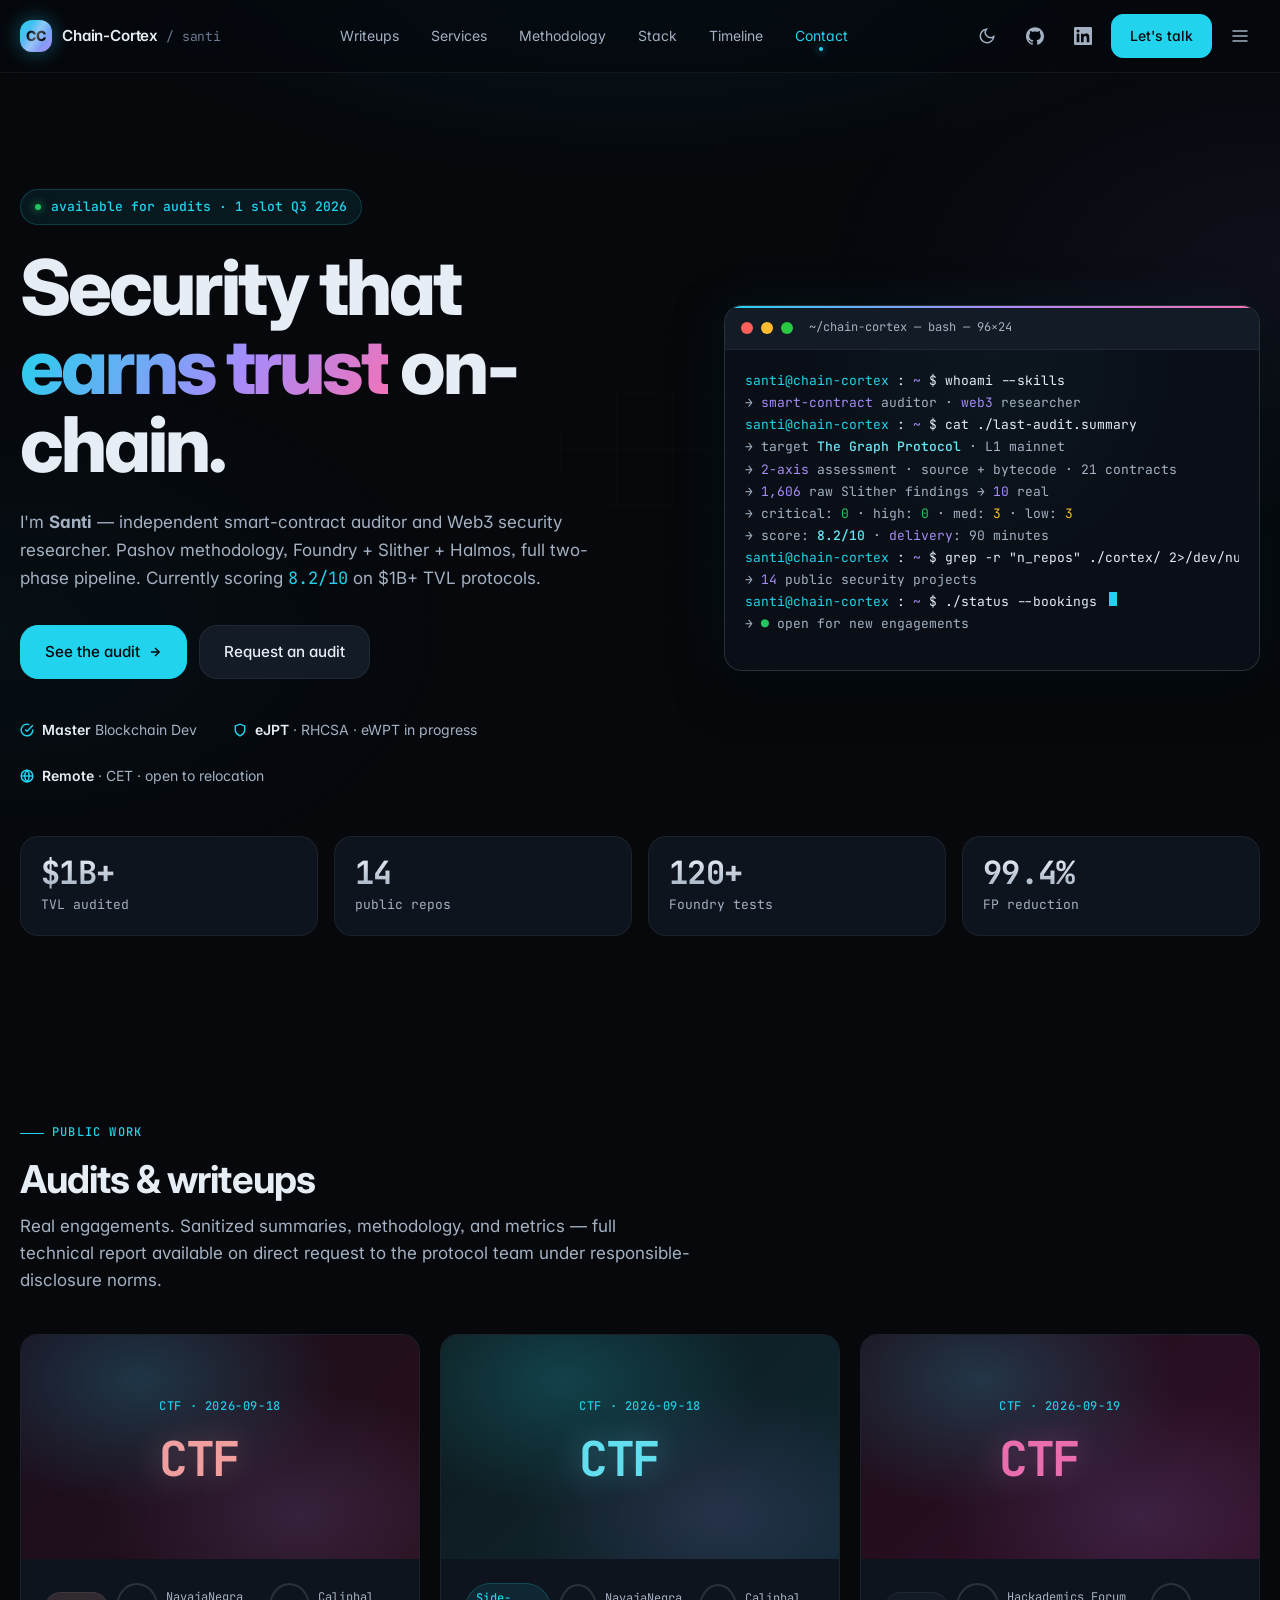
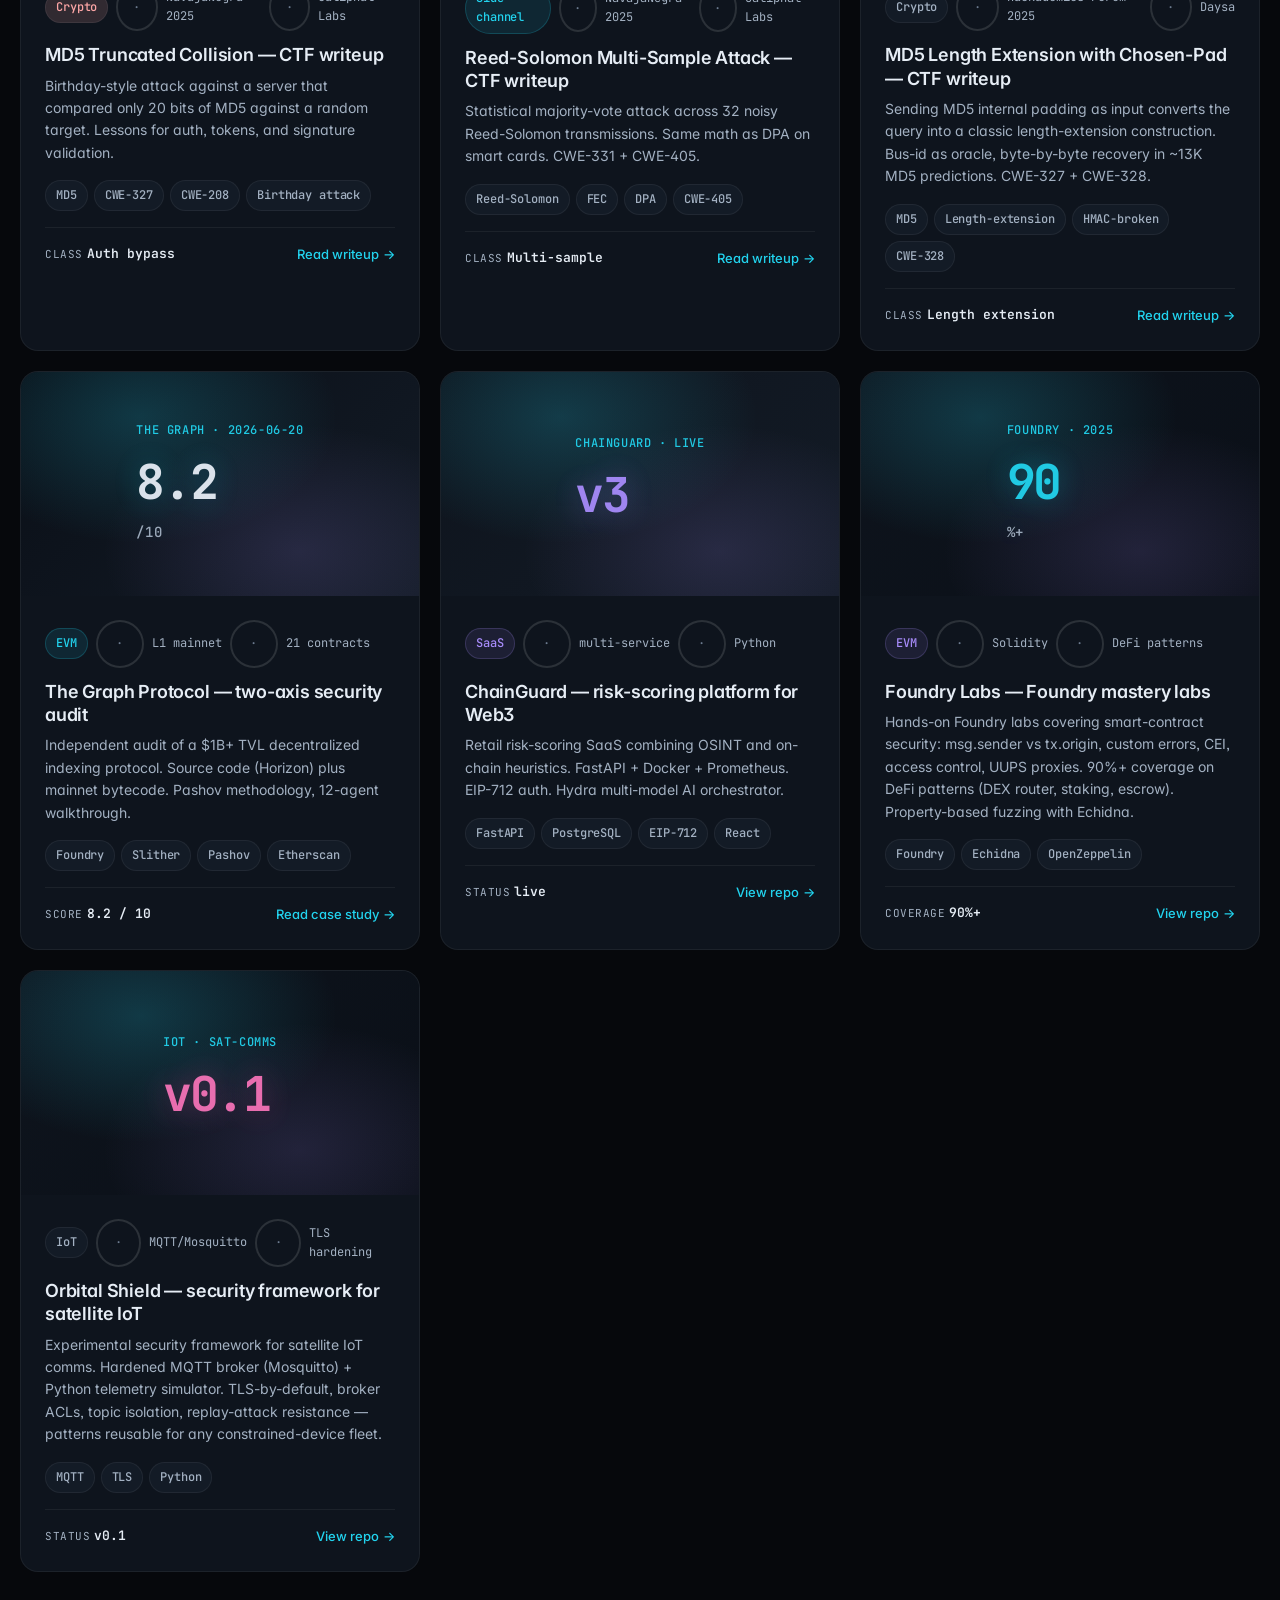
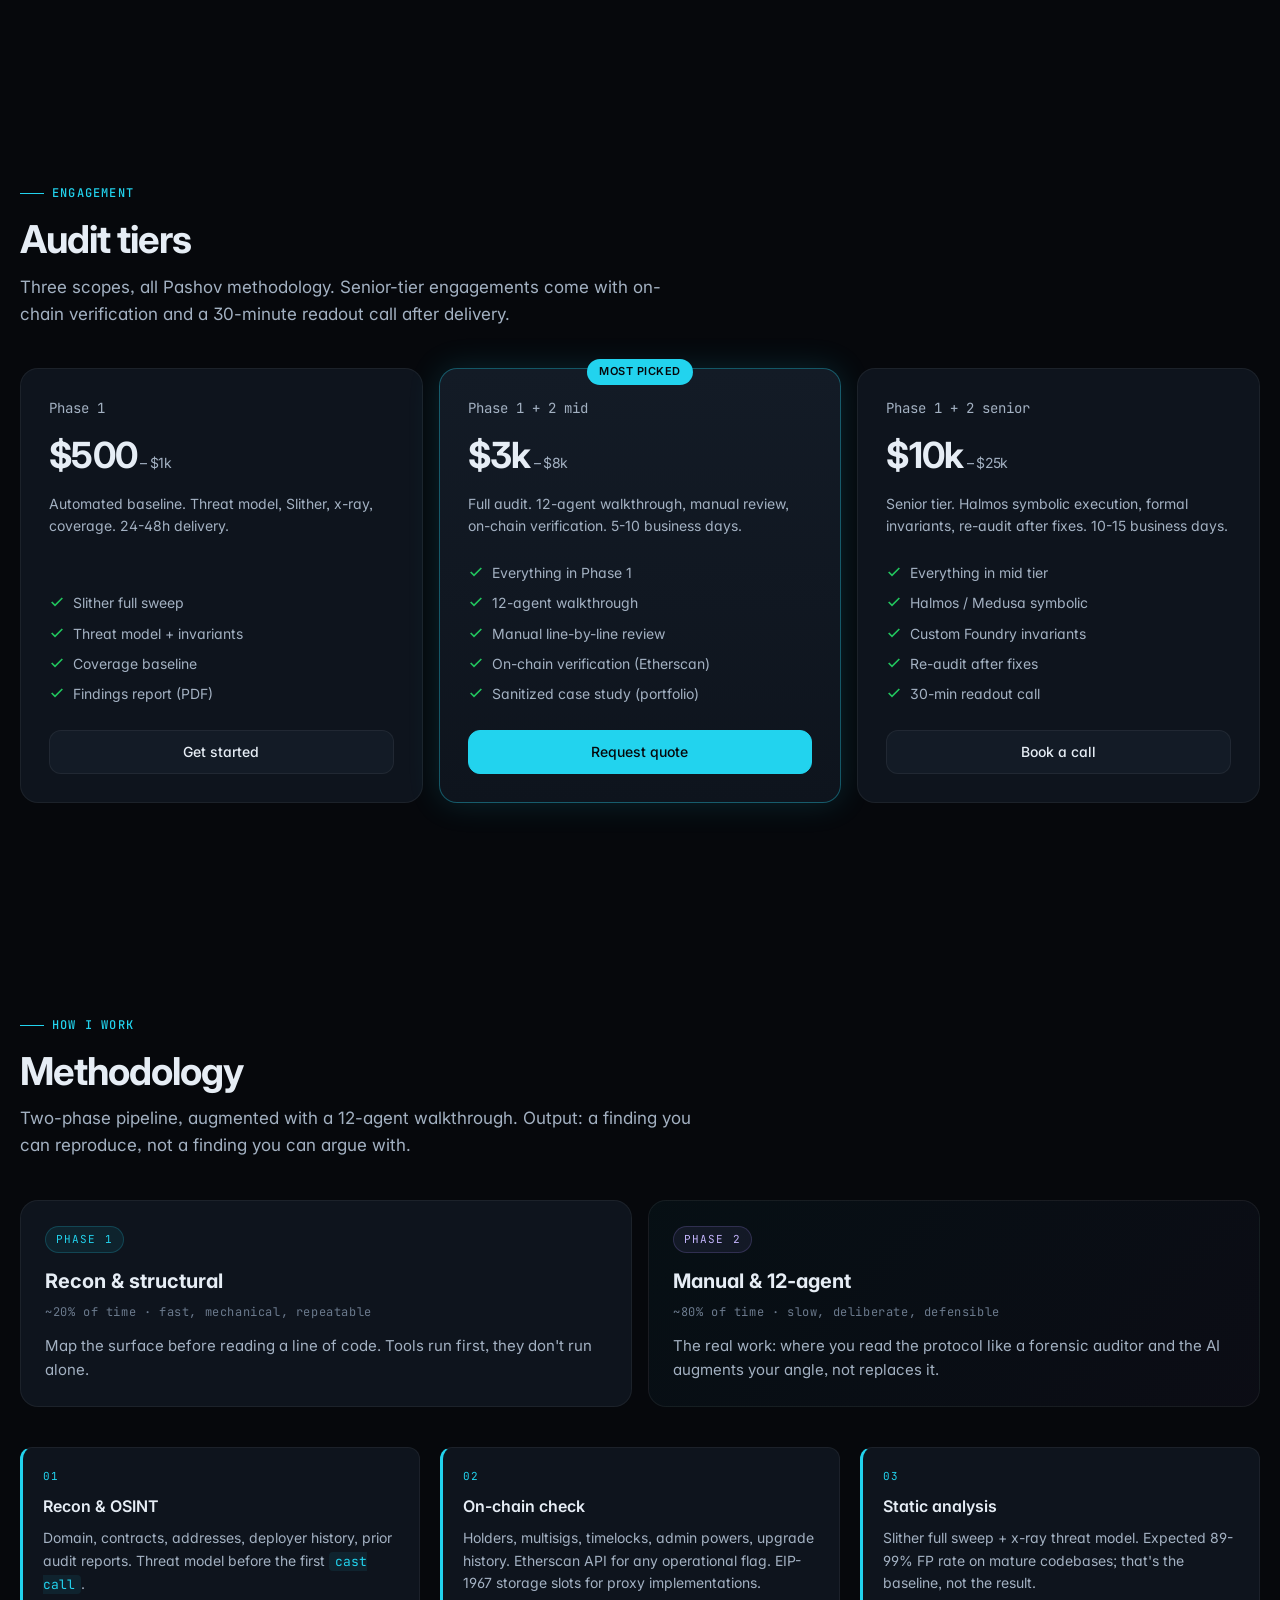
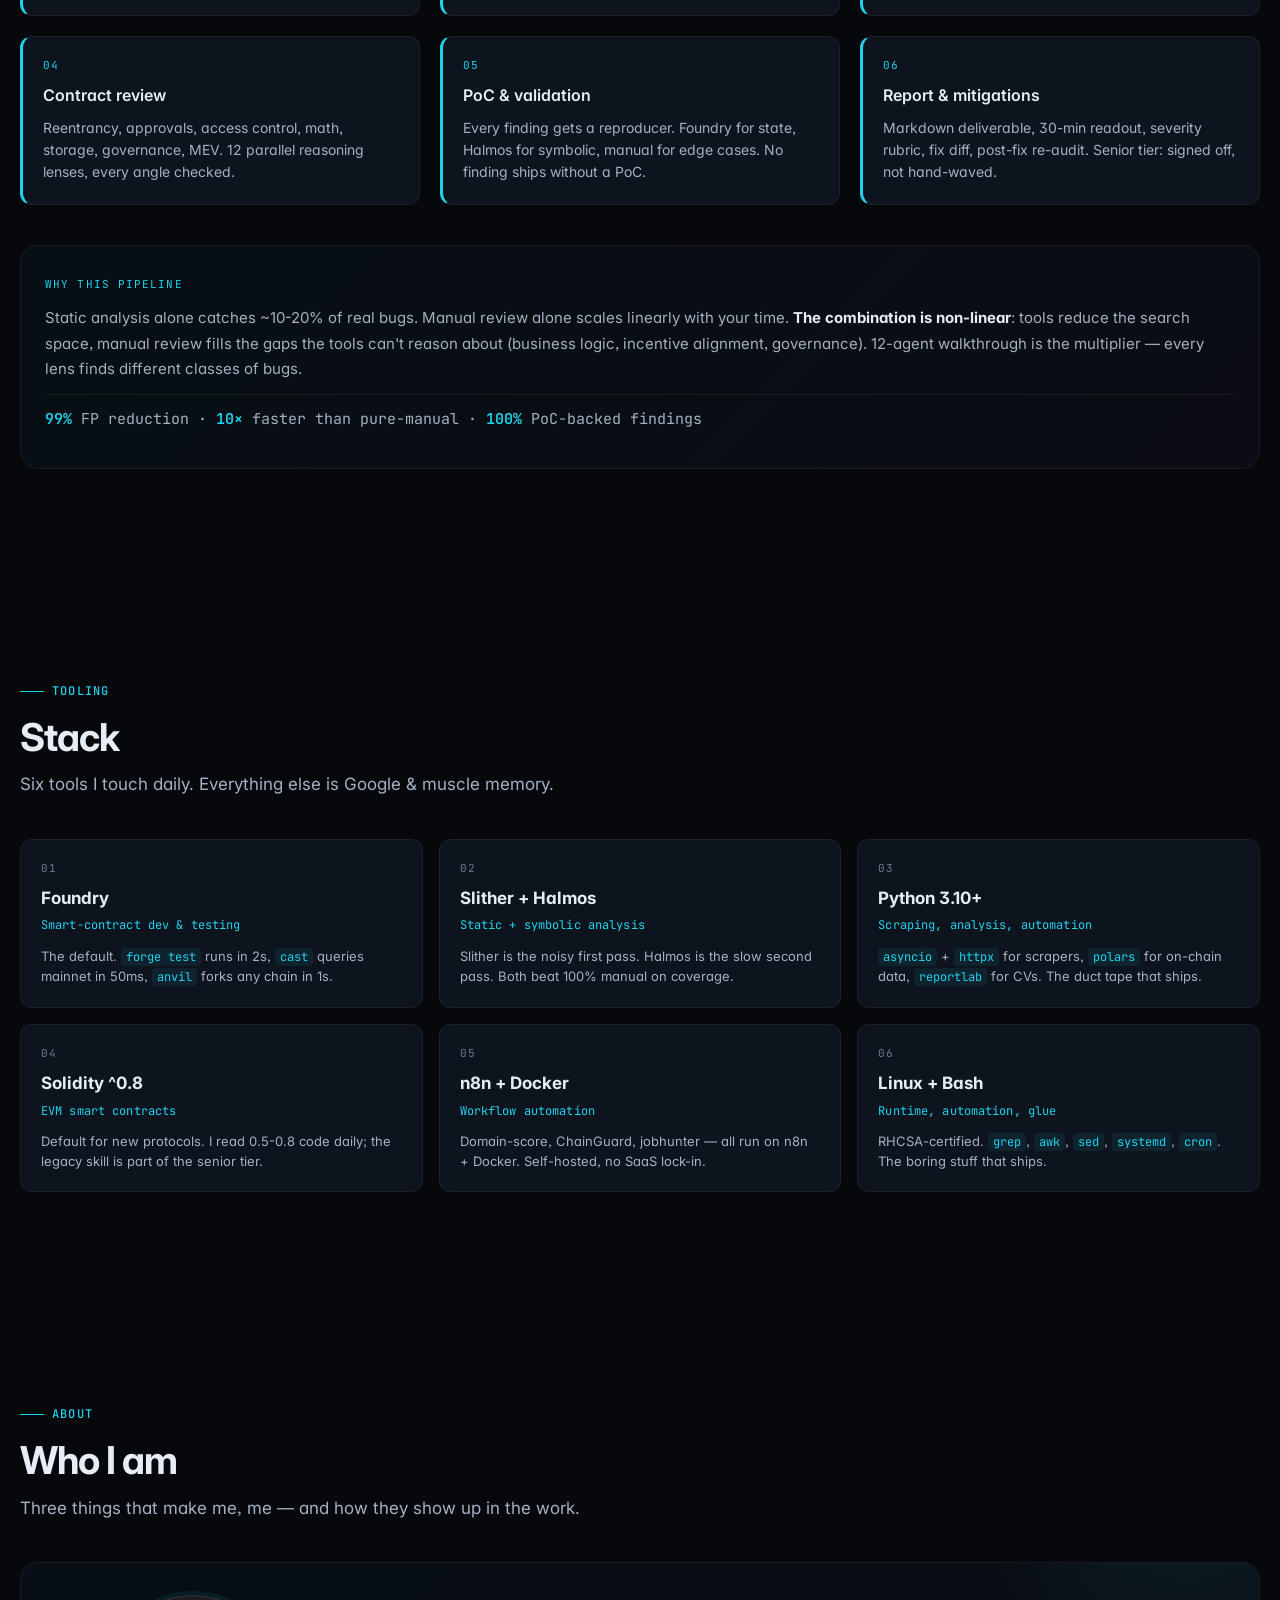
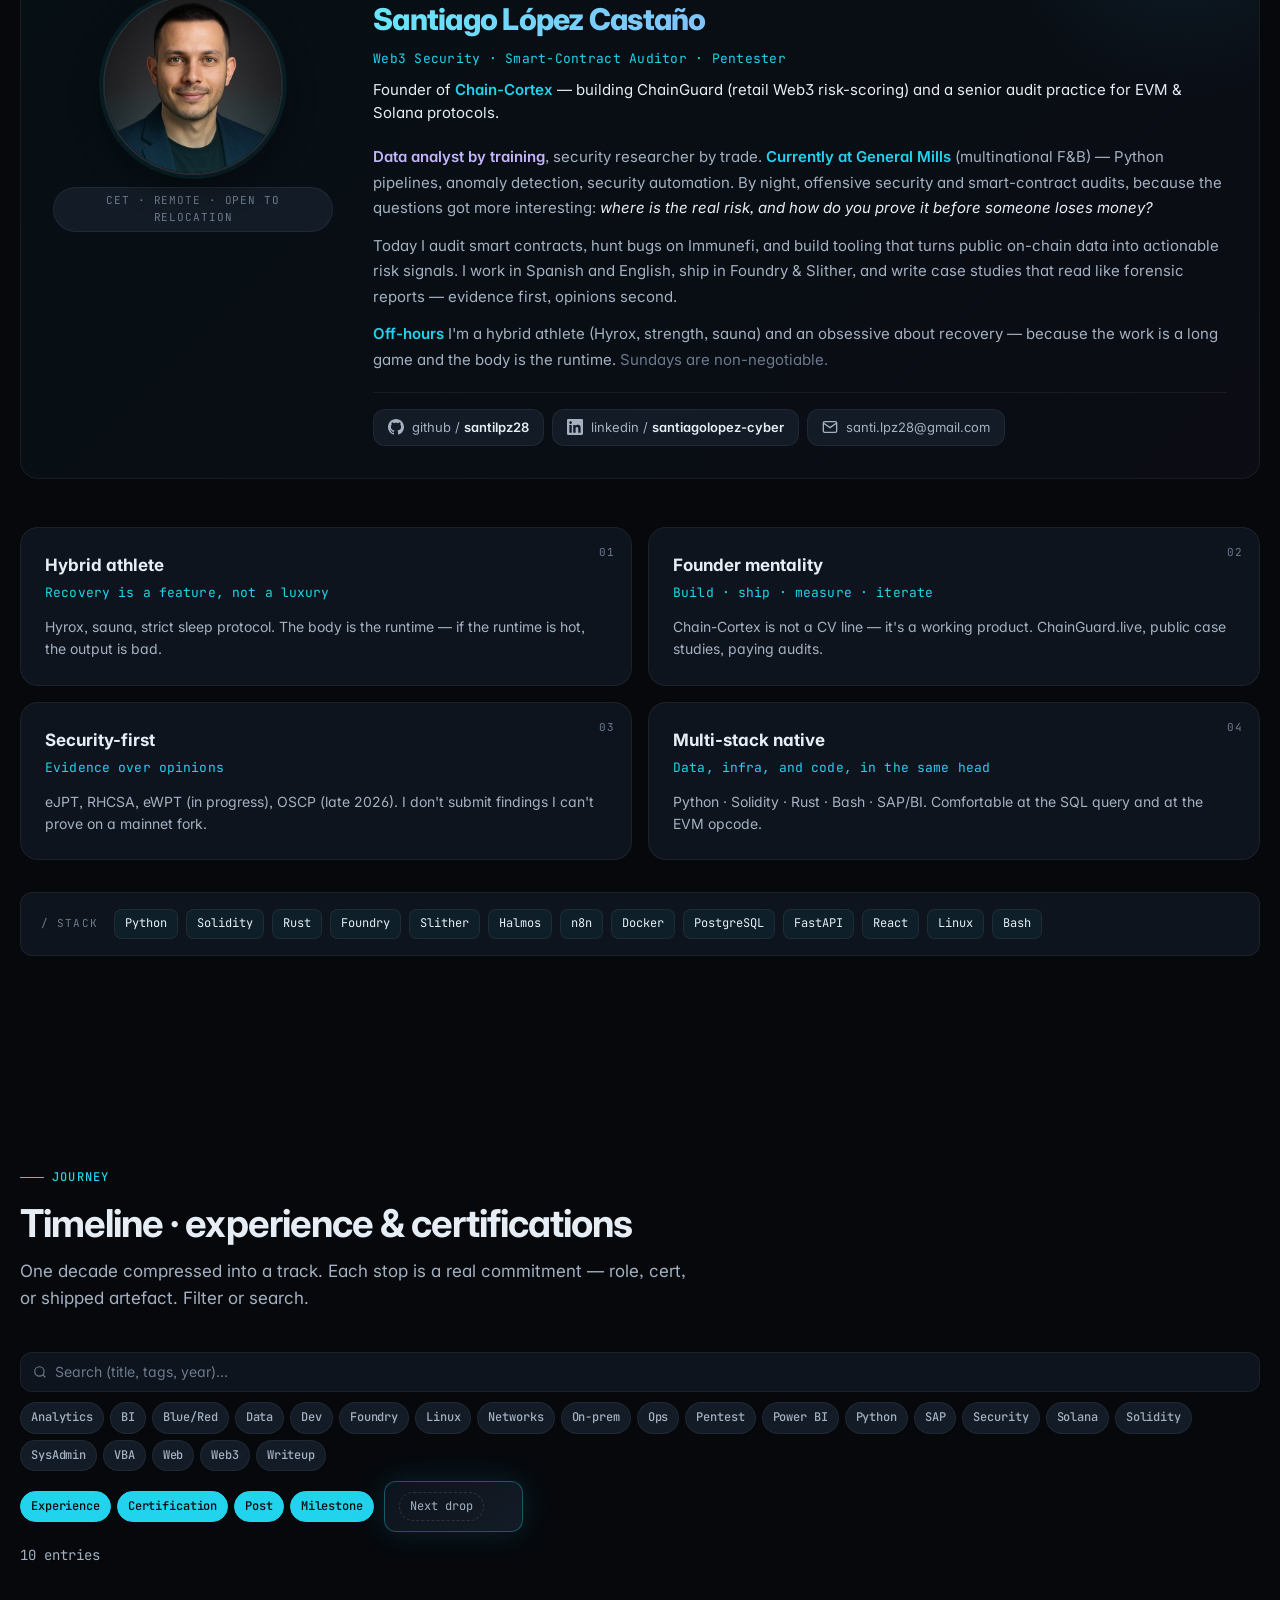
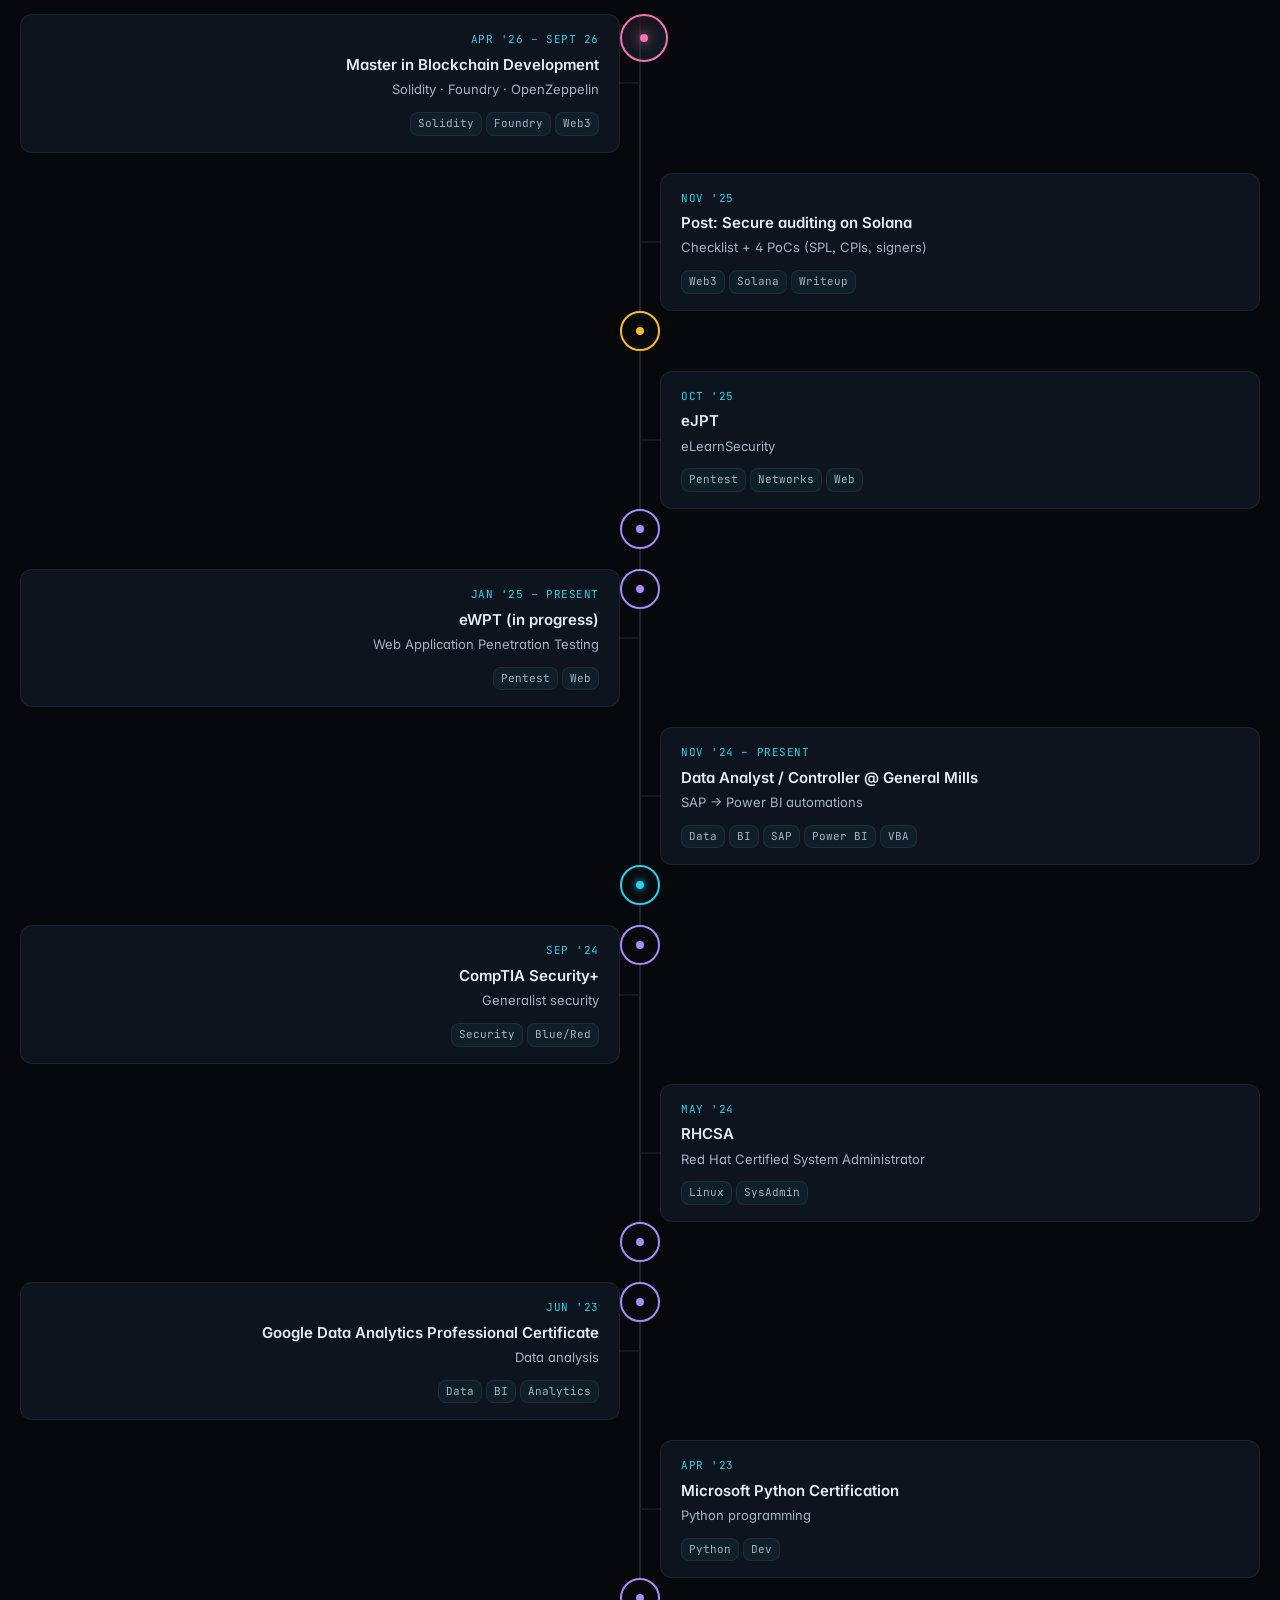
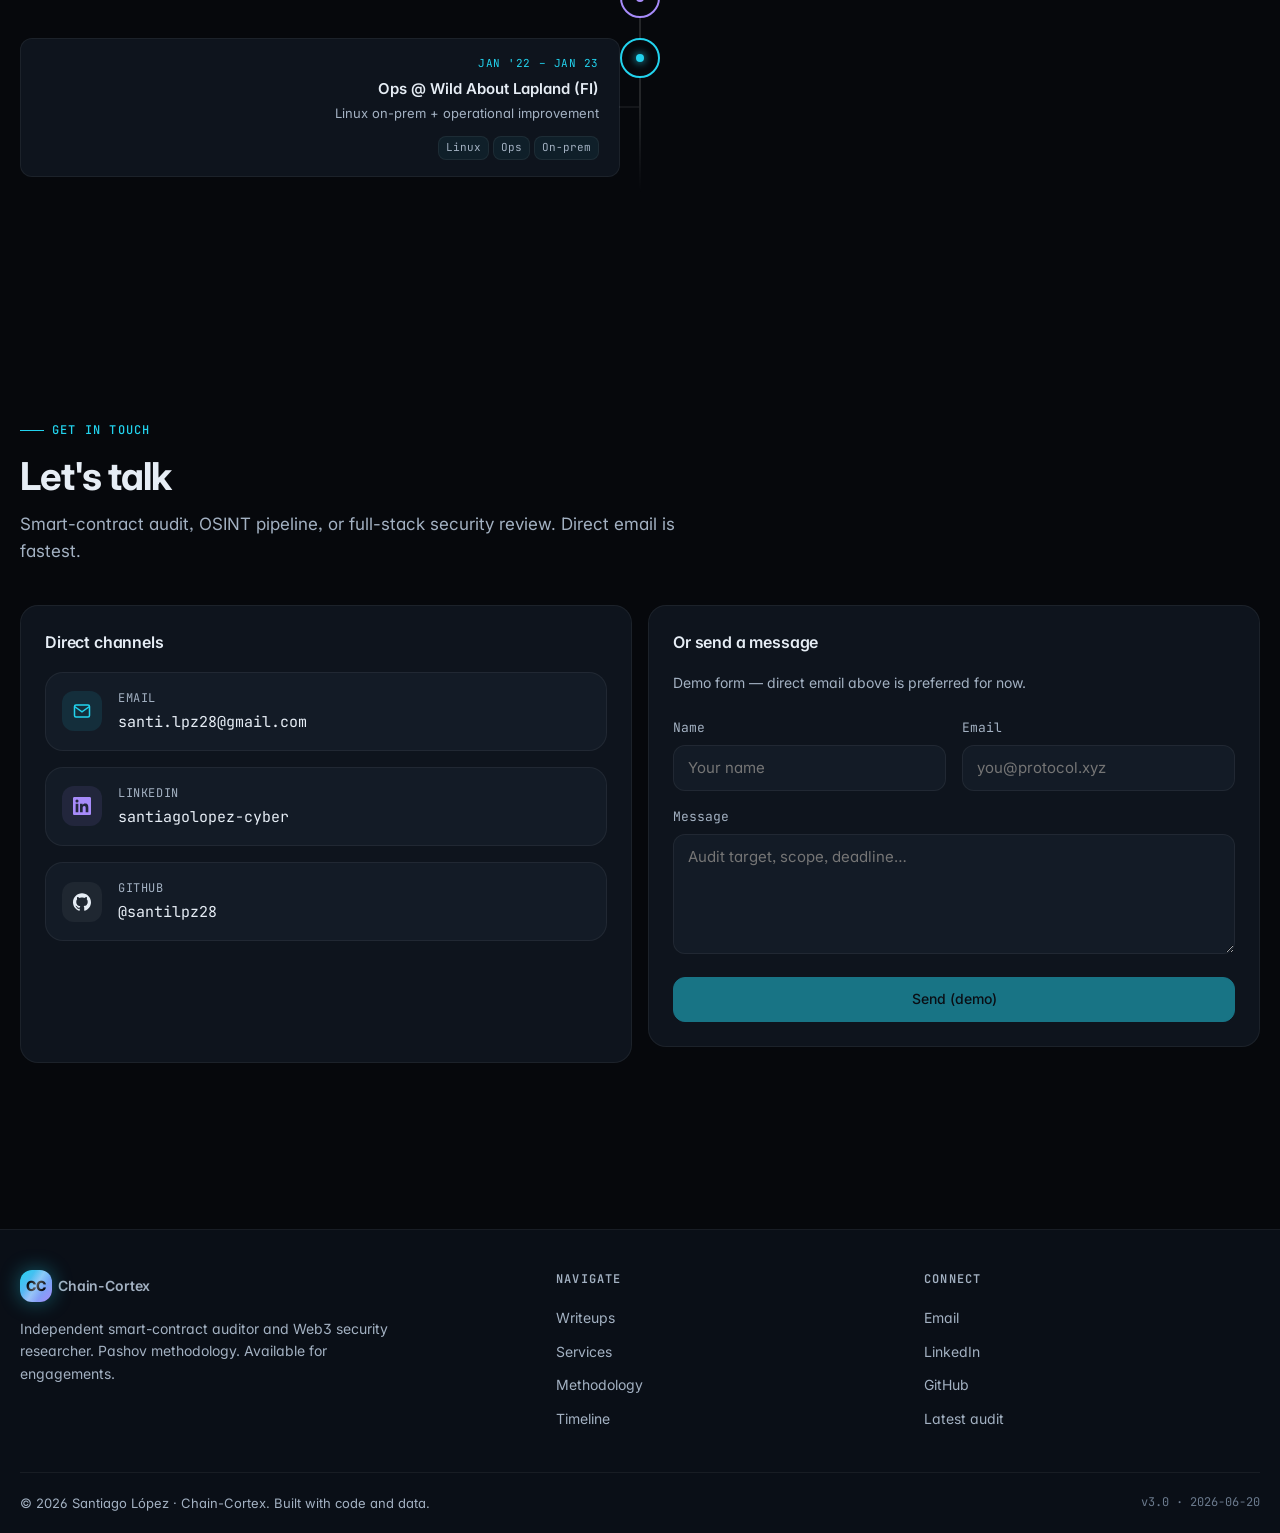
==== index.html @ 0bedad1a "feat: new writeup — MD5 Length Extension with Chosen-Pad Obstacle Third CTF writeup in the portfolio" ====
<!doctype html>
<html lang="en" class="scroll-smooth">
<head>
  <meta charset="utf-8" />
  <meta name="viewport" content="width=device-width, initial-scale=1, viewport-fit=cover" />
  <meta name="theme-color" content="#06080c" />
  <title>Santi · Chain-Cortex — Web3 Security & Smart Contract Auditing</title>
  <meta name="description" content="Independent smart-contract auditor and Web3 security researcher. Pashov methodology, Foundry + Slither + Halmos. The Graph Protocol, Solana, EVM." />
  <meta name="author" content="Santiago López Castaño" />
  <meta name="keywords" content="Web3 security, smart contract audit, Solidity, Foundry, Slither, Halmos, Pashov, The Graph, Solana, pentesting, OSINT" />

  <!-- Open Graph -->
  <meta property="og:title" content="Santi · Chain-Cortex — Web3 Security & Smart Contract Auditing">
  <meta property="og:description" content="Independent smart-contract auditor. 8.2/10 on The Graph Protocol (2-axis). Available for hire.">
  <meta property="og:type" content="website">
  <meta property="og:url" content="https://santilpz28.github.io/chainguard-pages/">
  <meta property="og:image" content="https://santilpz28.github.io/chainguard-pages/og.jpg">

  <!-- Favicon (inline SVG) -->
  <link rel="icon" type="image/svg+xml" href="data:image/svg+xml,%3Csvg xmlns='http://www.w3.org/2000/svg' viewBox='0 0 64 64'%3E%3Cdefs%3E%3ClinearGradient id='g' x1='0%25' y1='0%25' x2='100%25' y2='100%25'%3E%3Cstop offset='0%25' stop-color='%2322d3ee'/%3E%3Cstop offset='100%25' stop-color='%23a78bfa'/%3E%3C/linearGradient%3E%3C/defs%3E%3Crect width='64' height='64' rx='14' fill='%230a0f17'/%3E%3Cpath d='M16 18 L48 18 L48 26 L26 26 L26 32 L42 32 L42 40 L26 40 L26 46 L48 46 L48 54 L16 54 Z' fill='url(%23g)'/%3E%3C/svg%3E" />

  <!-- Fonts -->
  <link rel="preconnect" href="https://fonts.googleapis.com">
  <link rel="preconnect" href="https://fonts.gstatic.com" crossorigin>
  <link href="https://fonts.googleapis.com/css2?family=Inter:wght@300;400;500;600;700;800;900&family=JetBrains+Mono:wght@400;500;600&display=swap" rel="stylesheet">

  <link rel="stylesheet" href="style.css?v=2026-06-20b">
</head>
<body>
  <a class="skip-link" href="#main" style="position:absolute;left:-9999px;top:0;background:#22d3ee;color:#06080c;padding:.5rem 1rem;z-index:1000;border-radius:.25rem;font-size:.875rem;font-weight:600;">Skip to content</a>

  <!-- ═══════ HEADER ═══════ -->
  <header class="site-header" id="siteHeader">
    <div class="container header-inner">
      <a href="#top" class="brand">
        <span class="brand-mark">CC</span>
        <span>Chain-Cortex <span class="text-muted mono" style="font-weight:400;font-size:.8125rem;margin-left:.25rem;">/ santi</span></span>
      </a>

      <nav class="site-nav" id="siteNav" aria-label="Main">
        <a href="#writeups" data-nav>Writeups</a>
        <a href="#services" data-nav>Services</a>
        <a href="#methodology" data-nav>Methodology</a>
        <a href="#stack" data-nav>Stack</a>
        <a href="#timeline" data-nav>Timeline</a>
        <a href="#contact" data-nav>Contact</a>
      </nav>

      <div class="header-actions">
        <button class="btn btn-ghost btn-icon" id="themeBtn" aria-label="Toggle theme">
          <svg width="18" height="18" viewBox="0 0 24 24" fill="none" stroke="currentColor" stroke-width="2"><path d="M21 12.79A9 9 0 1 1 11.21 3 7 7 0 0 0 21 12.79z"/></svg>
        </button>
        <a href="https://github.com/santilpz28" target="_blank" rel="noreferrer" class="btn btn-ghost btn-icon" aria-label="GitHub">
          <svg width="18" height="18" viewBox="0 0 24 24" fill="currentColor"><path d="M12 .297c-6.63 0-12 5.373-12 12 0 5.303 3.438 9.8 8.205 11.385.6.113.82-.258.82-.577 0-.285-.01-1.04-.015-2.04-3.338.724-4.042-1.61-4.042-1.61C4.422 18.07 3.633 17.7 3.633 17.7c-1.087-.744.084-.729.084-.729 1.205.084 1.838 1.236 1.838 1.236 1.07 1.835 2.809 1.305 3.495.998.108-.776.417-1.305.76-1.605-2.665-.3-5.466-1.332-5.466-5.93 0-1.31.465-2.38 1.235-3.22-.135-.303-.54-1.523.105-3.176 0 0 1.005-.322 3.3 1.23.96-.267 1.98-.4 3-.405 1.02.005 2.04.138 3 .405 2.28-1.552 3.285-1.23 3.285-1.23.645 1.653.24 2.873.12 3.176.765.84 1.23 1.91 1.23 3.22 0 4.61-2.805 5.625-5.475 5.92.42.36.81 1.096.81 2.22 0 1.606-.015 2.896-.015 3.286 0 .315.21.69.825.57C20.565 22.092 24 17.592 24 12.297c0-6.627-5.373-12-12-12"/></svg>
        </a>
        <a href="https://www.linkedin.com/in/santiagolopez-cyber/" target="_blank" rel="noreferrer" class="btn btn-ghost btn-icon" aria-label="LinkedIn">
          <svg width="18" height="18" viewBox="0 0 24 24" fill="currentColor"><path d="M20.447 20.452h-3.554v-5.569c0-1.328-.027-3.037-1.852-3.037-1.853 0-2.136 1.445-2.136 2.939v5.667H9.351V9h3.414v1.561h.046c.477-.9 1.637-1.85 3.37-1.85 3.601 0 4.267 2.37 4.267 5.455v6.286zM5.337 7.433a2.062 2.062 0 01-2.063-2.065 2.063 2.063 0 112.063 2.065zm1.782 13.019H3.555V9h3.564v11.452zM22.225 0H1.771C.792 0 0 .774 0 1.729v20.542C0 23.227.792 24 1.771 24h20.451C23.2 24 24 23.227 24 22.271V1.729C24 .774 23.2 0 22.222 0h.003z"/></svg>
        </a>
        <a href="#contact" class="btn btn-primary">Let's talk</a>
        <button class="btn btn-ghost btn-icon mobile-toggle" id="mobileToggle" aria-label="Menu">
          <svg viewBox="0 0 24 24" fill="none" stroke="currentColor" stroke-width="2"><line x1="3" y1="6" x2="21" y2="6"/><line x1="3" y1="12" x2="21" y2="12"/><line x1="3" y1="18" x2="21" y2="18"/></svg>
        </button>
      </div>
    </div>
  </header>

  <main id="main">

    <!-- ═══════ HERO ═══════ -->
    <section id="top" class="hero container">
      <div class="hero-grid">
        <div>
          <div class="hero-eyebrow">
            <span class="status-dot"></span>
            <span>available for audits · 1 slot Q3 2026</span>
          </div>

          <h1 class="h-display hero-title">
            Security that <span class="gradient-text">earns trust</span> on-chain.
          </h1>

          <p class="hero-sub">
            I'm <strong>Santi</strong> — independent smart-contract auditor and Web3 security researcher. Pashov methodology, Foundry + Slither + Halmos, full two-phase pipeline. Currently scoring <span class="accent mono">8.2/10</span> on $1B+ TVL protocols.
          </p>

          <div class="hero-cta">
            <a href="#writeups" class="btn btn-primary btn-lg">
              See the audit
              <svg width="14" height="14" viewBox="0 0 24 24" fill="none" stroke="currentColor" stroke-width="2.5"><line x1="5" y1="12" x2="19" y2="12"/><polyline points="12 5 19 12 12 19"/></svg>
            </a>
            <a href="#contact" class="btn btn-lg">Request an audit</a>
          </div>

          <div class="hero-meta">
            <div class="hero-meta-item">
              <svg viewBox="0 0 24 24" fill="none" stroke="currentColor" stroke-width="2.5"><path d="M22 11.08V12a10 10 0 1 1-5.93-9.14"/><polyline points="22 4 12 14.01 9 11.01"/></svg>
              <span><strong>Master</strong> Blockchain Dev</span>
            </div>
            <div class="hero-meta-item">
              <svg viewBox="0 0 24 24" fill="none" stroke="currentColor" stroke-width="2.5"><path d="M12 22s8-4 8-10V5l-8-3-8 3v7c0 6 8 10 8 10z"/></svg>
              <span><strong>eJPT</strong> · RHCSA · eWPT in progress</span>
            </div>
            <div class="hero-meta-item">
              <svg viewBox="0 0 24 24" fill="none" stroke="currentColor" stroke-width="2.5"><circle cx="12" cy="12" r="10"/><line x1="2" y1="12" x2="22" y2="12"/><path d="M12 2a15.3 15.3 0 0 1 4 10 15.3 15.3 0 0 1-4 10 15.3 15.3 0 0 1-4-10 15.3 15.3 0 0 1 4-10z"/></svg>
              <span><strong>Remote</strong> · CET · open to relocation</span>
            </div>
          </div>
        </div>

        <!-- Terminal / live status card -->
        <div class="terminal">
          <div class="terminal-header">
            <span class="terminal-dot red"></span>
            <span class="terminal-dot amber"></span>
            <span class="terminal-dot green"></span>
            <span class="terminal-title">~/chain-cortex — bash — 96×24</span>
          </div>
          <div class="terminal-body mono">
            <div class="terminal-line">
              <span class="terminal-prompt">santi@chain-cortex</span>:<span class="violet">~</span>$
              <span class="terminal-cmd">whoami --skills</span>
            </div>
            <div class="terminal-line">
              <span class="terminal-out">→ <em>smart-contract</em> auditor · <em>web3</em> researcher</span>
            </div>
            <div class="terminal-line">
              <span class="terminal-prompt">santi@chain-cortex</span>:<span class="violet">~</span>$
              <span class="terminal-cmd">cat ./last-audit.summary</span>
            </div>
            <div class="terminal-line">
              <span class="terminal-out">→ target <strong>The Graph Protocol</strong> · L1 mainnet</span>
            </div>
            <div class="terminal-line">
              <span class="terminal-out">→ <em>2-axis</em> assessment · source + bytecode · 21 contracts</span>
            </div>
            <div class="terminal-line">
              <span class="terminal-out">→ <em>1,606</em> raw Slither findings → <em>10</em> real</span>
            </div>
            <div class="terminal-line">
              <span class="terminal-out">→ critical: <span class="ok">0</span> · high: <span class="ok">0</span> · med: <span class="warn">3</span> · low: <span class="warn">3</span></span>
            </div>
            <div class="terminal-line">
              <span class="terminal-out">→ score: <span class="ok"><strong>8.2/10</strong></span> · <em>delivery</em>: 90 minutes</span>
            </div>
            <div class="terminal-line">
              <span class="terminal-prompt">santi@chain-cortex</span>:<span class="violet">~</span>$
              <span class="terminal-cmd">grep -r "n_repos" ./cortex/ 2>/dev/null | wc -l</span>
            </div>
            <div class="terminal-line">
              <span class="terminal-out">→ <em>14</em> public security projects</span>
            </div>
            <div class="terminal-line">
              <span class="terminal-prompt">santi@chain-cortex</span>:<span class="violet">~</span>$
              <span class="terminal-cmd">./status --bookings</span><span class="terminal-cursor"></span>
            </div>
            <div class="terminal-line">
              <span class="terminal-out">→ <span class="ok">●</span> open for new engagements</span>
            </div>
          </div>
        </div>
      </div>

      <!-- Stats bento -->
      <div class="stats-bento">
        <div class="stat-card">
          <div class="stat-value">$1B+</div>
          <div class="stat-label">TVL audited</div>
        </div>
        <div class="stat-card">
          <div class="stat-value">14</div>
          <div class="stat-label">public repos</div>
        </div>
        <div class="stat-card">
          <div class="stat-value">120+</div>
          <div class="stat-label">Foundry tests</div>
        </div>
        <div class="stat-card">
          <div class="stat-value">99.4%</div>
          <div class="stat-label">FP reduction</div>
        </div>
      </div>
    </section>

    <!-- ═══════ WRITEUPS ═══════ -->
    <section id="writeups" class="section-pad container">
      <div class="section-header">
        <div class="eyebrow">Public work</div>
        <h2>Audits & writeups</h2>
        <p>Real engagements. Sanitized summaries, methodology, and metrics — full technical report available on direct request to the protocol team under responsible-disclosure norms.</p>
      </div>

      <div class="writeup-grid">
        <a href="writeups/ctf-md5-truncated-collision.html" class="writeup-card">
          <div class="writeup-cover" style="background:linear-gradient(135deg,#1a0e1d,#260f1a)">
            <div class="writeup-cover-icon" style="color:#fca5a5;text-shadow:0 0 30px rgba(252,165,165,0.35);">
              <small>CTF · 2026-09-18</small>
              CTF
            </div>
          </div>
          <div class="writeup-body">
            <div class="writeup-meta">
              <span class="chip" style="background:rgba(252,165,165,0.15);color:#fca5a5;">Crypto</span>
              <span class="dot">·</span>
              <span>NavajaNegra 2025</span>
              <span class="dot">·</span>
              <span>Caliphal Labs</span>
            </div>
            <h3 class="writeup-title">MD5 Truncated Collision — CTF writeup</h3>
            <p class="writeup-desc">Birthday-style attack against a server that compared only 20 bits of MD5 against a random target. Lessons for auth, tokens, and signature validation.</p>
            <div class="writeup-tags">
              <span class="chip">MD5</span>
              <span class="chip">CWE-327</span>
              <span class="chip">CWE-208</span>
              <span class="chip">Birthday attack</span>
            </div>
            <div class="writeup-footer">
              <div class="writeup-score">
                <span class="label">Class</span>
                <span>Auth bypass</span>
              </div>
              <div class="writeup-cta">Read writeup <span>→</span></div>
            </div>
          </div>
        </a>

        <a href="writeups/ctf-reed-solomon-multisample.html" class="writeup-card">
          <div class="writeup-cover" style="background:linear-gradient(135deg,#0e1a1d,#0f2630)">
            <div class="writeup-cover-icon" style="color:#67e8f9;text-shadow:0 0 30px rgba(103,232,249,0.4);">
              <small>CTF · 2026-09-18</small>
              CTF
            </div>
          </div>
          <div class="writeup-body">
            <div class="writeup-meta">
              <span class="chip chip-cyan">Side-channel</span>
              <span class="dot">·</span>
              <span>NavajaNegra 2025</span>
              <span class="dot">·</span>
              <span>Caliphal Labs</span>
            </div>
            <h3 class="writeup-title">Reed-Solomon Multi-Sample Attack — CTF writeup</h3>
            <p class="writeup-desc">Statistical majority-vote attack across 32 noisy Reed-Solomon transmissions. Same math as DPA on smart cards. CWE-331 + CWE-405.</p>
            <div class="writeup-tags">
              <span class="chip">Reed-Solomon</span>
              <span class="chip">FEC</span>
              <span class="chip">DPA</span>
              <span class="chip">CWE-405</span>
            </div>
            <div class="writeup-footer">
              <div class="writeup-score">
                <span class="label">Class</span>
                <span>Multi-sample</span>
              </div>
              <div class="writeup-cta">Read writeup <span>→</span></div>
            </div>
          </div>
        </a>

        <a href="writeups/ctf-md5-length-extension-revenge.html" class="writeup-card">
          <div class="writeup-cover" style="background:linear-gradient(135deg,#1d0e1a,#300f26)">
            <div class="writeup-cover-icon" style="color:#f472b6;text-shadow:0 0 30px rgba(244,114,182,0.4);">
              <small>CTF · 2026-09-19</small>
              CTF
            </div>
          </div>
          <div class="writeup-body">
            <div class="writeup-meta">
              <span class="chip chip-pink">Crypto</span>
              <span class="dot">·</span>
              <span>Hackademics Forum 2025</span>
              <span class="dot">·</span>
              <span>Daysa</span>
            </div>
            <h3 class="writeup-title">MD5 Length Extension with Chosen-Pad — CTF writeup</h3>
            <p class="writeup-desc">Sending MD5 internal padding as input converts the query into a classic length-extension construction. Bus-id as oracle, byte-by-byte recovery in ~13K MD5 predictions. CWE-327 + CWE-328.</p>
            <div class="writeup-tags">
              <span class="chip">MD5</span>
              <span class="chip">Length-extension</span>
              <span class="chip">HMAC-broken</span>
              <span class="chip">CWE-328</span>
            </div>
            <div class="writeup-footer">
              <div class="writeup-score">
                <span class="label">Class</span>
                <span>Length extension</span>
              </div>
              <div class="writeup-cta">Read writeup <span>→</span></div>
            </div>
          </div>
        </a>

        <a href="writeups/graph-protocol-audit.html" class="writeup-card">
          <div class="writeup-cover">
            <div class="writeup-cover-icon">
              <small>The Graph · 2026-06-20</small>
              8.2<small style="color:var(--text-dim);font-size:.875rem;font-weight:500;">/10</small>
            </div>
          </div>
          <div class="writeup-body">
            <div class="writeup-meta">
              <span class="chip chip-cyan">EVM</span>
              <span class="dot">·</span>
              <span>L1 mainnet</span>
              <span class="dot">·</span>
              <span>21 contracts</span>
            </div>
            <h3 class="writeup-title">The Graph Protocol — two-axis security audit</h3>
            <p class="writeup-desc">Independent audit of a $1B+ TVL decentralized indexing protocol. Source code (Horizon) plus mainnet bytecode. Pashov methodology, 12-agent walkthrough.</p>
            <div class="writeup-tags">
              <span class="chip">Foundry</span>
              <span class="chip">Slither</span>
              <span class="chip">Pashov</span>
              <span class="chip">Etherscan</span>
            </div>
            <div class="writeup-footer">
              <div class="writeup-score">
                <span class="label">Score</span>
                <span>8.2 / 10</span>
              </div>
              <div class="writeup-cta">Read case study <span>→</span></div>
            </div>
          </div>
        </a>

        <a href="writeups/graph-protocol-audit.html" class="writeup-card">
          <div class="writeup-cover" style="background:linear-gradient(135deg,#0e141d,#131b26)">
            <div class="writeup-cover-icon" style="color:var(--violet);text-shadow:0 0 30px rgba(167,139,250,0.4);">
              <small>ChainGuard · live</small>
              v3
            </div>
          </div>
          <div class="writeup-body">
            <div class="writeup-meta">
              <span class="chip chip-violet">SaaS</span>
              <span class="dot">·</span>
              <span>multi-service</span>
              <span class="dot">·</span>
              <span>Python</span>
            </div>
            <h3 class="writeup-title">ChainGuard — risk-scoring platform for Web3</h3>
            <p class="writeup-desc">Retail risk-scoring SaaS combining OSINT and on-chain heuristics. FastAPI + Docker + Prometheus. EIP-712 auth. Hydra multi-model AI orchestrator.</p>
            <div class="writeup-tags">
              <span class="chip">FastAPI</span>
              <span class="chip">PostgreSQL</span>
              <span class="chip">EIP-712</span>
              <span class="chip">React</span>
            </div>
            <div class="writeup-footer">
              <div class="writeup-score">
                <span class="label">Status</span>
                <span>live</span>
              </div>
              <div class="writeup-cta">View repo <span>→</span></div>
            </div>
          </div>
        </a>

        <a href="https://github.com/santilpz28/foundry-fundme-f25" class="writeup-card">
          <div class="writeup-cover" style="background:linear-gradient(135deg,#0e141d,#0a0f17)">
            <div class="writeup-cover-icon" style="color:var(--accent);text-shadow:0 0 30px rgba(34,211,238,0.4);">
              <small>Foundry · 2025</small>
              90<small style="color:var(--text-dim);font-size:.875rem;font-weight:500;">%+</small>
            </div>
          </div>
          <div class="writeup-body">
            <div class="writeup-meta">
              <span class="chip chip-violet">EVM</span>
              <span class="dot">·</span>
              <span>Solidity</span>
              <span class="dot">·</span>
              <span>DeFi patterns</span>
            </div>
            <h3 class="writeup-title">Foundry Labs — Foundry mastery labs</h3>
            <p class="writeup-desc">Hands-on Foundry labs covering smart-contract security: msg.sender vs tx.origin, custom errors, CEI, access control, UUPS proxies. 90%+ coverage on DeFi patterns (DEX router, staking, escrow). Property-based fuzzing with Echidna.</p>
            <div class="writeup-tags">
              <span class="chip">Foundry</span>
              <span class="chip">Echidna</span>
              <span class="chip">OpenZeppelin</span>
            </div>
            <div class="writeup-footer">
              <div class="writeup-score">
                <span class="label">Coverage</span>
                <span>90%+</span>
              </div>
              <div class="writeup-cta">View repo <span>→</span></div>
            </div>
          </div>
        </a>
        <a href="https://github.com/santilpz28/orbital-shield" class="writeup-card">
          <div class="writeup-cover" style="background:linear-gradient(135deg,#0e141d,#0a0f17)">
            <div class="writeup-cover-icon" style="color:var(--pink);text-shadow:0 0 30px rgba(236,72,153,0.4);">
              <small>IoT · Sat-Comms</small>
              v0.1
            </div>
          </div>
          <div class="writeup-body">
            <div class="writeup-meta">
              <span class="chip chip-pink">IoT</span>
              <span class="dot">·</span>
              <span>MQTT/Mosquitto</span>
              <span class="dot">·</span>
              <span>TLS hardening</span>
            </div>
            <h3 class="writeup-title">Orbital Shield — security framework for satellite IoT</h3>
            <p class="writeup-desc">Experimental security framework for satellite IoT comms. Hardened MQTT broker (Mosquitto) + Python telemetry simulator. TLS-by-default, broker ACLs, topic isolation, replay-attack resistance — patterns reusable for any constrained-device fleet.</p>
            <div class="writeup-tags">
              <span class="chip">MQTT</span>
              <span class="chip">TLS</span>
              <span class="chip">Python</span>
            </div>
            <div class="writeup-footer">
              <div class="writeup-score">
                <span class="label">Status</span>
                <span>v0.1</span>
              </div>
              <div class="writeup-cta">View repo <span>→</span></div>
            </div>
          </div>
        </a>
        
      </div>
    </section>

    <!-- ═══════ SERVICES / PRICING ═══════ -->
    <section id="services" class="section-pad container">
      <div class="section-header">
        <div class="eyebrow">Engagement</div>
        <h2>Audit tiers</h2>
        <p>Three scopes, all Pashov methodology. Senior-tier engagements come with on-chain verification and a 30-minute readout call after delivery.</p>
      </div>

      <div class="tiers">
        <article class="tier">
          <div class="tier-name">Phase 1</div>
          <div class="tier-price">$500<small> – $1k</small></div>
          <p class="tier-desc">Automated baseline. Threat model, Slither, x-ray, coverage. 24-48h delivery.</p>
          <ul class="tier-features">
            <li><svg viewBox="0 0 24 24" fill="none" stroke="currentColor" stroke-width="2.5"><polyline points="20 6 9 17 4 12"/></svg>Slither full sweep</li>
            <li><svg viewBox="0 0 24 24" fill="none" stroke="currentColor" stroke-width="2.5"><polyline points="20 6 9 17 4 12"/></svg>Threat model + invariants</li>
            <li><svg viewBox="0 0 24 24" fill="none" stroke="currentColor" stroke-width="2.5"><polyline points="20 6 9 17 4 12"/></svg>Coverage baseline</li>
            <li><svg viewBox="0 0 24 24" fill="none" stroke="currentColor" stroke-width="2.5"><polyline points="20 6 9 17 4 12"/></svg>Findings report (PDF)</li>
          </ul>
          <a href="#contact" class="btn">Get started</a>
        </article>

        <article class="tier featured">
          <div class="tier-name">Phase 1 + 2 mid</div>
          <div class="tier-price">$3k<small> – $8k</small></div>
          <p class="tier-desc">Full audit. 12-agent walkthrough, manual review, on-chain verification. 5-10 business days.</p>
          <ul class="tier-features">
            <li><svg viewBox="0 0 24 24" fill="none" stroke="currentColor" stroke-width="2.5"><polyline points="20 6 9 17 4 12"/></svg>Everything in Phase 1</li>
            <li><svg viewBox="0 0 24 24" fill="none" stroke="currentColor" stroke-width="2.5"><polyline points="20 6 9 17 4 12"/></svg>12-agent walkthrough</li>
            <li><svg viewBox="0 0 24 24" fill="none" stroke="currentColor" stroke-width="2.5"><polyline points="20 6 9 17 4 12"/></svg>Manual line-by-line review</li>
            <li><svg viewBox="0 0 24 24" fill="none" stroke="currentColor" stroke-width="2.5"><polyline points="20 6 9 17 4 12"/></svg>On-chain verification (Etherscan)</li>
            <li><svg viewBox="0 0 24 24" fill="none" stroke="currentColor" stroke-width="2.5"><polyline points="20 6 9 17 4 12"/></svg>Sanitized case study (portfolio)</li>
          </ul>
          <a href="#contact" class="btn btn-primary">Request quote</a>
        </article>

        <article class="tier">
          <div class="tier-name">Phase 1 + 2 senior</div>
          <div class="tier-price">$10k<small> – $25k</small></div>
          <p class="tier-desc">Senior tier. Halmos symbolic execution, formal invariants, re-audit after fixes. 10-15 business days.</p>
          <ul class="tier-features">
            <li><svg viewBox="0 0 24 24" fill="none" stroke="currentColor" stroke-width="2.5"><polyline points="20 6 9 17 4 12"/></svg>Everything in mid tier</li>
            <li><svg viewBox="0 0 24 24" fill="none" stroke="currentColor" stroke-width="2.5"><polyline points="20 6 9 17 4 12"/></svg>Halmos / Medusa symbolic</li>
            <li><svg viewBox="0 0 24 24" fill="none" stroke="currentColor" stroke-width="2.5"><polyline points="20 6 9 17 4 12"/></svg>Custom Foundry invariants</li>
            <li><svg viewBox="0 0 24 24" fill="none" stroke="currentColor" stroke-width="2.5"><polyline points="20 6 9 17 4 12"/></svg>Re-audit after fixes</li>
            <li><svg viewBox="0 0 24 24" fill="none" stroke="currentColor" stroke-width="2.5"><polyline points="20 6 9 17 4 12"/></svg>30-min readout call</li>
          </ul>
          <a href="#contact" class="btn">Book a call</a>
        </article>
      </div>
    </section>

    <!-- ═══════ METHODOLOGY ═══════ -->
    <section id="methodology" class="section-pad container">
      <div class="section-header">
        <div class="eyebrow">How I work</div>
        <h2>Methodology</h2>
        <p>Two-phase pipeline, augmented with a 12-agent walkthrough. Output: a finding you can reproduce, not a finding you can argue with.</p>
      </div>

      <!-- Phase 1: structural / on-chain (left) vs Phase 2: manual / 12-agent (right) -->
      <div class="method-phases">
        <div class="method-phase phase-1">
          <div class="method-phase-tag">Phase 1</div>
          <div class="method-phase-title">Recon &amp; structural</div>
          <div class="method-phase-sub">~20% of time · fast, mechanical, repeatable</div>
          <p>Map the surface before reading a line of code. Tools run first, they don't run alone.</p>
        </div>
        <div class="method-phase phase-2">
          <div class="method-phase-tag phase-2">Phase 2</div>
          <div class="method-phase-title">Manual &amp; 12-agent</div>
          <div class="method-phase-sub">~80% of time · slow, deliberate, defensible</div>
          <p>The real work: where you read the protocol like a forensic auditor and the AI augments your angle, not replaces it.</p>
        </div>
      </div>

      <!-- Linear pipeline: 6 stops, each one a phase -->
      <div class="method-pipeline">
        <div class="method-step">
          <div class="method-step-num">01</div>
          <div class="method-step-title">Recon &amp; OSINT</div>
          <div class="method-step-line">Domain, contracts, addresses, deployer history, prior audit reports. Threat model before the first <code>cast call</code>.</div>
        </div>
        <div class="method-step">
          <div class="method-step-num">02</div>
          <div class="method-step-title">On-chain check</div>
          <div class="method-step-line">Holders, multisigs, timelocks, admin powers, upgrade history. Etherscan API for any operational flag. EIP-1967 storage slots for proxy implementations.</div>
        </div>
        <div class="method-step">
          <div class="method-step-num">03</div>
          <div class="method-step-title">Static analysis</div>
          <div class="method-step-line">Slither full sweep + x-ray threat model. Expected 89-99% FP rate on mature codebases; that's the baseline, not the result.</div>
        </div>
        <div class="method-step">
          <div class="method-step-num">04</div>
          <div class="method-step-title">Contract review</div>
          <div class="method-step-line">Reentrancy, approvals, access control, math, storage, governance, MEV. 12 parallel reasoning lenses, every angle checked.</div>
        </div>
        <div class="method-step">
          <div class="method-step-num">05</div>
          <div class="method-step-title">PoC &amp; validation</div>
          <div class="method-step-line">Every finding gets a reproducer. Foundry for state, Halmos for symbolic, manual for edge cases. No finding ships without a PoC.</div>
        </div>
        <div class="method-step">
          <div class="method-step-num">06</div>
          <div class="method-step-title">Report &amp; mitigations</div>
          <div class="method-step-line">Markdown deliverable, 30-min readout, severity rubric, fix diff, post-fix re-audit. Senior tier: signed off, not hand-waved.</div>
        </div>
      </div>

      <!-- Bottom: why this works -->
      <div class="method-why">
        <div class="method-why-tag">Why this pipeline</div>
        <p>
          Static analysis alone catches ~10-20% of real bugs. Manual review alone scales linearly with your time. <strong>The combination is non-linear</strong>: tools reduce the search space, manual review fills the gaps the tools can't reason about (business logic, incentive alignment, governance). 12-agent walkthrough is the multiplier — every lens finds different classes of bugs.
        </p>
        <p class="method-why-stat">
          <span class="hl-cyan">99%</span> FP reduction · <span class="hl-cyan">10×</span> faster than pure-manual · <span class="hl-cyan">100%</span> PoC-backed findings
        </p>
      </div>
    </section>

    <!-- ═══════ STACK / TOOLING ═══════ -->
    <section id="stack" class="section-pad container">
      <div class="section-header">
        <div class="eyebrow">Tooling</div>
        <h2>Stack</h2>
        <p>Six tools I touch daily. Everything else is Google &amp; muscle memory.</p>
      </div>

      <div class="stack-grid">
        <div class="stack-cell">
          <div class="stack-cell-num">01</div>
          <div class="stack-cell-name">Foundry</div>
          <div class="stack-cell-role">Smart-contract dev &amp; testing</div>
          <p>The default. <code>forge test</code> runs in 2s, <code>cast</code> queries mainnet in 50ms, <code>anvil</code> forks any chain in 1s.</p>
        </div>
        <div class="stack-cell">
          <div class="stack-cell-num">02</div>
          <div class="stack-cell-name">Slither + Halmos</div>
          <div class="stack-cell-role">Static + symbolic analysis</div>
          <p>Slither is the noisy first pass. Halmos is the slow second pass. Both beat 100% manual on coverage.</p>
        </div>
        <div class="stack-cell">
          <div class="stack-cell-num">03</div>
          <div class="stack-cell-name">Python 3.10+</div>
          <div class="stack-cell-role">Scraping, analysis, automation</div>
          <p><code>asyncio</code> + <code>httpx</code> for scrapers, <code>polars</code> for on-chain data, <code>reportlab</code> for CVs. The duct tape that ships.</p>
        </div>
        <div class="stack-cell">
          <div class="stack-cell-num">04</div>
          <div class="stack-cell-name">Solidity ^0.8</div>
          <div class="stack-cell-role">EVM smart contracts</div>
          <p>Default for new protocols. I read 0.5-0.8 code daily; the legacy skill is part of the senior tier.</p>
        </div>
        <div class="stack-cell">
          <div class="stack-cell-num">05</div>
          <div class="stack-cell-name">n8n + Docker</div>
          <div class="stack-cell-role">Workflow automation</div>
          <p>Domain-score, ChainGuard, jobhunter — all run on n8n + Docker. Self-hosted, no SaaS lock-in.</p>
        </div>
        <div class="stack-cell">
          <div class="stack-cell-num">06</div>
          <div class="stack-cell-name">Linux + Bash</div>
          <div class="stack-cell-role">Runtime, automation, glue</div>
          <p>RHCSA-certified. <code>grep</code>, <code>awk</code>, <code>sed</code>, <code>systemd</code>, <code>cron</code>. The boring stuff that ships.</p>
        </div>
      </div>
    </section>

    <!-- ═══════ PROFILE / WHO I AM ═══════ -->
    <section id="profile" class="section-pad container">
      <div class="section-header">
        <div class="eyebrow">About</div>
        <h2>Who I am</h2>
        <p>Three things that make me, me — and how they show up in the work.</p>
      </div>

      <!-- Hero narrative: name, role, mission -->
      <div class="who-hero">
        <div class="who-portrait">
          <div class="who-portrait-frame">
            <img src="./cv_photo.png" alt="Santiago López Castaño" loading="lazy">
          </div>
          <div class="who-portrait-tag mono">CET · REMOTE · OPEN TO RELOCATION</div>
        </div>

        <div class="who-narrative">
          <div class="who-name-block">
            <h3 class="who-name">Santiago López Castaño</h3>
            <div class="who-role">Web3 Security · Smart-Contract Auditor · Pentester</div>
            <div class="who-tagline">Founder of <span class="hl-cyan">Chain-Cortex</span> — building ChainGuard (retail Web3 risk-scoring) and a senior audit practice for EVM &amp; Solana protocols.</div>
          </div>

          <div class="who-paragraphs">
            <p>
              <span class="hl-violet">Data analyst by training</span>, security researcher by trade. <span class="hl-cyan">Currently at General Mills</span> (multinational F&B) — Python pipelines, anomaly detection, security automation. By night, offensive security and smart-contract audits, because the questions got more interesting: <em>where is the real risk, and how do you prove it before someone loses money?</em>
            </p>
            <p>
              Today I audit smart contracts, hunt bugs on Immunefi, and build tooling that turns public on-chain data into actionable risk signals. I work in Spanish and English, ship in Foundry &amp; Slither, and write case studies that read like forensic reports — evidence first, opinions second.
            </p>
            <p>
              <span class="hl-cyan">Off-hours</span> I'm a hybrid athlete (Hyrox, strength, sauna) and an obsessive about recovery — because the work is a long game and the body is the runtime. <span class="dim">Sundays are non-negotiable.</span>
            </p>
          </div>

          <div class="who-links">
            <a href="https://github.com/santilpz28" target="_blank" rel="noreferrer" class="who-link">
              <svg width="16" height="16" viewBox="0 0 24 24" fill="currentColor"><path d="M12 0c-6.626 0-12 5.373-12 12 0 5.302 3.438 9.8 8.207 11.387.599.111.793-.261.793-.577v-2.234c-3.338.726-4.033-1.416-4.033-1.416-.546-1.387-1.333-1.756-1.333-1.756-1.089-.745.083-.729.083-.729 1.205.084 1.839 1.237 1.839 1.237 1.07 1.834 2.807 1.304 3.492.997.107-.775.418-1.305.762-1.604-2.665-.305-5.467-1.334-5.467-5.931 0-1.311.469-2.381 1.236-3.221-.124-.303-.535-1.524.117-3.176 0 0 1.008-.322 3.301 1.23.957-.266 1.983-.399 3.003-.404 1.02.005 2.047.138 3.006.404 2.291-1.552 3.297-1.23 3.297-1.23.653 1.653.242 2.874.118 3.176.77.84 1.235 1.911 1.235 3.221 0 4.609-2.807 5.624-5.479 5.921.43.372.823 1.102.823 2.222v3.293c0 .319.192.694.801.576 4.765-1.589 8.199-6.086 8.199-11.386 0-6.627-5.373-12-12-12z"/></svg>
              <span>github / <strong>santilpz28</strong></span>
            </a>
            <a href="https://www.linkedin.com/in/santiagolopez-cyber/" target="_blank" rel="noreferrer" class="who-link">
              <svg width="16" height="16" viewBox="0 0 24 24" fill="currentColor"><path d="M20.447 20.452h-3.554v-5.569c0-1.328-.027-3.037-1.852-3.037-1.853 0-2.136 1.445-2.136 2.939v5.667h-3.554v-11.452h3.414v1.561h.046c.477-.9 1.637-1.85 3.37-1.85 3.601 0 4.267 2.37 4.267 5.455v6.286zm-15.11-13.019c-1.144 0-2.063-.926-2.063-2.065 0-1.138.92-2.063 2.063-2.063 1.14 0 2.064.925 2.064 2.063 0 1.139-.925 2.065-2.064 2.065zm1.782 13.019h-3.564v-11.452h3.564v11.452zm15.106-20.452h-20.454c-.979 0-1.771.774-1.771 1.729v20.542c0 .956.792 1.729 1.771 1.729h20.451c.978 0 1.778-.773 1.778-1.729v-20.542c0-.955-.8-1.729-1.778-1.729z"/></svg>
              <span>linkedin / <strong>santiagolopez-cyber</strong></span>
            </a>
            <a href="mailto:santi.lpz28@gmail.com" class="who-link">
              <svg width="16" height="16" viewBox="0 0 24 24" fill="none" stroke="currentColor" stroke-width="2"><path d="M4 4h16c1.1 0 2 .9 2 2v12c0 1.1-.9 2-2 2H4c-1.1 0-2-.9-2-2V6c0-1.1.9-2 2-2z"/><polyline points="22,6 12,13 2,6"/></svg>
              <span>santi.lpz28@gmail.com</span>
            </a>
          </div>
        </div>
      </div>

      <!-- Identity facets: 2x2 grid of who-you-are cards -->
      <div class="who-facets">
        <div class="facet">
          <div class="facet-num">01</div>
          <div class="facet-title">Hybrid athlete</div>
          <div class="facet-sub">Recovery is a feature, not a luxury</div>
          <p>Hyrox, sauna, strict sleep protocol. The body is the runtime — if the runtime is hot, the output is bad.</p>
        </div>
        <div class="facet">
          <div class="facet-num">02</div>
          <div class="facet-title">Founder mentality</div>
          <div class="facet-sub">Build · ship · measure · iterate</div>
          <p>Chain-Cortex is not a CV line — it's a working product. ChainGuard.live, public case studies, paying audits.</p>
        </div>
        <div class="facet">
          <div class="facet-num">03</div>
          <div class="facet-title">Security-first</div>
          <div class="facet-sub">Evidence over opinions</div>
          <p>eJPT, RHCSA, eWPT (in progress), OSCP (late 2026). I don't submit findings I can't prove on a mainnet fork.</p>
        </div>
        <div class="facet">
          <div class="facet-num">04</div>
          <div class="facet-title">Multi-stack native</div>
          <div class="facet-sub">Data, infra, and code, in the same head</div>
          <p>Python · Solidity · Rust · Bash · SAP/BI. Comfortable at the SQL query and at the EVM opcode.</p>
        </div>
      </div>

      <!-- Stack strip: one line of what I work in -->
      <div class="who-stack">
        <span class="who-stack-label mono">/ stack</span>
        <span class="who-stack-pill">Python</span>
        <span class="who-stack-pill">Solidity</span>
        <span class="who-stack-pill">Rust</span>
        <span class="who-stack-pill">Foundry</span>
        <span class="who-stack-pill">Slither</span>
        <span class="who-stack-pill">Halmos</span>
        <span class="who-stack-pill">n8n</span>
        <span class="who-stack-pill">Docker</span>
        <span class="who-stack-pill">PostgreSQL</span>
        <span class="who-stack-pill">FastAPI</span>
        <span class="who-stack-pill">React</span>
        <span class="who-stack-pill">Linux</span>
        <span class="who-stack-pill">Bash</span>
      </div>
    </section>

    <!-- ═══════ TIMELINE / JOURNEY ═══════ -->
    <section id="timeline" class="section-pad container">
      <div class="section-header">
        <div class="eyebrow">Journey</div>
        <h2>Timeline · experience &amp; certifications</h2>
        <p>One decade compressed into a track. Each stop is a real commitment — role, cert, or shipped artefact. Filter or search.</p>
      </div>

      <div class="tl-controls">
        <div class="search" role="search">
          <svg width="14" height="14" viewBox="0 0 24 24" fill="none" stroke="currentColor" stroke-width="2" style="color:var(--muted);margin-right:.5rem;"><circle cx="11" cy="11" r="8"/><line x1="21" y1="21" x2="16.65" y2="16.65"/></svg>
          <input id="q" type="search" placeholder="Search (title, tags, year)…" aria-label="Search timeline">
        </div>
        <div id="chipbar" class="chipbar" aria-label="Filter by tags"></div>
        <div id="typebar" class="typebar" role="toolbar" aria-label="Filter by type"></div>
        <div id="nextdrop" class="nextdrop" hidden aria-live="polite">
          <span class="pill">Next drop</span>
          <span id="count" class="count"></span>
          <span id="dropTitle" class="blink"></span>
        </div>
      </div>

      <div id="resultInfo" class="result-info" aria-live="polite"></div>

      <!-- Vertical subway-style timeline with alternating sides -->
      <div class="tl-rail">
        <div class="tl-track" aria-hidden="true"></div>
        <div id="tl-grid" class="tl-stops" aria-label="Timeline"></div>
      </div>

      <script type="application/json" id="timeline-data">[{"id":"wal-ops","type":"exp","title":"Ops @ Wild About Lapland (FI)","subtitle":"Linux on-prem + operational improvement","date":"2022-01-10","end":"2023-01-10","dateLabel":"Jan '22","tags":["Linux","Ops","On-prem"],"side":"left","body":"<ul style='list-style:disc;padding-left:1.25rem'><li>Lightweight Linux administration and operations support</li><li>Process optimization using data</li></ul>"},{"id":"microsoft-python-2023","type":"cert","title":"Microsoft Python Certification","subtitle":"Python programming","date":"2023-04-01","dateLabel":"Apr '23","tags":["Python","Dev"],"side":"right","body":"<p>Foundations + scripting for automation and analysis. First cert that opened the door to data work.</p>"},{"id":"google-da-2023","type":"cert","title":"Google Data Analytics Professional Certificate","subtitle":"Data analysis","date":"2023-06-01","dateLabel":"Jun '23","tags":["Data","BI","Analytics"],"side":"left","body":"<p>Data pipeline, basic SQL, visualization and metrics.</p>"},{"id":"rhcsa-2024","type":"cert","title":"RHCSA","subtitle":"Red Hat Certified System Administrator","date":"2024-05-01","dateLabel":"May '24","tags":["Linux","SysAdmin"],"side":"right","body":"<p>User, service, network and security management on RHEL.</p>"},{"id":"securityplus-2024","type":"cert","title":"CompTIA Security+","subtitle":"Generalist security","date":"2024-09-01","dateLabel":"Sep '24","tags":["Security","Blue/Red"],"side":"left","body":"<p>Foundations of security, networks, risk management and compliance.</p>"},{"id":"gm-data-analyst","type":"exp","title":"Data Analyst / Controller @ General Mills","subtitle":"SAP \u2192 Power BI automations","date":"2024-11-01","end":"present","dateLabel":"Nov '24","tags":["Data","BI","SAP","Power BI","VBA"],"side":"right","body":"<ul style='list-style:disc;padding-left:1.25rem'><li>FS10N + PowerQuery + VBA \u2192 ~6h/month saved</li><li>Cost control and periodic reporting</li></ul>"},{"id":"ewpt-ongoing","type":"cert","title":"eWPT (in progress)","subtitle":"Web Application Penetration Testing","date":"2025-01-15","end":"present","dateLabel":"Jan '25","tags":["Pentest","Web"],"side":"left","body":"<p>SQLi/XSS, auth, logic and app hardening labs. 80+ PortSwigger labs done; targeting voucher 30 Jul 2026.</p>"},{"id":"ejpt-2025","type":"cert","title":"eJPT","subtitle":"eLearnSecurity","date":"2025-10-01","dateLabel":"Oct '25","tags":["Pentest","Networks","Web"],"side":"right","body":"<p>Enumeration/networks, web basics, initial exploitation and reporting. 100-question practical exam passed in 6h.</p>"},{"id":"post-solana-audit-1","type":"post","title":"Post: Secure auditing on Solana","subtitle":"Checklist + 4 PoCs (SPL, CPIs, signers)","date":"2025-11-20","dateLabel":"Nov '25","tags":["Web3","Solana","Writeup"],"side":"right","body":"<p>How to audit Solana programs in 2026: SPL token pitfalls, CPI reentrancy, signer authorization, account ownership. 4 reproducible PoCs and a 30-step pre-deploy checklist.</p>","publishAt":"2025-12-20T09:00:00Z","dropTitle":"Secure auditing on Solana"},{"id":"master-blockchain-2026","type":"milestone","title":"Master in Blockchain Development","subtitle":"Solidity \u00b7 Foundry \u00b7 OpenZeppelin","date":"2026-04-01","end":"2026-09-01","dateLabel":"Apr '26","tags":["Solidity","Foundry","Web3"],"side":"left","body":"<p>Full-stack smart-contract dev: Solidity advanced patterns, Foundry tooling, OpenZeppelin, security audits, DeFi architecture. Final capstone under review.</p>"}]</script>
    </section>

    <!-- ═══════ CONTACT ═══════ -->
    <section id="contact" class="section-pad container">
      <div class="section-header">
        <div class="eyebrow">Get in touch</div>
        <h2>Let's talk</h2>
        <p>Smart-contract audit, OSINT pipeline, or full-stack security review. Direct email is fastest.</p>
      </div>

      <div class="bento">
        <div class="bento-item tall" style="grid-column:span 3;">
          <h3 class="bento-title" style="margin-bottom:1rem;">Direct channels</h3>

          <div style="display:flex;flex-direction:column;gap:1rem;">
            <a href="mailto:santi.lpz28@gmail.com" class="card" style="display:flex;align-items:center;gap:1rem;padding:1rem;text-decoration:none;background:var(--surface-2);">
              <div style="width:40px;height:40px;border-radius:var(--r-md);background:rgba(34,211,238,0.1);display:grid;place-items:center;color:var(--accent);flex-shrink:0;">
                <svg width="18" height="18" viewBox="0 0 24 24" fill="none" stroke="currentColor" stroke-width="2"><path d="M4 4h16c1.1 0 2 .9 2 2v12c0 1.1-.9 2-2 2H4c-1.1 0-2-.9-2-2V6c0-1.1.9-2 2-2z"/><polyline points="22,6 12,13 2,6"/></svg>
              </div>
              <div style="min-width:0;flex:1;">
                <div class="text-dim" style="font-size:.75rem;font-family:var(--font-mono);text-transform:uppercase;letter-spacing:.05em;">Email</div>
                <div class="mono" style="font-size:.9375rem;color:var(--text);margin-top:.125rem;word-break:break-all;">santi.lpz28@gmail.com</div>
              </div>
            </a>

            <a href="https://www.linkedin.com/in/santiagolopez-cyber/" target="_blank" rel="noreferrer" class="card" style="display:flex;align-items:center;gap:1rem;padding:1rem;text-decoration:none;background:var(--surface-2);">
              <div style="width:40px;height:40px;border-radius:var(--r-md);background:rgba(167,139,250,0.1);display:grid;place-items:center;color:var(--violet);flex-shrink:0;">
                <svg width="18" height="18" viewBox="0 0 24 24" fill="currentColor"><path d="M20.447 20.452h-3.554v-5.569c0-1.328-.027-3.037-1.852-3.037-1.853 0-2.136 1.445-2.136 2.939v5.667H9.351V9h3.414v1.561h.046c.477-.9 1.637-1.85 3.37-1.85 3.601 0 4.267 2.37 4.267 5.455v6.286zM5.337 7.433a2.062 2.062 0 01-2.063-2.065 2.063 2.063 0 112.063 2.065zm1.782 13.019H3.555V9h3.564v11.452zM22.225 0H1.771C.792 0 0 .774 0 1.729v20.542C0 23.227.792 24 1.771 24h20.451C23.2 24 24 23.227 24 22.271V1.729C24 .774 23.2 0 22.222 0h.003z"/></svg>
              </div>
              <div style="min-width:0;flex:1;">
                <div class="text-dim" style="font-size:.75rem;font-family:var(--font-mono);text-transform:uppercase;letter-spacing:.05em;">LinkedIn</div>
                <div class="mono" style="font-size:.9375rem;color:var(--text);margin-top:.125rem;">santiagolopez-cyber</div>
              </div>
            </a>

            <a href="https://github.com/santilpz28" target="_blank" rel="noreferrer" class="card" style="display:flex;align-items:center;gap:1rem;padding:1rem;text-decoration:none;background:var(--surface-2);">
              <div style="width:40px;height:40px;border-radius:var(--r-md);background:rgba(255,255,255,0.05);display:grid;place-items:center;color:var(--text);flex-shrink:0;">
                <svg width="18" height="18" viewBox="0 0 24 24" fill="currentColor"><path d="M12 .297c-6.63 0-12 5.373-12 12 0 5.303 3.438 9.8 8.205 11.385.6.113.82-.258.82-.577 0-.285-.01-1.04-.015-2.04-3.338.724-4.042-1.61-4.042-1.61C4.422 18.07 3.633 17.7 3.633 17.7c-1.087-.744.084-.729.084-.729 1.205.084 1.838 1.236 1.838 1.236 1.07 1.835 2.809 1.305 3.495.998.108-.776.417-1.305.76-1.605-2.665-.3-5.466-1.332-5.466-5.93 0-1.31.465-2.38 1.235-3.22-.135-.303-.54-1.523.105-3.176 0 0 1.005-.322 3.3 1.23.96-.267 1.98-.4 3-.405 1.02.005 2.04.138 3 .405 2.28-1.552 3.285-1.23 3.285-1.23.645 1.653.24 2.873.12 3.176.765.84 1.23 1.91 1.23 3.22 0 4.61-2.805 5.625-5.475 5.92.42.36.81 1.096.81 2.22 0 1.606-.015 2.896-.015 3.286 0 .315.21.69.825.57C20.565 22.092 24 17.592 24 12.297c0-6.627-5.373-12-12-12"/></svg>
              </div>
              <div style="min-width:0;flex:1;">
                <div class="text-dim" style="font-size:.75rem;font-family:var(--font-mono);text-transform:uppercase;letter-spacing:.05em;">GitHub</div>
                <div class="mono" style="font-size:.9375rem;color:var(--text);margin-top:.125rem;">@santilpz28</div>
              </div>
            </a>
          </div>
        </div>

        <div class="bento-item" style="grid-column:span 3;">
          <h3 class="bento-title" style="margin-bottom:1rem;">Or send a message</h3>
          <p class="text-dim" style="font-size:.875rem;margin-bottom:1rem;">Demo form — direct email above is preferred for now.</p>
          <form class="form" novalidate>
            <div class="form-row">
              <div class="form-field">
                <label class="form-label" for="name">Name</label>
                <input class="input" id="name" name="name" type="text" placeholder="Your name">
              </div>
              <div class="form-field">
                <label class="form-label" for="email">Email</label>
                <input class="input" id="email" name="email" type="email" placeholder="you@protocol.xyz">
              </div>
            </div>
            <div class="form-field">
              <label class="form-label" for="msg">Message</label>
              <textarea class="textarea" id="msg" name="msg" rows="4" placeholder="Audit target, scope, deadline…"></textarea>
            </div>
            <button class="btn btn-primary" type="submit" disabled>Send (demo)</button>
          </form>
        </div>
      </div>
    </section>

  </main>

  <!-- ═══════ FOOTER ═══════ -->
  <footer class="site-footer">
    <div class="container">
      <div class="footer-grid">
        <div class="footer-col">
          <a href="#top" class="brand" style="margin-bottom:1rem;">
            <span class="brand-mark">CC</span>
            <span>Chain-Cortex</span>
          </a>
          <p class="text-dim" style="font-size:.875rem;line-height:1.6;max-width:24rem;">
            Independent smart-contract auditor and Web3 security researcher. Pashov methodology. Available for engagements.
          </p>
        </div>

        <div class="footer-col">
          <h4>Navigate</h4>
          <ul>
            <li><a href="#writeups">Writeups</a></li>
            <li><a href="#services">Services</a></li>
            <li><a href="#methodology">Methodology</a></li>
            <li><a href="#timeline">Timeline</a></li>
          </ul>
        </div>

        <div class="footer-col">
          <h4>Connect</h4>
          <ul>
            <li><a href="mailto:santi.lpz28@gmail.com">Email</a></li>
            <li><a href="https://www.linkedin.com/in/santiagolopez-cyber/" target="_blank" rel="noreferrer">LinkedIn</a></li>
            <li><a href="https://github.com/santilpz28" target="_blank" rel="noreferrer">GitHub</a></li>
            <li><a href="writeups/graph-protocol-audit.html">Latest audit</a></li>
          </ul>
        </div>
      </div>

      <div class="footer-bottom">
        <span>© 2026 Santiago López · Chain-Cortex. Built with code and data.</span>
        <span class="mono" style="font-size:.75rem;color:var(--muted);">v3.0 · 2026-06-20</span>
      </div>
    </div>
  </footer>

  <script src="app.js?v=2026-06-20b"></script>
</body>
</html>
---- style.css ----
/* =====================================================================
   CHAIN-CORTEX DESIGN SYSTEM · v3 (2026-06-20)
   JARVIS × Santi — Modern Web3 Security Portfolio
   ===================================================================== */

/* ─── RESET ─────────────────────────────────────────────────────── */
*, *::before, *::after { box-sizing: border-box; }
* { margin: 0; padding: 0; }
html, body { height: 100%; }
img, video, canvas, svg { display: block; max-width: 100%; }
input, button, textarea, select { font: inherit; color: inherit; }
a { color: inherit; text-decoration: none; }
button { background: none; border: none; cursor: pointer; }
ul, ol { list-style: none; }

/* ─── TOKENS ────────────────────────────────────────────────────── */
:root {
  /* Surface */
  --bg: #06080c;
  --bg-2: #0a0f17;
  --surface: #0e141d;
  --surface-2: #131b26;
  --elevated: #18212e;
  --border: rgba(255, 255, 255, 0.06);
  --border-strong: rgba(255, 255, 255, 0.12);
  --border-accent: rgba(34, 211, 238, 0.35);

  /* Text */
  --text: #e6edf5;
  --text-dim: #a3b1c2;
  --muted: #6b7a8d;

  /* Brand */
  --accent: #22d3ee;
  --accent-2: #67e8f9;
  --violet: #a78bfa;
  --green: #22c55e;
  --amber: #fbbf24;
  --red: #ef4444;
  --pink: #f472b6;

  /* Effects */
  --glow: 0 0 32px rgba(34, 211, 238, 0.15);
  --glow-violet: 0 0 32px rgba(167, 139, 250, 0.15);
  --shadow-sm: 0 1px 2px rgba(0, 0, 0, 0.3);
  --shadow: 0 8px 24px rgba(0, 0, 0, 0.4);
  --shadow-lg: 0 16px 48px rgba(0, 0, 0, 0.5);

  /* Radii */
  --r-sm: 8px;
  --r-md: 12px;
  --r-lg: 18px;
  --r-xl: 24px;
  --r-2xl: 32px;
  --r-full: 9999px;

  /* Typography */
  --font-sans: 'Inter', system-ui, -apple-system, 'Segoe UI', Roboto, sans-serif;
  --font-mono: 'JetBrains Mono', 'SF Mono', Menlo, Consolas, monospace;
  --font-display: 'Inter', system-ui, sans-serif;

  /* Motion */
  --ease: cubic-bezier(0.16, 1, 0.3, 1);
  --ease-in-out: cubic-bezier(0.65, 0, 0.35, 1);
  --t-fast: 150ms;
  --t-base: 250ms;
  --t-slow: 400ms;
}

html.theme-light {
  --bg: #fafaf9;
  --bg-2: #f4f4f0;
  --surface: #ffffff;
  --surface-2: #f5f5f0;
  --elevated: #ffffff;
  --border: rgba(0, 0, 0, 0.08);
  --border-strong: rgba(0, 0, 0, 0.15);
  --text: #0f172a;
  --text-dim: #475569;
  --muted: #94a3b8;
  --shadow: 0 8px 24px rgba(0, 0, 0, 0.08);
  --shadow-lg: 0 16px 48px rgba(0, 0, 0, 0.12);
}

/* ─── BASE ──────────────────────────────────────────────────────── */
html {
  background: var(--bg);
  color-scheme: dark;
  scroll-behavior: smooth;
}
body {
  background: var(--bg);
  color: var(--text);
  font-family: var(--font-sans);
  font-size: 16px;
  line-height: 1.6;
  -webkit-font-smoothing: antialiased;
  -moz-osx-font-smoothing: grayscale;
  font-feature-settings: 'cv11', 'ss01', 'ss03';
  overflow-x: hidden;
  position: relative;
}

/* Background grid + noise */
body::before {
  content: '';
  position: fixed;
  inset: 0;
  background:
    radial-gradient(ellipse 80% 50% at 50% -10%, rgba(34, 211, 238, 0.10), transparent 60%),
    radial-gradient(ellipse 60% 50% at 100% 30%, rgba(167, 139, 250, 0.06), transparent 60%),
    radial-gradient(ellipse 60% 50% at 0% 70%, rgba(34, 211, 238, 0.04), transparent 60%);
  pointer-events: none;
  z-index: 0;
}
body::after {
  content: '';
  position: fixed;
  inset: 0;
  background-image:
    linear-gradient(rgba(255, 255, 255, 0.015) 1px, transparent 1px),
    linear-gradient(90deg, rgba(255, 255, 255, 0.015) 1px, transparent 1px);
  background-size: 56px 56px;
  mask-image: radial-gradient(ellipse at center, black 0%, transparent 75%);
  pointer-events: none;
  z-index: 0;
}

/* Focus */
*:focus-visible {
  outline: 2px solid var(--accent);
  outline-offset: 3px;
  border-radius: 4px;
}

/* Selection */
::selection {
  background: var(--accent);
  color: var(--bg);
}

/* ─── TYPOGRAPHY ────────────────────────────────────────────────── */
.h-display {
  font-family: var(--font-display);
  font-weight: 800;
  font-size: clamp(2.5rem, 6vw, 5rem);
  line-height: 1.02;
  letter-spacing: -0.04em;
  color: var(--text);
}
.h-1 {
  font-size: clamp(2rem, 4vw, 3rem);
  font-weight: 700;
  line-height: 1.1;
  letter-spacing: -0.025em;
}
.h-2 {
  font-size: clamp(1.5rem, 2.5vw, 2rem);
  font-weight: 600;
  line-height: 1.2;
  letter-spacing: -0.02em;
}
.h-3 {
  font-size: 1.125rem;
  font-weight: 600;
  line-height: 1.3;
  letter-spacing: -0.01em;
}
.text-dim { color: var(--text-dim); }
.text-muted { color: var(--muted); }
.mono { font-family: var(--font-mono); }
.accent { color: var(--accent); }
.violet { color: var(--violet); }
.green { color: var(--green); }
.gradient-text {
  background: linear-gradient(120deg, var(--accent) 0%, var(--violet) 60%, var(--pink) 100%);
  -webkit-background-clip: text;
  background-clip: text;
  -webkit-text-fill-color: transparent;
  color: transparent;
}
.gradient-text-cool {
  background: linear-gradient(120deg, var(--accent) 0%, var(--accent-2) 100%);
  -webkit-background-clip: text;
  background-clip: text;
  -webkit-text-fill-color: transparent;
  color: transparent;
}

/* ─── LAYOUT ────────────────────────────────────────────────────── */
.container {
  max-width: 80rem;
  margin-inline: auto;
  padding-inline: 1.25rem;
  position: relative;
  z-index: 1;
}
.section-pad { padding-block: clamp(4rem, 8vw, 7rem); }
.section-pad-sm { padding-block: 2.5rem; }
main { position: relative; z-index: 1; }

/* ─── HEADER / NAV ──────────────────────────────────────────────── */
.site-header {
  position: sticky;
  top: 0;
  z-index: 50;
  backdrop-filter: blur(16px) saturate(180%);
  -webkit-backdrop-filter: blur(16px) saturate(180%);
  background: rgba(6, 8, 12, 0.7);
  border-bottom: 1px solid var(--border);
}
.site-header.scrolled {
  background: rgba(6, 8, 12, 0.9);
  border-bottom-color: var(--border-strong);
}
.header-inner {
  display: flex;
  align-items: center;
  justify-content: space-between;
  padding-block: 0.875rem;
  gap: 1rem;
}
.brand {
  display: flex;
  align-items: center;
  gap: 0.625rem;
  font-weight: 600;
  letter-spacing: -0.01em;
  font-size: 0.95rem;
  color: var(--text);
  transition: opacity var(--t-fast) var(--ease);
}
.brand:hover { opacity: 0.85; }
.brand-mark {
  width: 32px;
  height: 32px;
  border-radius: var(--r-md);
  background: linear-gradient(135deg, var(--accent), var(--violet));
  display: grid;
  place-items: center;
  color: var(--bg);
  font-weight: 800;
  font-size: 0.875rem;
  letter-spacing: -0.02em;
  box-shadow: 0 0 20px rgba(34, 211, 238, 0.4);
  position: relative;
  overflow: hidden;
}
.brand-mark::after {
  content: '';
  position: absolute;
  inset: 0;
  background: linear-gradient(120deg, transparent 30%, rgba(255, 255, 255, 0.3) 50%, transparent 70%);
  animation: shine 3s var(--ease) infinite;
}
@keyframes shine {
  0%, 100% { transform: translateX(-100%); }
  50% { transform: translateX(100%); }
}
.site-nav {
  display: flex;
  align-items: center;
  gap: 0.25rem;
}
.site-nav a {
  padding: 0.5rem 0.875rem;
  font-size: 0.875rem;
  color: var(--text-dim);
  border-radius: var(--r-sm);
  transition: color var(--t-fast) var(--ease), background var(--t-fast) var(--ease);
  position: relative;
}
.site-nav a:hover {
  color: var(--text);
  background: var(--surface-2);
}
.site-nav a.active {
  color: var(--accent);
}
.site-nav a.active::after {
  content: '';
  position: absolute;
  left: 50%;
  bottom: 0.25rem;
  transform: translateX(-50%);
  width: 4px;
  height: 4px;
  border-radius: 50%;
  background: var(--accent);
  box-shadow: 0 0 8px var(--accent);
}
.header-actions {
  display: flex;
  align-items: center;
  gap: 0.5rem;
}
.mobile-toggle {
  display: none;
  width: 40px;
  height: 40px;
  align-items: center;
  justify-content: center;
  border-radius: var(--r-sm);
  background: var(--surface-2);
  color: var(--text);
  border: 1px solid var(--border);
}
.mobile-toggle svg { width: 20px; height: 20px; }
@media (max-width: 900px) {
  .site-nav { display: none; }
  .site-nav.open {
    display: flex;
    position: fixed;
    top: 64px;
    left: 0;
    right: 0;
    background: var(--bg-2);
    flex-direction: column;
    align-items: stretch;
    padding: 1rem;
    border-bottom: 1px solid var(--border);
    box-shadow: var(--shadow-lg);
  }
  .site-nav.open a { padding: 0.875rem 1rem; font-size: 1rem; }
  .mobile-toggle { display: grid; }
}

/* ─── BUTTONS ───────────────────────────────────────────────────── */
.btn {
  display: inline-flex;
  align-items: center;
  justify-content: center;
  gap: 0.5rem;
  padding: 0.625rem 1.125rem;
  border-radius: var(--r-md);
  font-size: 0.875rem;
  font-weight: 500;
  border: 1px solid var(--border);
  background: var(--surface-2);
  color: var(--text);
  transition: all var(--t-fast) var(--ease);
  white-space: nowrap;
  position: relative;
  overflow: hidden;
}
.btn:hover {
  background: var(--elevated);
  border-color: var(--border-strong);
  transform: translateY(-1px);
}
.btn:active { transform: translateY(0); }
.btn-primary {
  background: var(--accent);
  color: var(--bg);
  border-color: var(--accent);
  box-shadow: 0 0 0 0 rgba(34, 211, 238, 0);
}
.btn-primary:hover {
  background: var(--accent-2);
  border-color: var(--accent-2);
  box-shadow: 0 0 24px rgba(34, 211, 238, 0.4);
}
.btn-ghost {
  background: transparent;
  border-color: transparent;
  color: var(--text-dim);
}
.btn-ghost:hover {
  background: var(--surface-2);
  color: var(--text);
}
.btn-lg {
  padding: 0.875rem 1.5rem;
  font-size: 0.95rem;
  border-radius: var(--r-lg);
}
.btn-icon {
  width: 40px;
  height: 40px;
  padding: 0;
  border-radius: var(--r-md);
}
.btn[disabled] { opacity: 0.5; cursor: not-allowed; }
.btn[disabled]:hover { transform: none; }

/* ─── GLASS / CARD ──────────────────────────────────────────────── */
.glass {
  background: linear-gradient(180deg, rgba(255, 255, 255, 0.04), rgba(255, 255, 255, 0.01));
  border: 1px solid var(--border);
  border-radius: var(--r-xl);
  backdrop-filter: blur(12px);
  -webkit-backdrop-filter: blur(12px);
  box-shadow: var(--shadow);
  position: relative;
  overflow: hidden;
}
.glass::before {
  content: '';
  position: absolute;
  inset: 0;
  background: linear-gradient(180deg, rgba(255, 255, 255, 0.04), transparent 40%);
  pointer-events: none;
}
.card {
  background: var(--surface);
  border: 1px solid var(--border);
  border-radius: var(--r-lg);
  padding: 1.5rem;
  transition: all var(--t-base) var(--ease);
  position: relative;
}
.card:hover {
  border-color: var(--border-strong);
  transform: translateY(-2px);
}
.card-link {
  display: block;
  color: inherit;
}
.card-link:hover { border-color: var(--border-accent); }

/* ─── CHIPS / BADGES ────────────────────────────────────────────── */
.chip {
  display: inline-flex;
  align-items: center;
  gap: 0.375rem;
  padding: 0.3125rem 0.625rem;
  border-radius: var(--r-full);
  font-size: 0.75rem;
  font-weight: 500;
  background: var(--surface-2);
  color: var(--text-dim);
  border: 1px solid var(--border);
  font-family: var(--font-mono);
  letter-spacing: -0.01em;
}
.chip-cyan { background: rgba(34, 211, 238, 0.1); color: var(--accent); border-color: rgba(34, 211, 238, 0.2); }
.chip-violet { background: rgba(167, 139, 250, 0.1); color: var(--violet); border-color: rgba(167, 139, 250, 0.2); }
.chip-green { background: rgba(34, 197, 94, 0.1); color: var(--green); border-color: rgba(34, 197, 94, 0.2); }
.chip-amber { background: rgba(251, 191, 36, 0.1); color: var(--amber); border-color: rgba(251, 191, 36, 0.2); }
.chip-red { background: rgba(239, 68, 68, 0.1); color: var(--red); border-color: rgba(239, 68, 68, 0.2); }

.status-dot {
  display: inline-block;
  width: 6px;
  height: 6px;
  border-radius: 50%;
  background: var(--green);
  box-shadow: 0 0 8px var(--green);
  animation: pulse-dot 2s var(--ease-in-out) infinite;
}
@keyframes pulse-dot {
  0%, 100% { opacity: 1; }
  50% { opacity: 0.4; }
}

/* ─── HERO ──────────────────────────────────────────────────────── */
.hero {
  position: relative;
  padding-block: clamp(4rem, 9vw, 8rem) clamp(3rem, 6vw, 5rem);
  overflow: hidden;
}
.hero-grid {
  display: grid;
  grid-template-columns: 1.1fr 0.9fr;
  gap: 3rem;
  align-items: center;
}
@media (max-width: 900px) {
  .hero-grid { grid-template-columns: 1fr; gap: 2rem; }
}
.hero-eyebrow {
  display: inline-flex;
  align-items: center;
  gap: 0.625rem;
  padding: 0.4375rem 0.875rem;
  border-radius: var(--r-full);
  background: rgba(34, 211, 238, 0.08);
  border: 1px solid rgba(34, 211, 238, 0.2);
  color: var(--accent);
  font-size: 0.8125rem;
  font-weight: 500;
  font-family: var(--font-mono);
  margin-bottom: 1.5rem;
  width: fit-content;
}
.hero-eyebrow .status-dot { background: var(--green); }
.hero-title {
  margin-bottom: 1.5rem;
}
.hero-title .gradient-text {
  display: inline-block;
}
.hero-sub {
  font-size: 1.0625rem;
  color: var(--text-dim);
  line-height: 1.65;
  max-width: 38rem;
  margin-bottom: 2rem;
}
.hero-cta {
  display: flex;
  flex-wrap: wrap;
  gap: 0.75rem;
  margin-bottom: 2.5rem;
}
.hero-meta {
  display: flex;
  flex-wrap: wrap;
  gap: 1.5rem 2.25rem;
  font-size: 0.875rem;
  color: var(--text-dim);
}
.hero-meta-item {
  display: flex;
  align-items: center;
  gap: 0.5rem;
}
.hero-meta-item strong {
  color: var(--text);
  font-weight: 600;
}
.hero-meta-item svg { width: 14px; height: 14px; color: var(--accent); }

/* Terminal card */
.terminal {
  background: var(--surface);
  border: 1px solid var(--border-strong);
  border-radius: var(--r-lg);
  box-shadow: var(--shadow-lg), 0 0 60px rgba(34, 211, 238, 0.08);
  overflow: hidden;
  font-family: var(--font-mono);
  font-size: 0.8125rem;
  position: relative;
}
.terminal::before {
  content: '';
  position: absolute;
  top: 0;
  left: 0;
  right: 0;
  height: 2px;
  background: linear-gradient(90deg, var(--accent), var(--violet), var(--pink));
}
.terminal-header {
  display: flex;
  align-items: center;
  gap: 0.5rem;
  padding: 0.75rem 1rem;
  background: var(--surface-2);
  border-bottom: 1px solid var(--border);
}
.terminal-dot {
  width: 12px;
  height: 12px;
  border-radius: 50%;
}
.terminal-dot.red { background: #ff5f57; }
.terminal-dot.amber { background: #febc2e; }
.terminal-dot.green { background: #28c840; }
.terminal-title {
  margin-left: 0.5rem;
  font-size: 0.75rem;
  color: var(--text-dim);
}
.terminal-body {
  padding: 1.25rem;
  line-height: 1.7;
  min-height: 320px;
  background:
    radial-gradient(ellipse at top, rgba(34, 211, 238, 0.04), transparent 50%),
    var(--bg-2);
}
.terminal-line {
  display: flex;
  align-items: baseline;
  gap: 0.5rem;
  white-space: nowrap;
  overflow: hidden;
  text-overflow: ellipsis;
}
.terminal-prompt { color: var(--accent); }
.terminal-cmd { color: var(--text); }
.terminal-out { color: var(--text-dim); }
.terminal-out strong { color: var(--accent-2); font-weight: 500; }
.terminal-out em { color: var(--violet); font-style: normal; }
.terminal-out .ok { color: var(--green); }
.terminal-out .warn { color: var(--amber); }
.terminal-out .bad { color: var(--red); }
.terminal-cursor {
  display: inline-block;
  width: 8px;
  height: 14px;
  background: var(--accent);
  animation: blink-cursor 1s steps(2) infinite;
  vertical-align: middle;
  margin-left: 0.25rem;
}
@keyframes blink-cursor {
  0%, 50% { opacity: 1; }
  51%, 100% { opacity: 0; }
}
.terminal-line.typing .terminal-cmd { animation: typewriter 0.05s steps(1) forwards; }

/* ─── STATS BENTO ───────────────────────────────────────────────── */
.stats-bento {
  display: grid;
  grid-template-columns: repeat(4, 1fr);
  gap: 1rem;
  margin-top: 3rem;
}
@media (max-width: 768px) { .stats-bento { grid-template-columns: repeat(2, 1fr); } }
.stat-card {
  background: var(--surface);
  border: 1px solid var(--border);
  border-radius: var(--r-lg);
  padding: 1.25rem;
  position: relative;
  overflow: hidden;
  transition: all var(--t-base) var(--ease);
}
.stat-card::before {
  content: '';
  position: absolute;
  top: 0;
  left: 0;
  right: 0;
  height: 1px;
  background: linear-gradient(90deg, transparent, var(--accent), transparent);
  opacity: 0;
  transition: opacity var(--t-base) var(--ease);
}
.stat-card:hover { border-color: var(--border-strong); }
.stat-card:hover::before { opacity: 1; }
.stat-value {
  font-family: var(--font-mono);
  font-size: 2rem;
  font-weight: 700;
  color: var(--text);
  line-height: 1;
  letter-spacing: -0.02em;
  margin-bottom: 0.375rem;
  background: linear-gradient(180deg, var(--text), var(--text-dim));
  -webkit-background-clip: text;
  background-clip: text;
  -webkit-text-fill-color: transparent;
}
.stat-label {
  font-size: 0.8125rem;
  color: var(--text-dim);
  font-family: var(--font-mono);
}

/* ─── BENTO GRID (sections) ─────────────────────────────────────── */
.bento {
  display: grid;
  grid-template-columns: repeat(6, 1fr);
  gap: 1rem;
  margin-top: 2.5rem;
}
@media (max-width: 1024px) { .bento { grid-template-columns: repeat(2, 1fr); } }
@media (max-width: 600px) { .bento { grid-template-columns: 1fr; } }
.bento-item {
  background: var(--surface);
  border: 1px solid var(--border);
  border-radius: var(--r-lg);
  padding: 1.5rem;
  grid-column: span 2;
  position: relative;
  overflow: hidden;
  transition: all var(--t-base) var(--ease);
}
.bento-item:hover { border-color: var(--border-strong); transform: translateY(-2px); }
.bento-item.wide { grid-column: span 3; }
.bento-item.tall { grid-column: span 2; grid-row: span 2; }
.bento-item.full { grid-column: span 6; }
@media (max-width: 1024px) {
  .bento-item, .bento-item.wide, .bento-item.tall, .bento-item.full {
    grid-column: span 2;
    grid-row: auto;
  }
}
@media (max-width: 600px) {
  .bento-item, .bento-item.wide, .bento-item.tall, .bento-item.full {
    grid-column: span 1;
  }
}
.bento-icon {
  width: 40px;
  height: 40px;
  border-radius: var(--r-md);
  background: linear-gradient(135deg, rgba(34, 211, 238, 0.15), rgba(34, 211, 238, 0.05));
  border: 1px solid rgba(34, 211, 238, 0.2);
  display: grid;
  place-items: center;
  color: var(--accent);
  margin-bottom: 1rem;
}
.bento-icon.violet {
  background: linear-gradient(135deg, rgba(167, 139, 250, 0.15), rgba(167, 139, 250, 0.05));
  border-color: rgba(167, 139, 250, 0.2);
  color: var(--violet);
}
.bento-icon svg { width: 20px; height: 20px; }
.bento-title {
  font-size: 1rem;
  font-weight: 600;
  color: var(--text);
  margin-bottom: 0.5rem;
  letter-spacing: -0.01em;
}
.bento-desc {
  font-size: 0.875rem;
  color: var(--text-dim);
  line-height: 1.6;
}

/* ─── SERVICE TIER CARDS ────────────────────────────────────────── */
.tiers {
  display: grid;
  grid-template-columns: repeat(3, 1fr);
  gap: 1rem;
  margin-top: 2.5rem;
}
@media (max-width: 900px) { .tiers { grid-template-columns: 1fr; } }
.tier {
  background: var(--surface);
  border: 1px solid var(--border);
  border-radius: var(--r-lg);
  padding: 1.75rem;
  position: relative;
  transition: all var(--t-base) var(--ease);
  display: flex;
  flex-direction: column;
}
.tier:hover {
  border-color: var(--border-strong);
  transform: translateY(-3px);
}
.tier.featured {
  background: linear-gradient(180deg, var(--surface-2), var(--surface));
  border-color: var(--border-accent);
  box-shadow: var(--glow);
}
.tier.featured::before {
  content: 'Most picked';
  position: absolute;
  top: -10px;
  left: 50%;
  transform: translateX(-50%);
  background: var(--accent);
  color: var(--bg);
  font-size: 0.6875rem;
  font-weight: 600;
  letter-spacing: 0.05em;
  text-transform: uppercase;
  padding: 0.25rem 0.75rem;
  border-radius: var(--r-full);
}
.tier-name {
  font-size: 0.875rem;
  color: var(--text-dim);
  font-family: var(--font-mono);
  margin-bottom: 0.5rem;
}
.tier-price {
  font-size: 2.25rem;
  font-weight: 700;
  color: var(--text);
  letter-spacing: -0.02em;
  margin-bottom: 0.5rem;
}
.tier-price small {
  font-size: 0.875rem;
  color: var(--text-dim);
  font-weight: 400;
}
.tier-desc {
  font-size: 0.875rem;
  color: var(--text-dim);
  margin-bottom: 1.5rem;
  flex-grow: 1;
}
.tier-features {
  display: flex;
  flex-direction: column;
  gap: 0.5rem;
  margin-bottom: 1.5rem;
}
.tier-features li {
  display: flex;
  align-items: flex-start;
  gap: 0.5rem;
  font-size: 0.875rem;
  color: var(--text-dim);
}
.tier-features li svg {
  width: 16px;
  height: 16px;
  color: var(--green);
  flex-shrink: 0;
  margin-top: 2px;
}

/* ─── WRITEUP CARDS ─────────────────────────────────────────────── */
.writeup-grid {
  display: grid;
  grid-template-columns: repeat(auto-fit, minmax(320px, 1fr));
  gap: 1.25rem;
  margin-top: 2.5rem;
}
.writeup-card {
  background: var(--surface);
  border: 1px solid var(--border);
  border-radius: var(--r-lg);
  overflow: hidden;
  display: block;
  color: inherit;
  transition: all var(--t-base) var(--ease);
  position: relative;
}
.writeup-card:hover {
  border-color: var(--border-accent);
  transform: translateY(-3px);
  box-shadow: var(--glow);
}
.writeup-cover {
  aspect-ratio: 16 / 9;
  background: linear-gradient(135deg, var(--bg-2) 0%, var(--surface-2) 100%);
  position: relative;
  overflow: hidden;
  display: grid;
  place-items: center;
}
.writeup-cover::before {
  content: '';
  position: absolute;
  inset: 0;
  background:
    radial-gradient(ellipse at 30% 20%, rgba(34, 211, 238, 0.2), transparent 50%),
    radial-gradient(ellipse at 70% 80%, rgba(167, 139, 250, 0.15), transparent 50%);
}
.writeup-cover-icon {
  position: relative;
  z-index: 1;
  font-family: var(--font-mono);
  font-size: 3rem;
  font-weight: 700;
  color: var(--text);
  letter-spacing: -0.05em;
  opacity: 0.95;
  text-shadow: 0 0 30px rgba(34, 211, 238, 0.3);
}
.writeup-cover-icon small {
  display: block;
  font-size: 0.75rem;
  font-weight: 500;
  letter-spacing: 0.05em;
  color: var(--accent);
  text-transform: uppercase;
  margin-bottom: 0.25rem;
}
.writeup-body {
  padding: 1.5rem;
}
.writeup-meta {
  display: flex;
  align-items: center;
  gap: 0.5rem;
  font-size: 0.75rem;
  color: var(--text-dim);
  font-family: var(--font-mono);
  margin-bottom: 0.75rem;
}
.writeup-meta .dot { color: var(--muted); }
.writeup-title {
  font-size: 1.125rem;
  font-weight: 600;
  color: var(--text);
  letter-spacing: -0.01em;
  margin-bottom: 0.5rem;
  line-height: 1.3;
}
.writeup-desc {
  font-size: 0.875rem;
  color: var(--text-dim);
  line-height: 1.6;
  margin-bottom: 1rem;
}
.writeup-tags {
  display: flex;
  flex-wrap: wrap;
  gap: 0.375rem;
  margin-bottom: 1rem;
}
.writeup-footer {
  display: flex;
  align-items: center;
  justify-content: space-between;
  padding-top: 1rem;
  border-top: 1px solid var(--border);
  font-size: 0.8125rem;
}
.writeup-score {
  display: flex;
  align-items: baseline;
  gap: 0.25rem;
  font-family: var(--font-mono);
  font-weight: 600;
  color: var(--text);
}
.writeup-score .label {
  font-size: 0.6875rem;
  color: var(--text-dim);
  font-weight: 400;
  text-transform: uppercase;
  letter-spacing: 0.05em;
}
.writeup-cta {
  color: var(--accent);
  font-weight: 500;
  display: inline-flex;
  align-items: center;
  gap: 0.25rem;
  transition: gap var(--t-fast) var(--ease);
}
.writeup-card:hover .writeup-cta { gap: 0.5rem; }

/* ─── TIMELINE ──────────────────────────────────────────────────── */
.tl-controls {
  display: flex;
  flex-wrap: wrap;
  align-items: center;
  gap: 0.625rem;
  margin-top: 1.25rem;
}
.search {
  flex: 1 1 280px;
  display: flex;
  align-items: center;
  background: var(--surface);
  border: 1px solid var(--border);
  border-radius: var(--r-md);
  padding: 0.5rem 0.75rem;
  transition: border-color var(--t-fast) var(--ease);
}
.search:focus-within { border-color: var(--border-accent); box-shadow: 0 0 0 3px rgba(34, 211, 238, 0.1); }
.search input {
  flex: 1;
  background: transparent;
  border: none;
  outline: none;
  color: var(--text);
  font-family: var(--font-sans);
  font-size: 0.875rem;
}
.search input::placeholder { color: var(--muted); }
.chipbar, .typebar {
  display: flex;
  gap: 0.375rem;
  flex-wrap: wrap;
}
.chipbar .chip[data-active="true"],
.typebar .chip[data-active="true"] {
  background: var(--accent);
  color: var(--bg);
  border-color: var(--accent);
}
.toggle {
  border: 1px solid var(--border-strong);
  border-radius: var(--r-full);
  padding: 0.375rem 0.75rem;
  font-size: 0.8125rem;
  cursor: pointer;
  background: transparent;
  color: var(--text-dim);
  font-family: var(--font-mono);
}
.toggle[data-on="true"] {
  background: var(--accent);
  color: var(--bg);
  border-color: var(--accent);
}
.nextdrop {
  display: flex;
  align-items: center;
  gap: 0.75rem;
  background: linear-gradient(145deg, var(--surface), var(--surface-2));
  border: 1px solid var(--border-accent);
  border-radius: var(--r-md);
  padding: 0.625rem 0.875rem;
  box-shadow: var(--glow);
  font-size: 0.8125rem;
}
.pill {
  border: 1px dashed var(--border-strong);
  border-radius: var(--r-full);
  padding: 0.25rem 0.625rem;
  color: var(--text-dim);
  font-size: 0.75rem;
  font-family: var(--font-mono);
}
.count {
  font-weight: 700;
  letter-spacing: 0.05em;
  color: var(--accent);
  font-family: var(--font-mono);
}
.blink { animation: pulse 1.5s var(--ease-in-out) infinite; }
@keyframes pulse { 0%, 100% { opacity: 1; } 50% { opacity: 0.5; } }

.timeline {
  display: grid;
  gap: 1.25rem;
  position: relative;
  margin-top: 1.5rem;
}
.item {
  position: relative;
  display: grid;
  align-items: center;
  gap: 0.625rem;
  opacity: 0;
  transform: translateY(6px);
  transition: opacity var(--t-slow) var(--ease), transform var(--t-slow) var(--ease);
}
.item.in { opacity: 1; transform: none; }
.item.left { grid-template-columns: auto 220px 1fr; }
.item.right { grid-template-columns: 1fr 220px auto; }
@media (max-width: 700px) {
  .item.left, .item.right { grid-template-columns: auto 1fr; }
  :root { --tl-bar: 120px; }
}
.bar {
  height: 2px;
  background: var(--border);
  position: relative;
  overflow: visible;
}
.bar::after {
  content: '';
  position: absolute;
  inset: 0;
  transform: scaleX(0);
  transform-origin: left;
  background: linear-gradient(90deg, transparent, var(--accent), transparent);
  animation: tl-sweep 1.2s var(--ease) forwards;
}
@keyframes tl-sweep { to { transform: scaleX(1); } }

.title {
  position: absolute;
  top: -1.5rem;
  white-space: nowrap;
  color: var(--text);
  font-weight: 600;
  font-size: 0.95rem;
  letter-spacing: -0.01em;
  max-width: 42vw;
  overflow: hidden;
  text-overflow: ellipsis;
}
.item.left .title { left: 0; }
.item.right .title { right: 0; text-align: right; }

.dot {
  width: 48px;
  height: 48px;
  border-radius: 50%;
  border: 2px solid var(--border-strong);
  background: var(--surface);
  cursor: pointer;
  display: grid;
  place-items: center;
  position: relative;
  outline: none;
  transition: transform var(--t-fast) var(--ease), border-color var(--t-base) var(--ease);
}
.dot:hover { transform: translateY(-1px); border-color: var(--accent); }
.dot[data-active="true"] { border-color: var(--accent); box-shadow: var(--glow); }
.dot::after {
  content: attr(data-date);
  font-size: 0.6875rem;
  color: var(--text-dim);
  font-family: var(--font-mono);
  opacity: 0;
  transform: translateY(2px);
  transition: opacity var(--t-fast) var(--ease), transform var(--t-fast) var(--ease);
  position: absolute;
  top: calc(100% + 4px);
  white-space: nowrap;
}
.dot:hover::after,
.dot:focus-visible::after { opacity: 1; transform: translateY(0); }
.dot--exp { border-color: var(--accent); }
.dot--post { border-color: var(--violet); }
.dot--cert { border-color: var(--green); }
.dot--milestone { border-color: var(--amber); }

.popover {
  position: fixed;
  min-width: min(420px, 88vw);
  max-width: 92vw;
  background: var(--surface);
  border: 1px solid var(--border-strong);
  border-radius: var(--r-md);
  box-shadow: var(--shadow-lg);
  padding: 1rem 1.25rem 0.875rem;
  z-index: 100;
  display: none;
}
.popover[data-open="true"] { display: block; }
.popover h3 {
  margin: 0.1rem 0 0.25rem;
  font-size: 1rem;
  word-break: break-word;
}
.popover time { color: var(--text-dim); font-size: 0.8125rem; font-family: var(--font-mono); }
.popover p {
  margin: 0.5rem 0 0.25rem;
  color: var(--text-dim);
  word-break: break-word;
  font-size: 0.875rem;
}
.meta { display: flex; flex-wrap: wrap; gap: 0.375rem; margin-top: 0.5rem; }
.tag {
  background: var(--bg-2);
  border: 1px solid var(--border);
  padding: 0.125rem 0.5rem;
  border-radius: var(--r-full);
  font-size: 0.75rem;
  color: var(--text-dim);
  font-family: var(--font-mono);
}
.close {
  position: absolute;
  top: 6px;
  right: 8px;
  background: transparent;
  color: var(--text-dim);
  font-size: 20px;
  line-height: 1;
  cursor: pointer;
}
.close:hover { color: var(--text); }
.result-info {
  color: var(--text-dim);
  font-size: 0.875rem;
  margin: 0.75rem 0 0;
  font-family: var(--font-mono);
}

.scrim {
  position: fixed;
  inset: 0;
  background: rgba(0, 0, 0, 0.5);
  backdrop-filter: blur(2px);
  opacity: 0;
  pointer-events: none;
  transition: opacity var(--t-base) var(--ease);
  z-index: 90;
}
.scrim[data-show="true"] { opacity: 1; pointer-events: auto; }
.toast {
  position: fixed;
  bottom: 18px;
  left: 50%;
  transform: translateX(-50%);
  background: var(--surface);
  border: 1px solid var(--border-strong);
  border-radius: var(--r-md);
  padding: 0.625rem 0.875rem;
  color: var(--text);
  box-shadow: var(--shadow-lg);
  z-index: 9999;
  display: none;
}

/* ─── SKILLS / STACK ────────────────────────────────────────────── */
.skill-row {
  display: flex;
  align-items: center;
  gap: 0.75rem;
  padding: 0.625rem 0;
  border-bottom: 1px solid var(--border);
}
.skill-row:last-child { border-bottom: none; }
.skill-label {
  flex: 0 0 auto;
  width: 7rem;
  font-size: 0.8125rem;
  color: var(--text-dim);
  font-family: var(--font-mono);
}
.skill-items {
  flex: 1;
  display: flex;
  flex-wrap: wrap;
  gap: 0.375rem;
}
.skill-items .chip { font-size: 0.75rem; }

/* ─── PROFILE CARD ──────────────────────────────────────────────── */
.profile-card {
  display: grid;
  grid-template-columns: auto 1fr;
  gap: 1.5rem;
  align-items: center;
}
@media (max-width: 600px) {
  .profile-card { grid-template-columns: 1fr; text-align: center; }
  .profile-card .profile-photo { margin: 0 auto; }
}
.profile-photo {
  width: 140px;
  height: 140px;
  border-radius: var(--r-lg);
  overflow: hidden;
  border: 1px solid var(--border-strong);
  box-shadow: var(--shadow);
  position: relative;
}
.profile-photo img {
  width: 100%;
  height: 100%;
  object-fit: cover;
  display: block;
}
.profile-photo::after {
  content: '';
  position: absolute;
  inset: 0;
  background: linear-gradient(180deg, transparent 60%, rgba(34, 211, 238, 0.08));
  pointer-events: none;
}
.profile-name {
  font-size: 1.5rem;
  font-weight: 700;
  letter-spacing: -0.02em;
  margin-bottom: 0.25rem;
}
.profile-role {
  font-size: 0.875rem;
  color: var(--text-dim);
  margin-bottom: 0.75rem;
  font-family: var(--font-mono);
}
.profile-links {
  display: flex;
  flex-wrap: wrap;
  gap: 0.5rem;
}

/* ─── CONTACT FORM ──────────────────────────────────────────────── */
.form {
  display: flex;
  flex-direction: column;
  gap: 1rem;
  margin-top: 1.5rem;
}
.form-row {
  display: grid;
  grid-template-columns: 1fr 1fr;
  gap: 1rem;
}
@media (max-width: 600px) { .form-row { grid-template-columns: 1fr; } }
.form-label {
  display: block;
  font-size: 0.8125rem;
  color: var(--text-dim);
  margin-bottom: 0.375rem;
  font-family: var(--font-mono);
}
.input, .textarea {
  width: 100%;
  background: var(--surface-2);
  border: 1px solid var(--border);
  border-radius: var(--r-md);
  padding: 0.625rem 0.875rem;
  color: var(--text);
  font-size: 0.9375rem;
  transition: all var(--t-fast) var(--ease);
  font-family: var(--font-sans);
}
.input:focus, .textarea:focus {
  outline: none;
  border-color: var(--border-accent);
  box-shadow: 0 0 0 3px rgba(34, 211, 238, 0.1);
  background: var(--surface);
}
.textarea { resize: vertical; min-height: 120px; }

/* ─── FOOTER ────────────────────────────────────────────────────── */
.site-footer {
  border-top: 1px solid var(--border);
  margin-top: 4rem;
  background: var(--bg-2);
}
.footer-grid {
  display: grid;
  grid-template-columns: 1.5fr 1fr 1fr;
  gap: 2rem;
  padding-block: 2.5rem;
}
@media (max-width: 768px) { .footer-grid { grid-template-columns: 1fr; gap: 1.5rem; } }
.footer-col h4 {
  font-size: 0.75rem;
  font-weight: 600;
  text-transform: uppercase;
  letter-spacing: 0.1em;
  color: var(--text-dim);
  margin-bottom: 1rem;
  font-family: var(--font-mono);
}
.footer-col ul { display: flex; flex-direction: column; gap: 0.5rem; }
.footer-col a {
  color: var(--text-dim);
  font-size: 0.875rem;
  transition: color var(--t-fast) var(--ease);
  display: inline-flex;
  align-items: center;
  gap: 0.375rem;
}
.footer-col a:hover { color: var(--accent); }
.footer-bottom {
  display: flex;
  align-items: center;
  justify-content: space-between;
  padding-block: 1.25rem;
  border-top: 1px solid var(--border);
  font-size: 0.8125rem;
  color: var(--text-dim);
  flex-wrap: wrap;
  gap: 0.75rem;
}

/* ─── ANIMATIONS ON SCROLL ──────────────────────────────────────── */
.reveal {
  opacity: 0;
  transform: translateY(20px);
  transition: opacity 0.6s var(--ease), transform 0.6s var(--ease);
}
.reveal.in {
  opacity: 1;
  transform: none;
}

/* ─── SECTION HEADERS ───────────────────────────────────────────── */
.section-header {
  margin-bottom: 2.5rem;
}
.section-header .eyebrow {
  display: inline-flex;
  align-items: center;
  gap: 0.5rem;
  font-size: 0.75rem;
  font-weight: 500;
  color: var(--accent);
  text-transform: uppercase;
  letter-spacing: 0.1em;
  font-family: var(--font-mono);
  margin-bottom: 0.875rem;
}
.section-header .eyebrow::before {
  content: '';
  width: 24px;
  height: 1px;
  background: var(--accent);
}
.section-header h2 {
  font-size: clamp(1.75rem, 3vw, 2.5rem);
  font-weight: 700;
  letter-spacing: -0.025em;
  line-height: 1.15;
  margin-bottom: 0.75rem;
}
.section-header p {
  font-size: 1.0625rem;
  color: var(--text-dim);
  max-width: 42rem;
  line-height: 1.6;
}

/* ─── REDUCED MOTION ────────────────────────────────────────────── */
@media (prefers-reduced-motion: reduce) {
  *, *::before, *::after {
    animation-duration: 0.01ms !important;
    animation-iteration-count: 1 !important;
    transition-duration: 0.01ms !important;
    scroll-behavior: auto !important;
  }
  .reveal { opacity: 1; transform: none; }
}

/* ─── PRINT ─────────────────────────────────────────────────────── */
@media print {
  .site-header, .site-footer, .tl-controls, .nextdrop, .scrim, .terminal,
  .btn, .header-actions, .mobile-toggle { display: none !important; }
  .card, .glass, .writeup-card, .tier { box-shadow: none !important; border: 1px solid #ddd !important; }
  body { background: #fff; color: #111; }
  .gradient-text, .gradient-text-cool { -webkit-text-fill-color: #111; color: #111; }
}

/* ─── SCROLLBAR ─────────────────────────────────────────────────── */
::-webkit-scrollbar { width: 10px; height: 10px; }
::-webkit-scrollbar-track { background: var(--bg); }
::-webkit-scrollbar-thumb {
  background: var(--surface-2);
  border-radius: var(--r-full);
  border: 2px solid var(--bg);
}
::-webkit-scrollbar-thumb:hover { background: var(--elevated); }

/* ─── WHO I AM (redesign v3.1) ────────────────────────────────────── */

/* Hero: portrait + narrative side-by-side */
.who-hero {
  display: grid;
  grid-template-columns: minmax(220px, 280px) 1fr;
  gap: 2.5rem;
  align-items: start;
  margin-bottom: 3rem;
  padding: 2rem;
  background: linear-gradient(135deg, rgba(34,211,238,0.04), rgba(167,139,250,0.04));
  border: 1px solid var(--border);
  border-radius: var(--r-lg);
  position: relative;
  overflow: hidden;
}
.who-hero::before {
  content: '';
  position: absolute;
  top: -50%;
  right: -10%;
  width: 400px;
  height: 400px;
  background: radial-gradient(circle, rgba(34,211,238,0.08) 0%, transparent 70%);
  pointer-events: none;
}
@media (max-width: 768px) {
  .who-hero {
    grid-template-columns: 1fr;
    gap: 1.5rem;
    padding: 1.5rem;
    text-align: center;
  }
}

.who-portrait {
  display: flex;
  flex-direction: column;
  align-items: center;
  gap: 0.75rem;
  position: relative;
  z-index: 1;
}
.who-portrait-frame {
  width: 180px;
  height: 180px;
  border-radius: 50%;
  overflow: hidden;
  border: 2px solid var(--border-strong);
  box-shadow: 0 0 0 4px rgba(34,211,238,0.08), 0 12px 32px rgba(0,0,0,0.4);
  position: relative;
}
.who-portrait-frame img {
  width: 100%;
  height: 100%;
  object-fit: cover;
  display: block;
}
.who-portrait-frame::after {
  content: '';
  position: absolute;
  inset: 0;
  border-radius: 50%;
  background: linear-gradient(180deg, transparent 50%, rgba(34,211,238,0.15));
  pointer-events: none;
}
.who-portrait-tag {
  font-size: 0.6875rem;
  letter-spacing: 0.08em;
  color: var(--muted);
  text-align: center;
  padding: 0.25rem 0.75rem;
  border: 1px solid var(--border);
  border-radius: 999px;
  background: var(--surface-2);
}

.who-narrative {
  position: relative;
  z-index: 1;
}
.who-name-block {
  margin-bottom: 1.25rem;
}
.who-name {
  font-size: 1.875rem;
  font-weight: 800;
  letter-spacing: -0.025em;
  margin: 0 0 0.375rem;
  background: linear-gradient(135deg, #67e8f9 0%, #a78bfa 100%);
  -webkit-background-clip: text;
  background-clip: text;
  color: transparent;
}
.who-role {
  font-family: var(--font-mono);
  font-size: 0.8125rem;
  color: var(--accent);
  letter-spacing: 0.02em;
  margin-bottom: 0.5rem;
}
.who-tagline {
  font-size: 0.9375rem;
  color: var(--text);
  line-height: 1.55;
}
.hl-cyan { color: var(--accent); font-weight: 600; }
.hl-violet { color: #c4b5fd; font-weight: 600; }
.dim { color: var(--muted); }

.who-paragraphs {
  display: flex;
  flex-direction: column;
  gap: 0.75rem;
  margin-bottom: 1.25rem;
}
.who-paragraphs p {
  color: var(--text-dim);
  line-height: 1.7;
  font-size: 0.9375rem;
  margin: 0;
}
.who-paragraphs em {
  color: var(--text);
  font-style: italic;
}

.who-links {
  display: flex;
  flex-wrap: wrap;
  gap: 0.5rem;
  padding-top: 1rem;
  border-top: 1px solid var(--border);
}
@media (max-width: 768px) {
  .who-links { justify-content: center; }
}
.who-link {
  display: inline-flex;
  align-items: center;
  gap: 0.5rem;
  padding: 0.4375rem 0.875rem;
  background: var(--surface-2);
  border: 1px solid var(--border);
  border-radius: var(--r-md);
  color: var(--text-dim);
  text-decoration: none;
  font-size: 0.8125rem;
  transition: all 0.2s ease;
}
.who-link:hover {
  border-color: var(--accent);
  color: var(--accent);
  transform: translateY(-1px);
}
.who-link strong { color: var(--text); font-weight: 600; }
.who-link:hover strong { color: var(--accent); }
.who-link svg { flex-shrink: 0; }

/* Identity facets: 2x2 grid */
.who-facets {
  display: grid;
  grid-template-columns: repeat(2, 1fr);
  gap: 1rem;
  margin-bottom: 2rem;
}
@media (max-width: 768px) {
  .who-facets { grid-template-columns: 1fr; }
}
.facet {
  padding: 1.5rem;
  background: var(--surface);
  border: 1px solid var(--border);
  border-radius: var(--r-lg);
  position: relative;
  transition: all 0.25s ease;
}
.facet:hover {
  border-color: var(--border-strong);
  transform: translateY(-2px);
  background: linear-gradient(135deg, var(--surface) 0%, rgba(34,211,238,0.03) 100%);
}
.facet-num {
  position: absolute;
  top: 1rem;
  right: 1rem;
  font-family: var(--font-mono);
  font-size: 0.6875rem;
  color: var(--muted);
  letter-spacing: 0.1em;
}
.facet-title {
  font-size: 1.0625rem;
  font-weight: 700;
  margin-bottom: 0.25rem;
  color: var(--text);
}
.facet-sub {
  font-size: 0.8125rem;
  color: var(--accent);
  font-family: var(--font-mono);
  margin-bottom: 0.75rem;
  letter-spacing: 0.01em;
}
.facet p {
  color: var(--text-dim);
  font-size: 0.875rem;
  line-height: 1.6;
  margin: 0;
}

/* Stack strip: one-line horizontal scroll of pills */
.who-stack {
  display: flex;
  align-items: center;
  flex-wrap: wrap;
  gap: 0.5rem;
  padding: 1rem 1.25rem;
  background: var(--surface);
  border: 1px solid var(--border);
  border-radius: var(--r-md);
}
.who-stack-label {
  font-size: 0.6875rem;
  color: var(--muted);
  letter-spacing: 0.1em;
  text-transform: uppercase;
  margin-right: 0.5rem;
}
.who-stack-pill {
  font-family: var(--font-mono);
  font-size: 0.75rem;
  padding: 0.25rem 0.625rem;
  background: rgba(34,211,238,0.06);
  color: var(--text);
  border: 1px solid var(--border);
  border-radius: var(--r-sm);
  transition: all 0.15s ease;
}
.who-stack-pill:hover {
  border-color: var(--accent);
  background: rgba(34,211,238,0.12);
}

/* ─── TIMELINE (vertical subway-rail) ─────────────────────────────── */
.tl-rail {
  position: relative;
  margin: 2rem 0 1rem;
  padding: 1rem 0;
}
.tl-track {
  position: absolute;
  left: 50%;
  top: 0;
  bottom: 0;
  width: 2px;
  background: linear-gradient(180deg, transparent 0%, var(--border-strong) 5%, var(--border-strong) 95%, transparent 100%);
  transform: translateX(-50%);
}
@media (max-width: 768px) {
  .tl-track { left: 1rem; transform: none; }
}
.tl-stops {
  display: flex;
  flex-direction: column;
  gap: 1.25rem;
  position: relative;
}
.tl-stop {
  align-items: stretch !important; /* equalize card heights */
}
.tl-card {
  min-height: 110px;
}
.tl-stop {
  display: grid;
  grid-template-columns: 1fr 2.5rem 1fr;
  gap: 0;
  align-items: center;
  position: relative;
}
@media (max-width: 768px) {
  .tl-stop { grid-template-columns: 2.5rem 1fr; gap: 0.5rem; }
  .tl-stop .tl-card.left,
  .tl-stop .tl-card.right { grid-column: 2; padding-left: 1rem; text-align: left; }
  .tl-stop .tl-card.left::before,
  .tl-stop .tl-card.right::before { display: none; }
}
.tl-dot {
  grid-column: 2;
  width: 2.5rem;
  height: 2.5rem;
  border-radius: 50%;
  background: var(--bg);
  border: 2px solid var(--border-strong);
  display: grid;
  place-items: center;
  position: relative;
  z-index: 2;
  transition: all 0.2s ease;
}
.tl-dot-inner {
  width: 0.5rem;
  height: 0.5rem;
  border-radius: 50%;
  background: var(--muted);
  transition: all 0.2s ease;
}
.tl-stop.exp .tl-dot { border-color: var(--accent); }
.tl-stop.exp .tl-dot-inner { background: var(--accent); box-shadow: 0 0 8px var(--accent); }
.tl-stop.cert .tl-dot { border-color: #a78bfa; }
.tl-stop.cert .tl-dot-inner { background: #a78bfa; }
.tl-stop.milestone .tl-dot {
  border-color: #f472b6;
  width: 3rem;
  height: 3rem;
  background: linear-gradient(135deg, rgba(244,114,182,0.1), rgba(34,211,238,0.1));
}
.tl-stop.milestone .tl-dot-inner { background: #f472b6; box-shadow: 0 0 12px #f472b6; }
.tl-stop.post .tl-dot { border-color: #fbbf24; }
.tl-stop.post .tl-dot-inner { background: #fbbf24; }
.tl-stop:hover .tl-dot { transform: scale(1.1); }

.tl-card {
  padding: 1rem 1.25rem;
  background: var(--surface);
  border: 1px solid var(--border);
  border-radius: var(--r-md);
  position: relative;
  transition: all 0.2s ease;
  cursor: pointer;
}
.tl-card:hover {
  border-color: var(--border-strong);
  background: linear-gradient(135deg, var(--surface) 0%, rgba(34,211,238,0.04) 100%);
  transform: translateY(-2px);
}
.tl-card.left { grid-column: 1; text-align: right; }
.tl-card.right { grid-column: 3; }
.tl-card.left::before,
.tl-card.right::before {
  content: '';
  position: absolute;
  top: 50%;
  width: 1.25rem;
  height: 1px;
  background: var(--border-strong);
  transform: translateY(-50%);
}
.tl-card.left::before { right: -1.25rem; }
.tl-card.right::before { left: -1.25rem; }

.tl-date {
  font-family: var(--font-mono);
  font-size: 0.6875rem;
  color: var(--accent);
  letter-spacing: 0.05em;
  text-transform: uppercase;
  margin-bottom: 0.375rem;
}
.tl-card-title {
  font-size: 0.9375rem;
  font-weight: 600;
  color: var(--text);
  margin-bottom: 0.25rem;
  line-height: 1.35;
}
.tl-card-sub {
  font-size: 0.8125rem;
  color: var(--text-dim);
  margin-bottom: 0.5rem;
}
.tl-card-tags {
  display: inline-flex;
  flex-wrap: wrap;
  gap: 0.25rem;
  margin-top: 0.25rem;
}
.tl-card.left .tl-card-tags { justify-content: flex-end; }
.tl-card-tag {
  font-family: var(--font-mono);
  font-size: 0.6875rem;
  padding: 0.125rem 0.4375rem;
  background: rgba(34,211,238,0.06);
  color: var(--text-dim);
  border: 1px solid var(--border);
  border-radius: var(--r-sm);
}
.tl-card-body {
  display: none;
  margin-top: 0.75rem;
  padding-top: 0.75rem;
  border-top: 1px solid var(--border);
  color: var(--text-dim);
  font-size: 0.8125rem;
  line-height: 1.6;
  text-align: left;
}
.tl-card.open .tl-card-body { display: block; }
.tl-card.open { background: var(--surface-2); }

.tl-empty {
  text-align: center;
  padding: 3rem 1rem;
  color: var(--muted);
  font-style: italic;
}

/* ─── METHODOLOGY (v3.1 redesign) ───────────────────────────────── */

.method-phases {
  display: grid;
  grid-template-columns: 1fr 1fr;
  gap: 1rem;
  margin-bottom: 2.5rem;
}
@media (max-width: 768px) {
  .method-phases { grid-template-columns: 1fr; }
}
.method-phase {
  padding: 1.5rem;
  background: var(--surface);
  border: 1px solid var(--border);
  border-radius: var(--r-lg);
  position: relative;
  transition: all 0.2s ease;
}
.method-phase:hover { border-color: var(--border-strong); transform: translateY(-2px); }
.method-phase.phase-2 {
  background: linear-gradient(135deg, rgba(34,211,238,0.04), rgba(167,139,250,0.04));
}
.method-phase-tag {
  display: inline-block;
  font-family: var(--font-mono);
  font-size: 0.6875rem;
  letter-spacing: 0.1em;
  color: var(--accent);
  text-transform: uppercase;
  padding: 0.25rem 0.625rem;
  background: rgba(34,211,238,0.08);
  border: 1px solid rgba(34,211,238,0.2);
  border-radius: 999px;
  margin-bottom: 0.75rem;
}
.method-phase-tag.phase-2 {
  color: #c4b5fd;
  background: rgba(167,139,250,0.08);
  border-color: rgba(167,139,250,0.2);
}
.method-phase-title {
  font-size: 1.25rem;
  font-weight: 700;
  margin-bottom: 0.375rem;
  color: var(--text);
}
.method-phase-sub {
  font-family: var(--font-mono);
  font-size: 0.75rem;
  color: var(--muted);
  letter-spacing: 0.05em;
  margin-bottom: 0.75rem;
}
.method-phase p {
  color: var(--text-dim);
  font-size: 0.9375rem;
  line-height: 1.6;
  margin: 0;
}

/* Pipeline: 6-step vertical numbered list */
.method-pipeline {
  display: grid;
  grid-template-columns: repeat(3, 1fr);
  gap: 1.25rem;
  margin-bottom: 2.5rem;
  counter-reset: method;
}
@media (max-width: 900px) {
  .method-pipeline { grid-template-columns: repeat(2, 1fr); }
}
@media (max-width: 600px) {
  .method-pipeline { grid-template-columns: 1fr; }
}
.method-step {
  padding: 1.25rem;
  background: var(--surface);
  border: 1px solid var(--border);
  border-left: 3px solid var(--accent);
  border-radius: var(--r-md);
  transition: all 0.2s ease;
}
.method-step:hover {
  border-left-color: #a78bfa;
  background: linear-gradient(90deg, rgba(34,211,238,0.03) 0%, var(--surface) 30%);
  transform: translateX(2px);
}
.method-step-num {
  font-family: var(--font-mono);
  font-size: 0.6875rem;
  color: var(--accent);
  letter-spacing: 0.1em;
  margin-bottom: 0.5rem;
}
.method-step-title {
  font-size: 1rem;
  font-weight: 600;
  color: var(--text);
  margin-bottom: 0.5rem;
}
.method-step-line {
  color: var(--text-dim);
  font-size: 0.875rem;
  line-height: 1.6;
}
.method-step-line code {
  font-family: var(--font-mono);
  font-size: 0.8125rem;
  background: rgba(34,211,238,0.08);
  color: var(--accent);
  padding: 0.0625rem 0.375rem;
  border-radius: 0.25rem;
}

/* Why this works footer */
.method-why {
  padding: 1.5rem;
  background: linear-gradient(135deg, rgba(34,211,238,0.04), rgba(167,139,250,0.04));
  border: 1px solid var(--border);
  border-radius: var(--r-lg);
}
.method-why-tag {
  display: inline-block;
  font-family: var(--font-mono);
  font-size: 0.6875rem;
  color: var(--accent);
  letter-spacing: 0.1em;
  text-transform: uppercase;
  margin-bottom: 0.75rem;
}
.method-why p {
  color: var(--text-dim);
  font-size: 0.9375rem;
  line-height: 1.7;
  margin: 0 0 0.75rem;
}
.method-why p strong { color: var(--text); }
.method-why-stat {
  font-family: var(--font-mono);
  font-size: 0.875rem;
  color: var(--text);
  padding-top: 0.75rem;
  border-top: 1px solid var(--border);
}

/* ─── STACK (v3.1 reduced) ───────────────────────────────────────── */

.stack-grid {
  display: grid;
  grid-template-columns: repeat(3, 1fr);
  gap: 1rem;
}
@media (max-width: 900px) {
  .stack-grid { grid-template-columns: repeat(2, 1fr); }
}
@media (max-width: 600px) {
  .stack-grid { grid-template-columns: 1fr; }
}
.stack-cell {
  padding: 1.25rem;
  background: var(--surface);
  border: 1px solid var(--border);
  border-radius: var(--r-md);
  position: relative;
  transition: all 0.2s ease;
}
.stack-cell:hover {
  border-color: var(--accent);
  background: linear-gradient(135deg, var(--surface) 0%, rgba(34,211,238,0.04) 100%);
  transform: translateY(-2px);
}
.stack-cell-num {
  font-family: var(--font-mono);
  font-size: 0.6875rem;
  color: var(--muted);
  letter-spacing: 0.1em;
  margin-bottom: 0.5rem;
}
.stack-cell-name {
  font-size: 1.0625rem;
  font-weight: 700;
  color: var(--text);
  margin-bottom: 0.25rem;
}
.stack-cell-role {
  font-family: var(--font-mono);
  font-size: 0.75rem;
  color: var(--accent);
  margin-bottom: 0.625rem;
  letter-spacing: 0.01em;
}
.stack-cell p {
  color: var(--text-dim);
  font-size: 0.8125rem;
  line-height: 1.55;
  margin: 0;
}
.stack-cell code {
  font-family: var(--font-mono);
  font-size: 0.75rem;
  background: rgba(34,211,238,0.08);
  color: var(--accent);
  padding: 0.0625rem 0.3125rem;
  border-radius: 0.25rem;
}
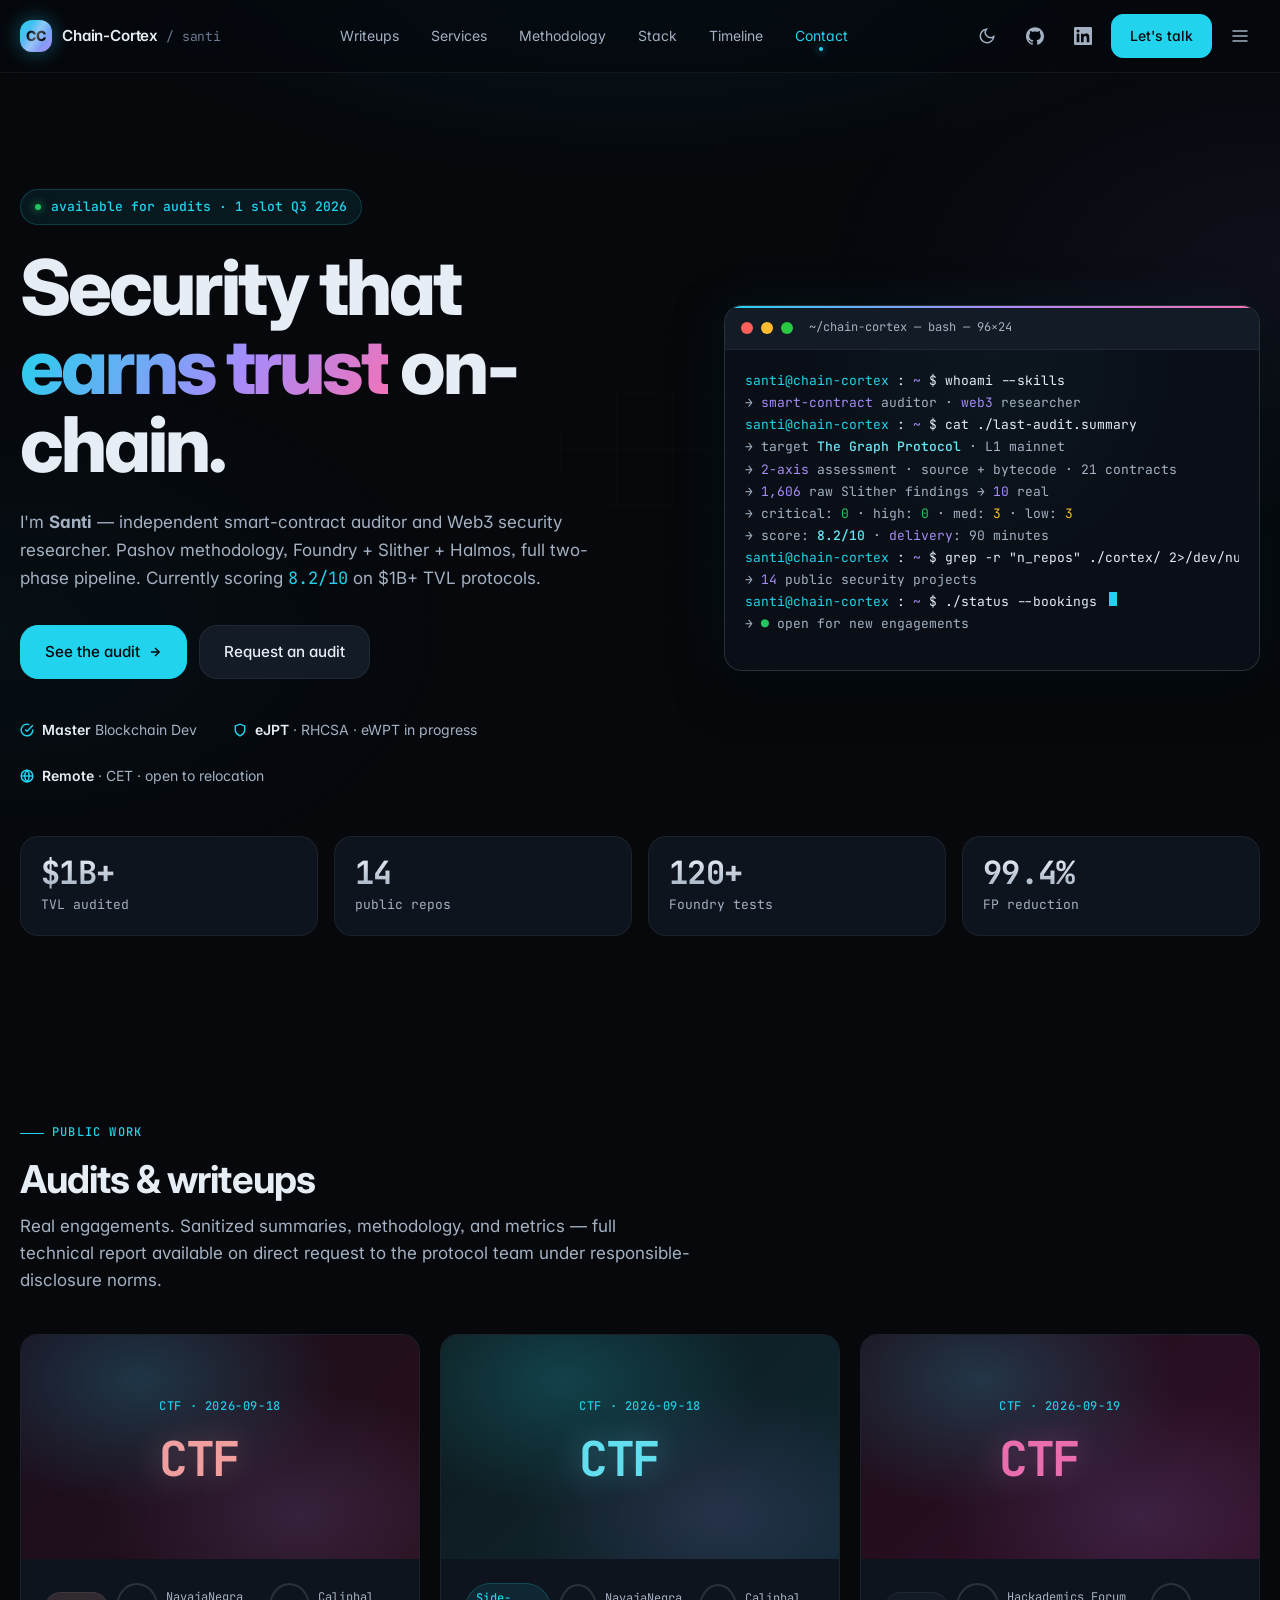
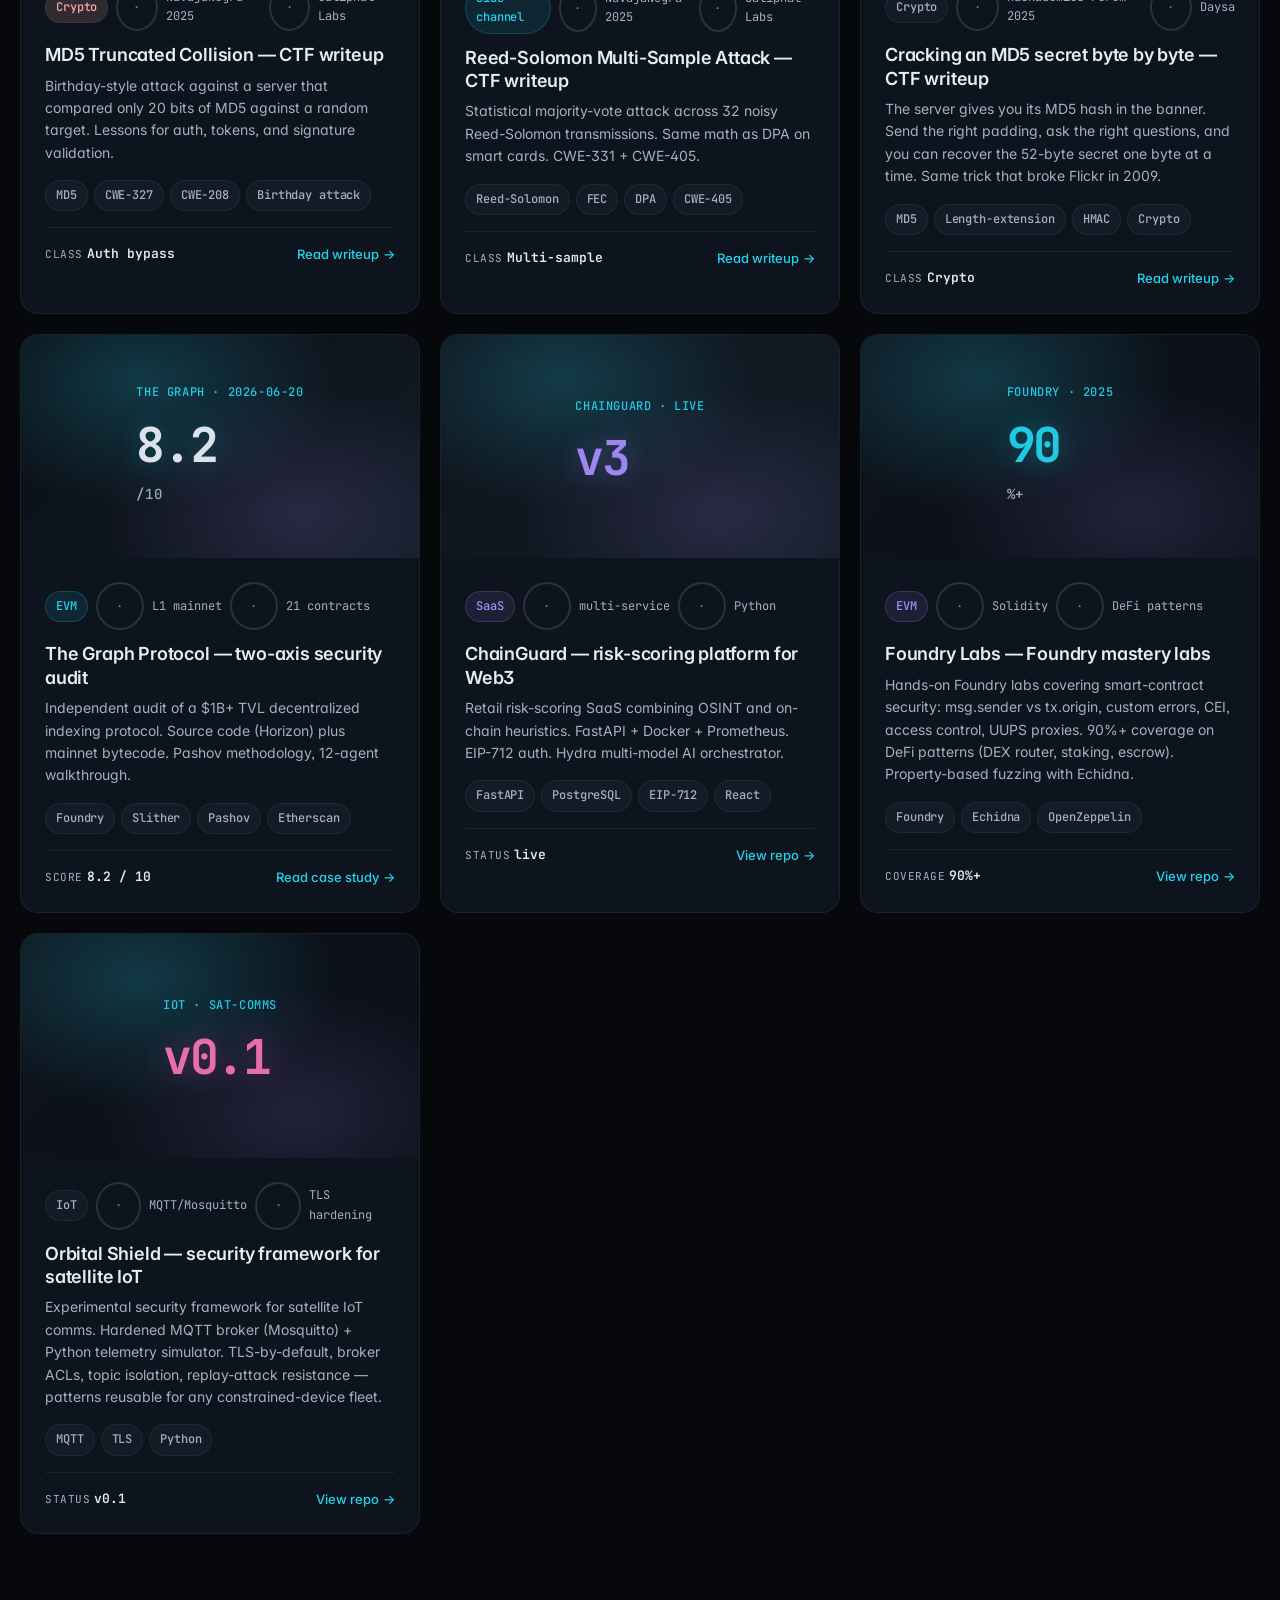
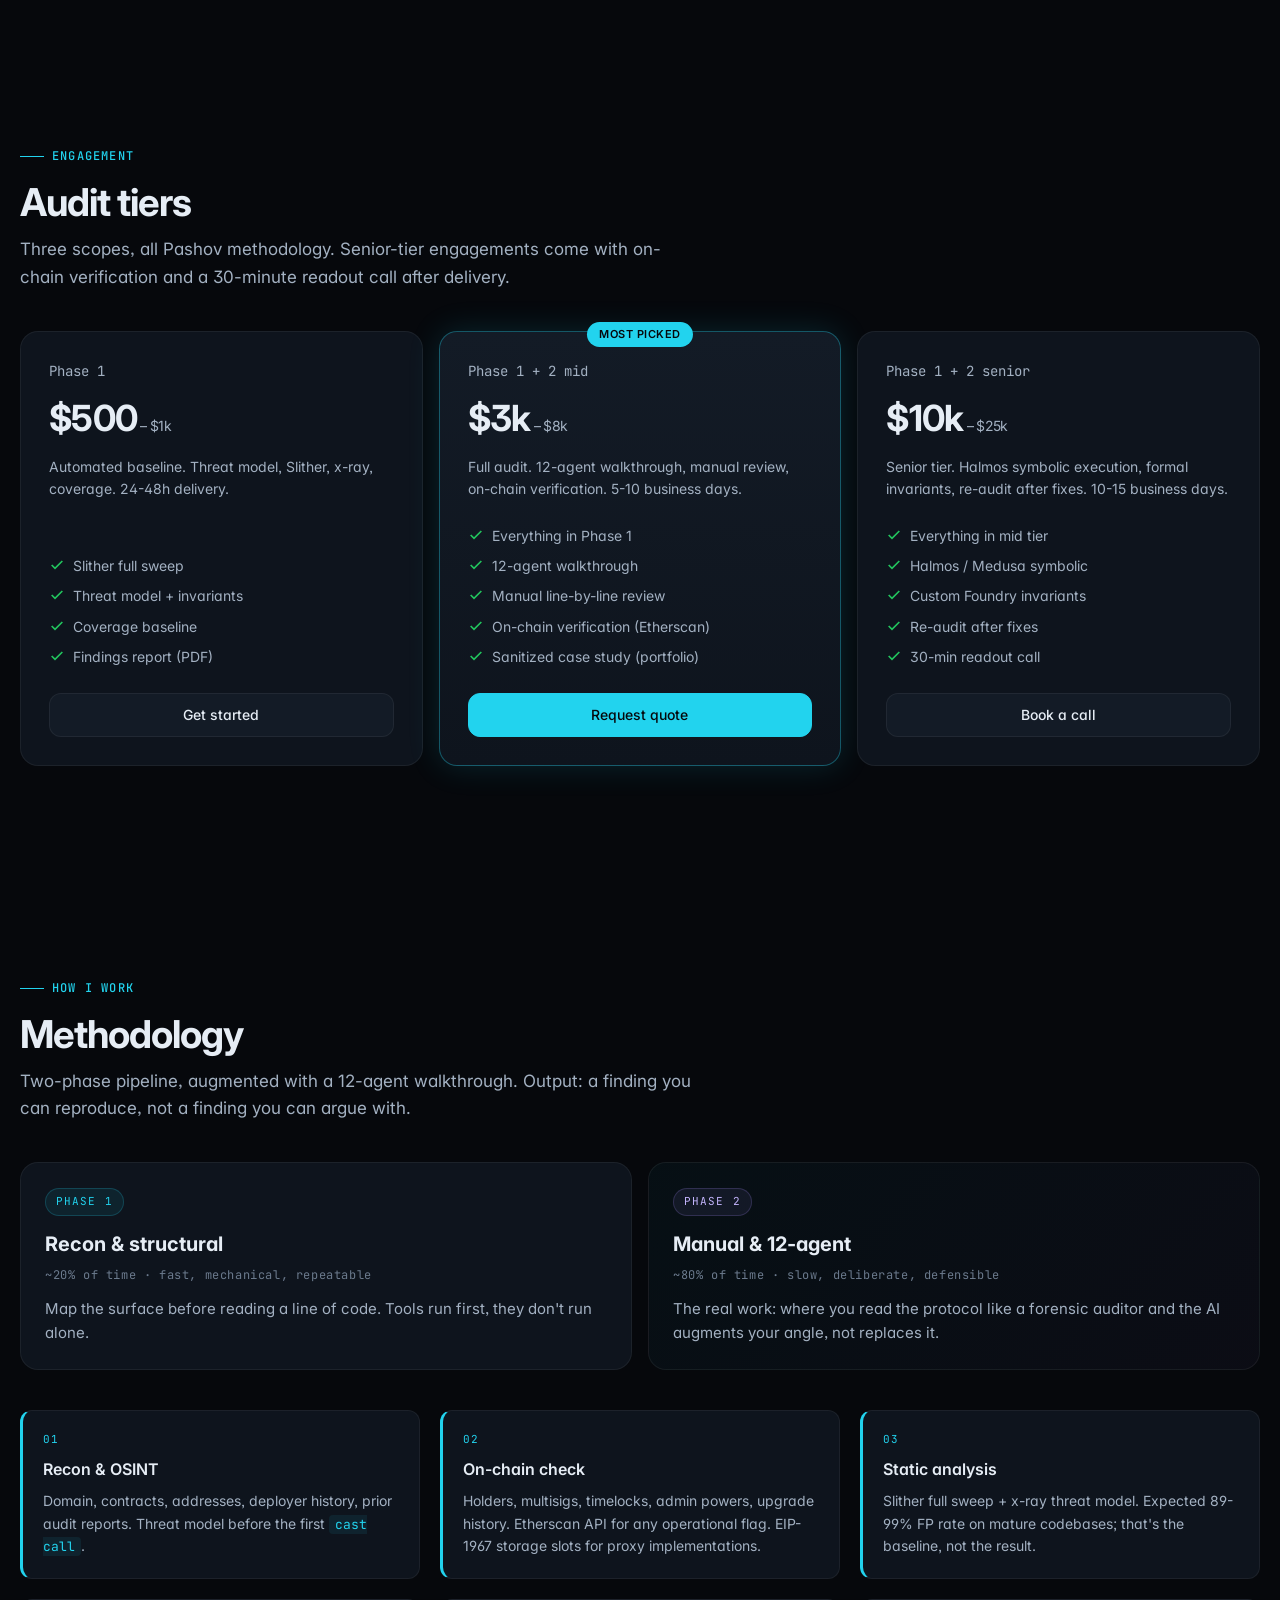
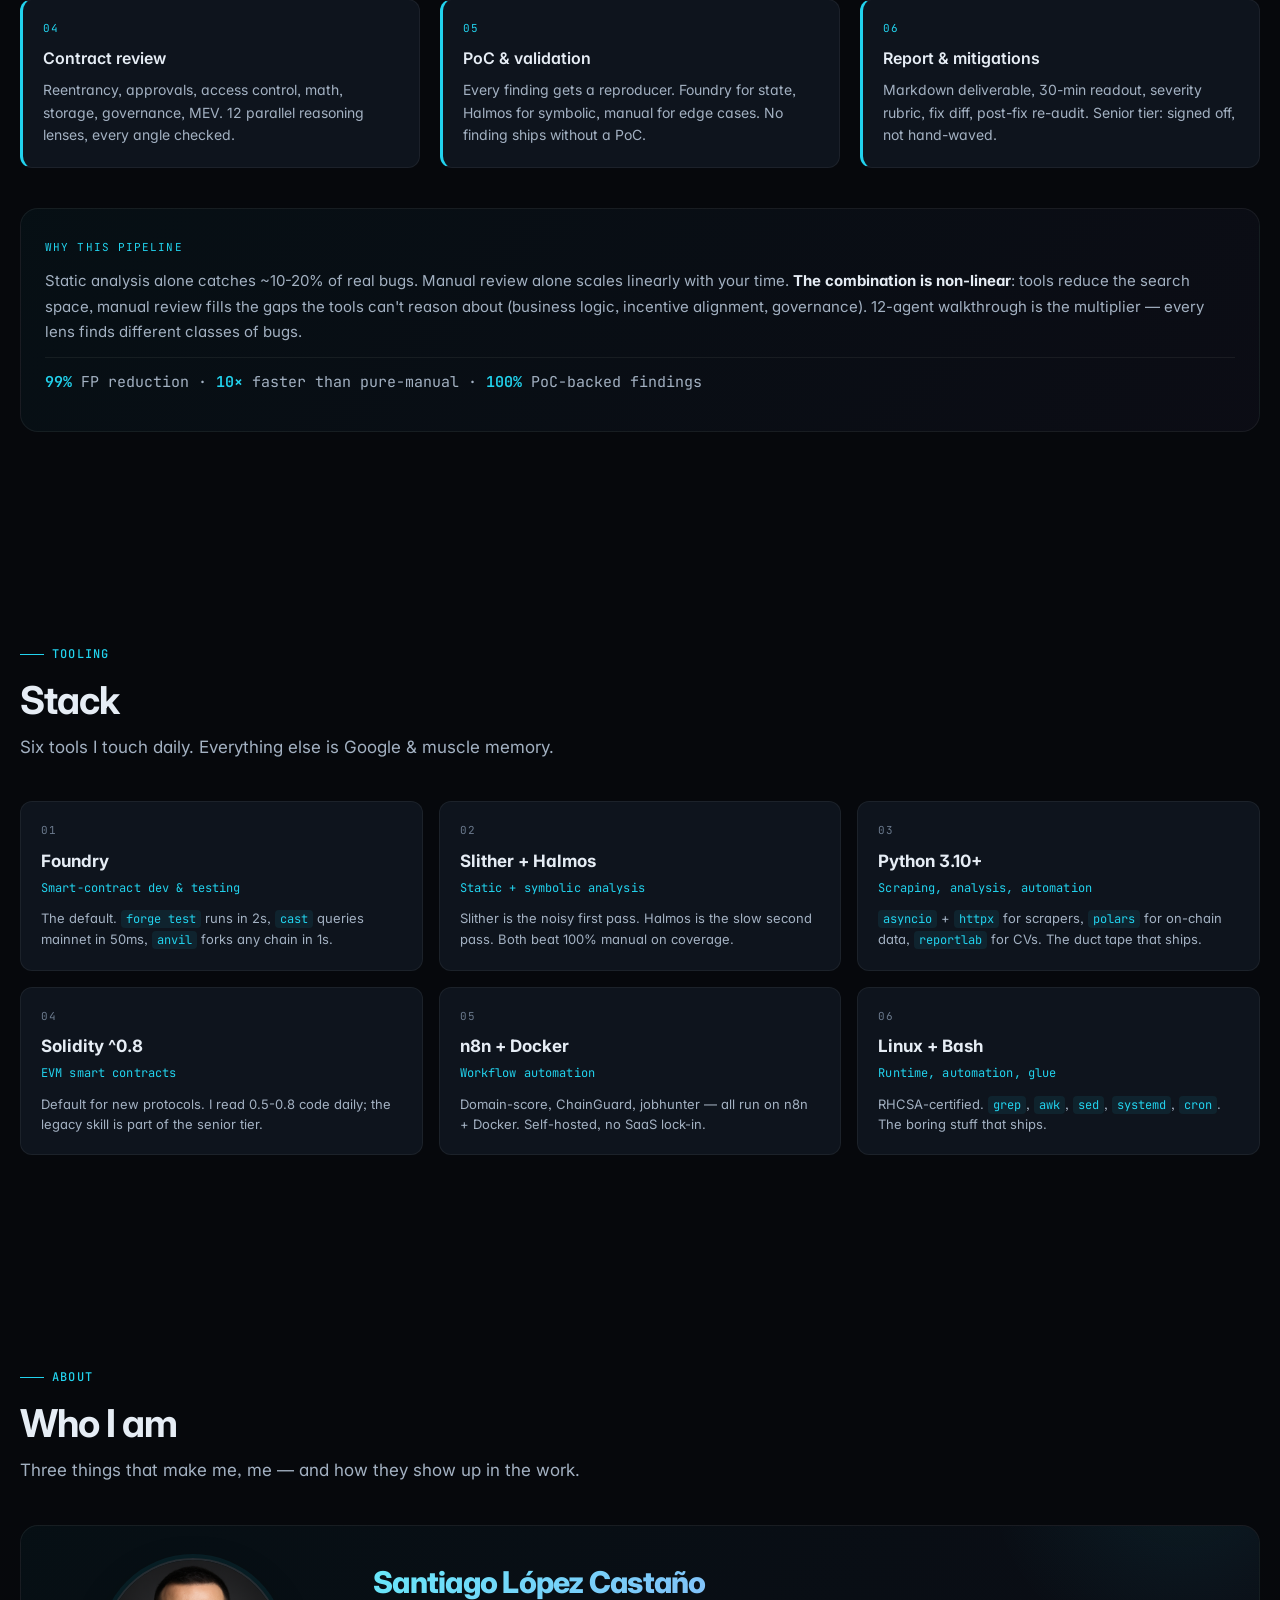
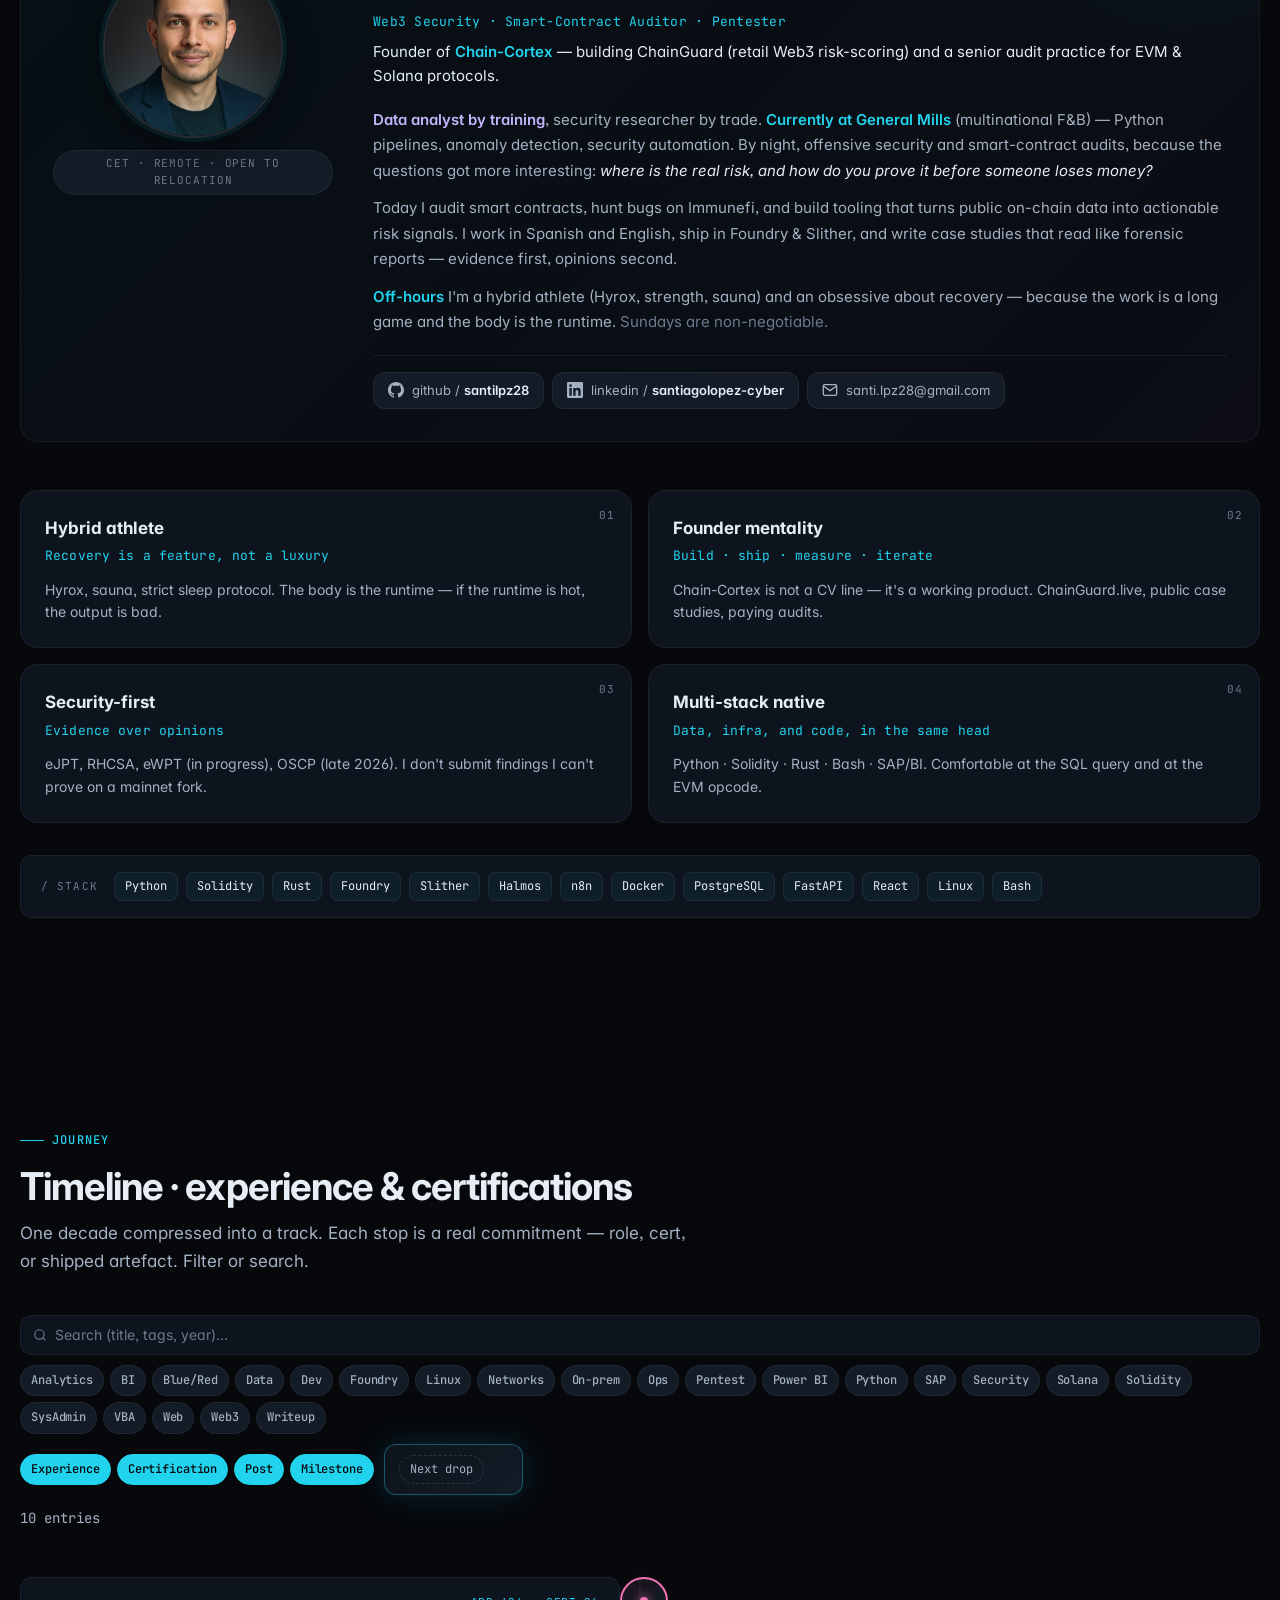
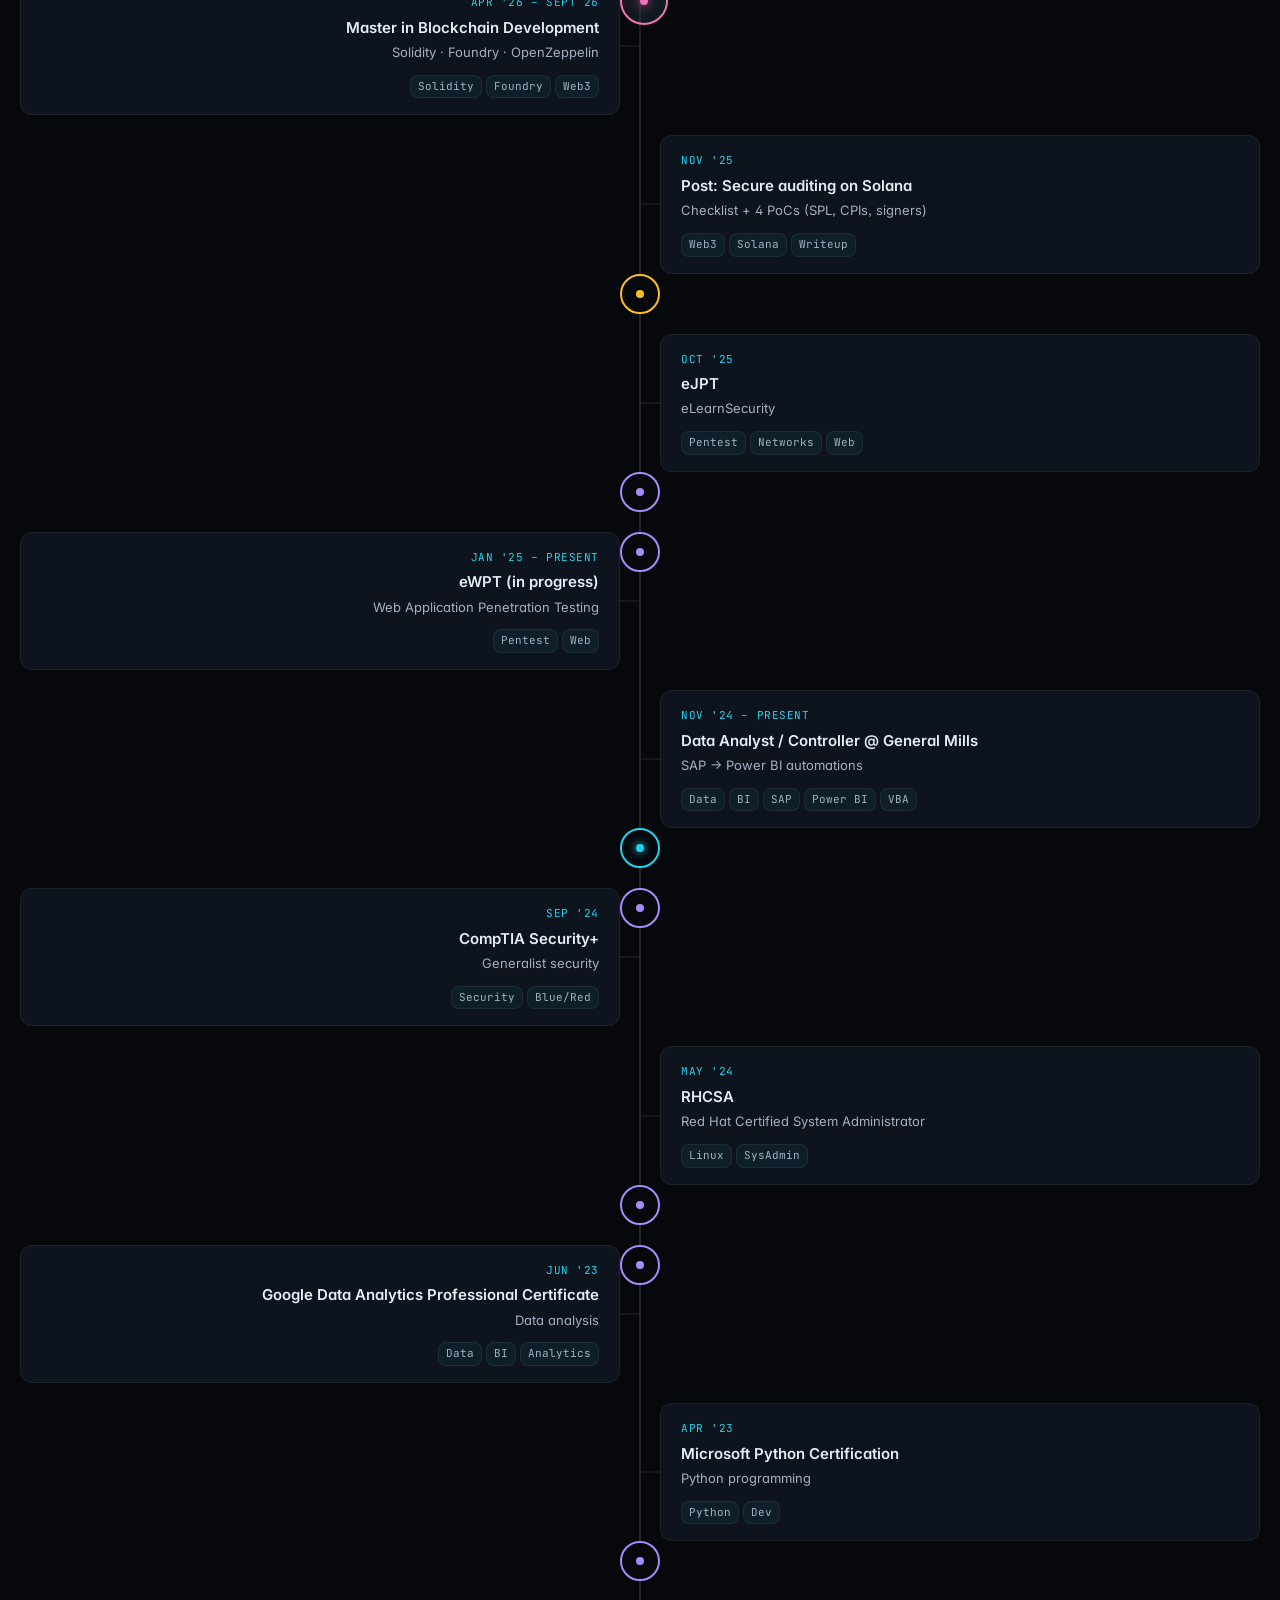
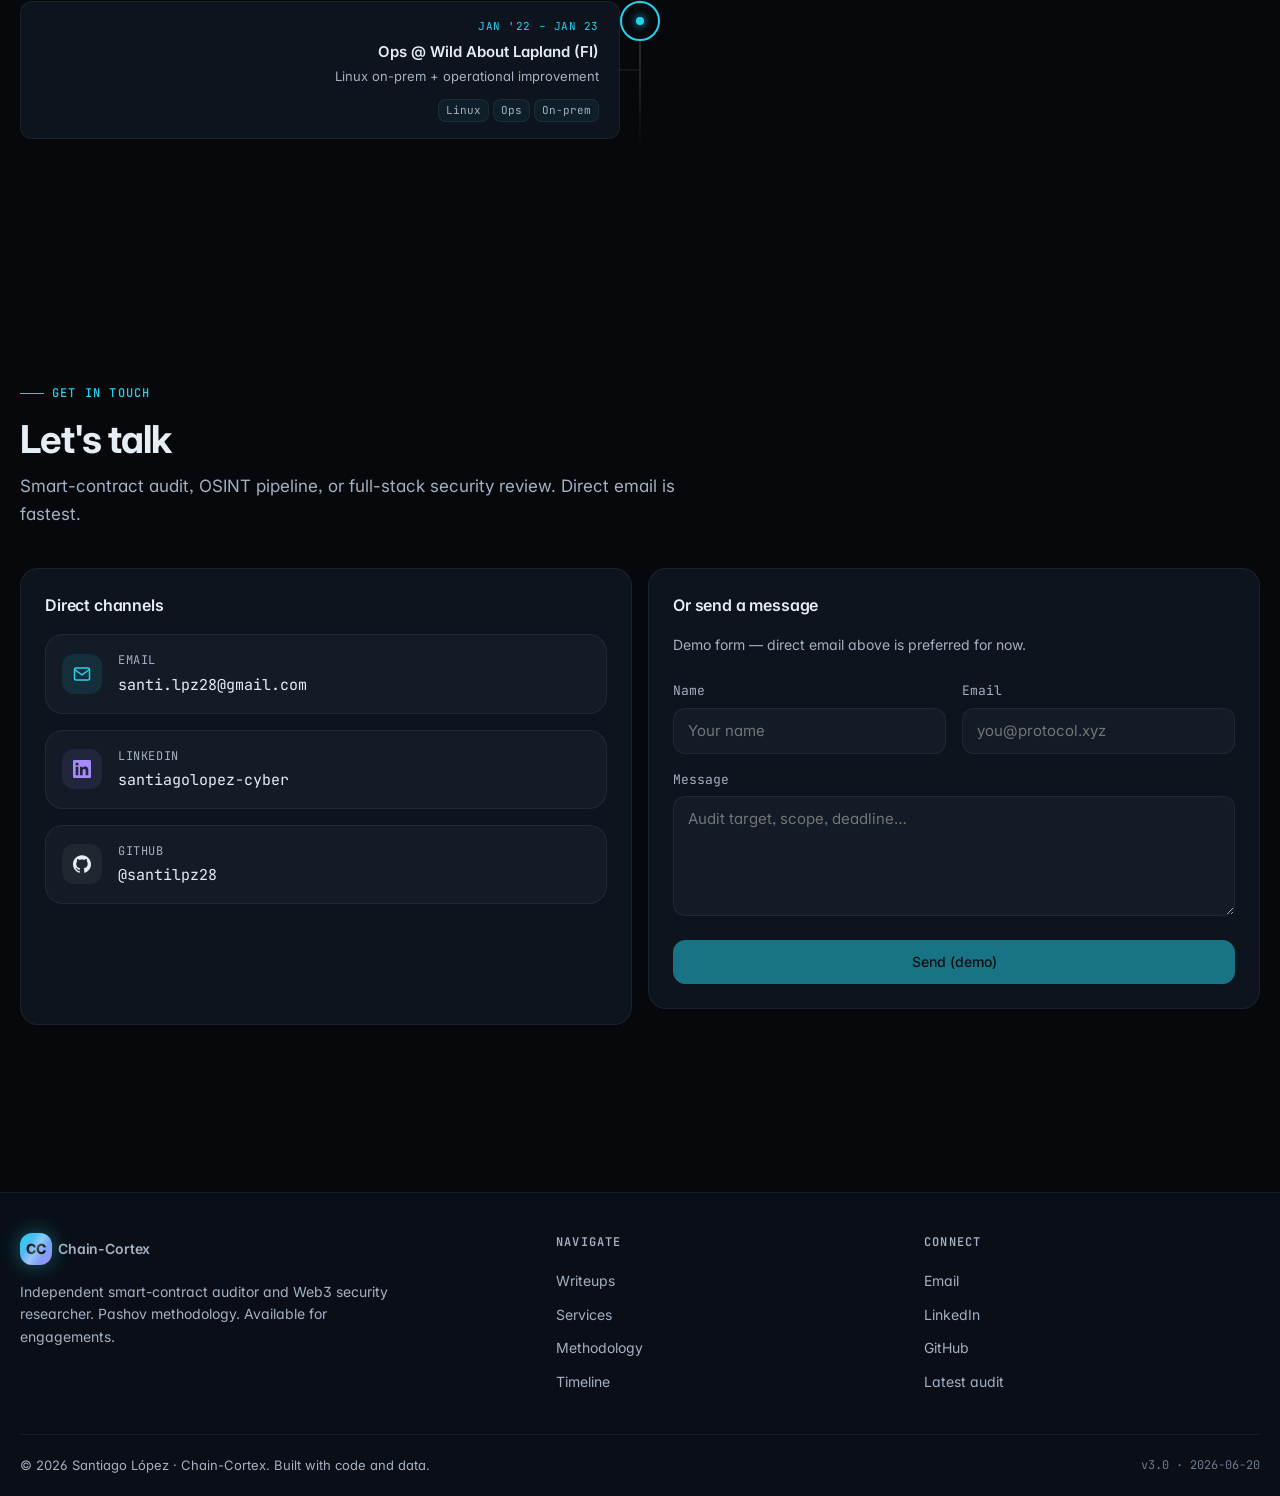
==== commit 3cb86d01: "style: rewrite MD5 writeup in plain English, drop crypto jargon User feedback: writeup was too dense" ====
--- a/index.html
+++ b/index.html
@@ -271,18 +271,18 @@
               <span class="dot">·</span>
               <span>Daysa</span>
             </div>
-            <h3 class="writeup-title">MD5 Length Extension with Chosen-Pad — CTF writeup</h3>
-            <p class="writeup-desc">Sending MD5 internal padding as input converts the query into a classic length-extension construction. Bus-id as oracle, byte-by-byte recovery in ~13K MD5 predictions. CWE-327 + CWE-328.</p>
+            <h3 class="writeup-title">Cracking an MD5 secret byte by byte — CTF writeup</h3>
+            <p class="writeup-desc">The server gives you its MD5 hash in the banner. Send the right padding, ask the right questions, and you can recover the 52-byte secret one byte at a time. Same trick that broke Flickr in 2009.</p>
             <div class="writeup-tags">
               <span class="chip">MD5</span>
               <span class="chip">Length-extension</span>
-              <span class="chip">HMAC-broken</span>
-              <span class="chip">CWE-328</span>
+              <span class="chip">HMAC</span>
+              <span class="chip">Crypto</span>
             </div>
             <div class="writeup-footer">
               <div class="writeup-score">
                 <span class="label">Class</span>
-                <span>Length extension</span>
+                <span>Crypto</span>
               </div>
               <div class="writeup-cta">Read writeup <span>→</span></div>
             </div>
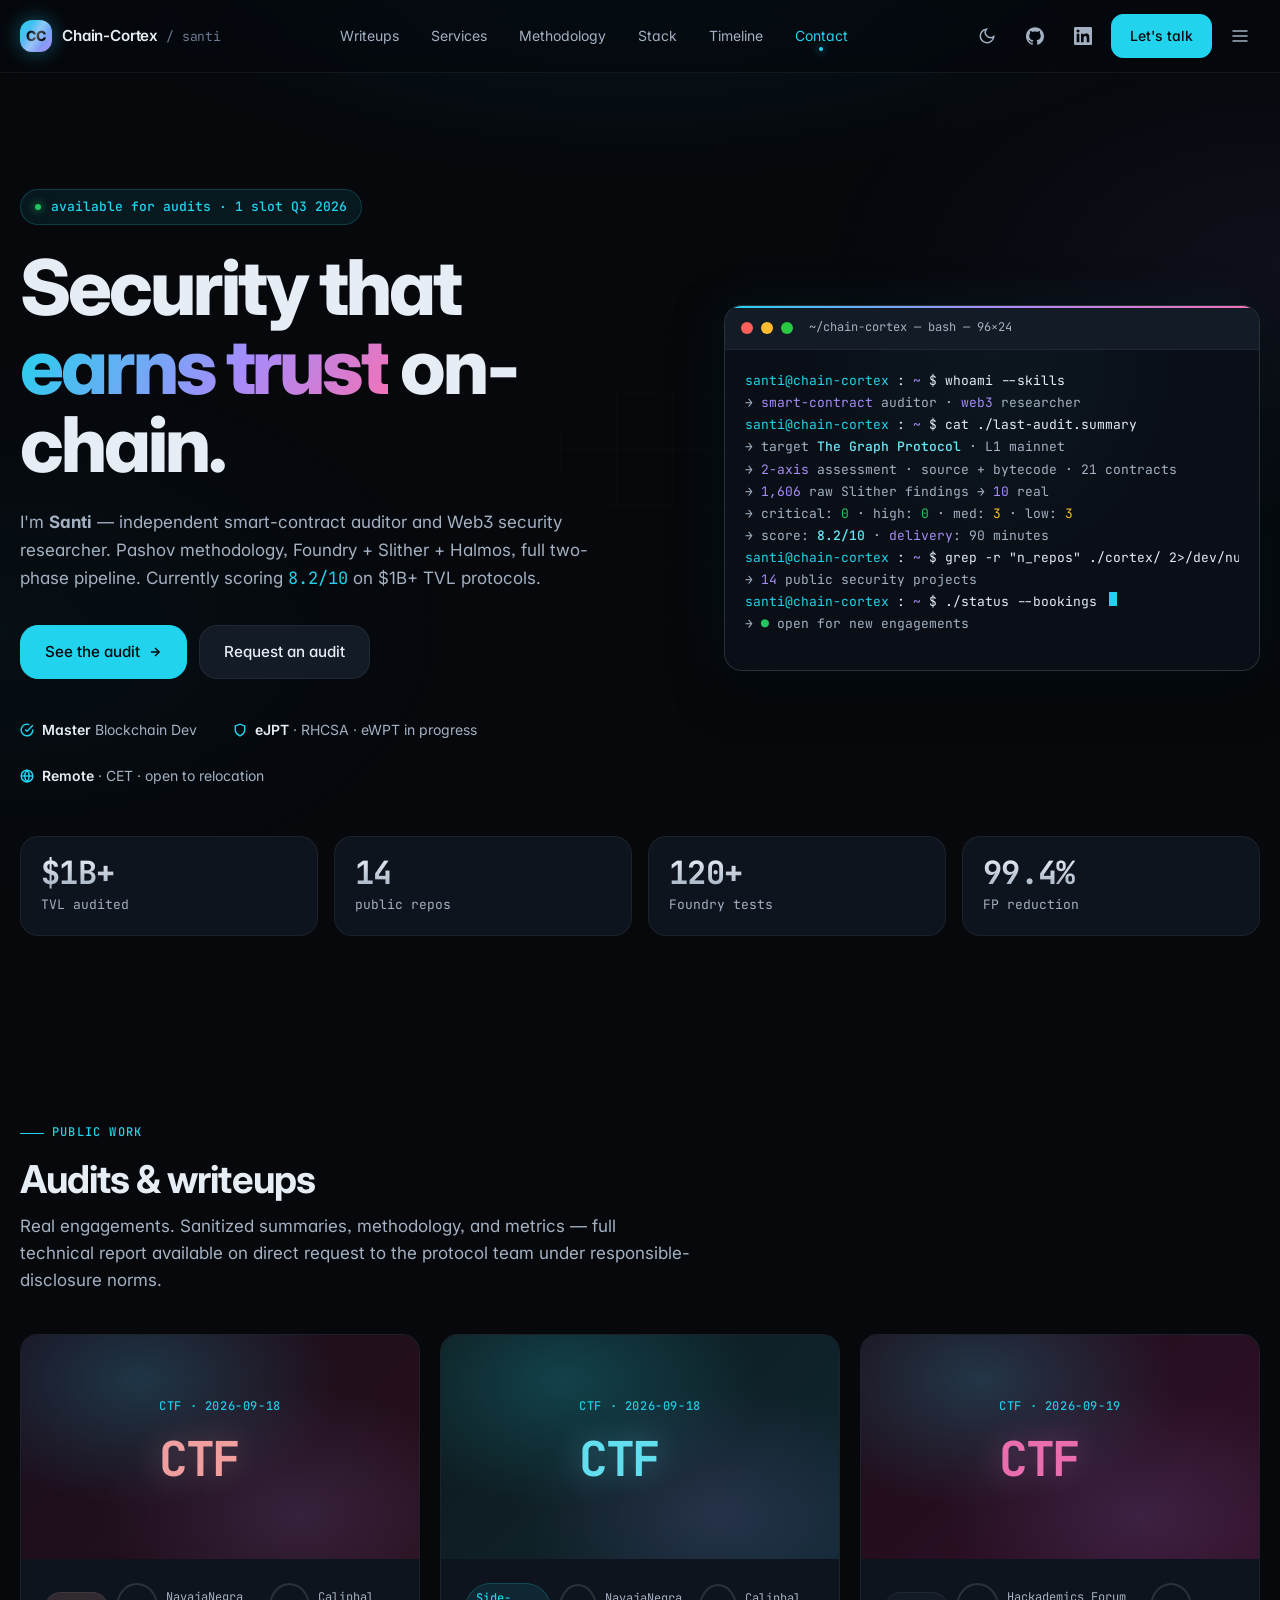
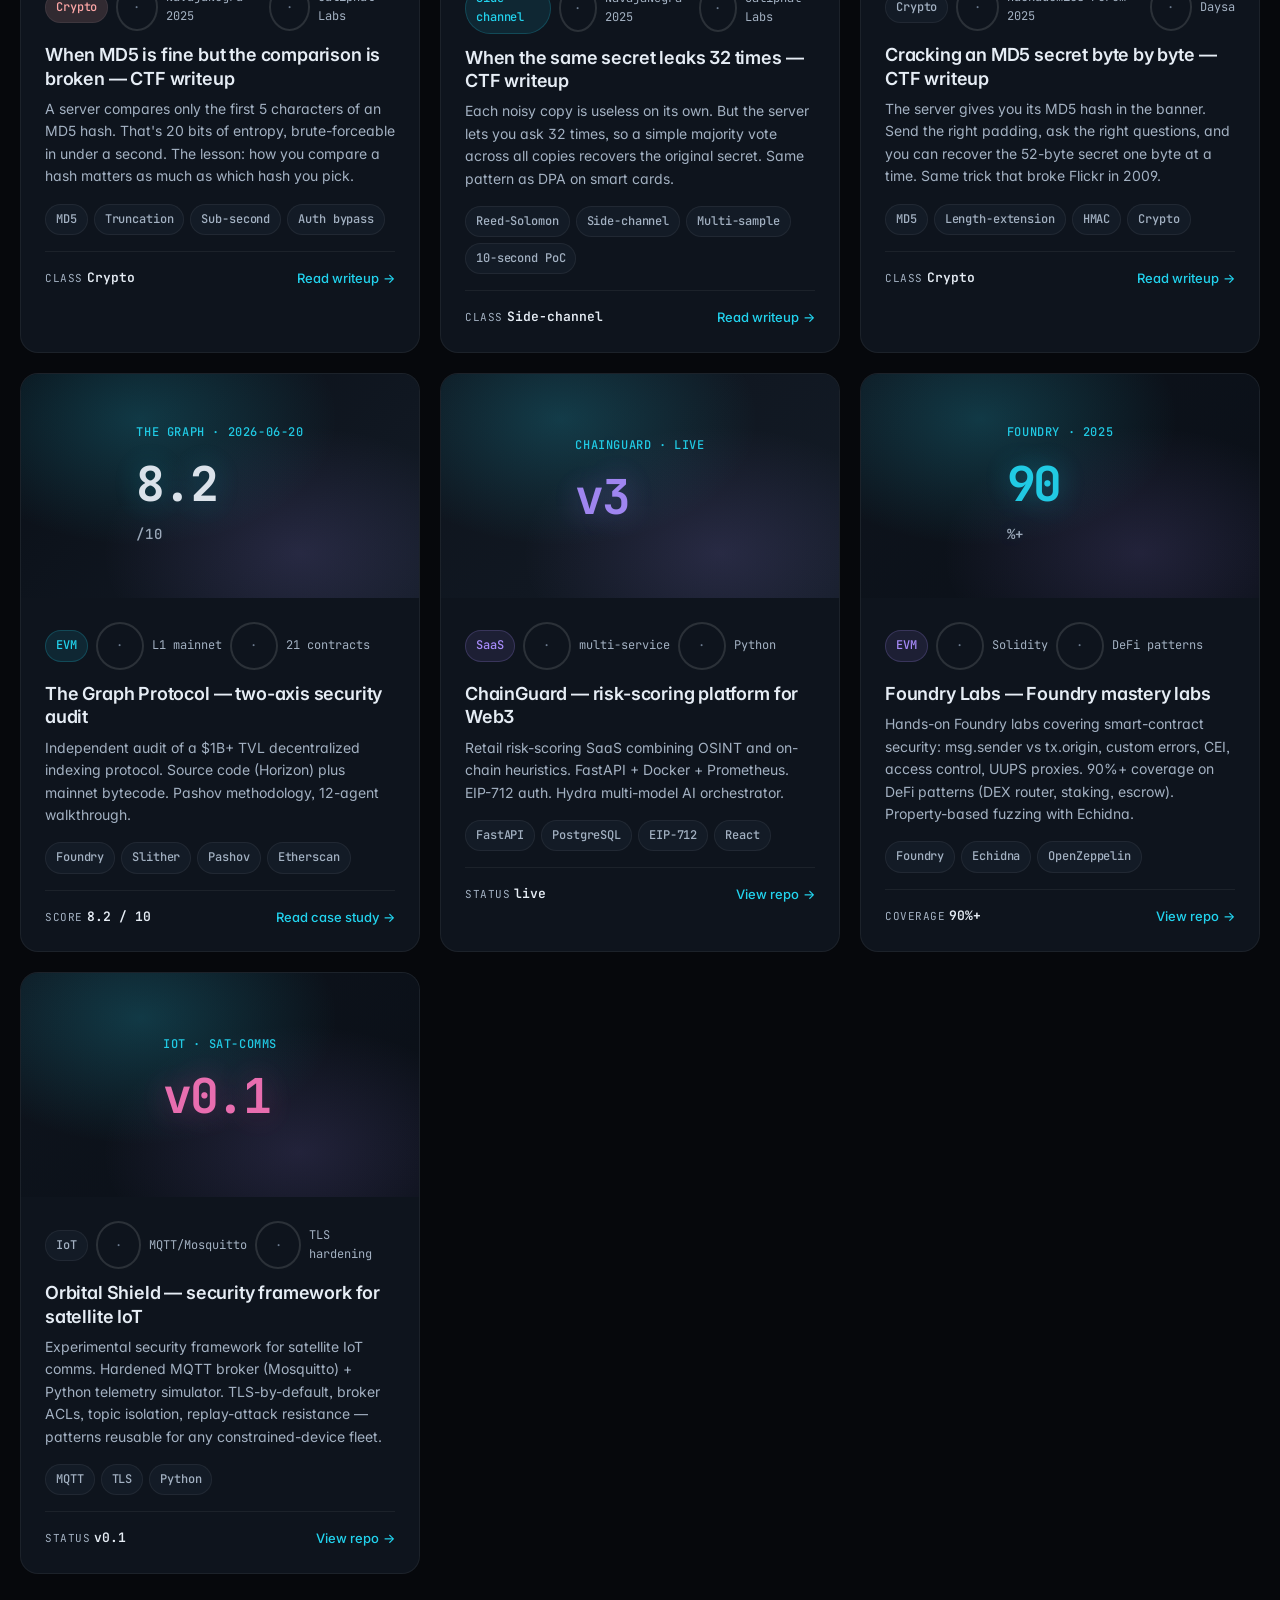
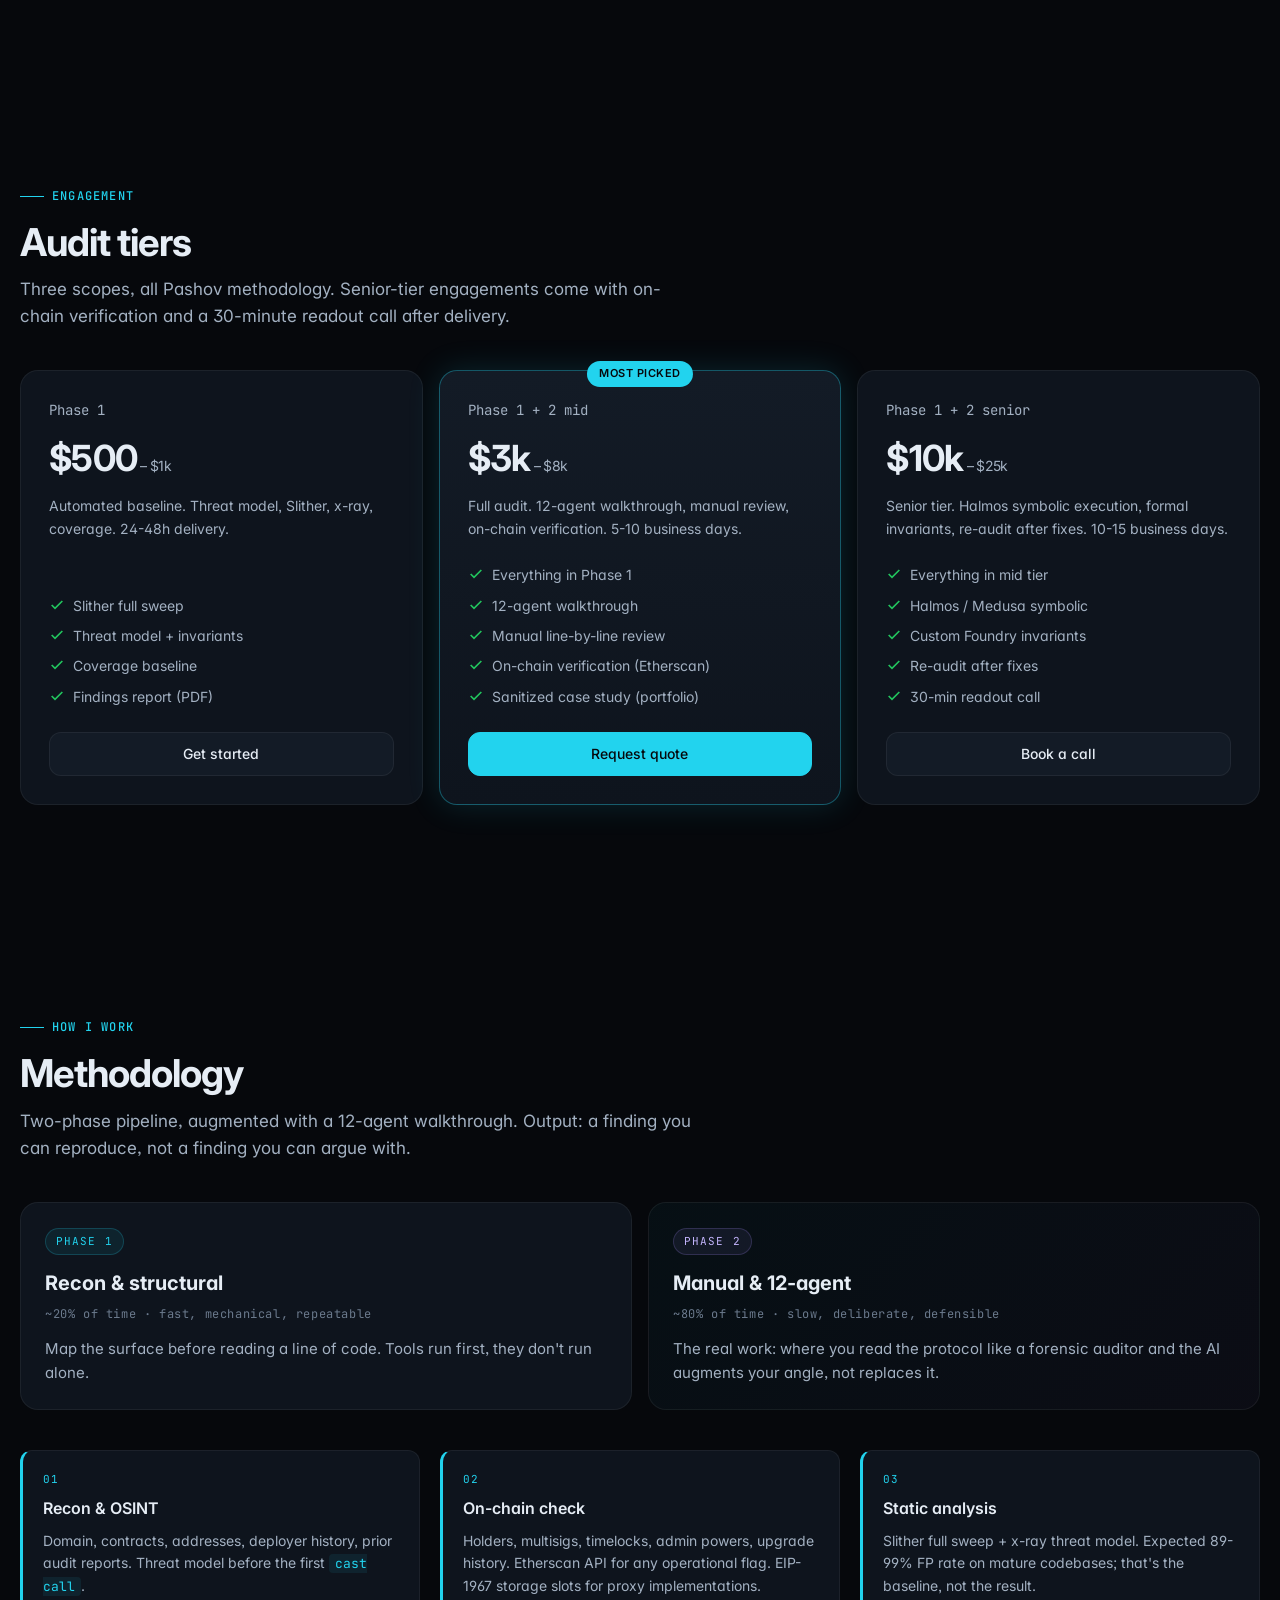
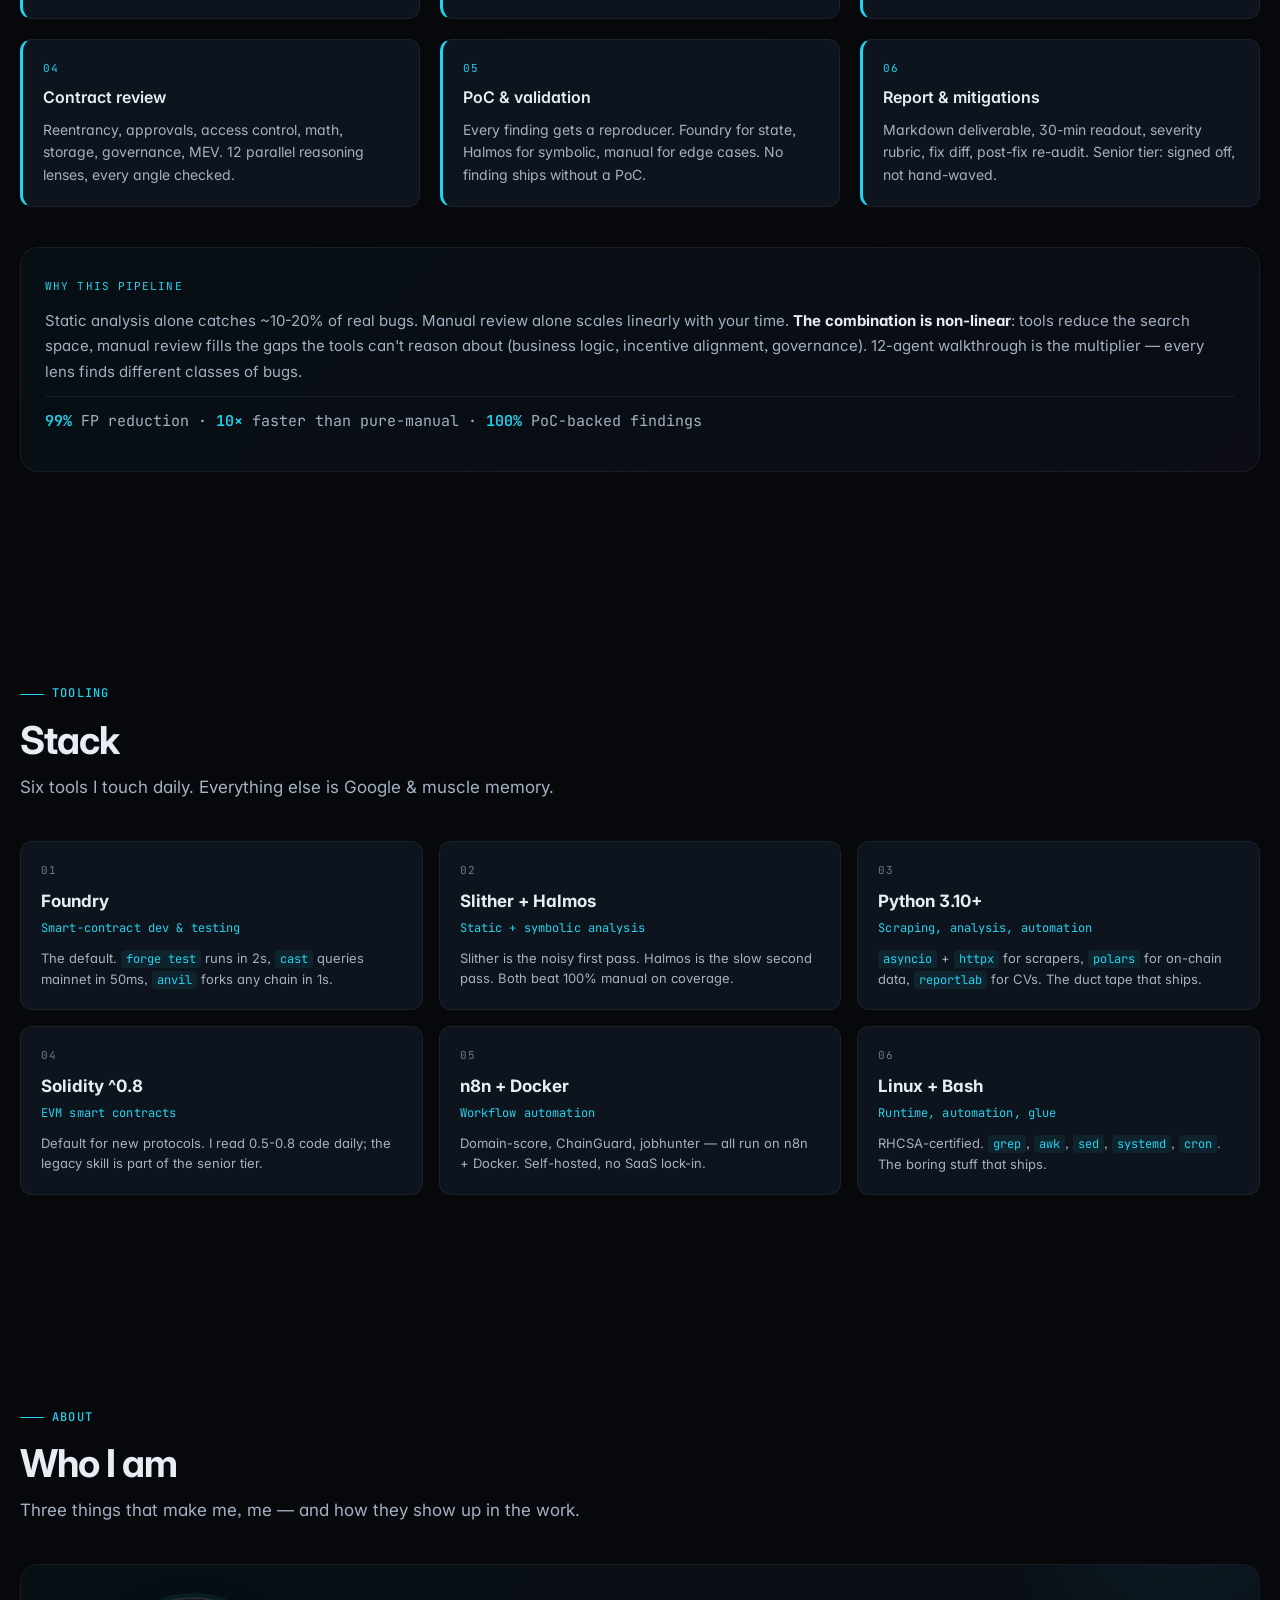
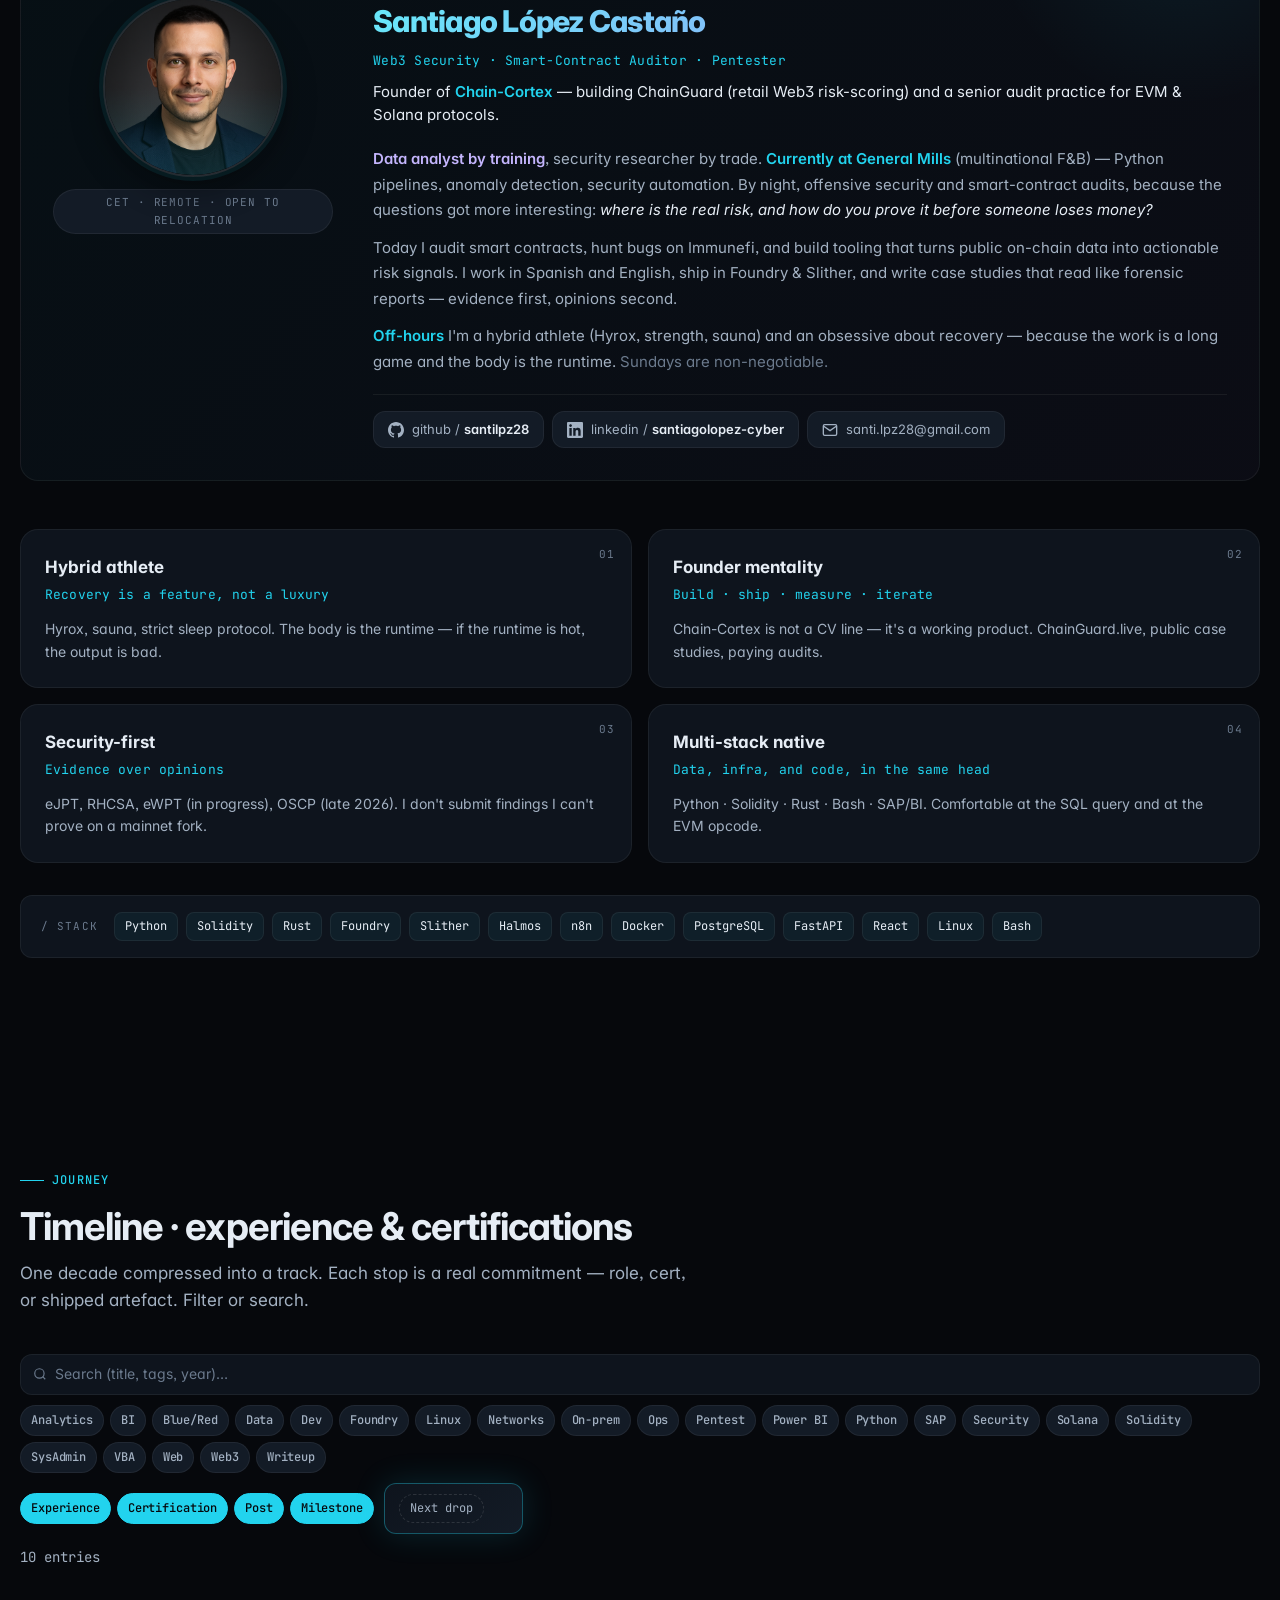
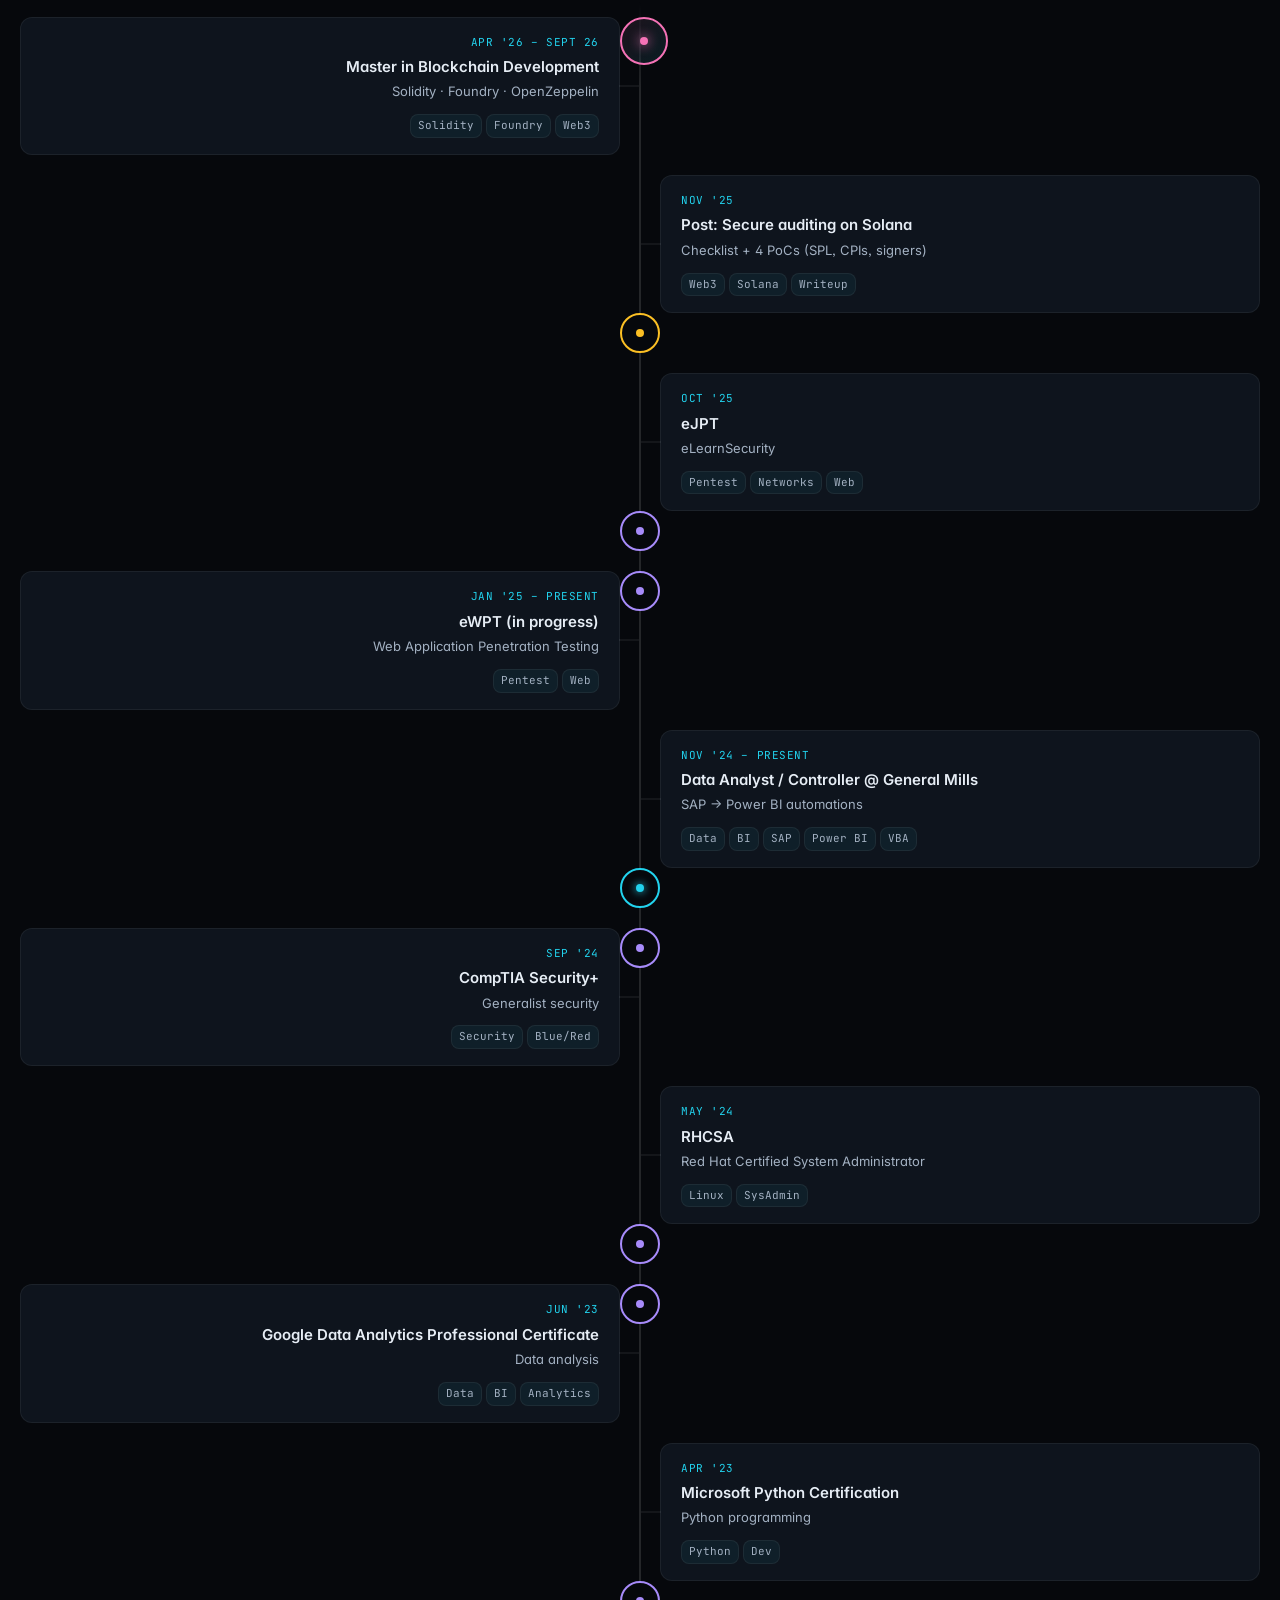
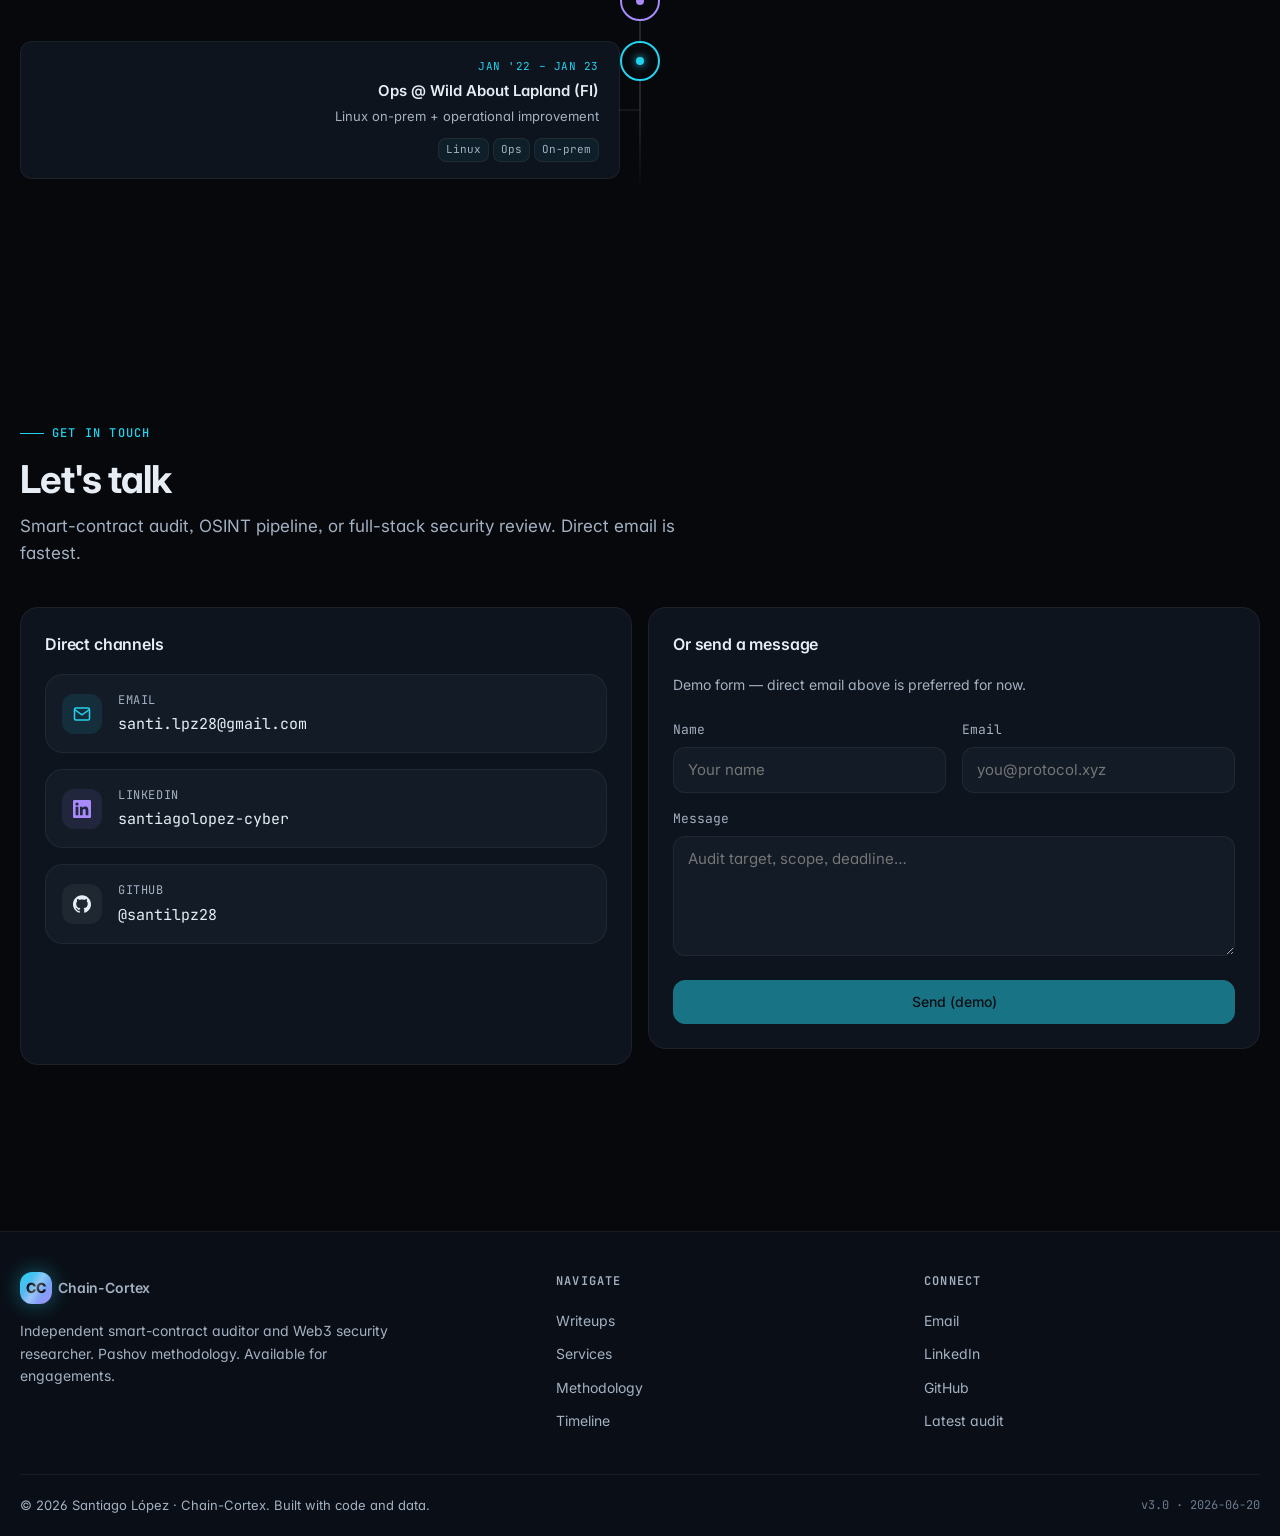
==== commit 2a67f0ce: "style: simplify titles and language across all 3 CTF writeups User feedback round 2: drop the 'acade" ====
--- a/index.html
+++ b/index.html
@@ -205,18 +205,18 @@
               <span class="dot">·</span>
               <span>Caliphal Labs</span>
             </div>
-            <h3 class="writeup-title">MD5 Truncated Collision — CTF writeup</h3>
-            <p class="writeup-desc">Birthday-style attack against a server that compared only 20 bits of MD5 against a random target. Lessons for auth, tokens, and signature validation.</p>
+            <h3 class="writeup-title">When MD5 is fine but the comparison is broken — CTF writeup</h3>
+            <p class="writeup-desc">A server compares only the first 5 characters of an MD5 hash. That's 20 bits of entropy, brute-forceable in under a second. The lesson: how you compare a hash matters as much as which hash you pick.</p>
             <div class="writeup-tags">
               <span class="chip">MD5</span>
-              <span class="chip">CWE-327</span>
-              <span class="chip">CWE-208</span>
-              <span class="chip">Birthday attack</span>
+              <span class="chip">Truncation</span>
+              <span class="chip">Sub-second</span>
+              <span class="chip">Auth bypass</span>
             </div>
             <div class="writeup-footer">
               <div class="writeup-score">
                 <span class="label">Class</span>
-                <span>Auth bypass</span>
+                <span>Crypto</span>
               </div>
               <div class="writeup-cta">Read writeup <span>→</span></div>
             </div>
@@ -238,18 +238,18 @@
               <span class="dot">·</span>
               <span>Caliphal Labs</span>
             </div>
-            <h3 class="writeup-title">Reed-Solomon Multi-Sample Attack — CTF writeup</h3>
-            <p class="writeup-desc">Statistical majority-vote attack across 32 noisy Reed-Solomon transmissions. Same math as DPA on smart cards. CWE-331 + CWE-405.</p>
+            <h3 class="writeup-title">When the same secret leaks 32 times — CTF writeup</h3>
+            <p class="writeup-desc">Each noisy copy is useless on its own. But the server lets you ask 32 times, so a simple majority vote across all copies recovers the original secret. Same pattern as DPA on smart cards.</p>
             <div class="writeup-tags">
               <span class="chip">Reed-Solomon</span>
-              <span class="chip">FEC</span>
-              <span class="chip">DPA</span>
-              <span class="chip">CWE-405</span>
+              <span class="chip">Side-channel</span>
+              <span class="chip">Multi-sample</span>
+              <span class="chip">10-second PoC</span>
             </div>
             <div class="writeup-footer">
               <div class="writeup-score">
                 <span class="label">Class</span>
-                <span>Multi-sample</span>
+                <span>Side-channel</span>
               </div>
               <div class="writeup-cta">Read writeup <span>→</span></div>
             </div>
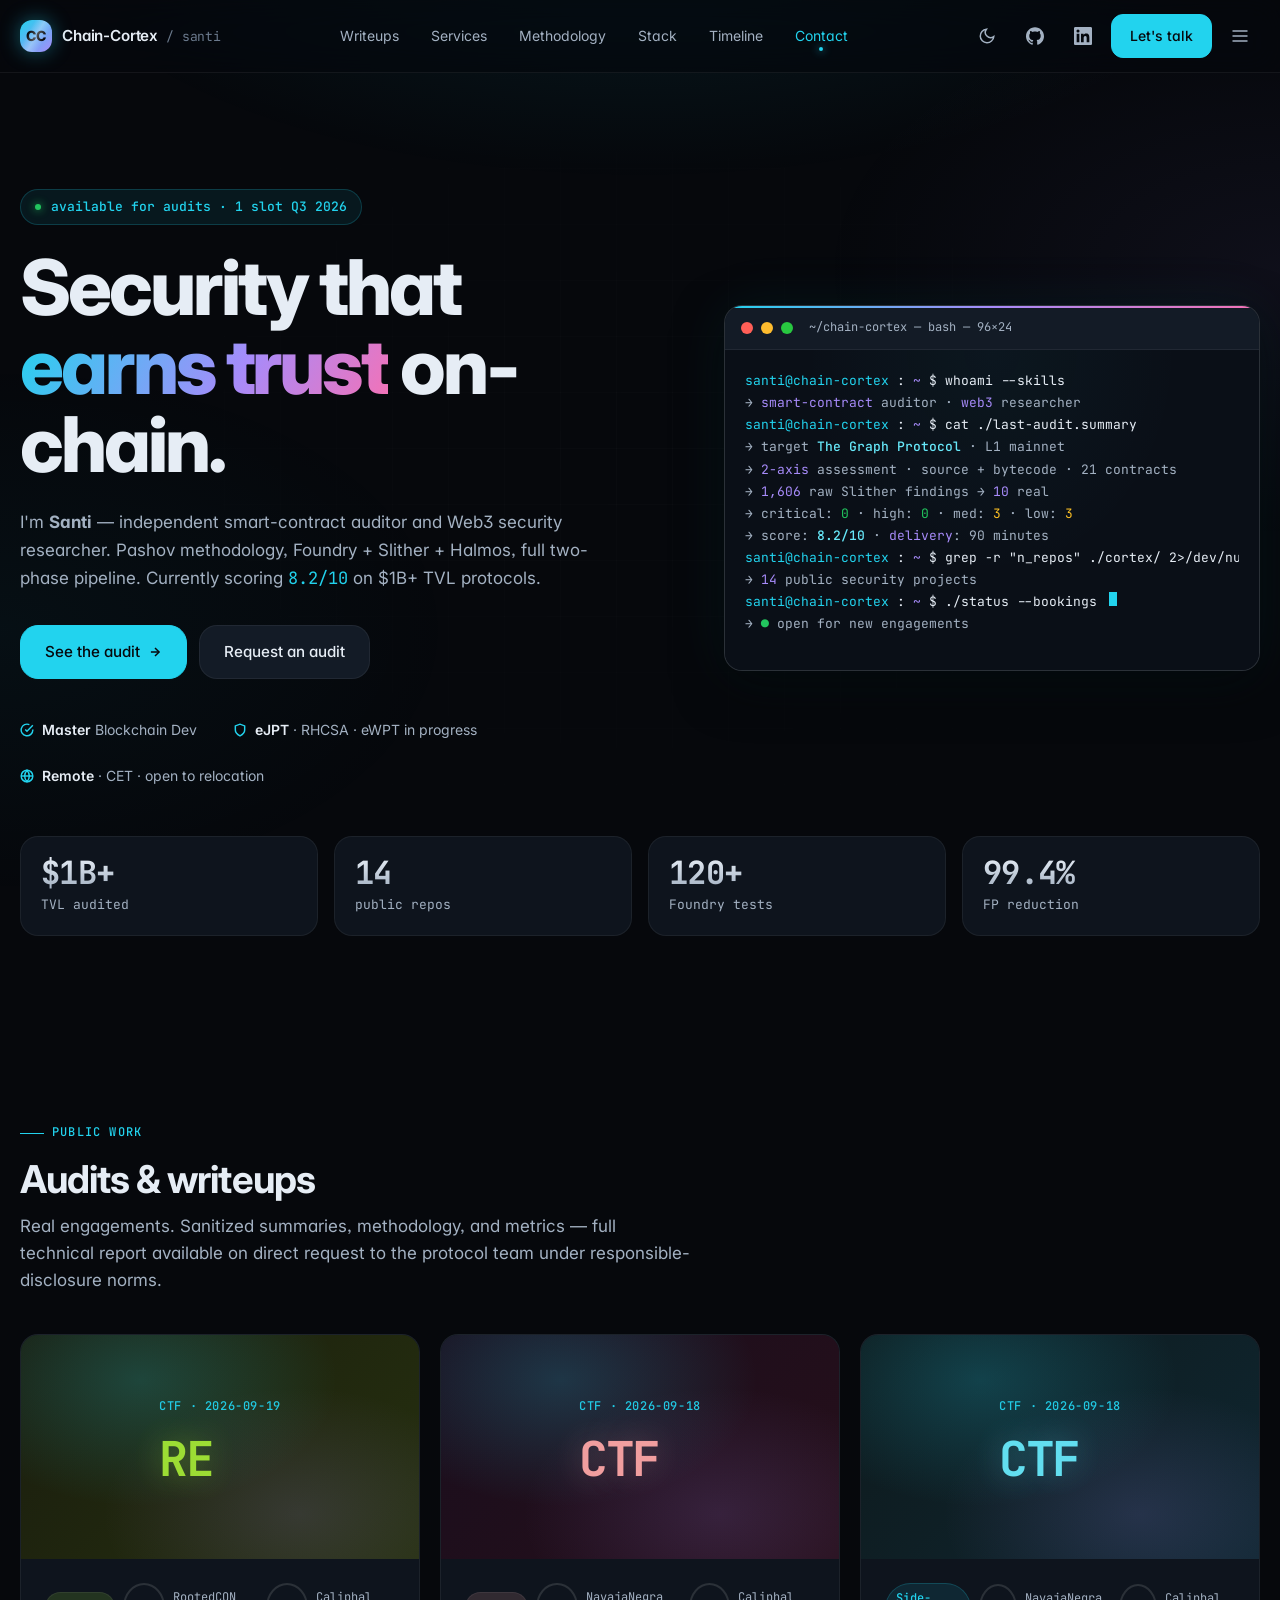
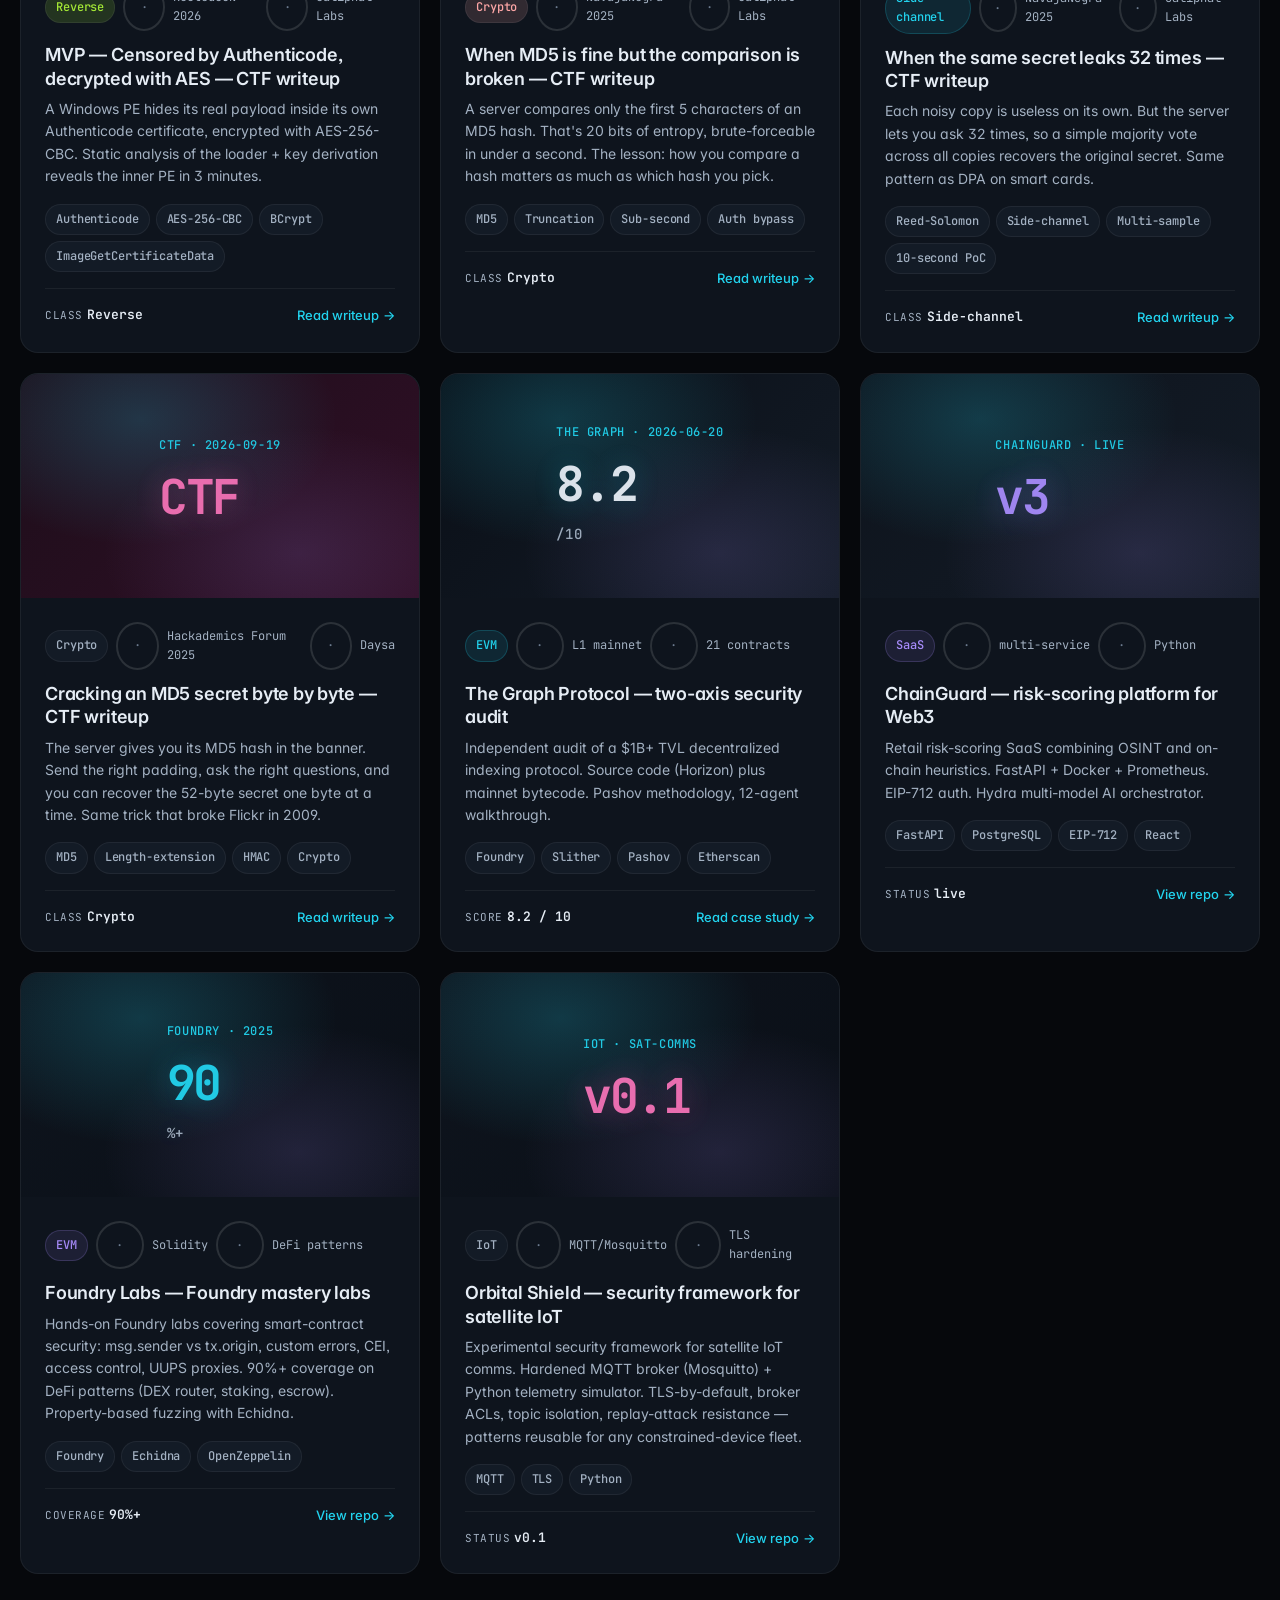
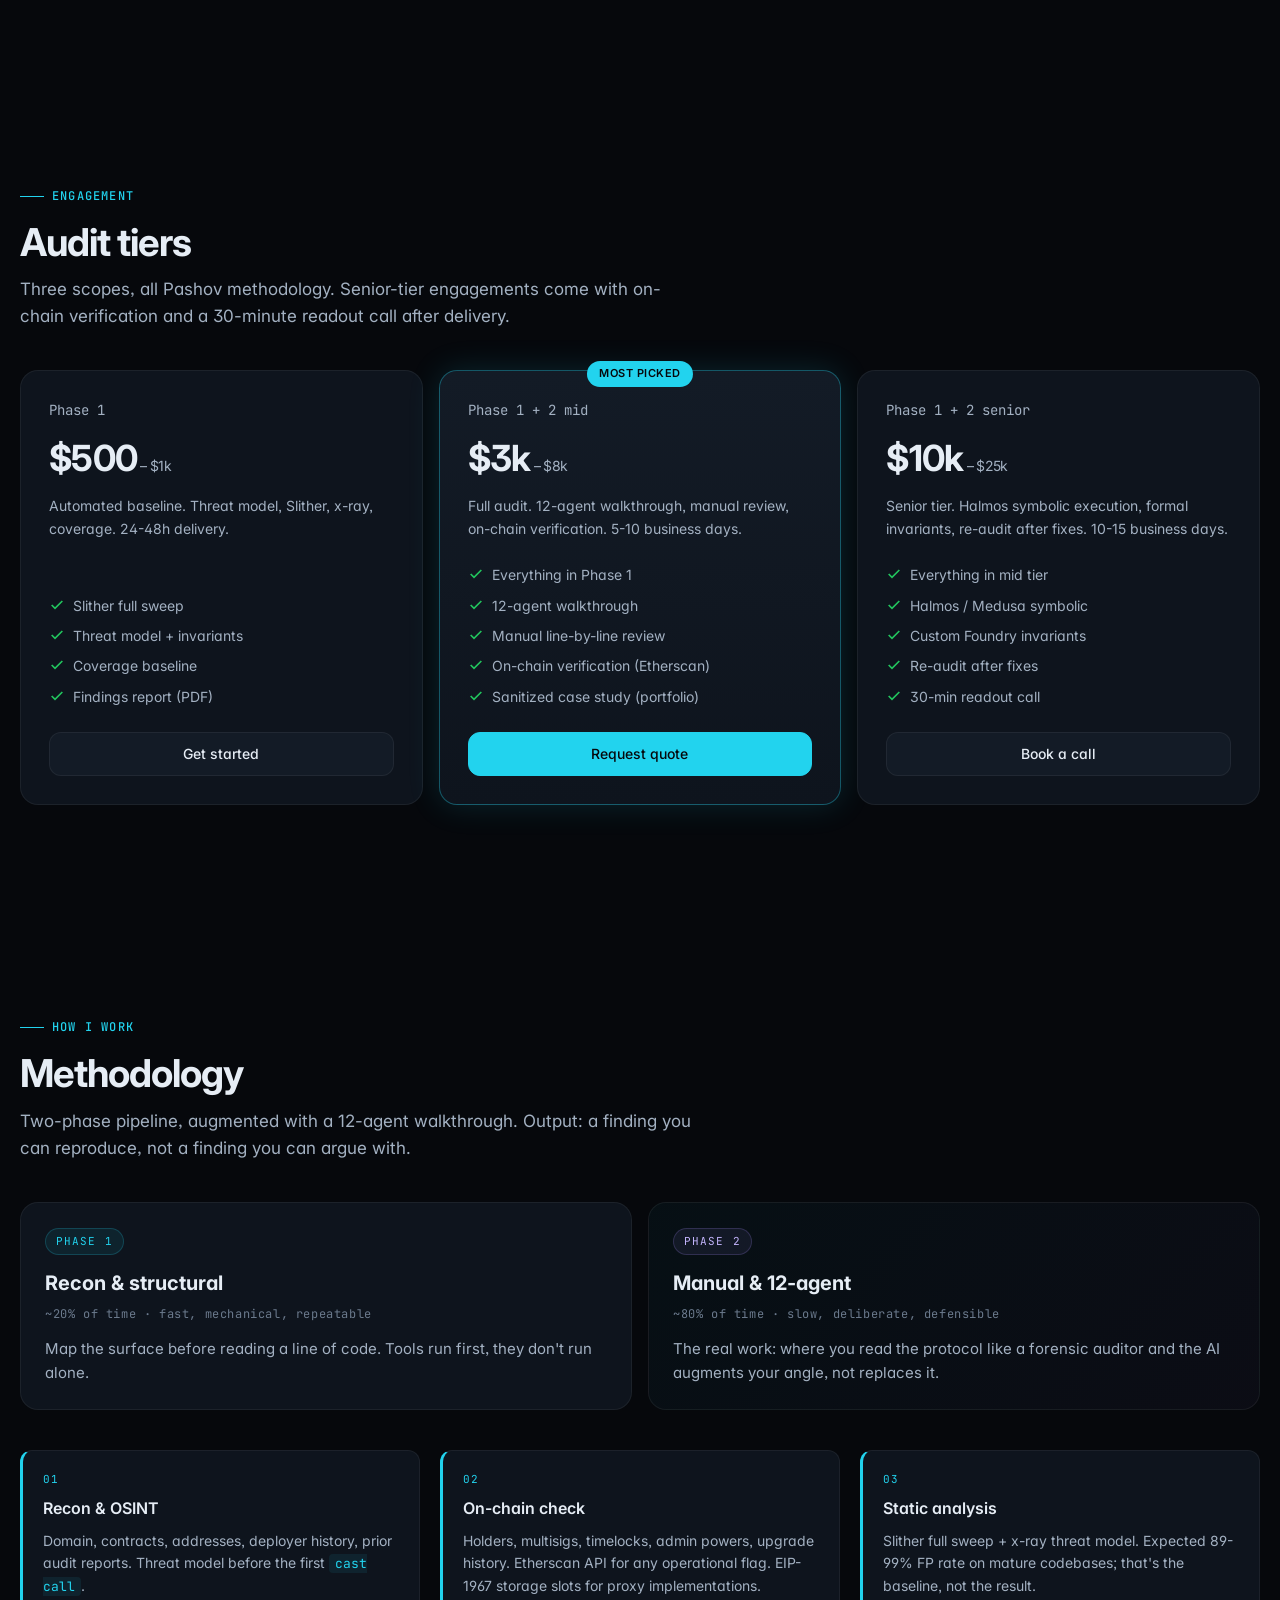
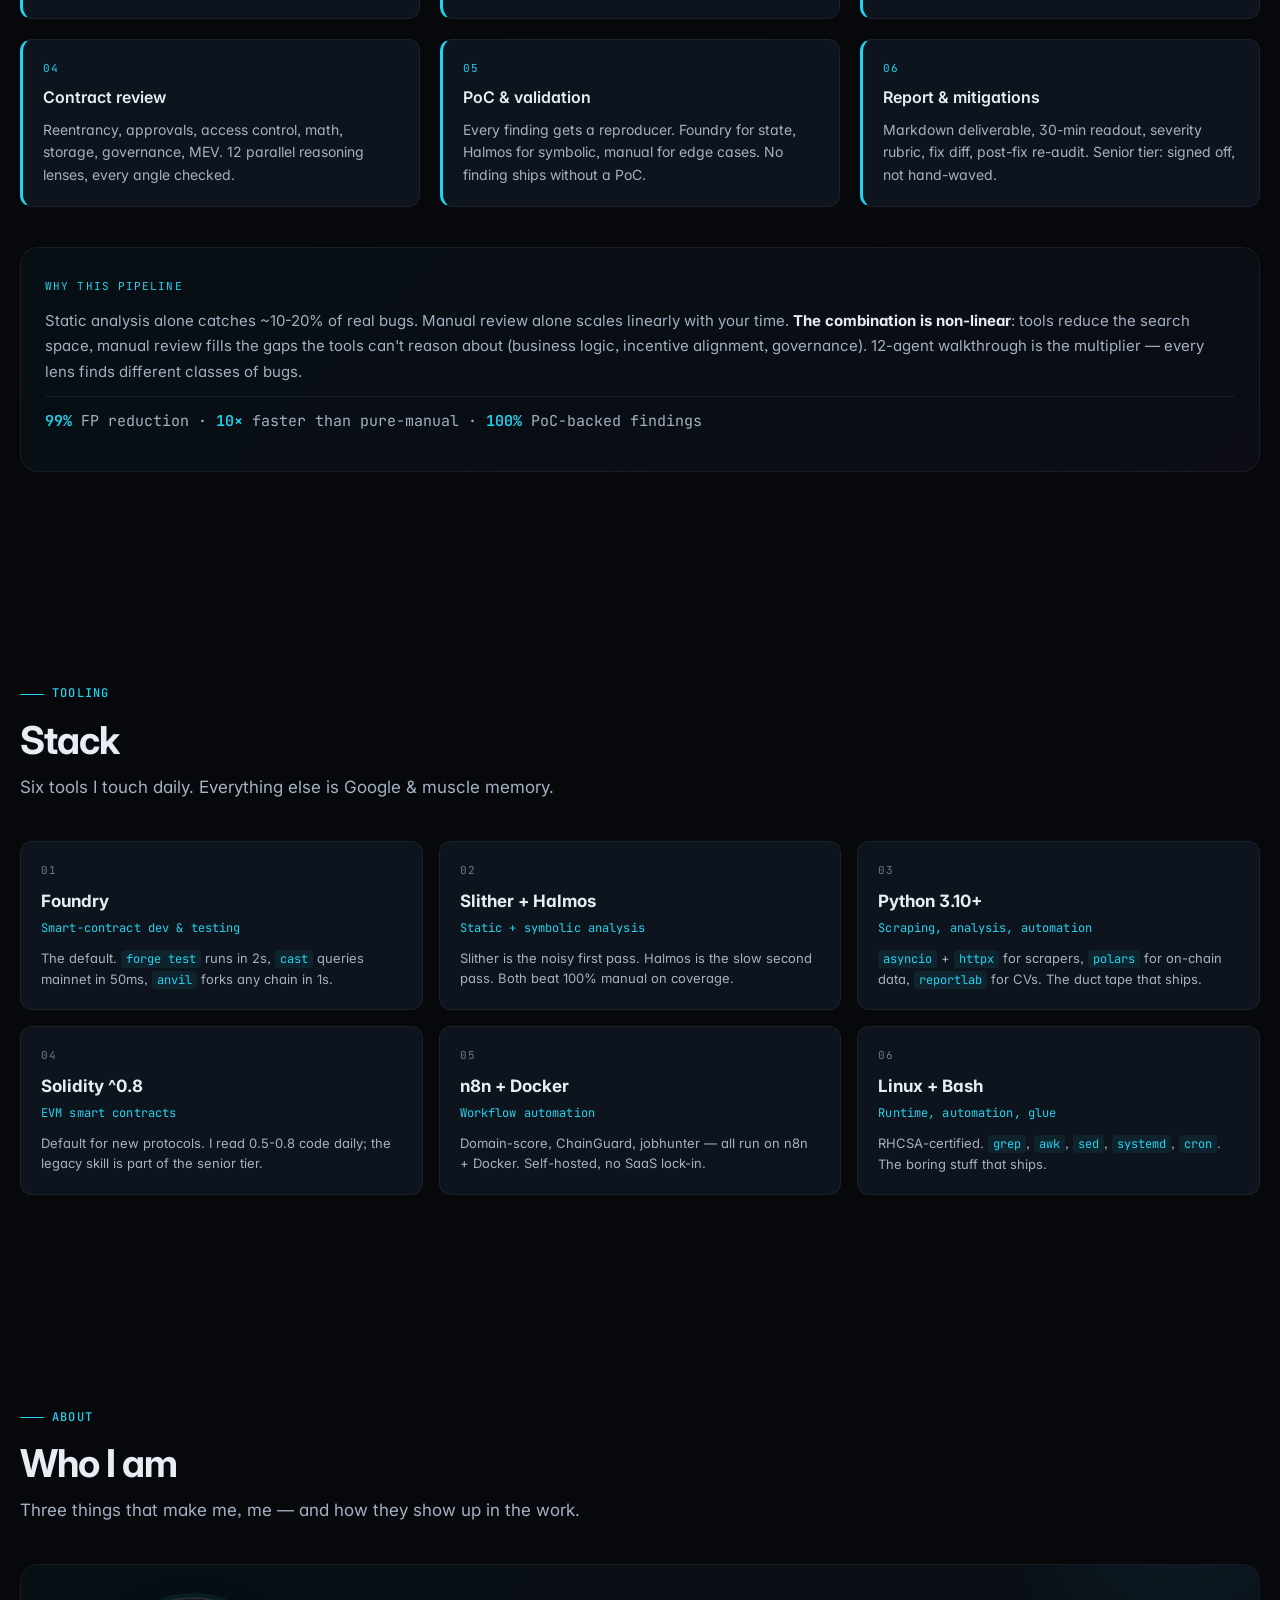
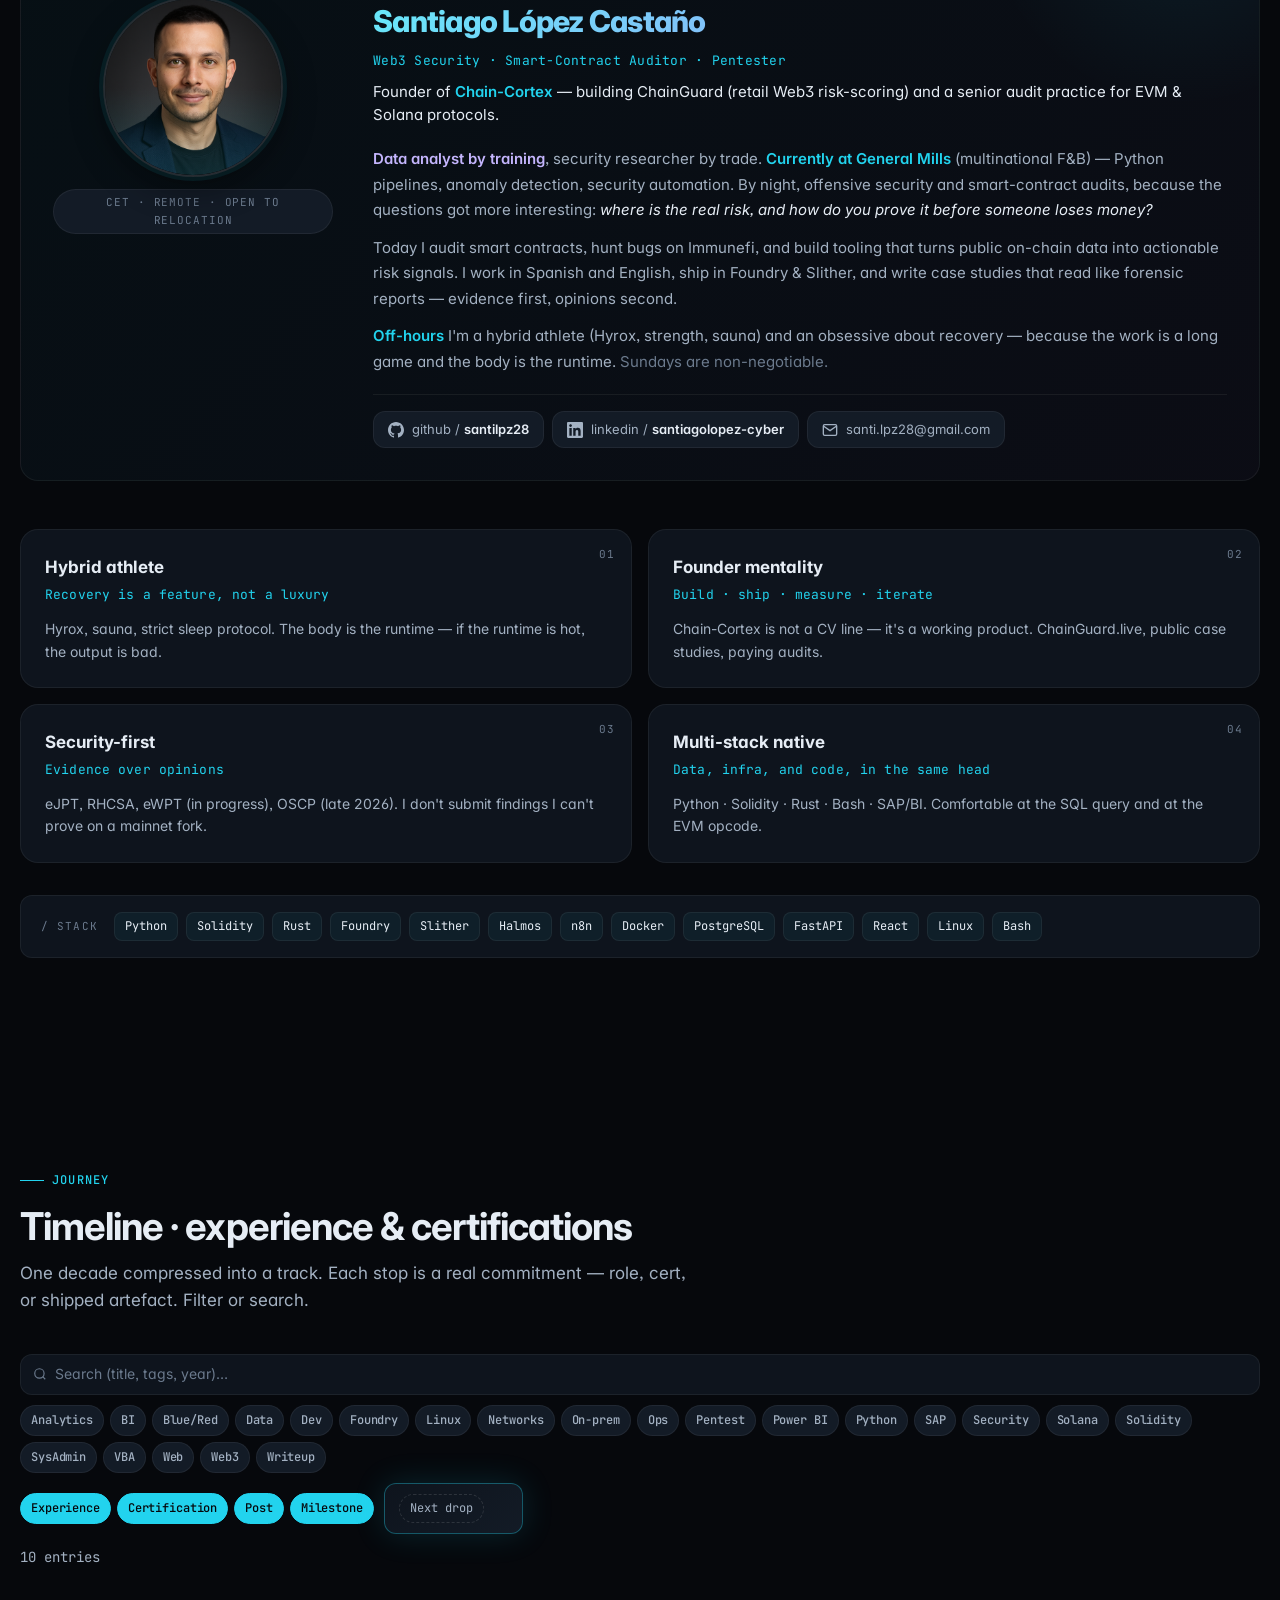
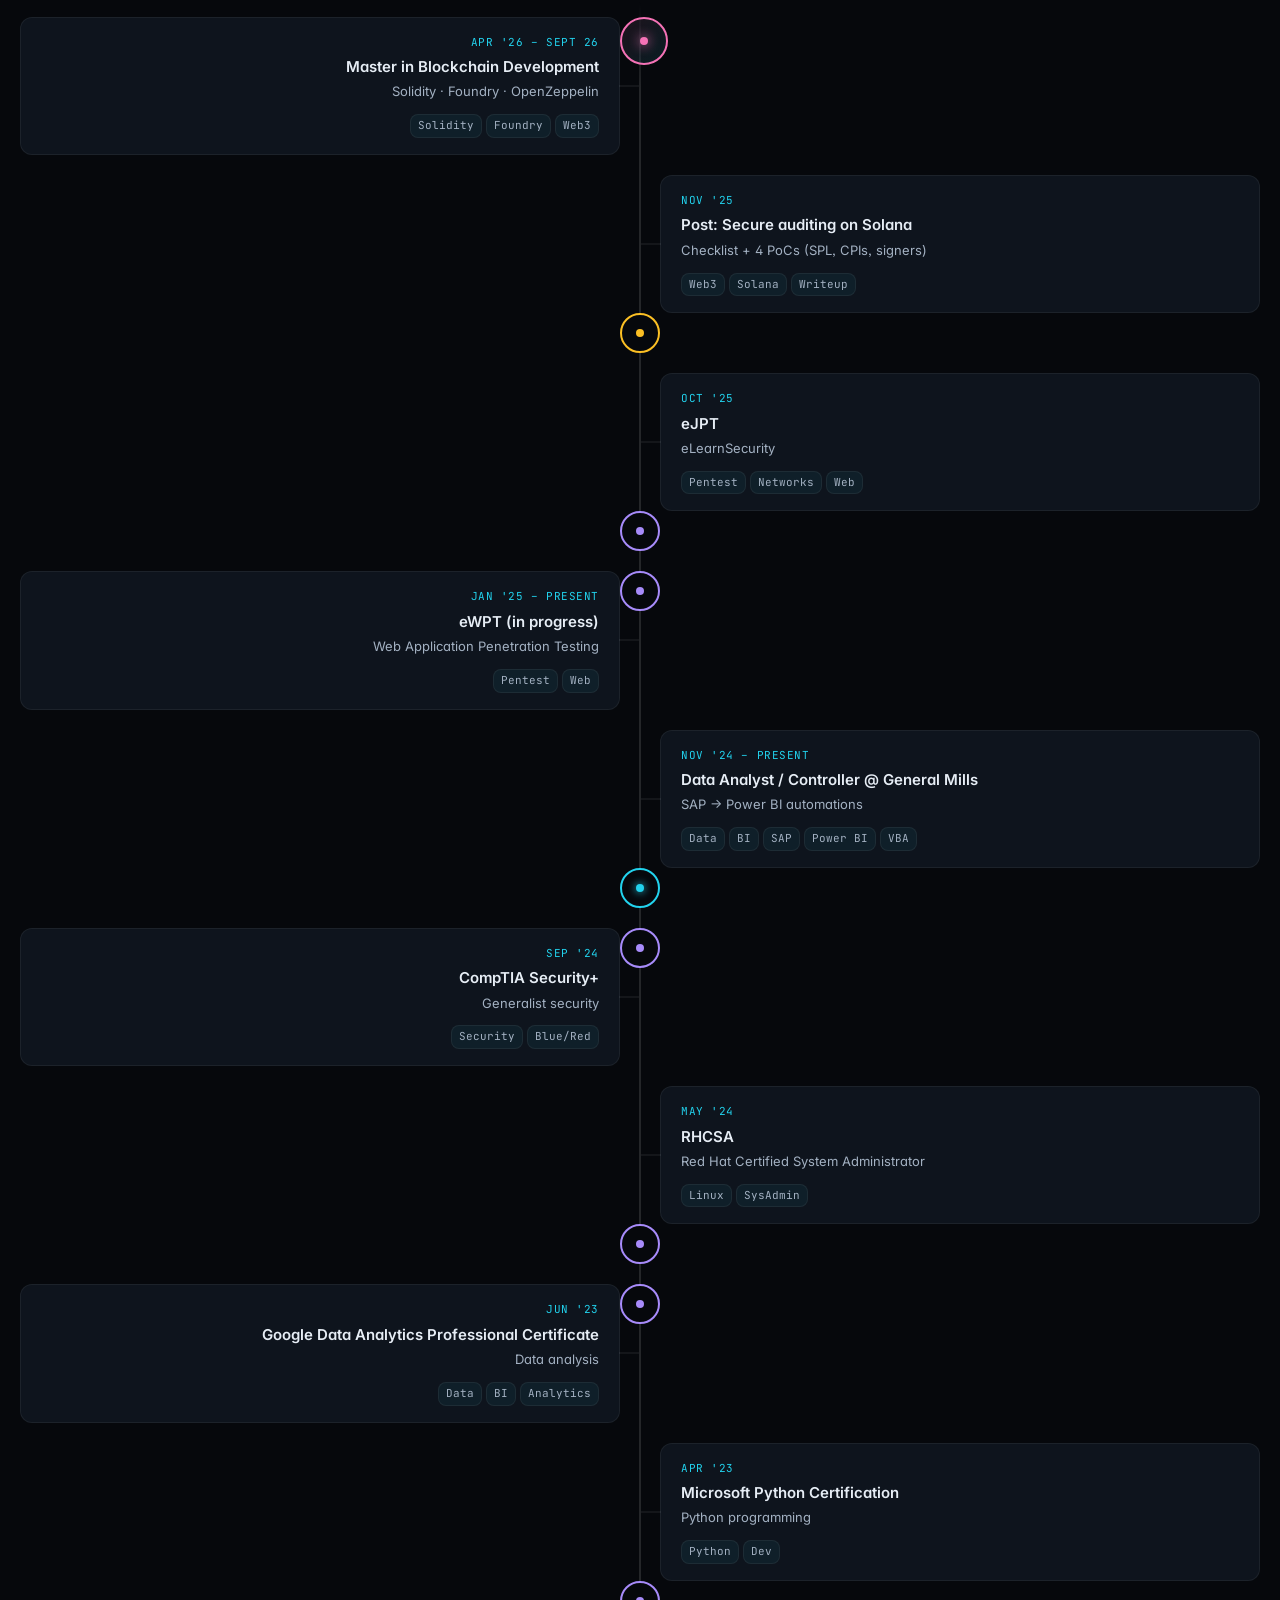
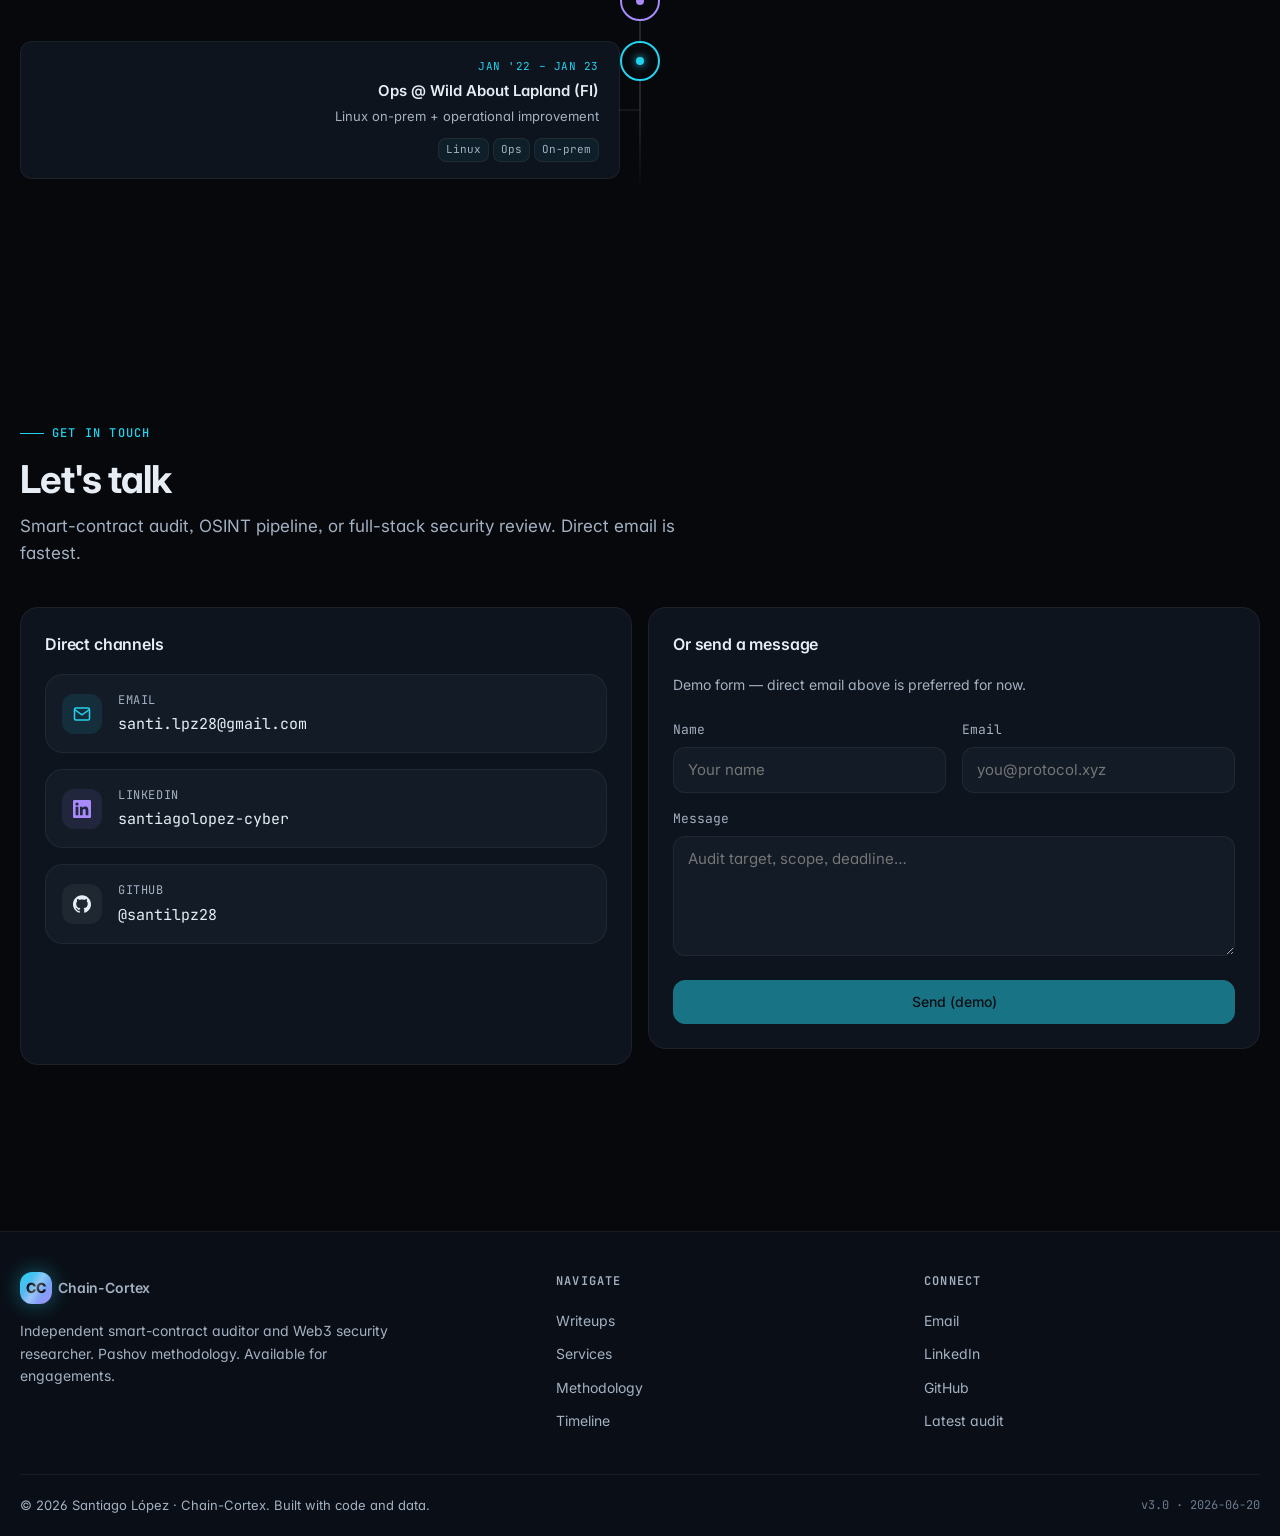
==== commit 0b1745e2: "feat(writeups): MVP — Censored by Authenticode, decrypted with AES (RootedCON 2026 / Securiters / 10" ====
--- a/index.html
+++ b/index.html
@@ -190,6 +190,39 @@
       </div>
 
       <div class="writeup-grid">
+        <a href="writeups/ctf-mvp-cert-aes.html" class="writeup-card">
+          <div class="writeup-cover" style="background:linear-gradient(135deg,#1a1d0e,#26300f)">
+            <div class="writeup-cover-icon" style="color:#a3e635;text-shadow:0 0 30px rgba(163,230,53,0.4);">
+              <small>CTF · 2026-09-19</small>
+              RE
+            </div>
+          </div>
+          <div class="writeup-body">
+            <div class="writeup-meta">
+              <span class="chip" style="background:rgba(163,230,53,0.15);color:#a3e635;">Reverse</span>
+              <span class="dot">·</span>
+              <span>RootedCON 2026</span>
+              <span class="dot">·</span>
+              <span>Caliphal Labs</span>
+            </div>
+            <h3 class="writeup-title">MVP — Censored by Authenticode, decrypted with AES — CTF writeup</h3>
+            <p class="writeup-desc">A Windows PE hides its real payload inside its own Authenticode certificate, encrypted with AES-256-CBC. Static analysis of the loader + key derivation reveals the inner PE in 3 minutes.</p>
+            <div class="writeup-tags">
+              <span class="chip">Authenticode</span>
+              <span class="chip">AES-256-CBC</span>
+              <span class="chip">BCrypt</span>
+              <span class="chip">ImageGetCertificateData</span>
+            </div>
+            <div class="writeup-footer">
+              <div class="writeup-score">
+                <span class="label">Class</span>
+                <span>Reverse</span>
+              </div>
+              <div class="writeup-cta">Read writeup <span>→</span></div>
+            </div>
+          </div>
+        </a>
+
         <a href="writeups/ctf-md5-truncated-collision.html" class="writeup-card">
           <div class="writeup-cover" style="background:linear-gradient(135deg,#1a0e1d,#260f1a)">
             <div class="writeup-cover-icon" style="color:#fca5a5;text-shadow:0 0 30px rgba(252,165,165,0.35);">
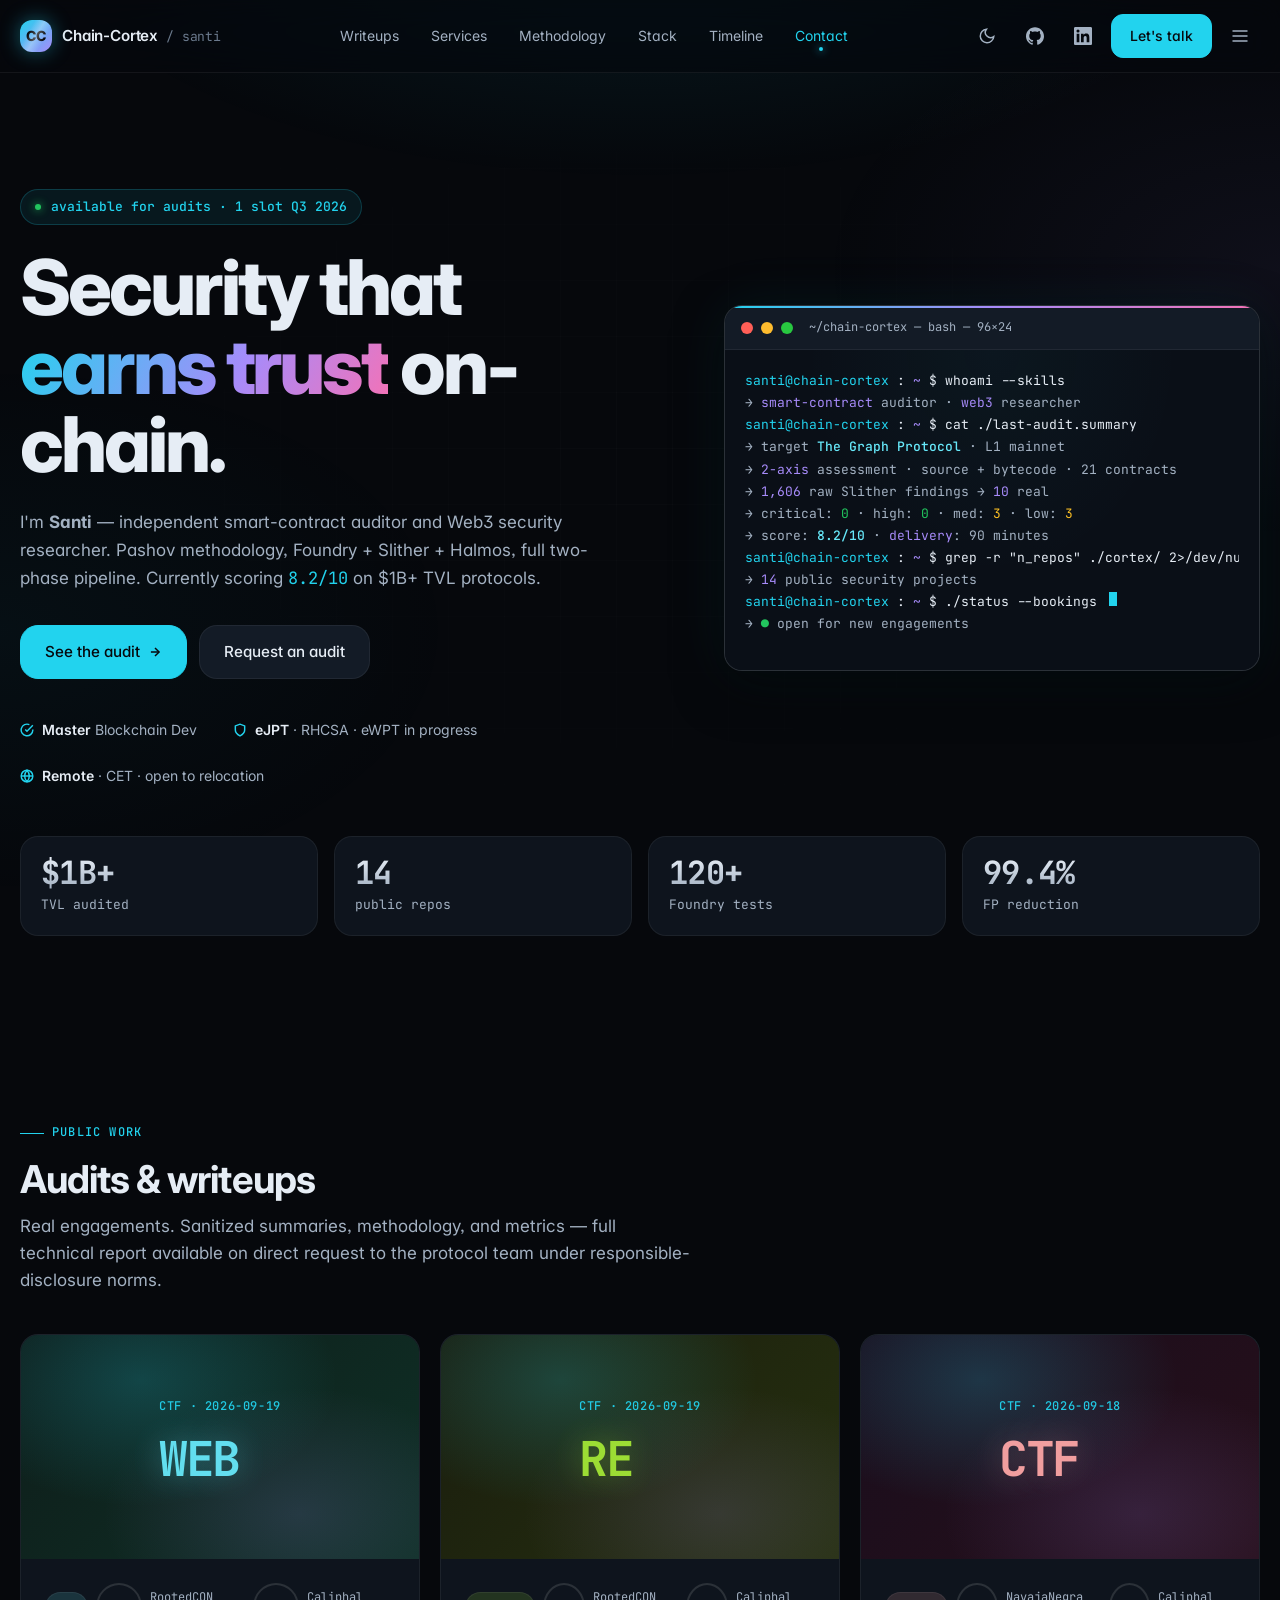
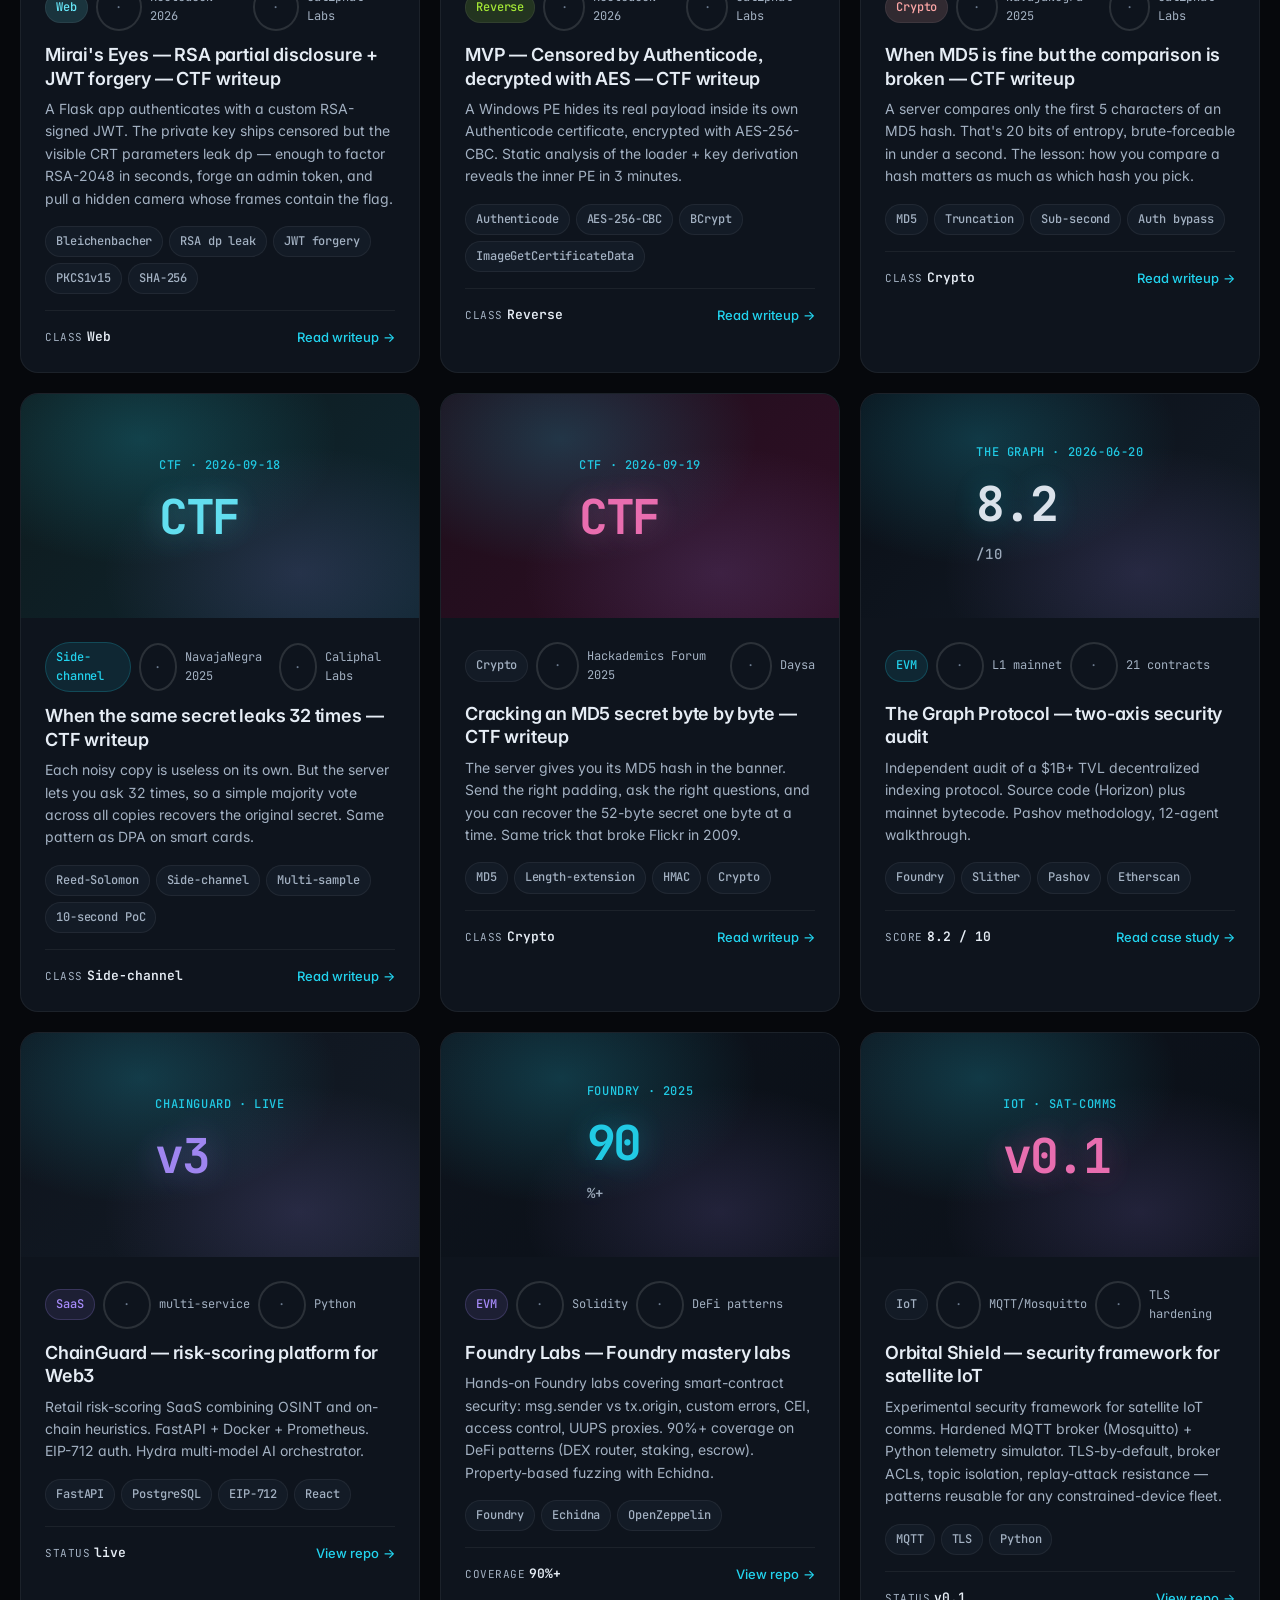
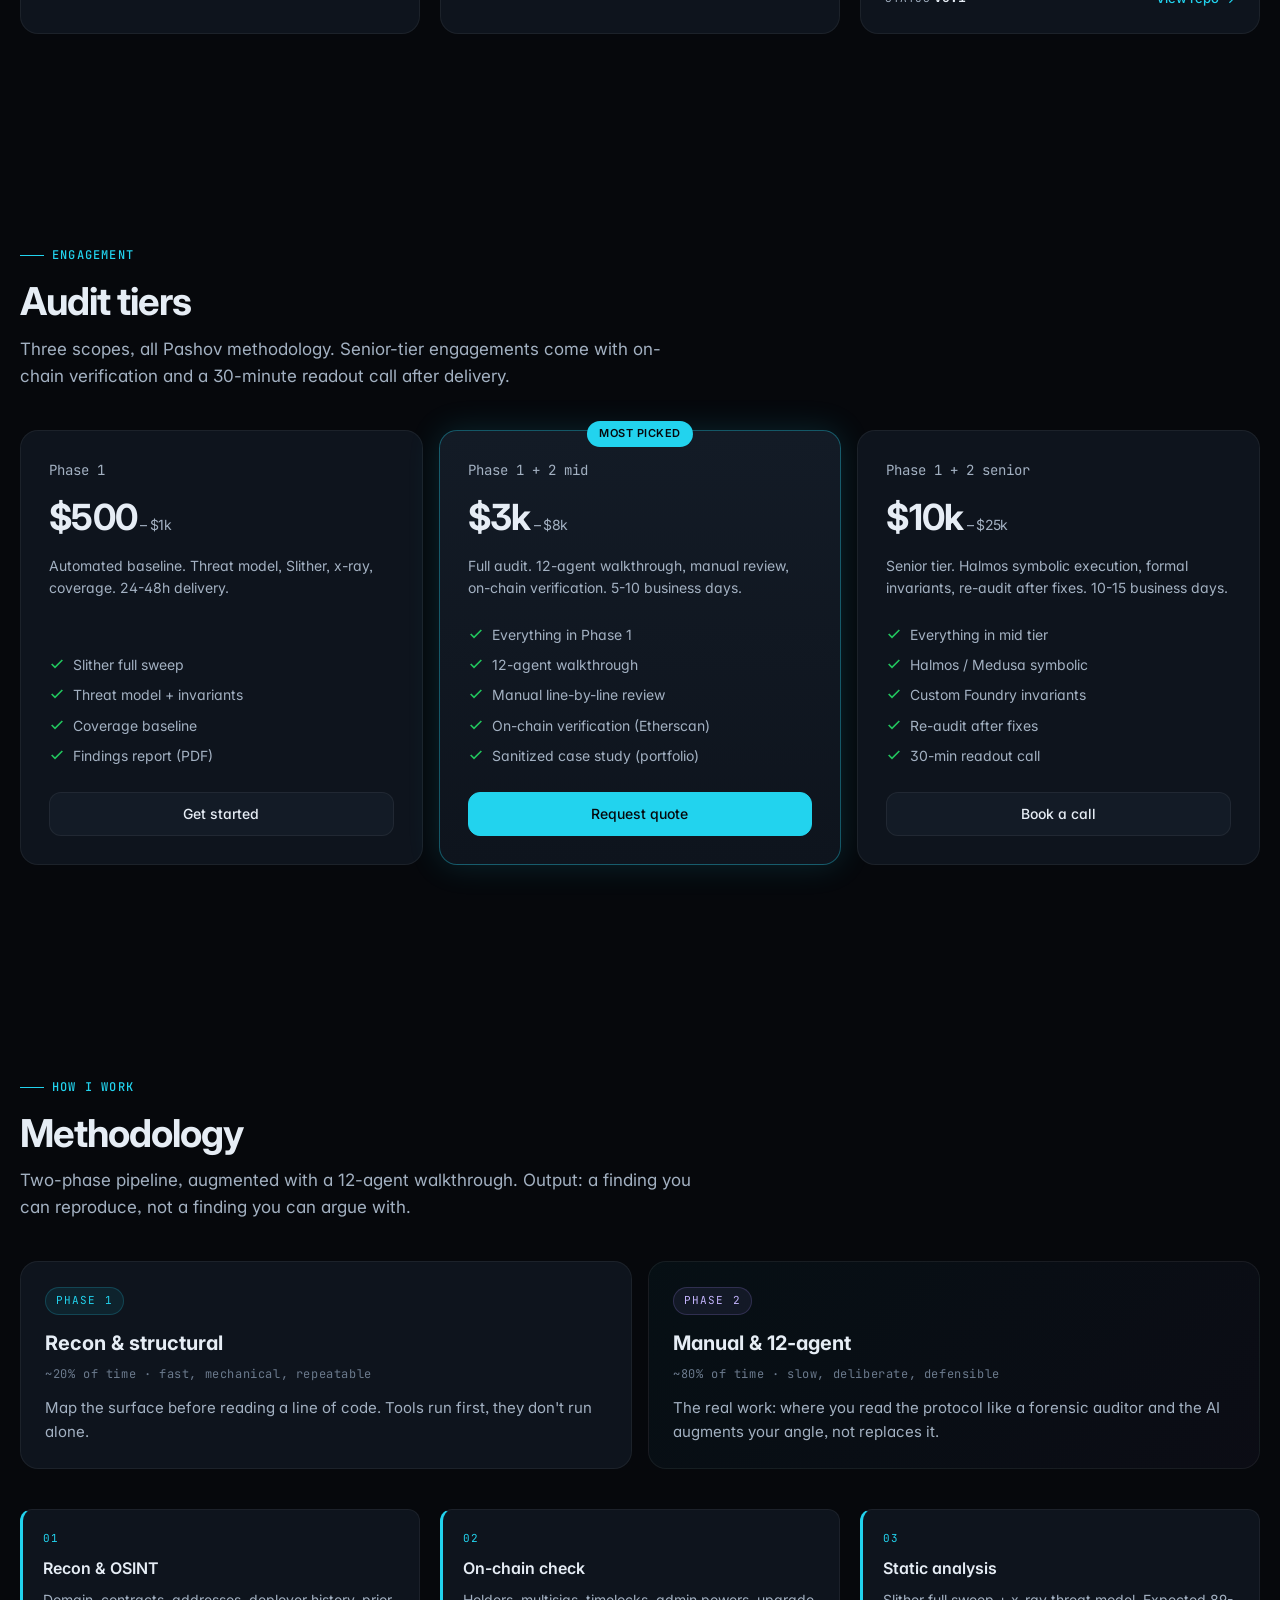
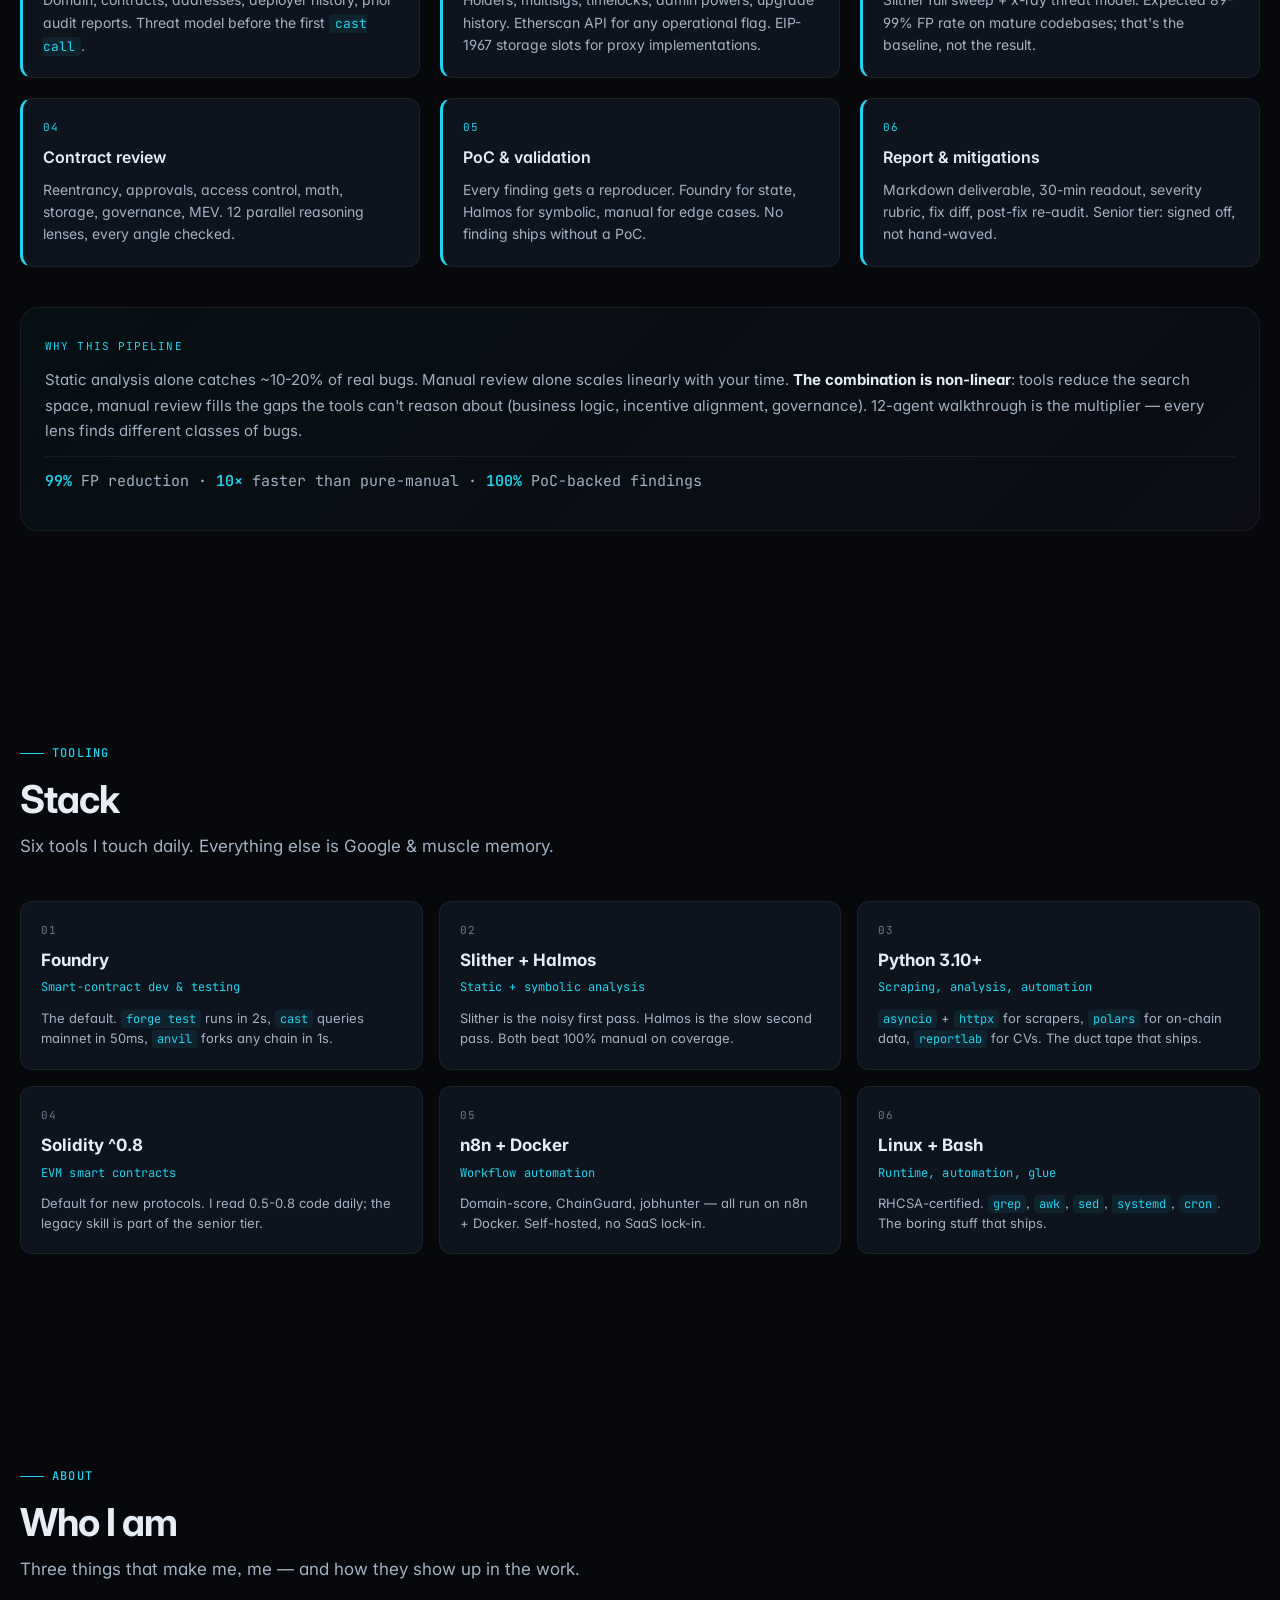
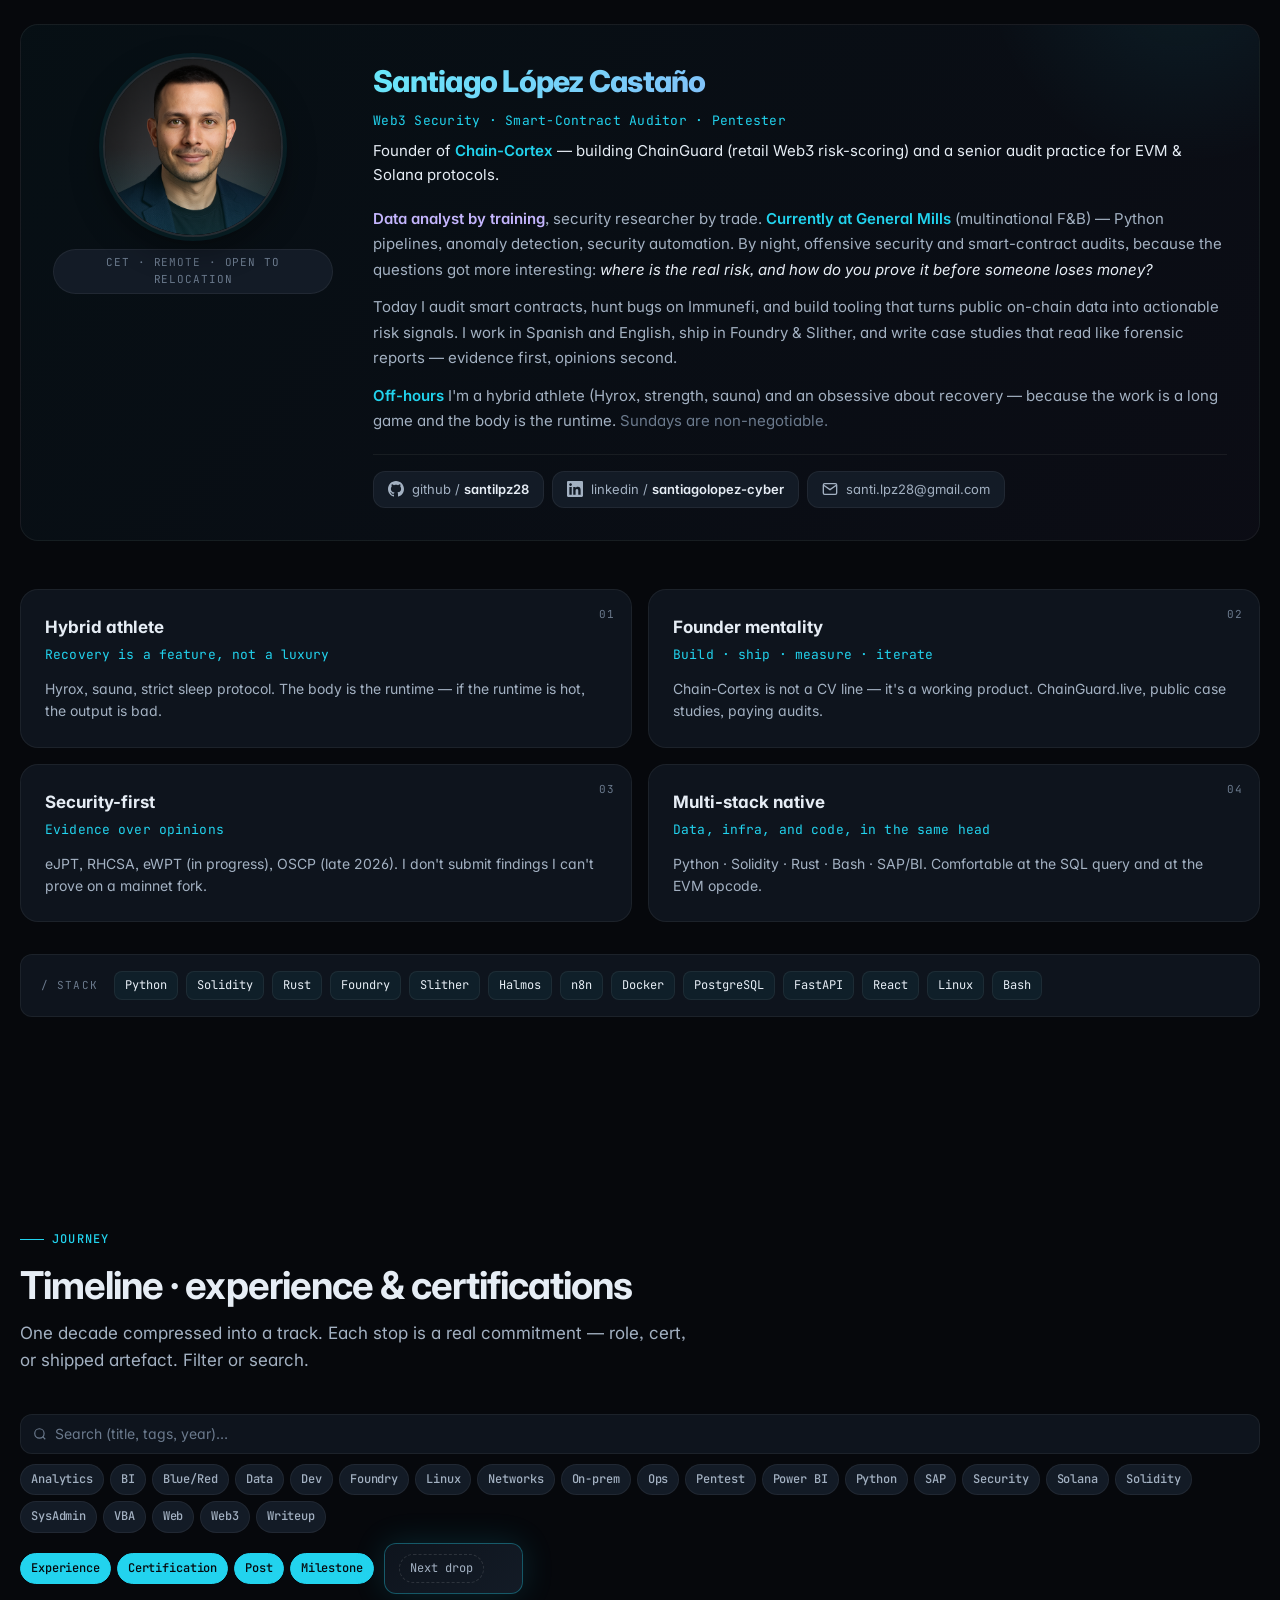
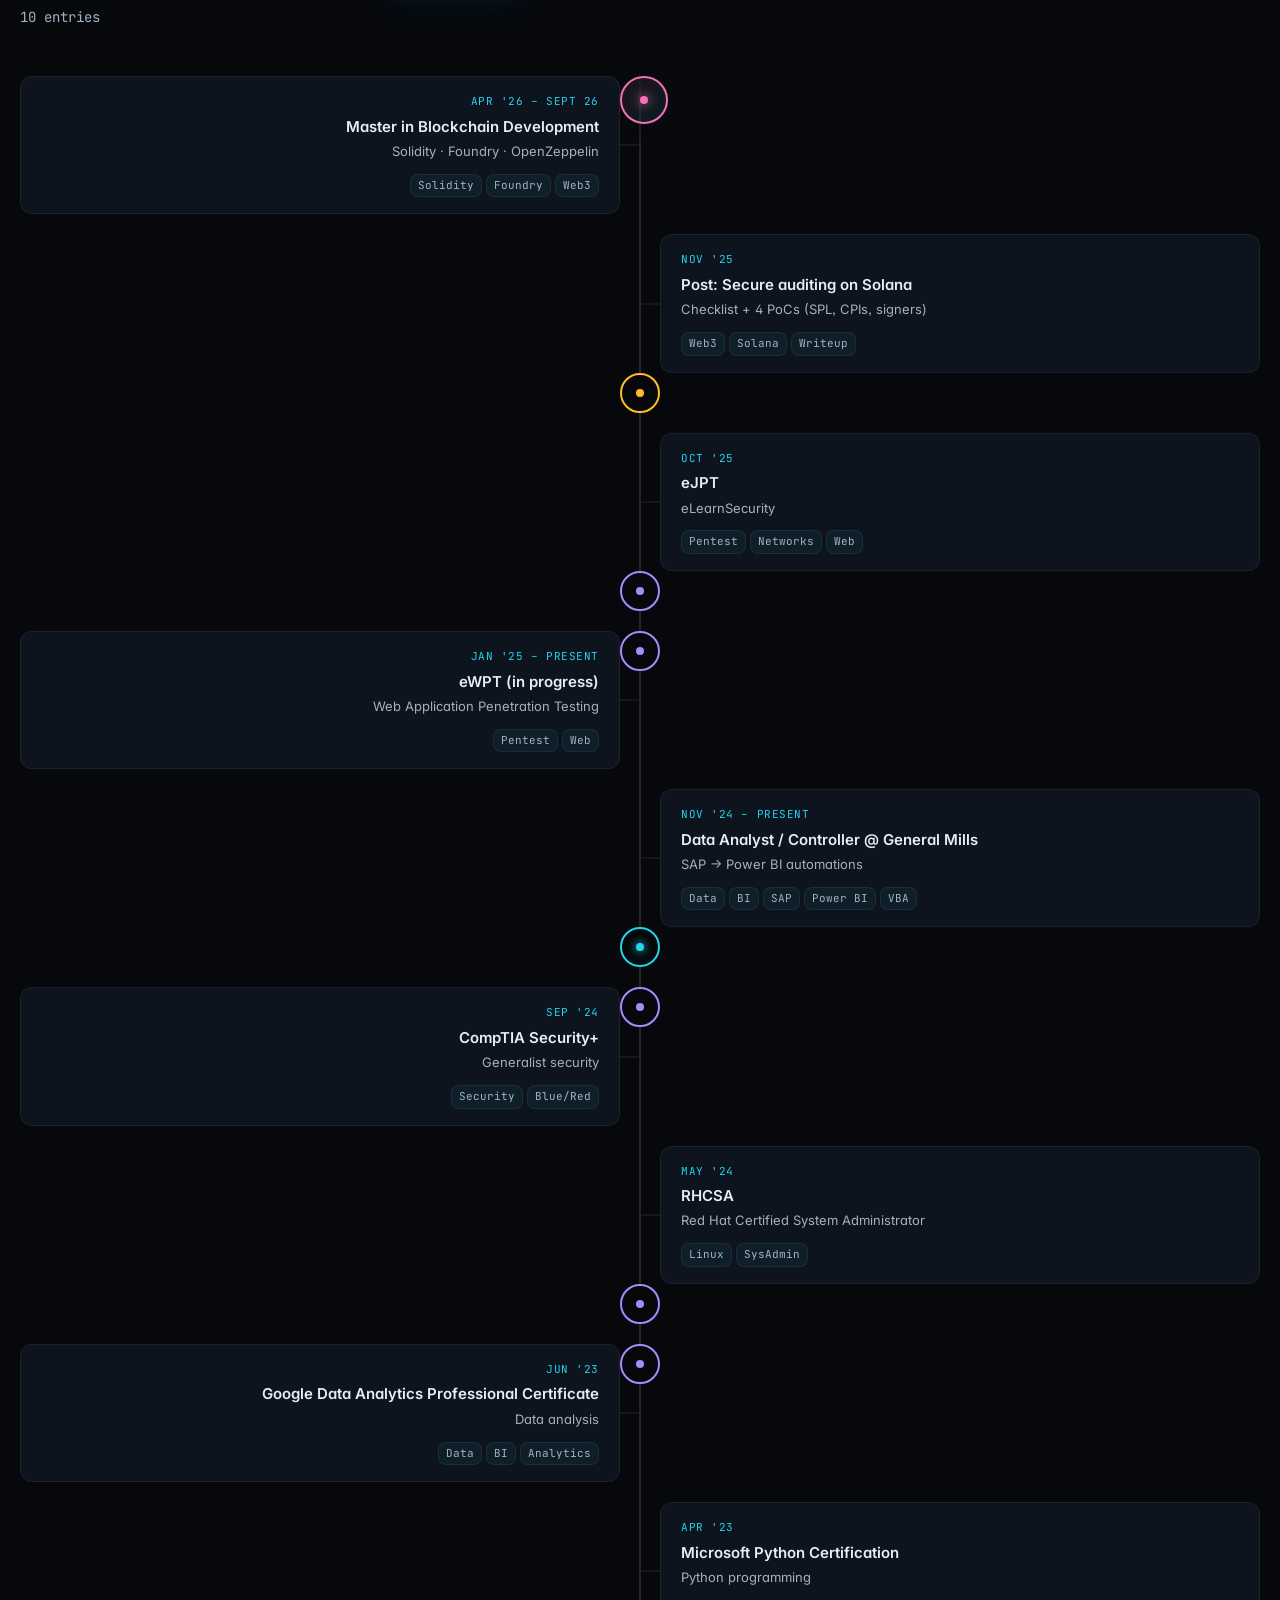
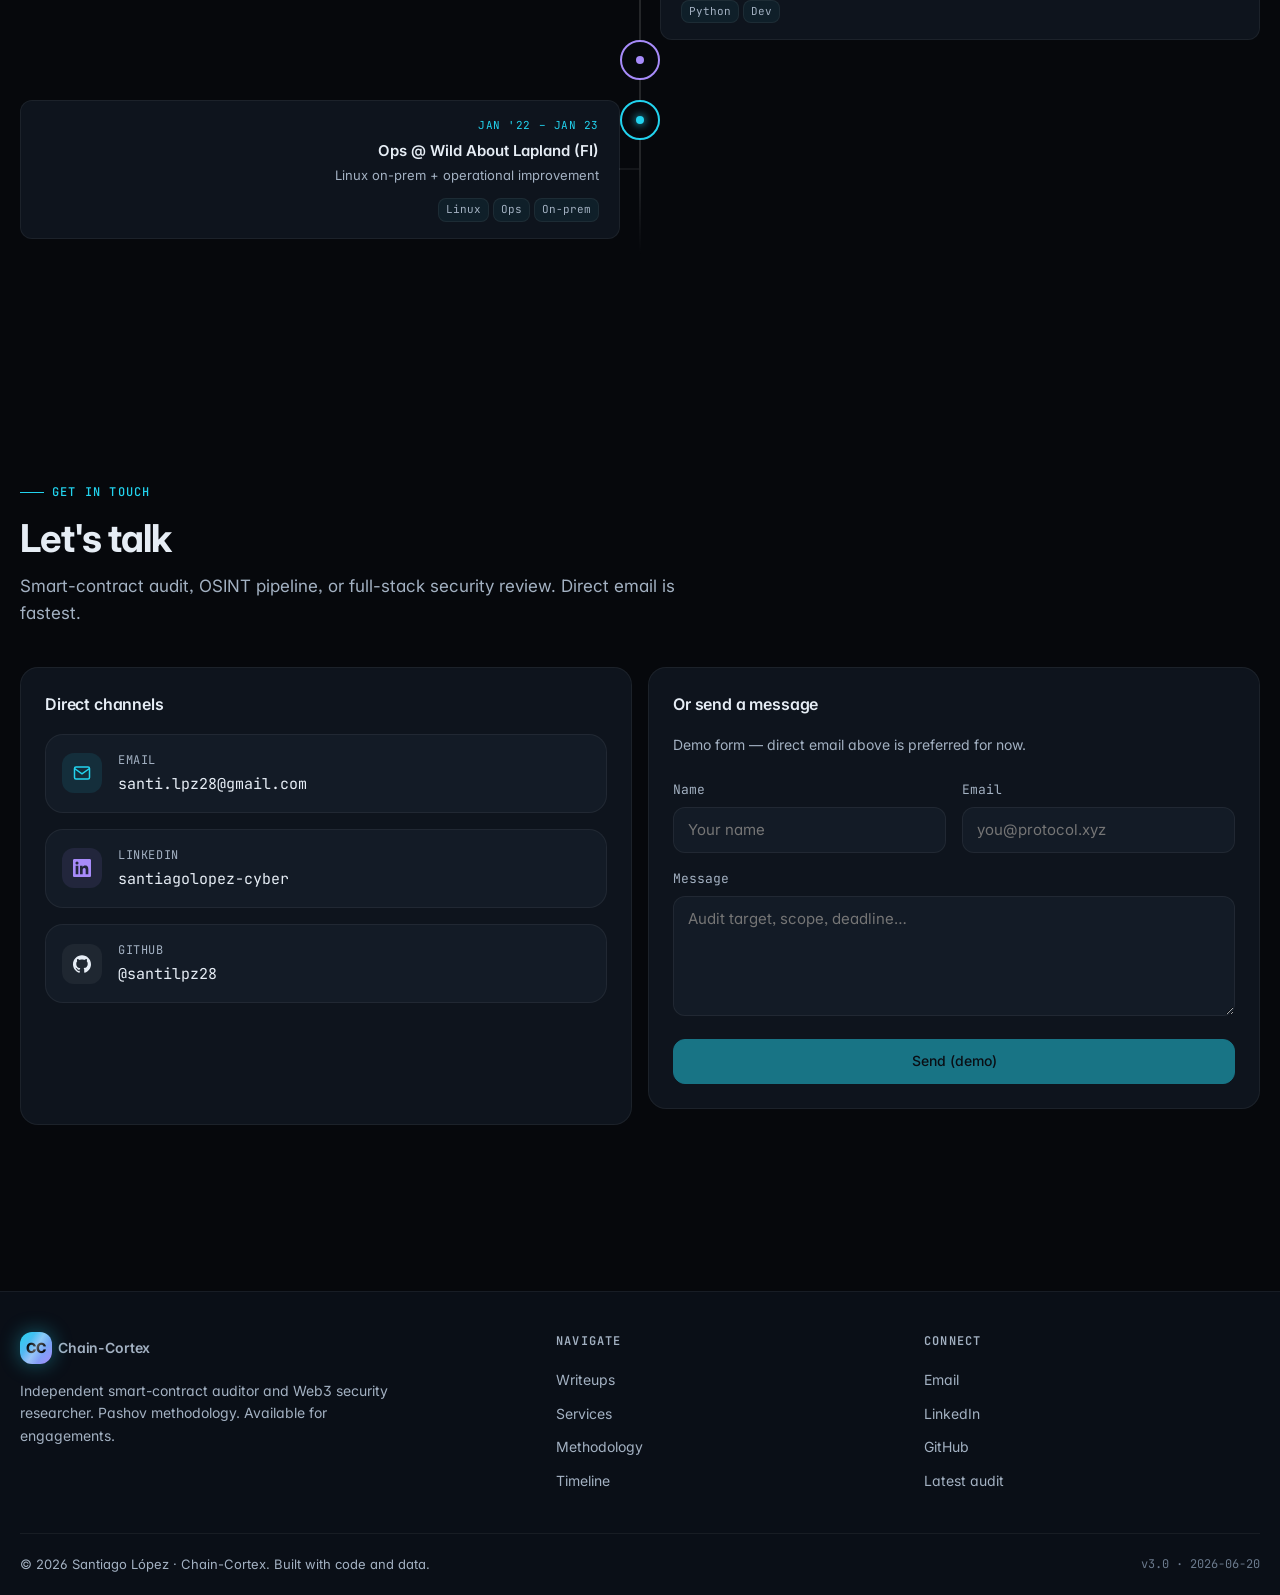
==== commit e38dba00: "feat(writeups): add Mirai's Eyes — RSA partial disclosure + JWT forgery Sanitized writeup for the pu" ====
--- a/index.html
+++ b/index.html
@@ -190,6 +190,40 @@
       </div>
 
       <div class="writeup-grid">
+        <a href="writeups/ctf-mirais-eyes-web.html" class="writeup-card">
+          <div class="writeup-cover" style="background:linear-gradient(135deg,#0e1d1a,#0f3026)">
+            <div class="writeup-cover-icon" style="color:#67e8f9;text-shadow:0 0 30px rgba(103,232,249,0.4);">
+              <small>CTF · 2026-09-19</small>
+              WEB
+            </div>
+          </div>
+          <div class="writeup-body">
+            <div class="writeup-meta">
+              <span class="chip" style="background:rgba(103,232,249,0.15);color:#67e8f9;">Web</span>
+              <span class="dot">·</span>
+              <span>RootedCON 2026</span>
+              <span class="dot">·</span>
+              <span>Caliphal Labs</span>
+            </div>
+            <h3 class="writeup-title">Mirai's Eyes — RSA partial disclosure + JWT forgery — CTF writeup</h3>
+            <p class="writeup-desc">A Flask app authenticates with a custom RSA-signed JWT. The private key ships censored but the visible CRT parameters leak dp — enough to factor RSA-2048 in seconds, forge an admin token, and pull a hidden camera whose frames contain the flag.</p>
+            <div class="writeup-tags">
+              <span class="chip">Bleichenbacher</span>
+              <span class="chip">RSA dp leak</span>
+              <span class="chip">JWT forgery</span>
+              <span class="chip">PKCS1v15</span>
+              <span class="chip">SHA-256</span>
+            </div>
+            <div class="writeup-footer">
+              <div class="writeup-score">
+                <span class="label">Class</span>
+                <span>Web</span>
+              </div>
+              <div class="writeup-cta">Read writeup <span>→</span></div>
+            </div>
+          </div>
+        </a>
+
         <a href="writeups/ctf-mvp-cert-aes.html" class="writeup-card">
           <div class="writeup-cover" style="background:linear-gradient(135deg,#1a1d0e,#26300f)">
             <div class="writeup-cover-icon" style="color:#a3e635;text-shadow:0 0 30px rgba(163,230,53,0.4);">
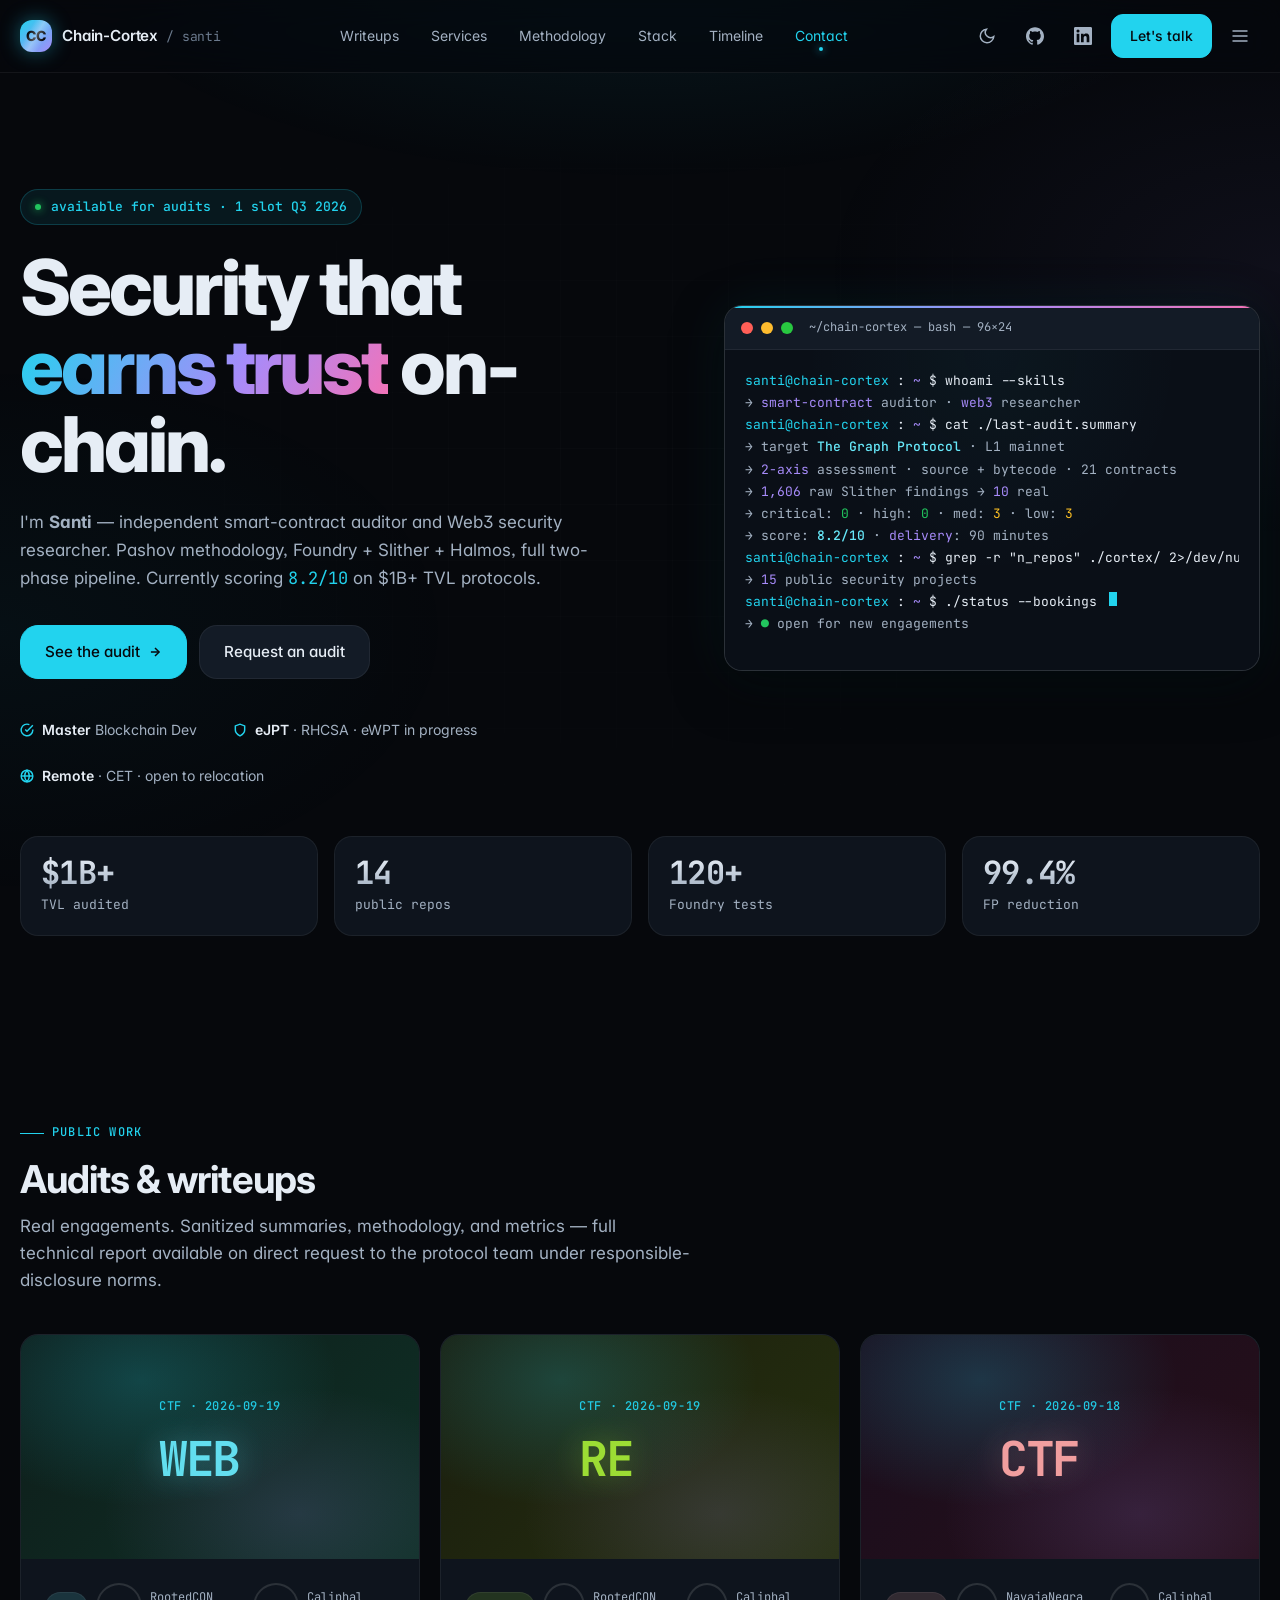
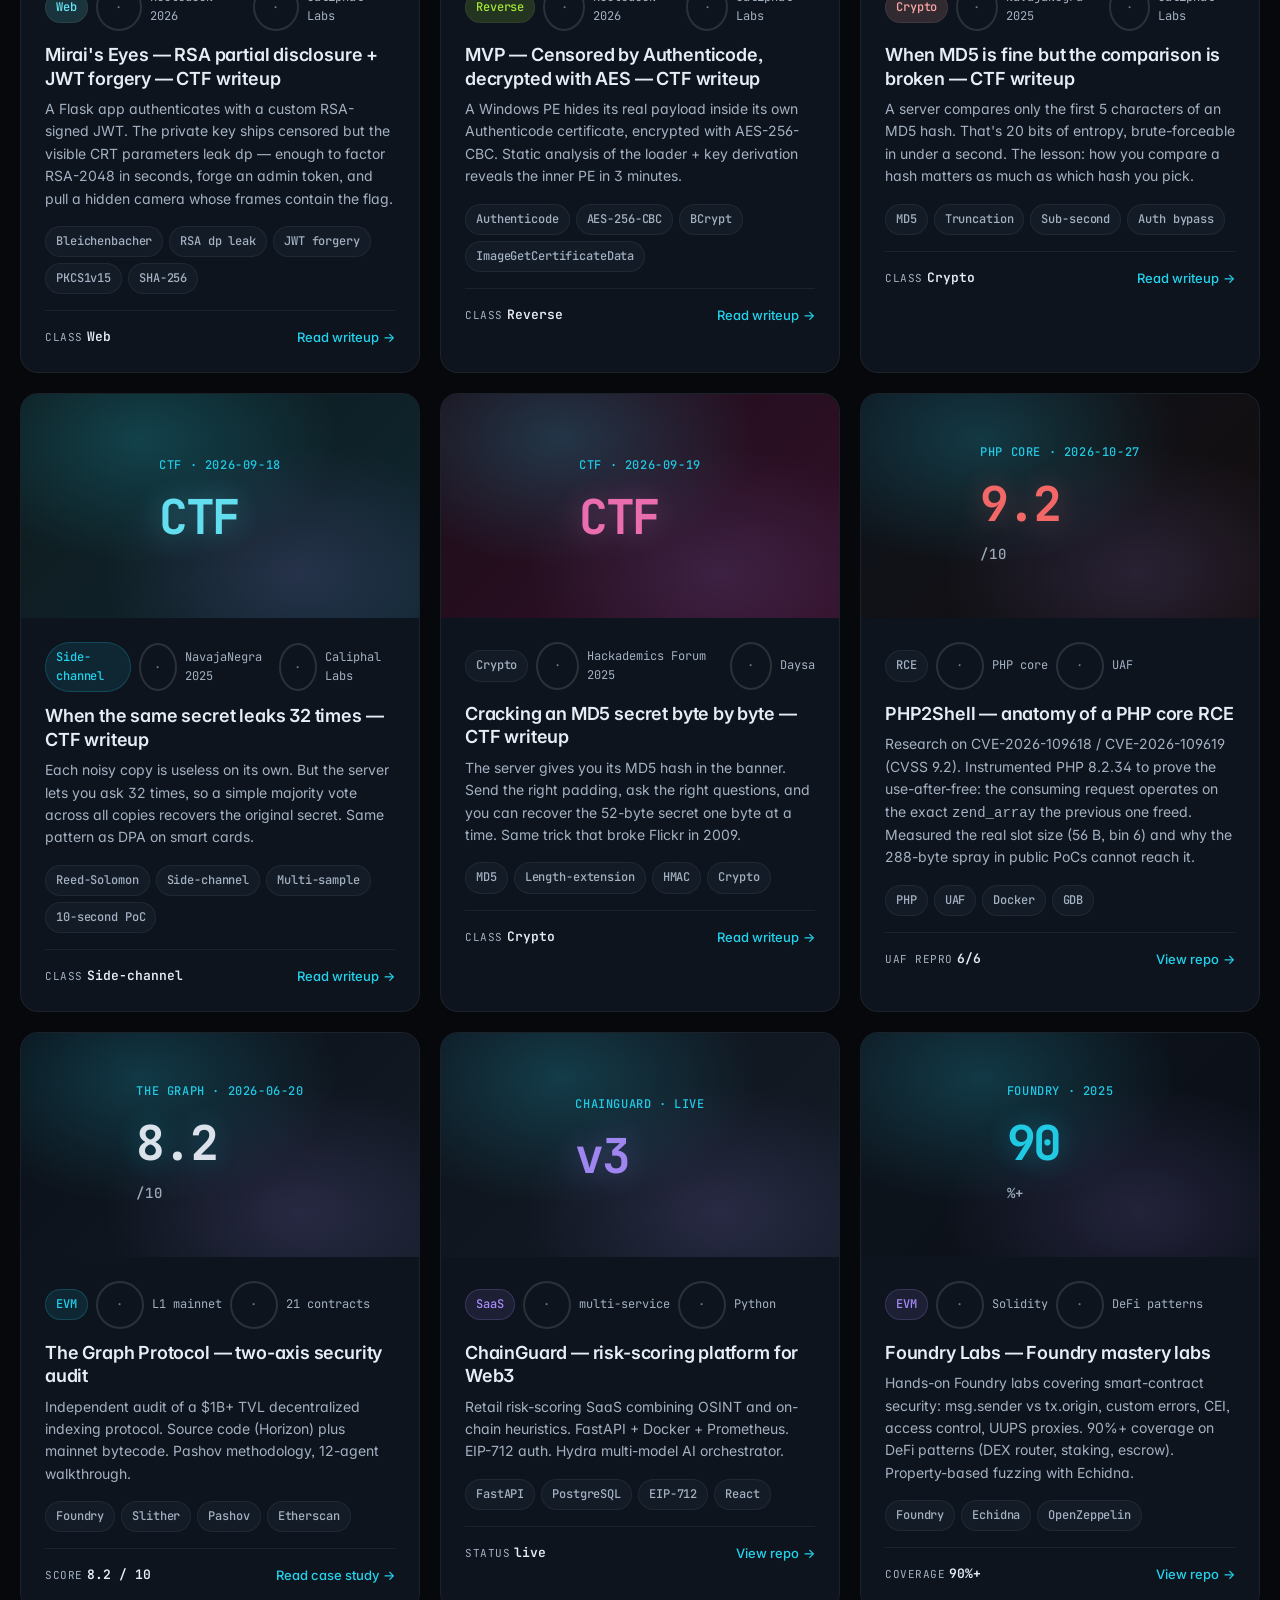
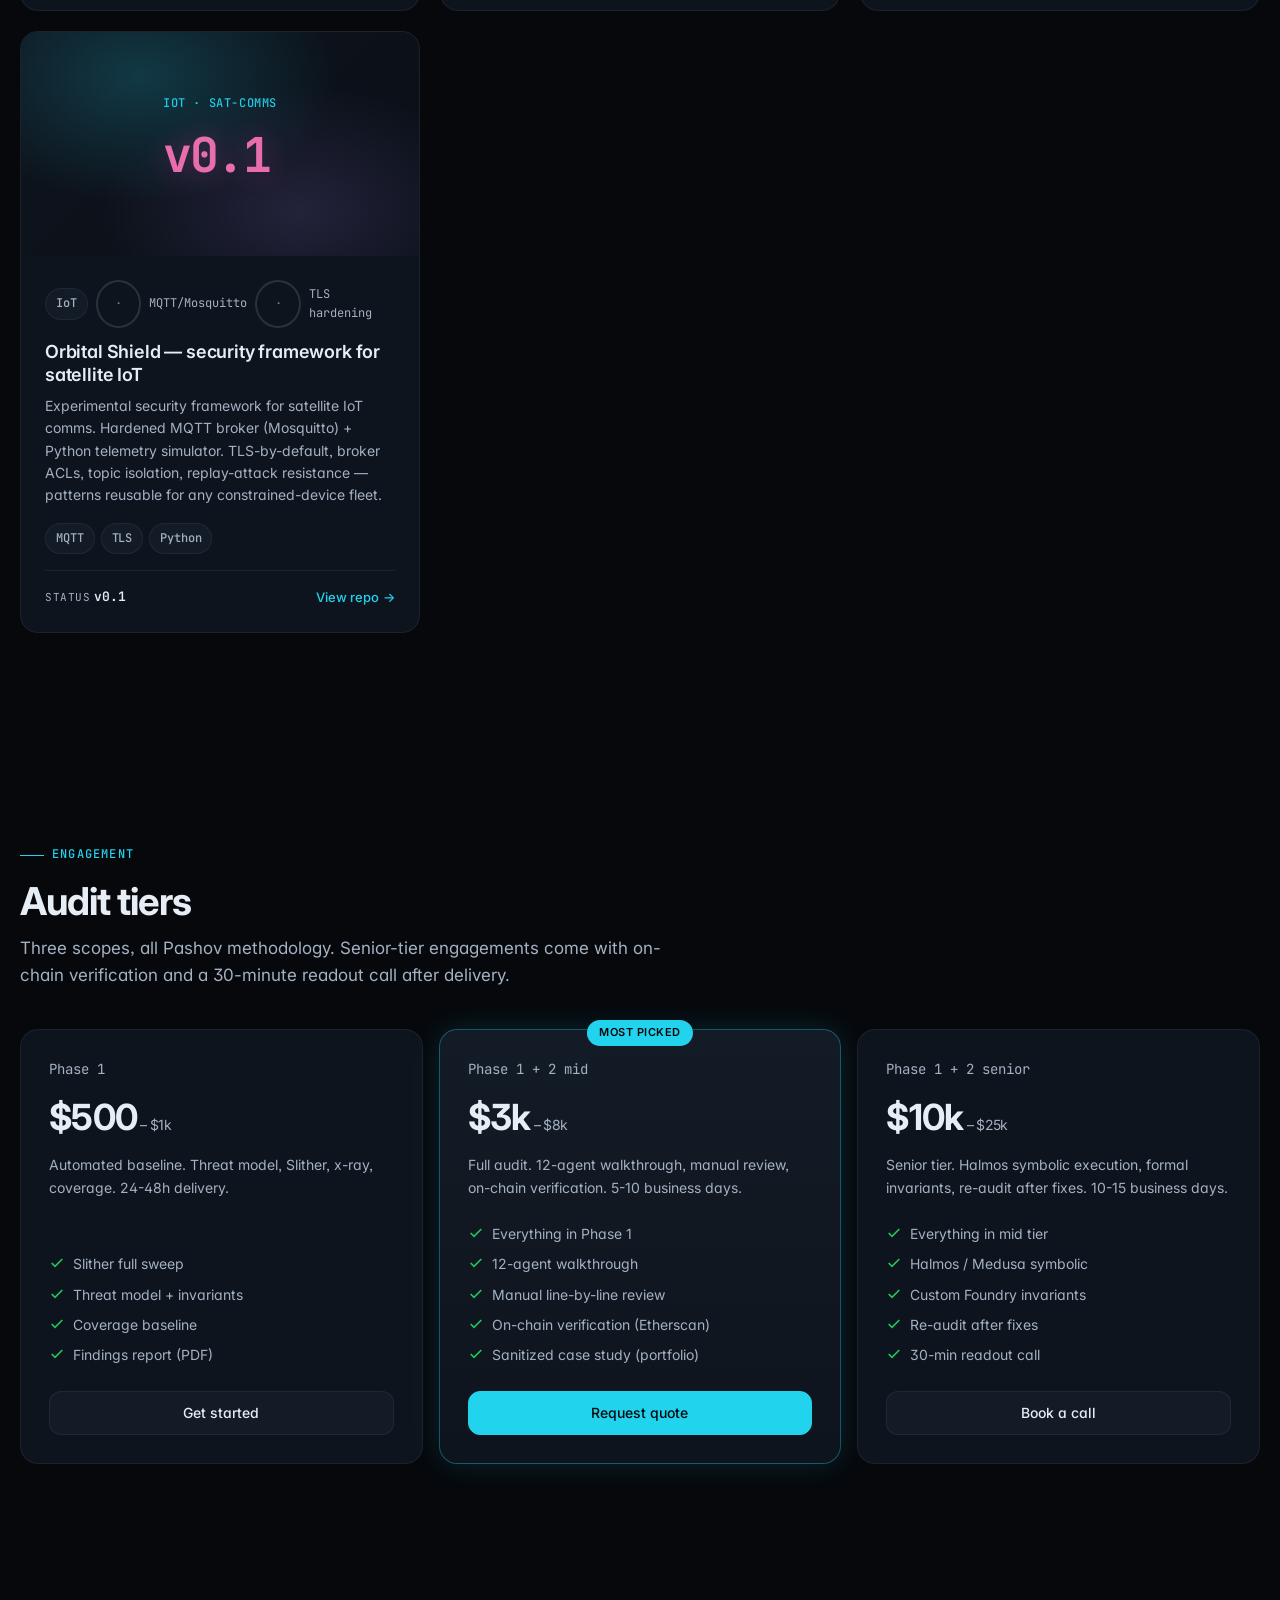
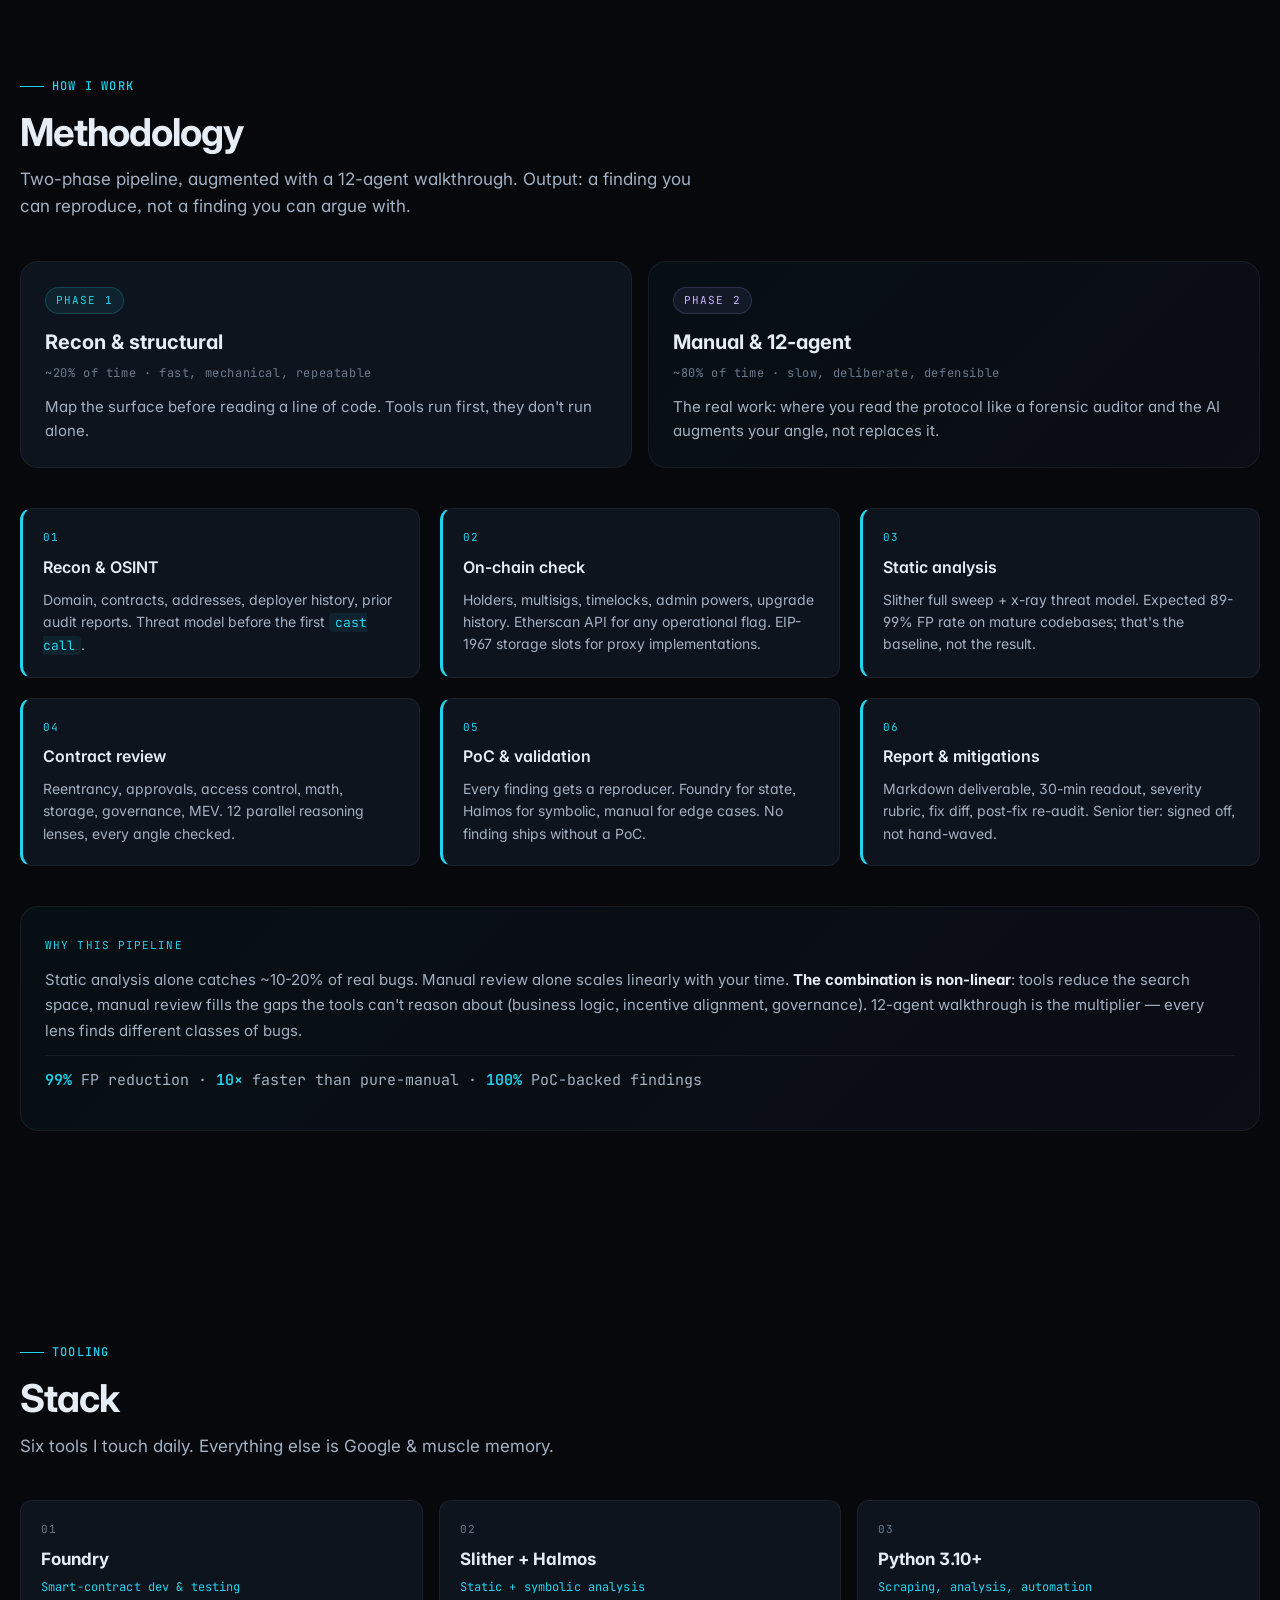
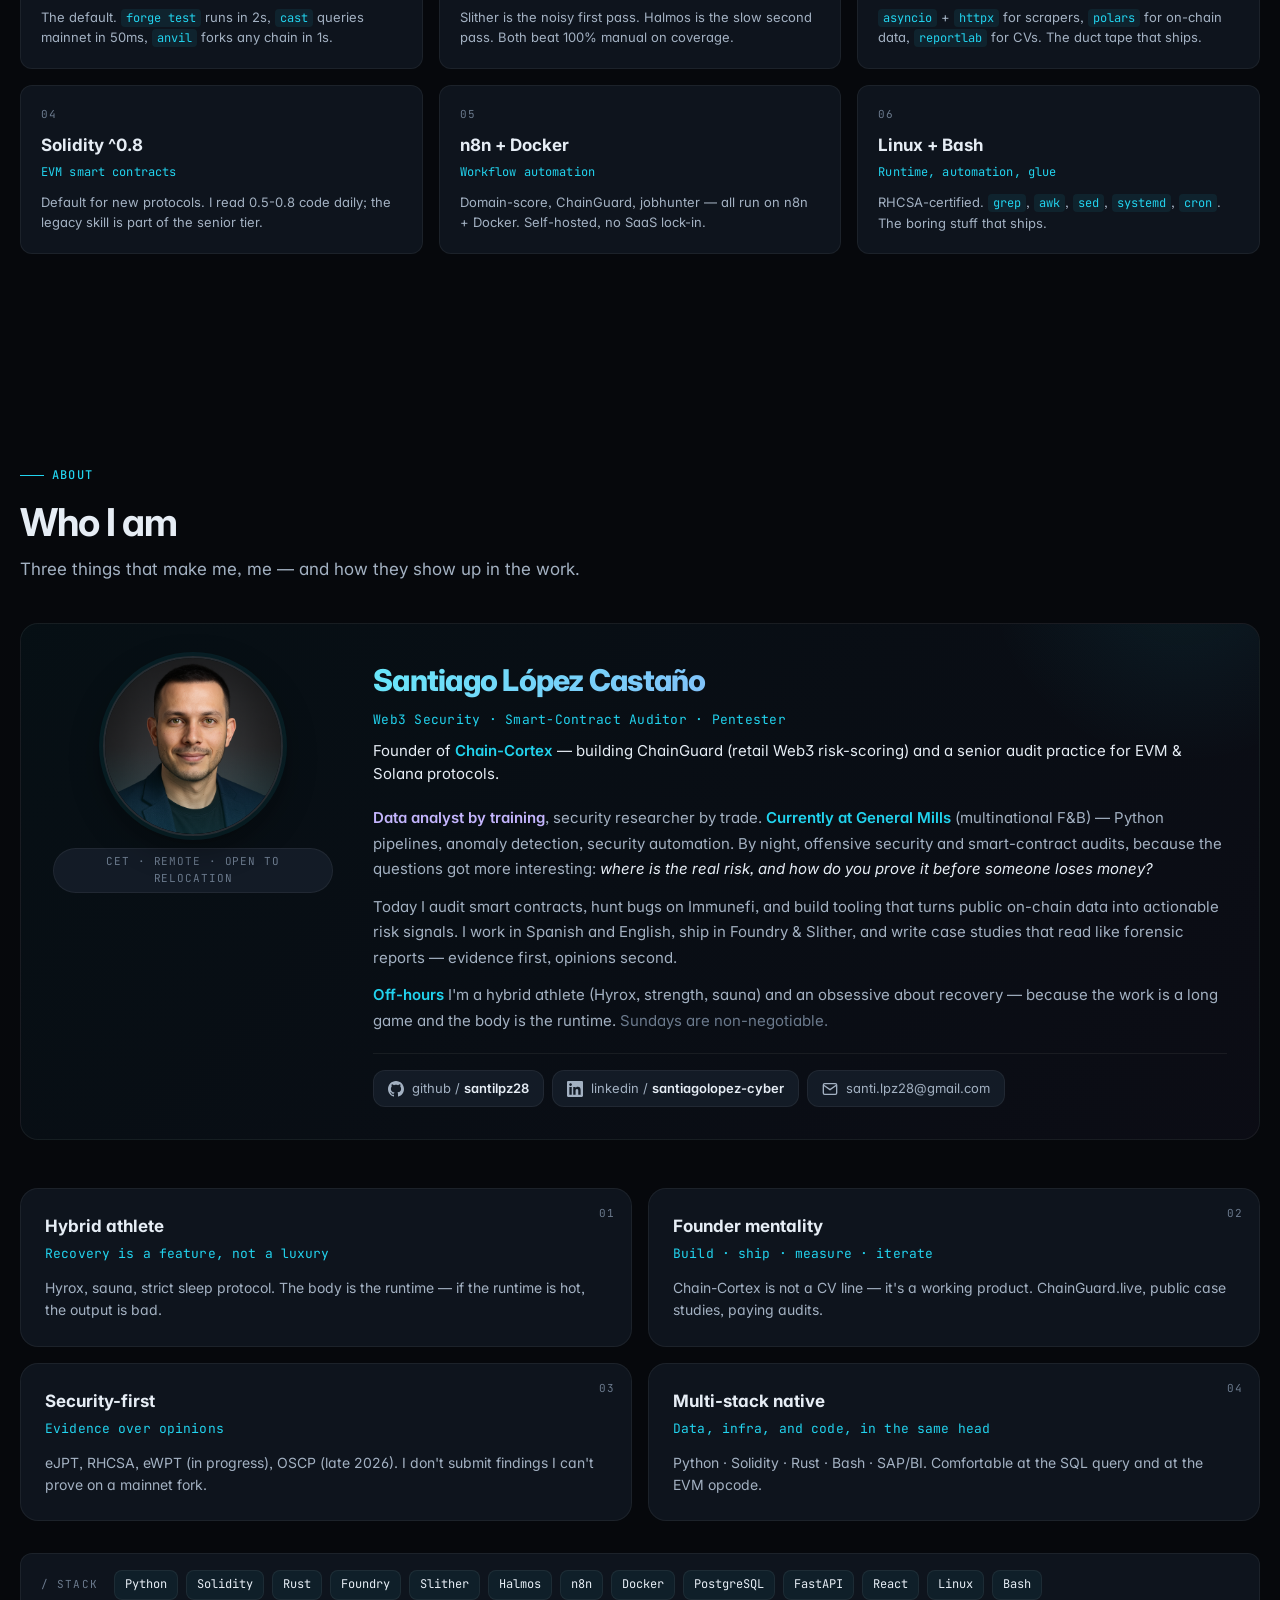
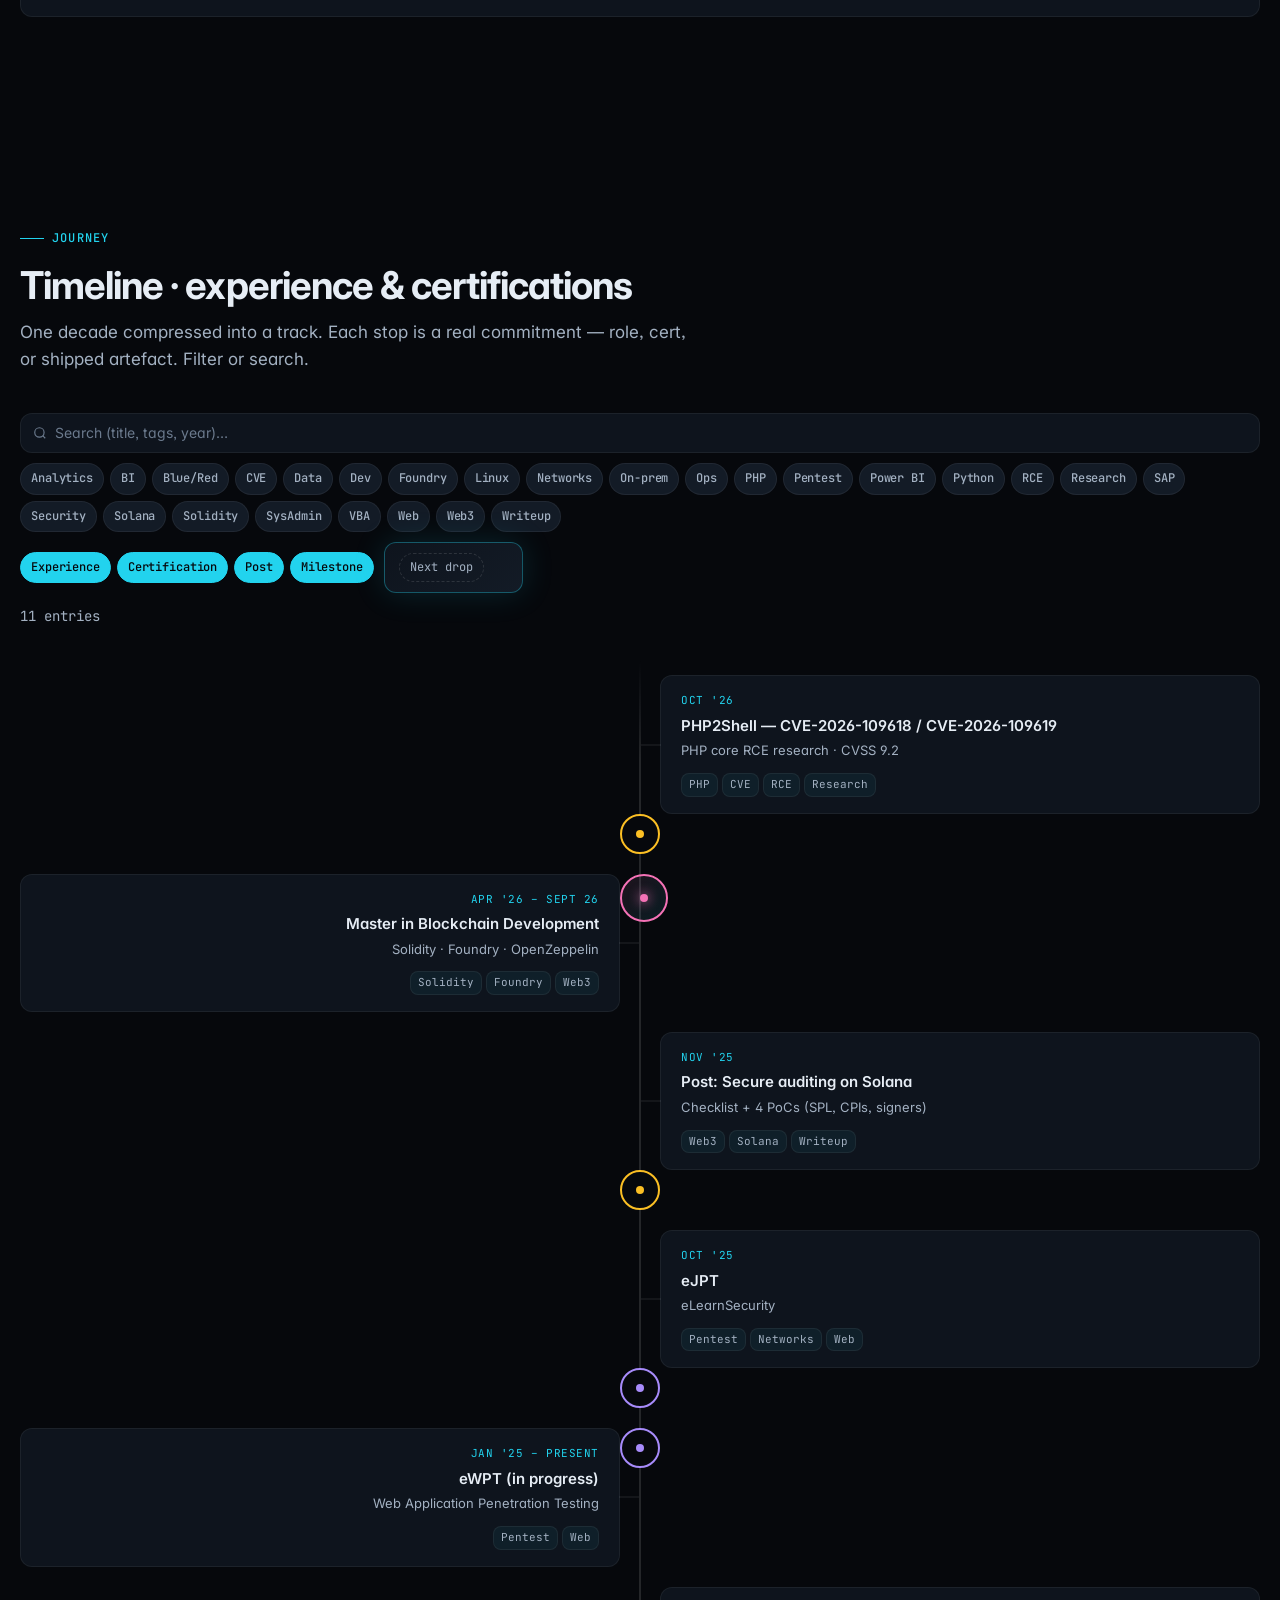
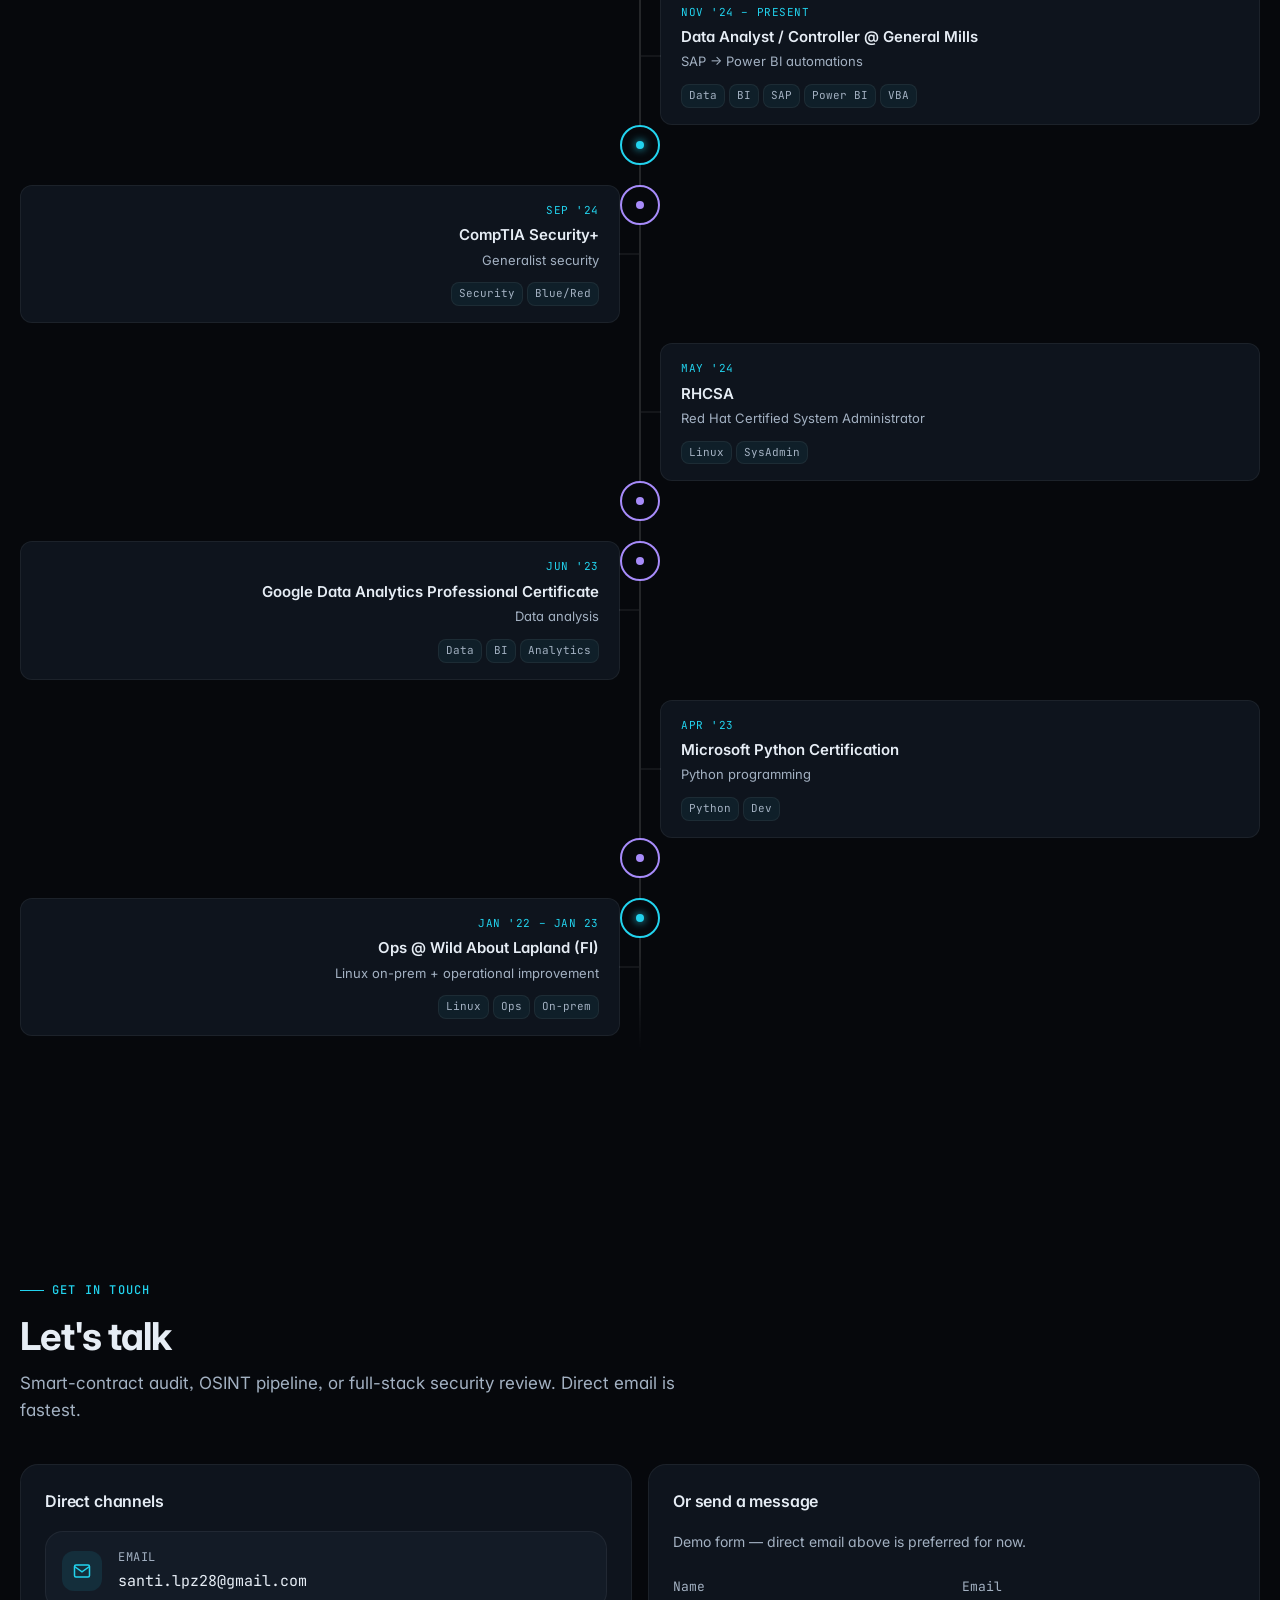
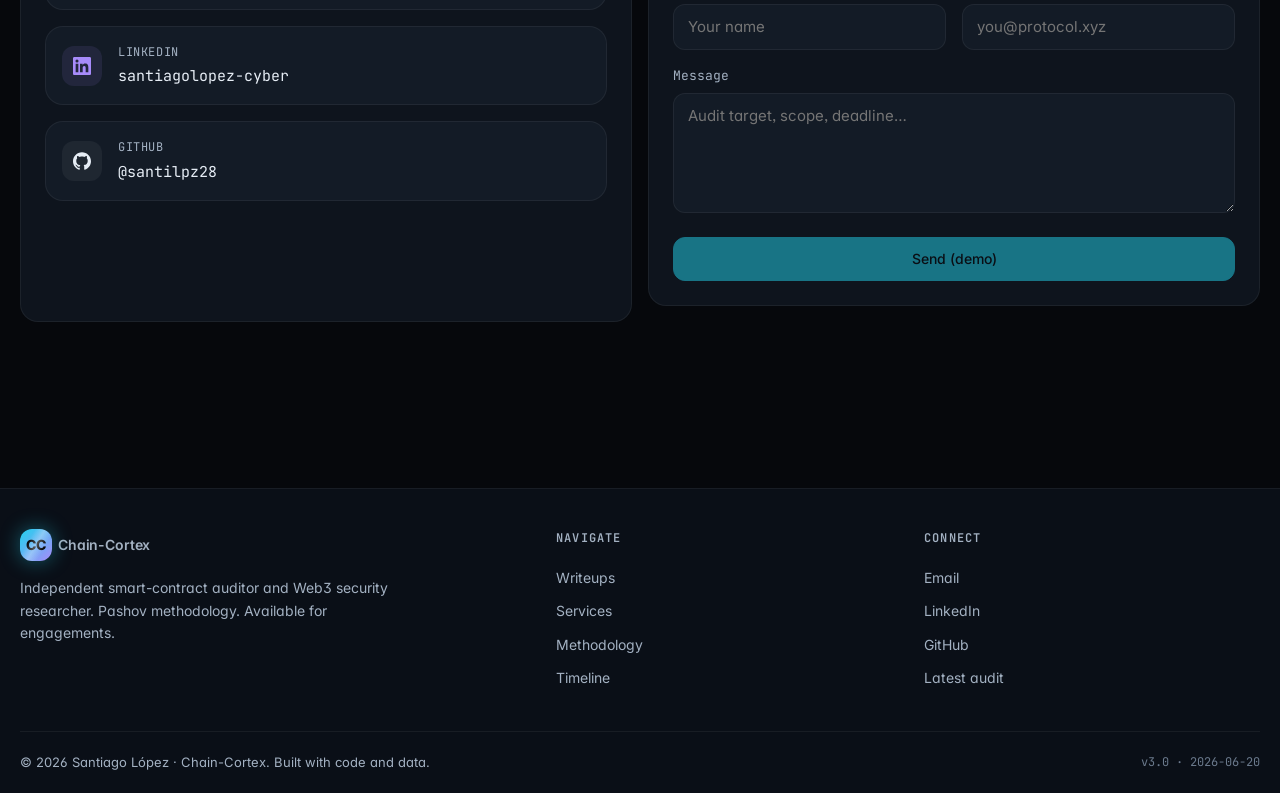
==== commit c45598aa: "feat(research): add PHP2Shell research — CVE-2026-109618 / CVE-2026-109619 Nueva tarjeta en la rejil" ====
--- a/index.html
+++ b/index.html
@@ -147,7 +147,7 @@
               <span class="terminal-cmd">grep -r "n_repos" ./cortex/ 2>/dev/null | wc -l</span>
             </div>
             <div class="terminal-line">
-              <span class="terminal-out">→ <em>14</em> public security projects</span>
+              <span class="terminal-out">→ <em>15</em> public security projects</span>
             </div>
             <div class="terminal-line">
               <span class="terminal-prompt">santi@chain-cortex</span>:<span class="violet">~</span>$
@@ -352,6 +352,39 @@
                 <span>Crypto</span>
               </div>
               <div class="writeup-cta">Read writeup <span>→</span></div>
+            </div>
+          </div>
+        </a>
+
+        <a href="https://github.com/santilpz28/php2shell-pub" class="writeup-card">
+          <div class="writeup-cover" style="background:linear-gradient(135deg,#0e141d,#140d0d)">
+            <div class="writeup-cover-icon" style="color:#ff6b6b;text-shadow:0 0 30px rgba(255,107,107,0.4);">
+              <small>PHP core · 2026-10-27</small>
+              9.2<small style="color:var(--text-dim);font-size:.875rem;font-weight:500;">/10</small>
+            </div>
+          </div>
+          <div class="writeup-body">
+            <div class="writeup-meta">
+              <span class="chip chip-pink">RCE</span>
+              <span class="dot">·</span>
+              <span>PHP core</span>
+              <span class="dot">·</span>
+              <span>UAF</span>
+            </div>
+            <h3 class="writeup-title">PHP2Shell — anatomy of a PHP core RCE</h3>
+            <p class="writeup-desc">Research on CVE-2026-109618 / CVE-2026-109619 (CVSS 9.2). Instrumented PHP 8.2.34 to prove the use-after-free: the consuming request operates on the exact <code>zend_array</code> the previous one freed. Measured the real slot size (56 B, bin 6) and why the 288-byte spray in public PoCs cannot reach it.</p>
+            <div class="writeup-tags">
+              <span class="chip">PHP</span>
+              <span class="chip">UAF</span>
+              <span class="chip">Docker</span>
+              <span class="chip">GDB</span>
+            </div>
+            <div class="writeup-footer">
+              <div class="writeup-score">
+                <span class="label">UAF repro</span>
+                <span>6/6</span>
+              </div>
+              <div class="writeup-cta">View repo <span>→</span></div>
             </div>
           </div>
         </a>
@@ -788,7 +821,7 @@
         <div id="tl-grid" class="tl-stops" aria-label="Timeline"></div>
       </div>
 
-      <script type="application/json" id="timeline-data">[{"id":"wal-ops","type":"exp","title":"Ops @ Wild About Lapland (FI)","subtitle":"Linux on-prem + operational improvement","date":"2022-01-10","end":"2023-01-10","dateLabel":"Jan '22","tags":["Linux","Ops","On-prem"],"side":"left","body":"<ul style='list-style:disc;padding-left:1.25rem'><li>Lightweight Linux administration and operations support</li><li>Process optimization using data</li></ul>"},{"id":"microsoft-python-2023","type":"cert","title":"Microsoft Python Certification","subtitle":"Python programming","date":"2023-04-01","dateLabel":"Apr '23","tags":["Python","Dev"],"side":"right","body":"<p>Foundations + scripting for automation and analysis. First cert that opened the door to data work.</p>"},{"id":"google-da-2023","type":"cert","title":"Google Data Analytics Professional Certificate","subtitle":"Data analysis","date":"2023-06-01","dateLabel":"Jun '23","tags":["Data","BI","Analytics"],"side":"left","body":"<p>Data pipeline, basic SQL, visualization and metrics.</p>"},{"id":"rhcsa-2024","type":"cert","title":"RHCSA","subtitle":"Red Hat Certified System Administrator","date":"2024-05-01","dateLabel":"May '24","tags":["Linux","SysAdmin"],"side":"right","body":"<p>User, service, network and security management on RHEL.</p>"},{"id":"securityplus-2024","type":"cert","title":"CompTIA Security+","subtitle":"Generalist security","date":"2024-09-01","dateLabel":"Sep '24","tags":["Security","Blue/Red"],"side":"left","body":"<p>Foundations of security, networks, risk management and compliance.</p>"},{"id":"gm-data-analyst","type":"exp","title":"Data Analyst / Controller @ General Mills","subtitle":"SAP \u2192 Power BI automations","date":"2024-11-01","end":"present","dateLabel":"Nov '24","tags":["Data","BI","SAP","Power BI","VBA"],"side":"right","body":"<ul style='list-style:disc;padding-left:1.25rem'><li>FS10N + PowerQuery + VBA \u2192 ~6h/month saved</li><li>Cost control and periodic reporting</li></ul>"},{"id":"ewpt-ongoing","type":"cert","title":"eWPT (in progress)","subtitle":"Web Application Penetration Testing","date":"2025-01-15","end":"present","dateLabel":"Jan '25","tags":["Pentest","Web"],"side":"left","body":"<p>SQLi/XSS, auth, logic and app hardening labs. 80+ PortSwigger labs done; targeting voucher 30 Jul 2026.</p>"},{"id":"ejpt-2025","type":"cert","title":"eJPT","subtitle":"eLearnSecurity","date":"2025-10-01","dateLabel":"Oct '25","tags":["Pentest","Networks","Web"],"side":"right","body":"<p>Enumeration/networks, web basics, initial exploitation and reporting. 100-question practical exam passed in 6h.</p>"},{"id":"post-solana-audit-1","type":"post","title":"Post: Secure auditing on Solana","subtitle":"Checklist + 4 PoCs (SPL, CPIs, signers)","date":"2025-11-20","dateLabel":"Nov '25","tags":["Web3","Solana","Writeup"],"side":"right","body":"<p>How to audit Solana programs in 2026: SPL token pitfalls, CPI reentrancy, signer authorization, account ownership. 4 reproducible PoCs and a 30-step pre-deploy checklist.</p>","publishAt":"2025-12-20T09:00:00Z","dropTitle":"Secure auditing on Solana"},{"id":"master-blockchain-2026","type":"milestone","title":"Master in Blockchain Development","subtitle":"Solidity \u00b7 Foundry \u00b7 OpenZeppelin","date":"2026-04-01","end":"2026-09-01","dateLabel":"Apr '26","tags":["Solidity","Foundry","Web3"],"side":"left","body":"<p>Full-stack smart-contract dev: Solidity advanced patterns, Foundry tooling, OpenZeppelin, security audits, DeFi architecture. Final capstone under review.</p>"}]</script>
+      <script type="application/json" id="timeline-data">[{"id":"wal-ops","type":"exp","title":"Ops @ Wild About Lapland (FI)","subtitle":"Linux on-prem + operational improvement","date":"2022-01-10","end":"2023-01-10","dateLabel":"Jan '22","tags":["Linux","Ops","On-prem"],"side":"left","body":"<ul style='list-style:disc;padding-left:1.25rem'><li>Lightweight Linux administration and operations support</li><li>Process optimization using data</li></ul>"},{"id":"microsoft-python-2023","type":"cert","title":"Microsoft Python Certification","subtitle":"Python programming","date":"2023-04-01","dateLabel":"Apr '23","tags":["Python","Dev"],"side":"right","body":"<p>Foundations + scripting for automation and analysis. First cert that opened the door to data work.</p>"},{"id":"google-da-2023","type":"cert","title":"Google Data Analytics Professional Certificate","subtitle":"Data analysis","date":"2023-06-01","dateLabel":"Jun '23","tags":["Data","BI","Analytics"],"side":"left","body":"<p>Data pipeline, basic SQL, visualization and metrics.</p>"},{"id":"rhcsa-2024","type":"cert","title":"RHCSA","subtitle":"Red Hat Certified System Administrator","date":"2024-05-01","dateLabel":"May '24","tags":["Linux","SysAdmin"],"side":"right","body":"<p>User, service, network and security management on RHEL.</p>"},{"id":"securityplus-2024","type":"cert","title":"CompTIA Security+","subtitle":"Generalist security","date":"2024-09-01","dateLabel":"Sep '24","tags":["Security","Blue/Red"],"side":"left","body":"<p>Foundations of security, networks, risk management and compliance.</p>"},{"id":"gm-data-analyst","type":"exp","title":"Data Analyst / Controller @ General Mills","subtitle":"SAP → Power BI automations","date":"2024-11-01","end":"present","dateLabel":"Nov '24","tags":["Data","BI","SAP","Power BI","VBA"],"side":"right","body":"<ul style='list-style:disc;padding-left:1.25rem'><li>FS10N + PowerQuery + VBA → ~6h/month saved</li><li>Cost control and periodic reporting</li></ul>"},{"id":"ewpt-ongoing","type":"cert","title":"eWPT (in progress)","subtitle":"Web Application Penetration Testing","date":"2025-01-15","end":"present","dateLabel":"Jan '25","tags":["Pentest","Web"],"side":"left","body":"<p>SQLi/XSS, auth, logic and app hardening labs. 80+ PortSwigger labs done; targeting voucher 30 Jul 2026.</p>"},{"id":"ejpt-2025","type":"cert","title":"eJPT","subtitle":"eLearnSecurity","date":"2025-10-01","dateLabel":"Oct '25","tags":["Pentest","Networks","Web"],"side":"right","body":"<p>Enumeration/networks, web basics, initial exploitation and reporting. 100-question practical exam passed in 6h.</p>"},{"id":"post-solana-audit-1","type":"post","title":"Post: Secure auditing on Solana","subtitle":"Checklist + 4 PoCs (SPL, CPIs, signers)","date":"2025-11-20","dateLabel":"Nov '25","tags":["Web3","Solana","Writeup"],"side":"right","body":"<p>How to audit Solana programs in 2026: SPL token pitfalls, CPI reentrancy, signer authorization, account ownership. 4 reproducible PoCs and a 30-step pre-deploy checklist.</p>","publishAt":"2025-12-20T09:00:00Z","dropTitle":"Secure auditing on Solana"},{"id":"master-blockchain-2026","type":"milestone","title":"Master in Blockchain Development","subtitle":"Solidity · Foundry · OpenZeppelin","date":"2026-04-01","end":"2026-09-01","dateLabel":"Apr '26","tags":["Solidity","Foundry","Web3"],"side":"left","body":"<p>Full-stack smart-contract dev: Solidity advanced patterns, Foundry tooling, OpenZeppelin, security audits, DeFi architecture. Final capstone under review.</p>"},{"id":"php2shell-2026","type":"post","title":"PHP2Shell — CVE-2026-109618 / CVE-2026-109619","subtitle":"PHP core RCE research · CVSS 9.2","date":"2026-10-27","dateLabel":"Oct '26","tags":["PHP","CVE","RCE","Research"],"side":"right","body":"<p>Reverse-engineered the real exploitation mechanism of PHP2Shell: the chain starts with an OOM, not a use-after-free. Instrumented PHP 8.2.34 to prove the consuming request operates on the exact freed <code>zend_array</code>, and measured why the public 288-byte spray cannot reach the 56-byte slot.</p>","publishAt":"2026-10-27T22:20:00Z","dropTitle":"PHP2Shell research"}]</script>
     </section>
 
     <!-- ═══════ CONTACT ═══════ -->
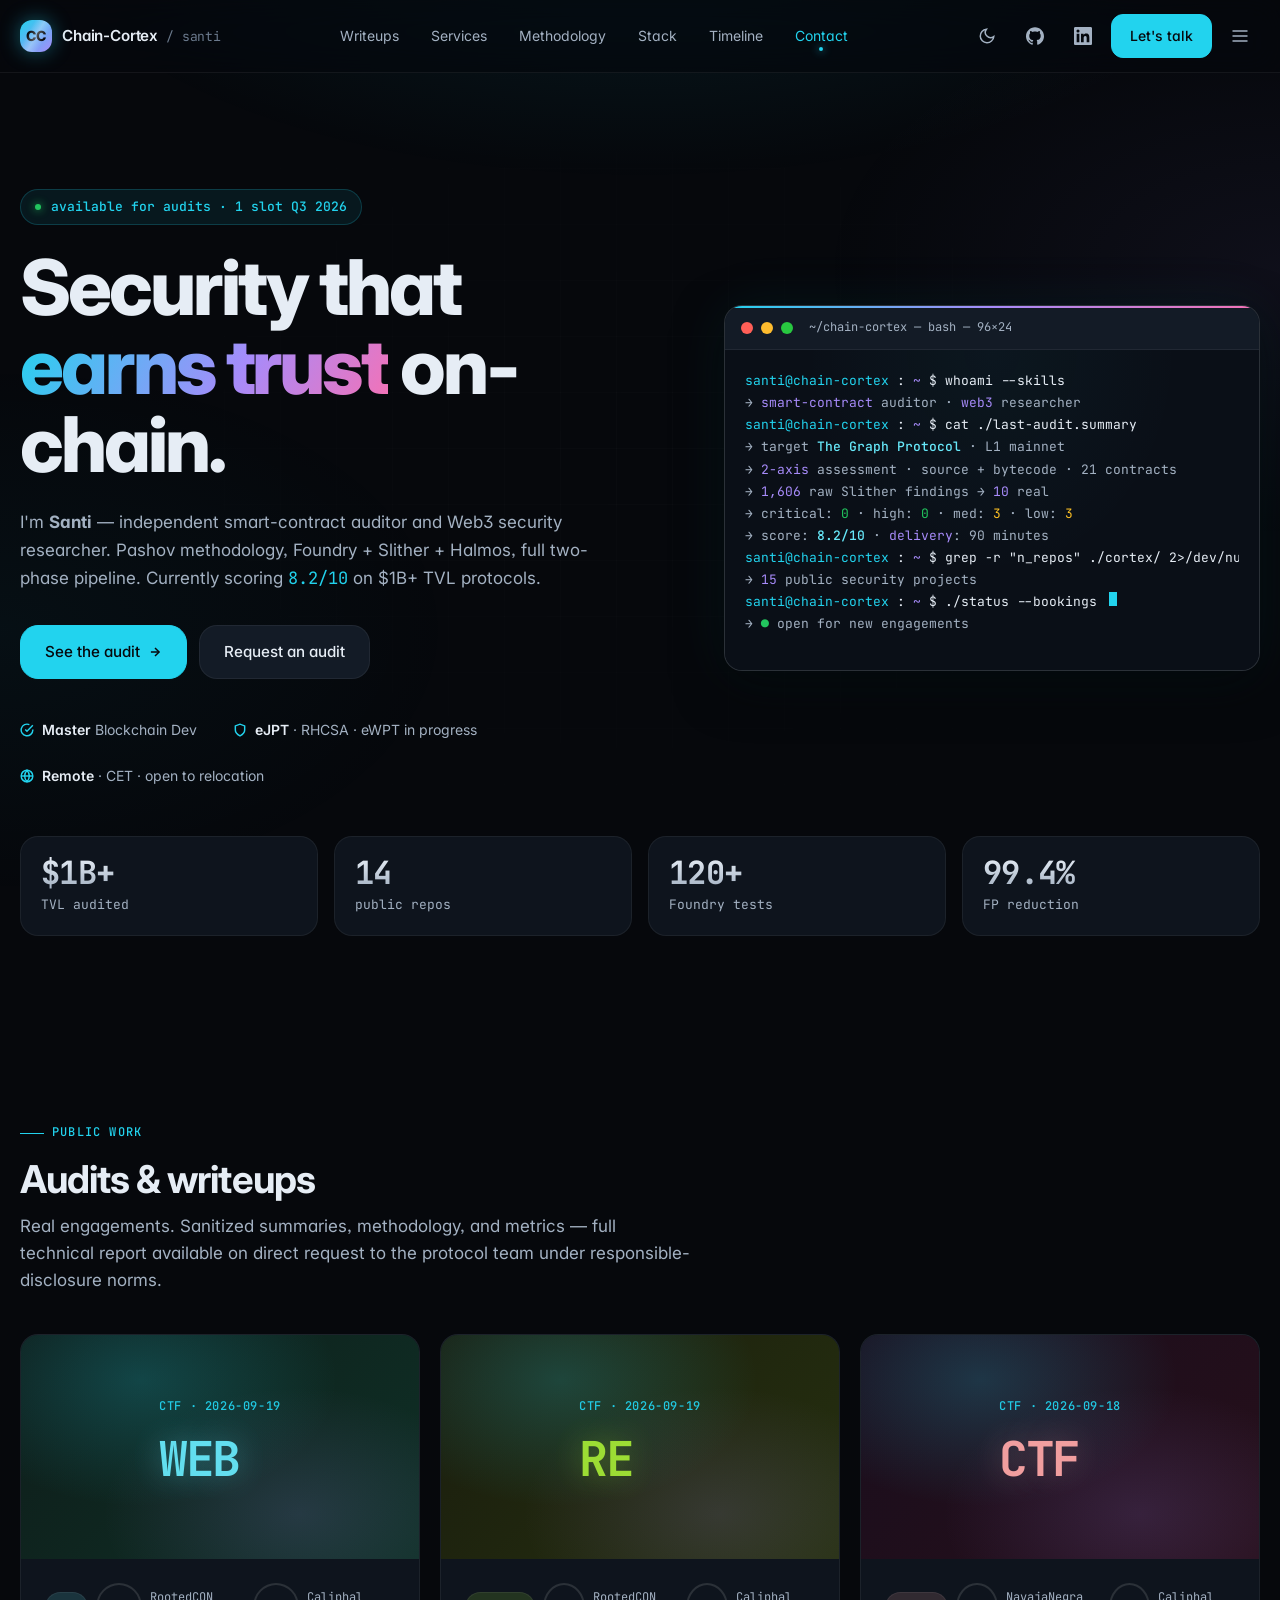
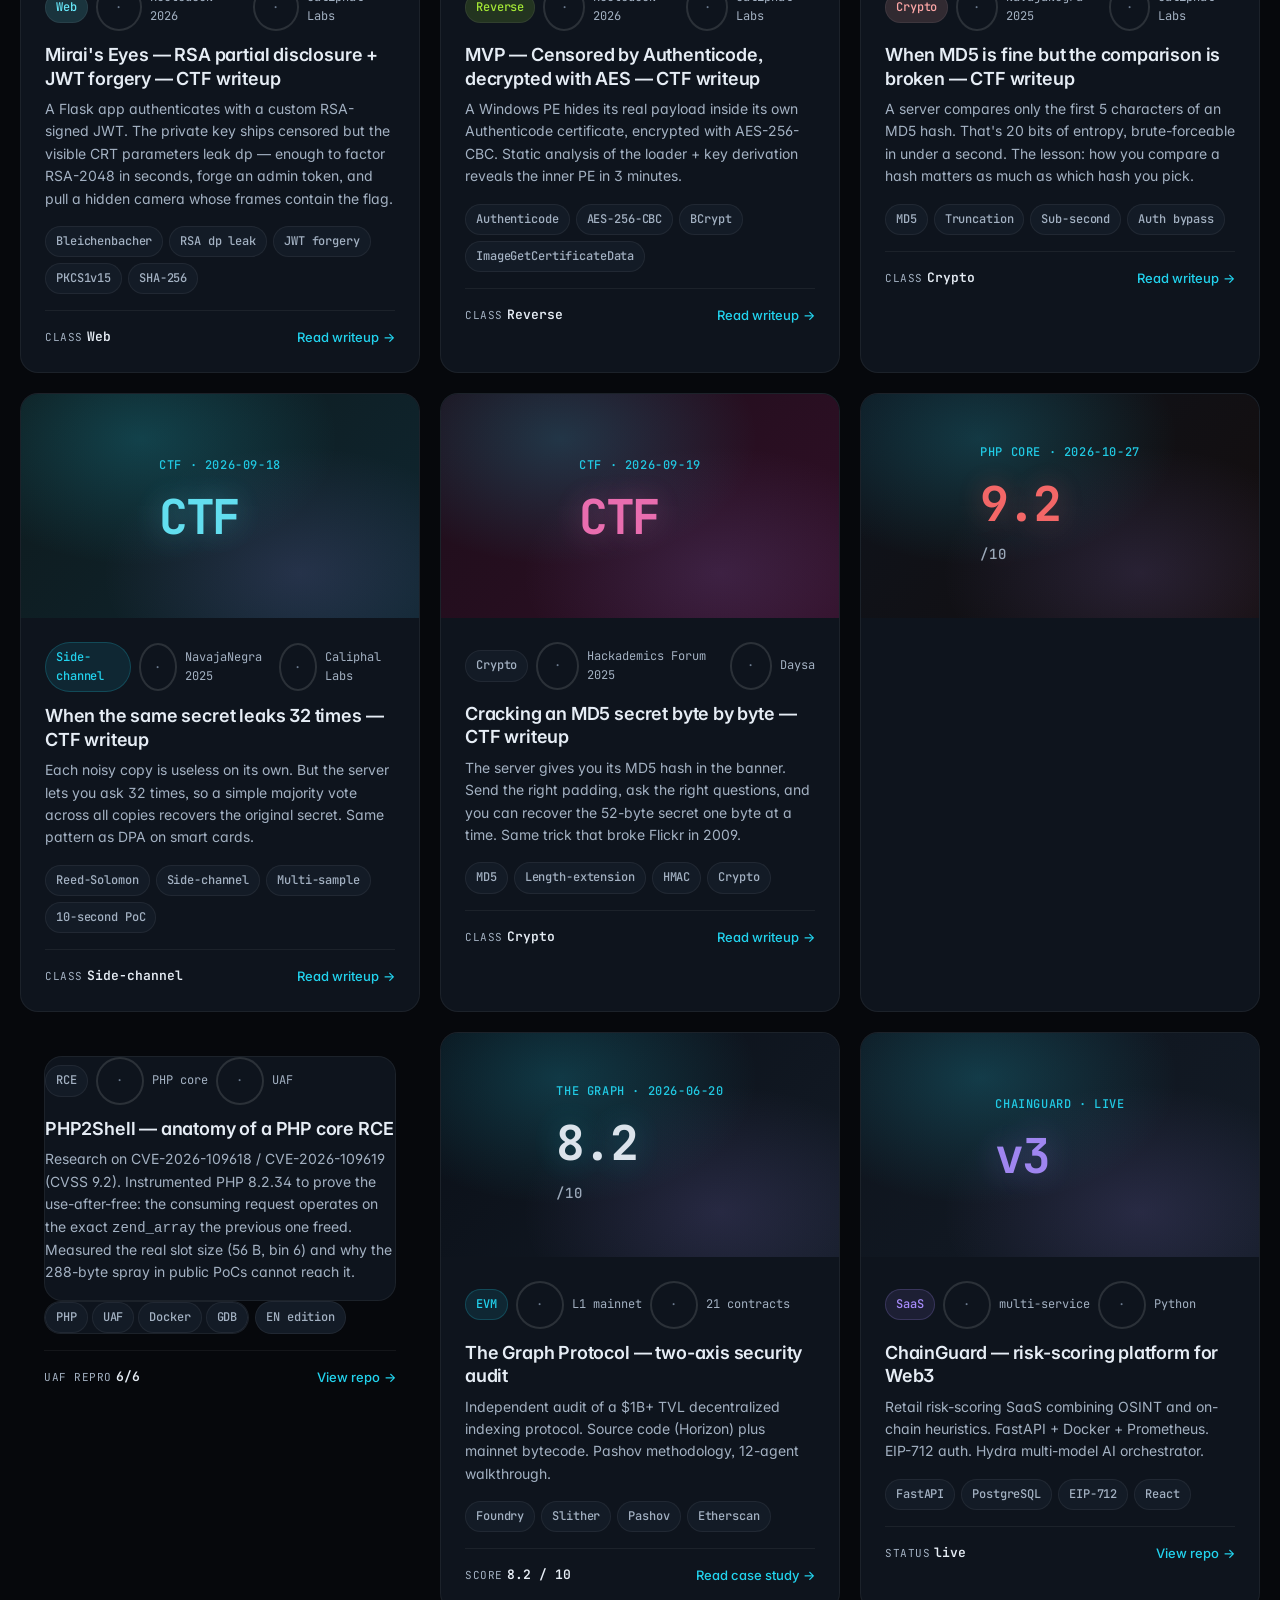
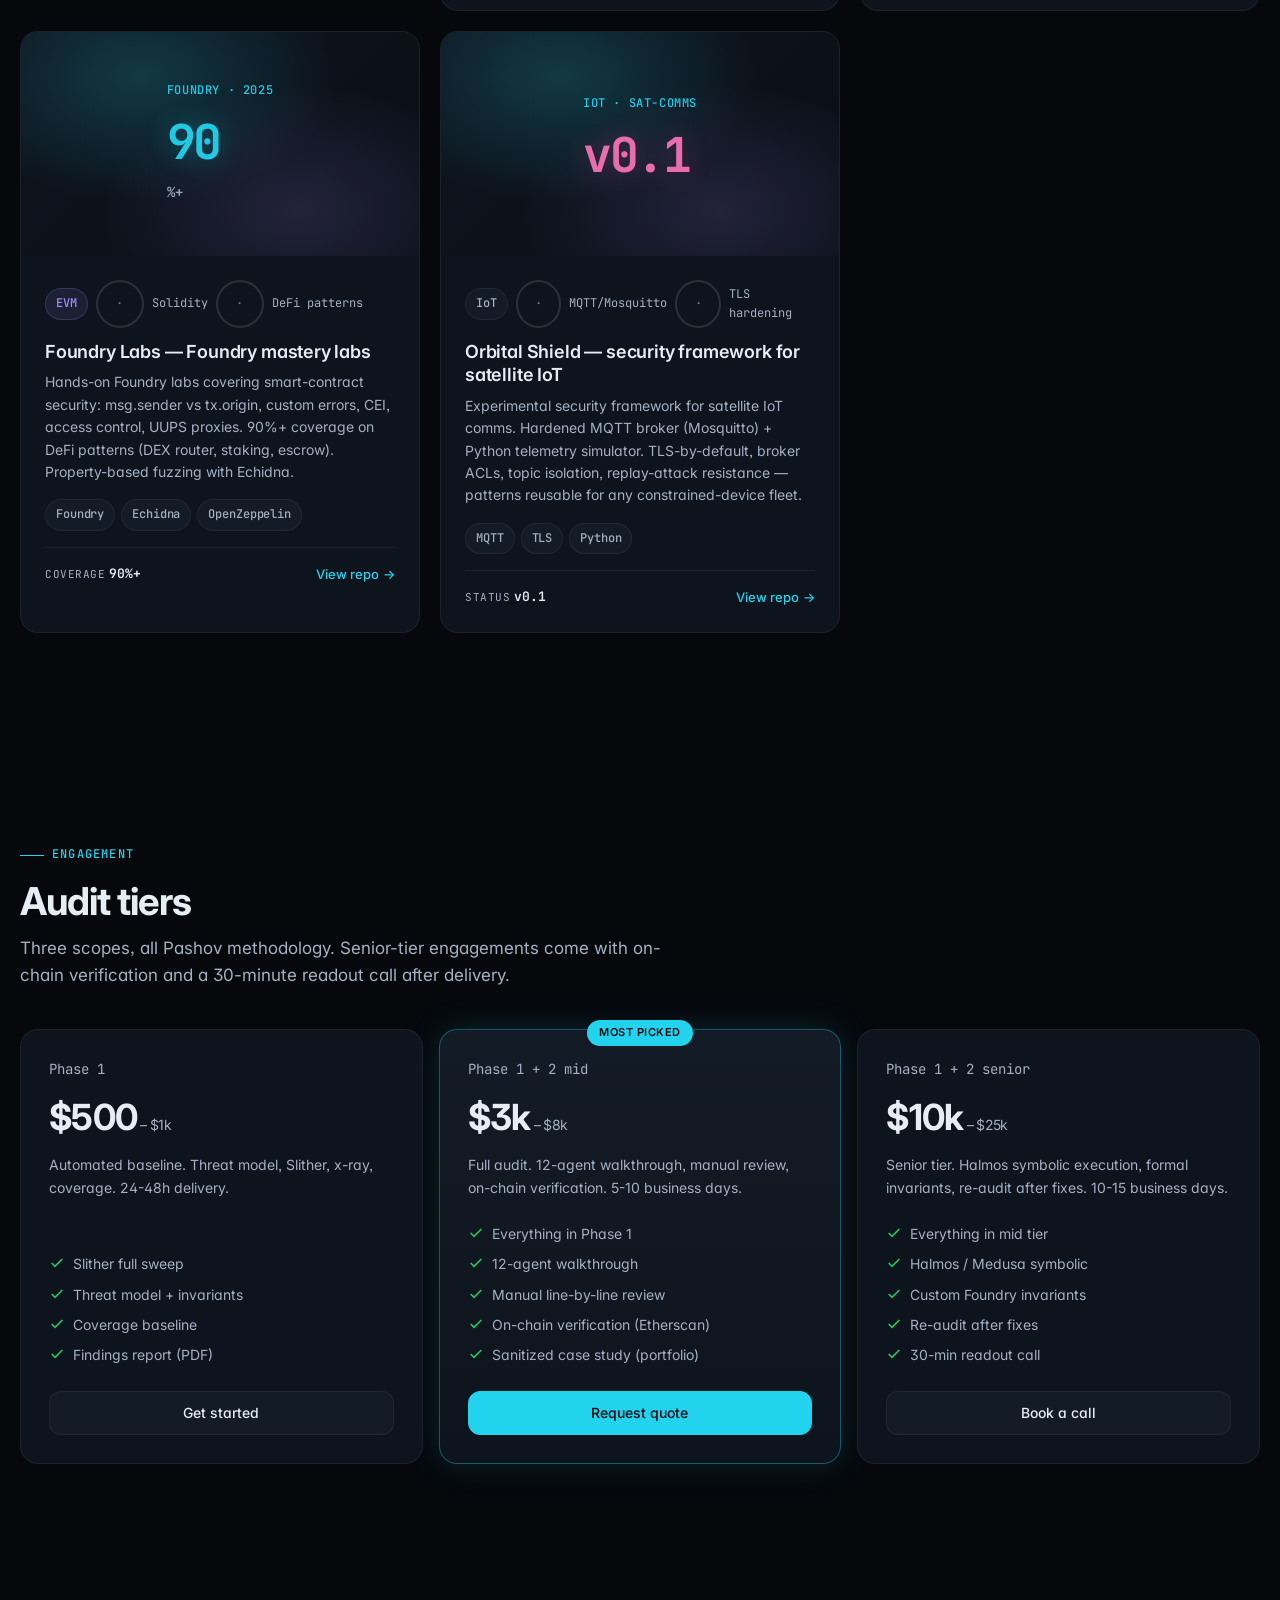
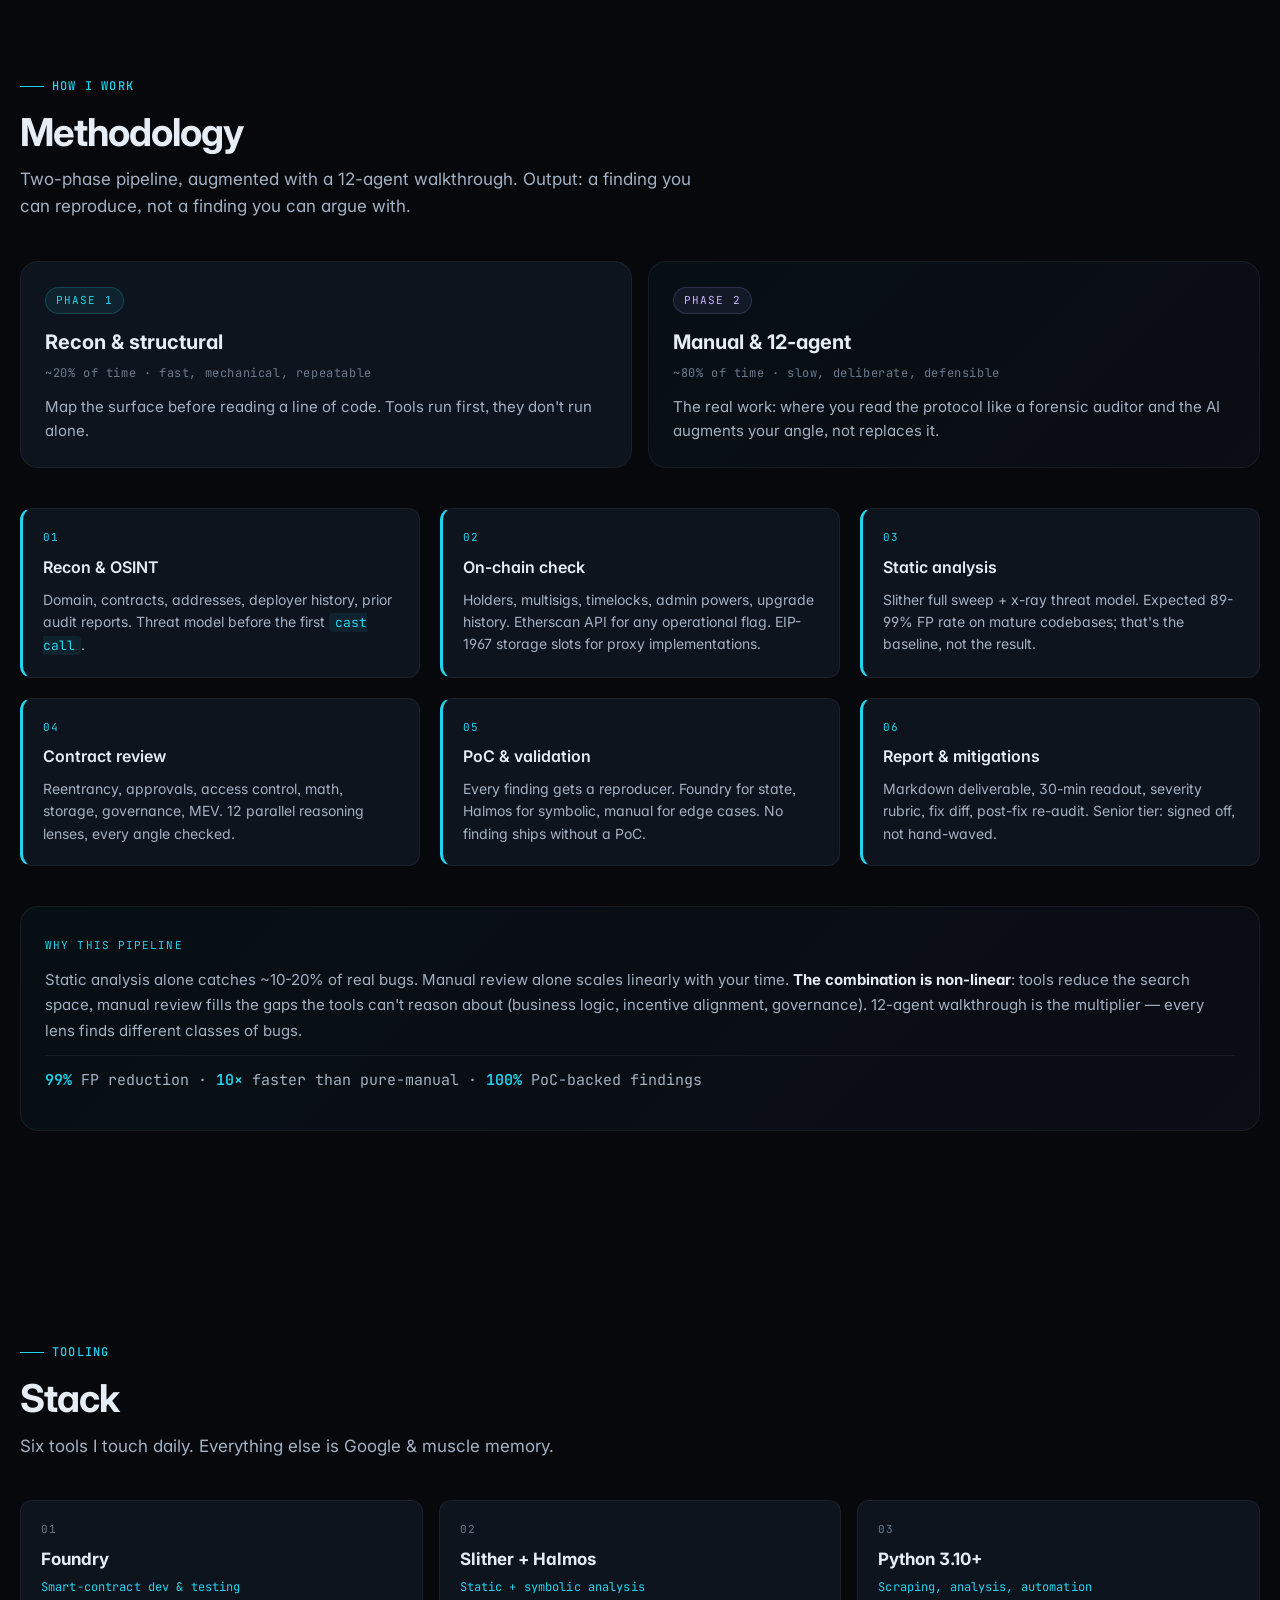
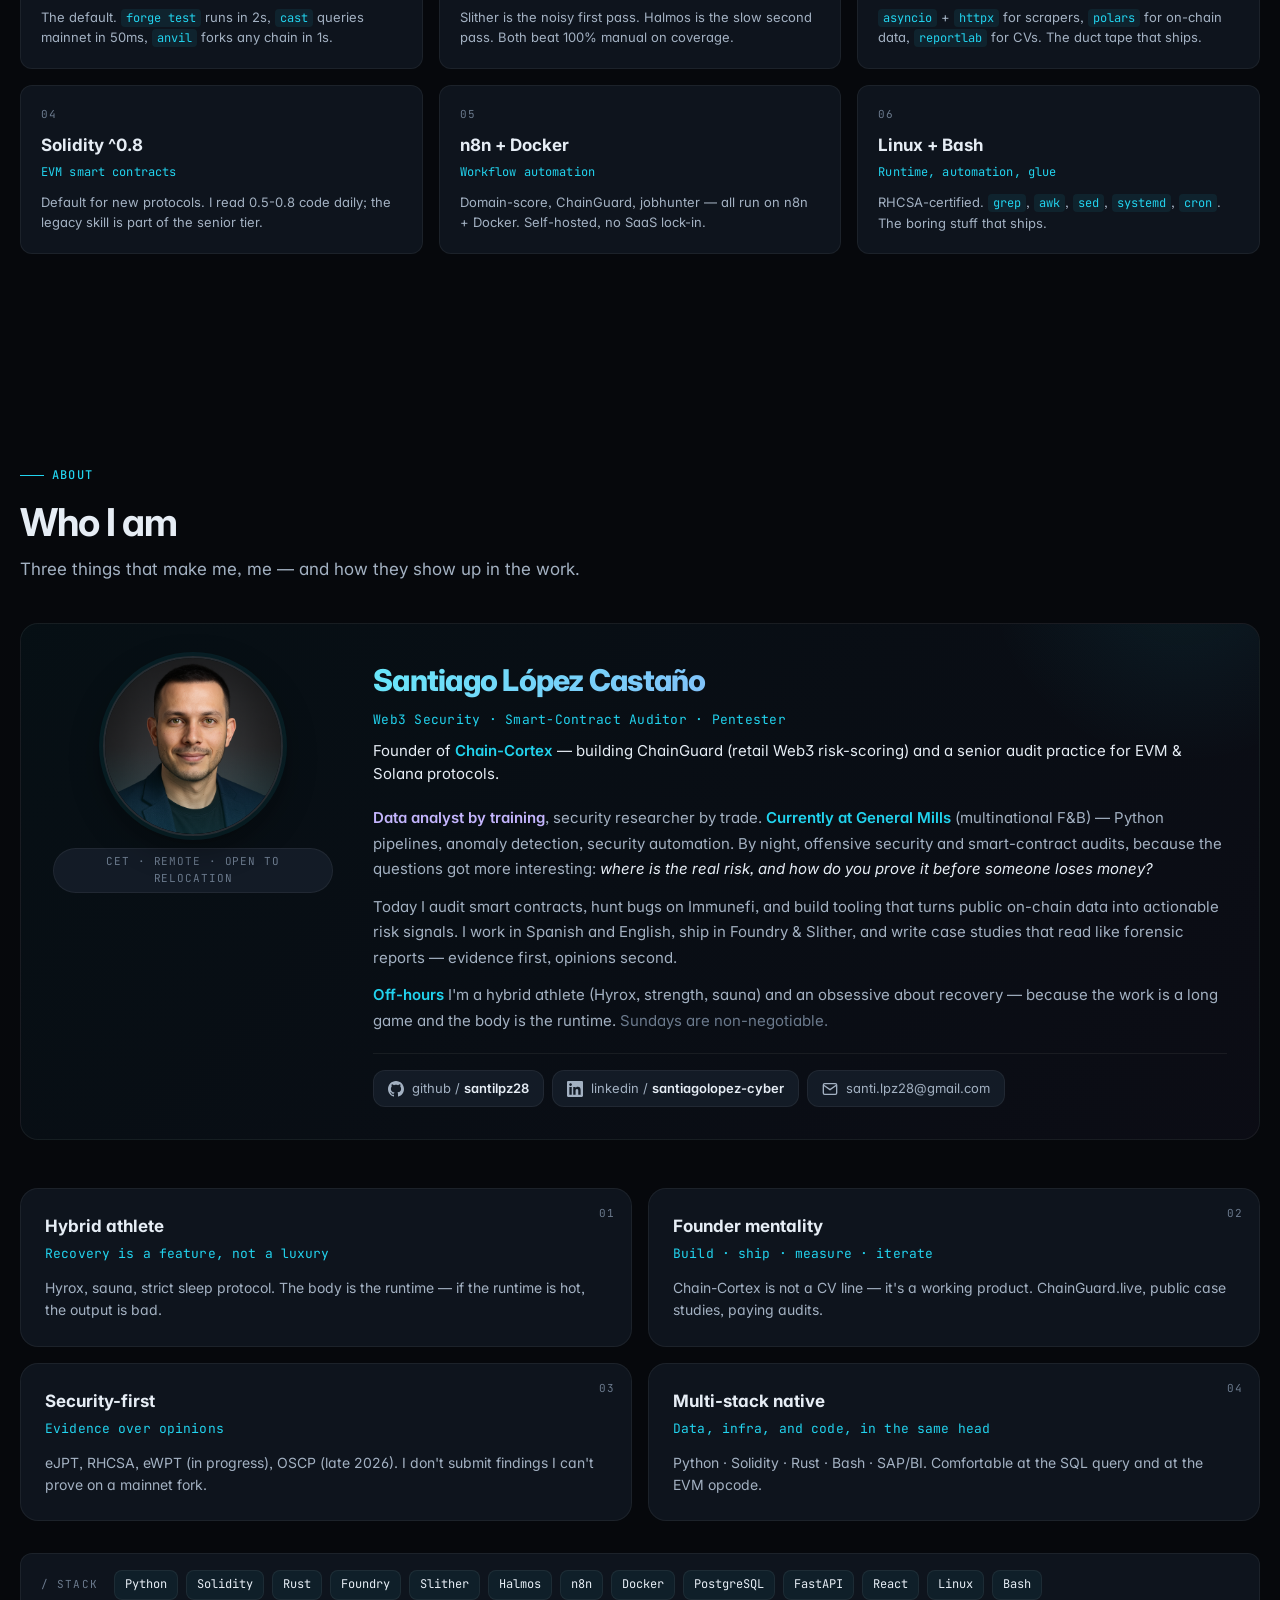
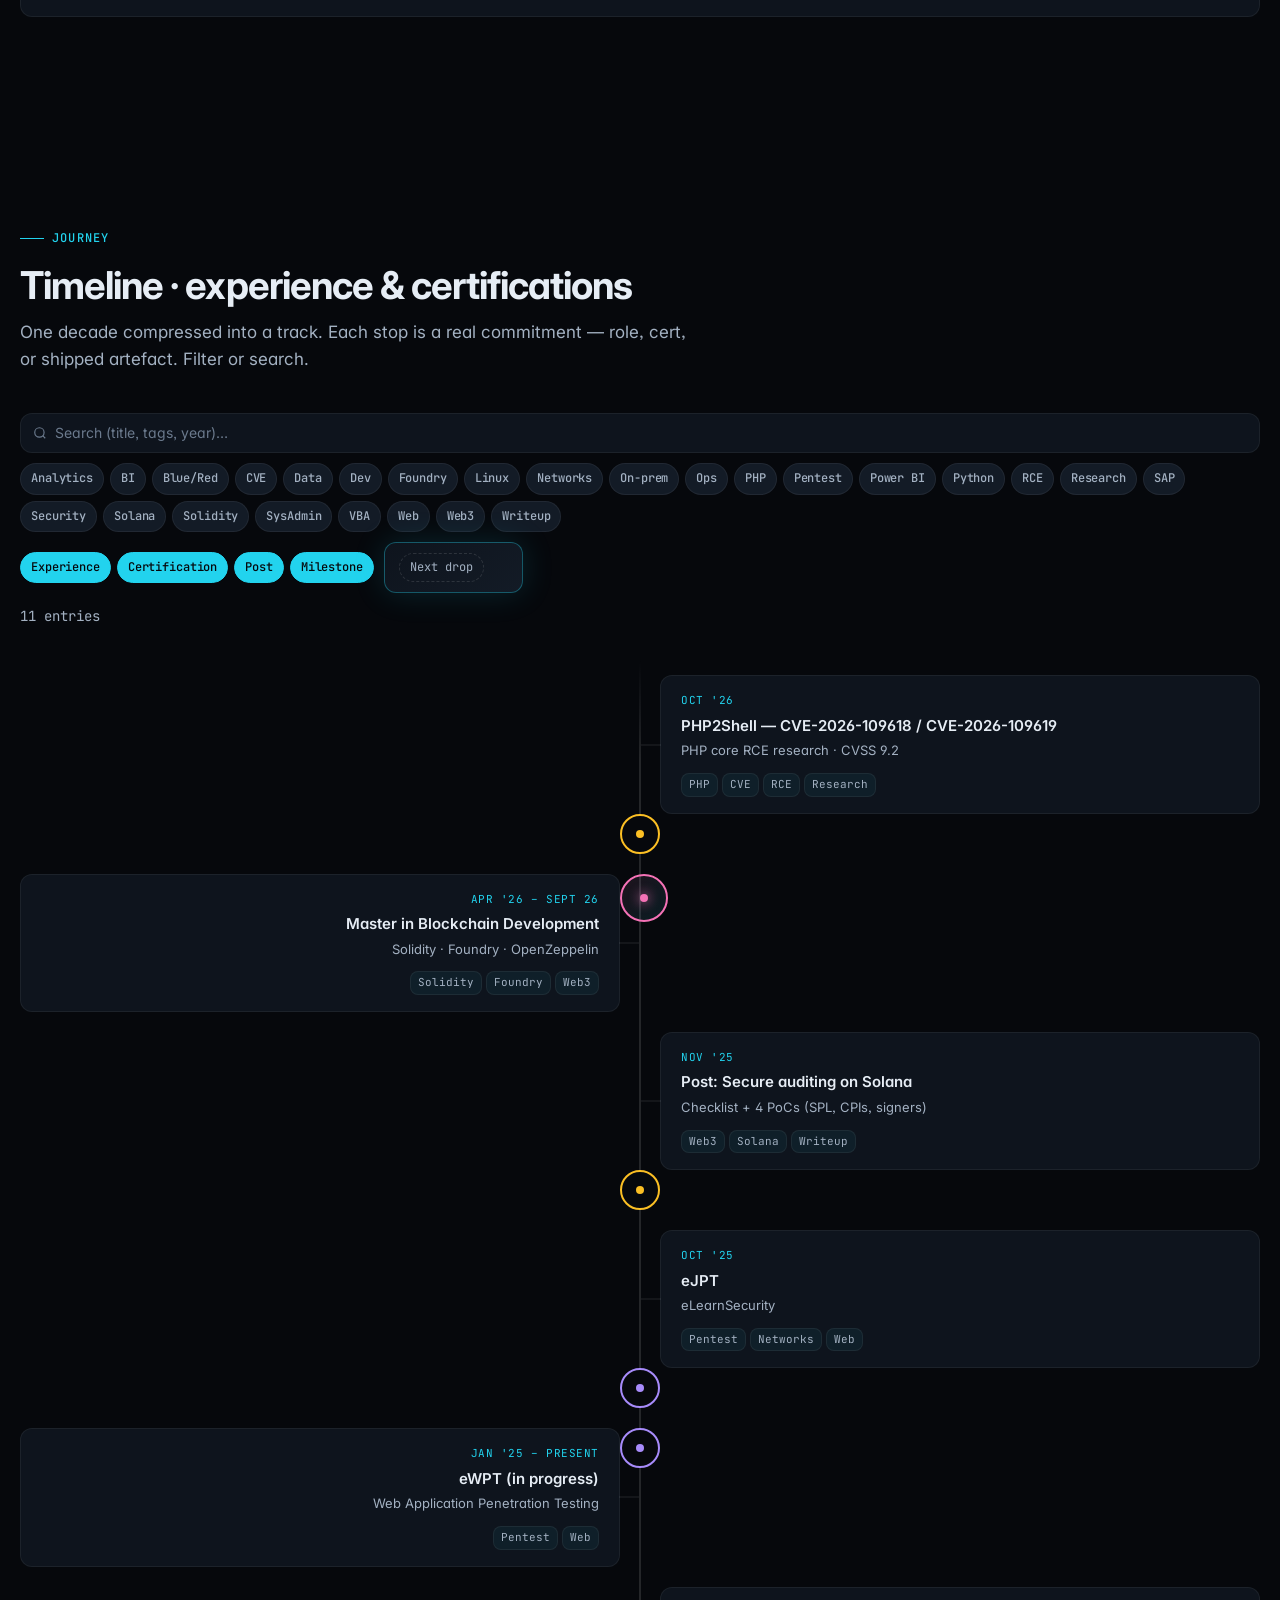
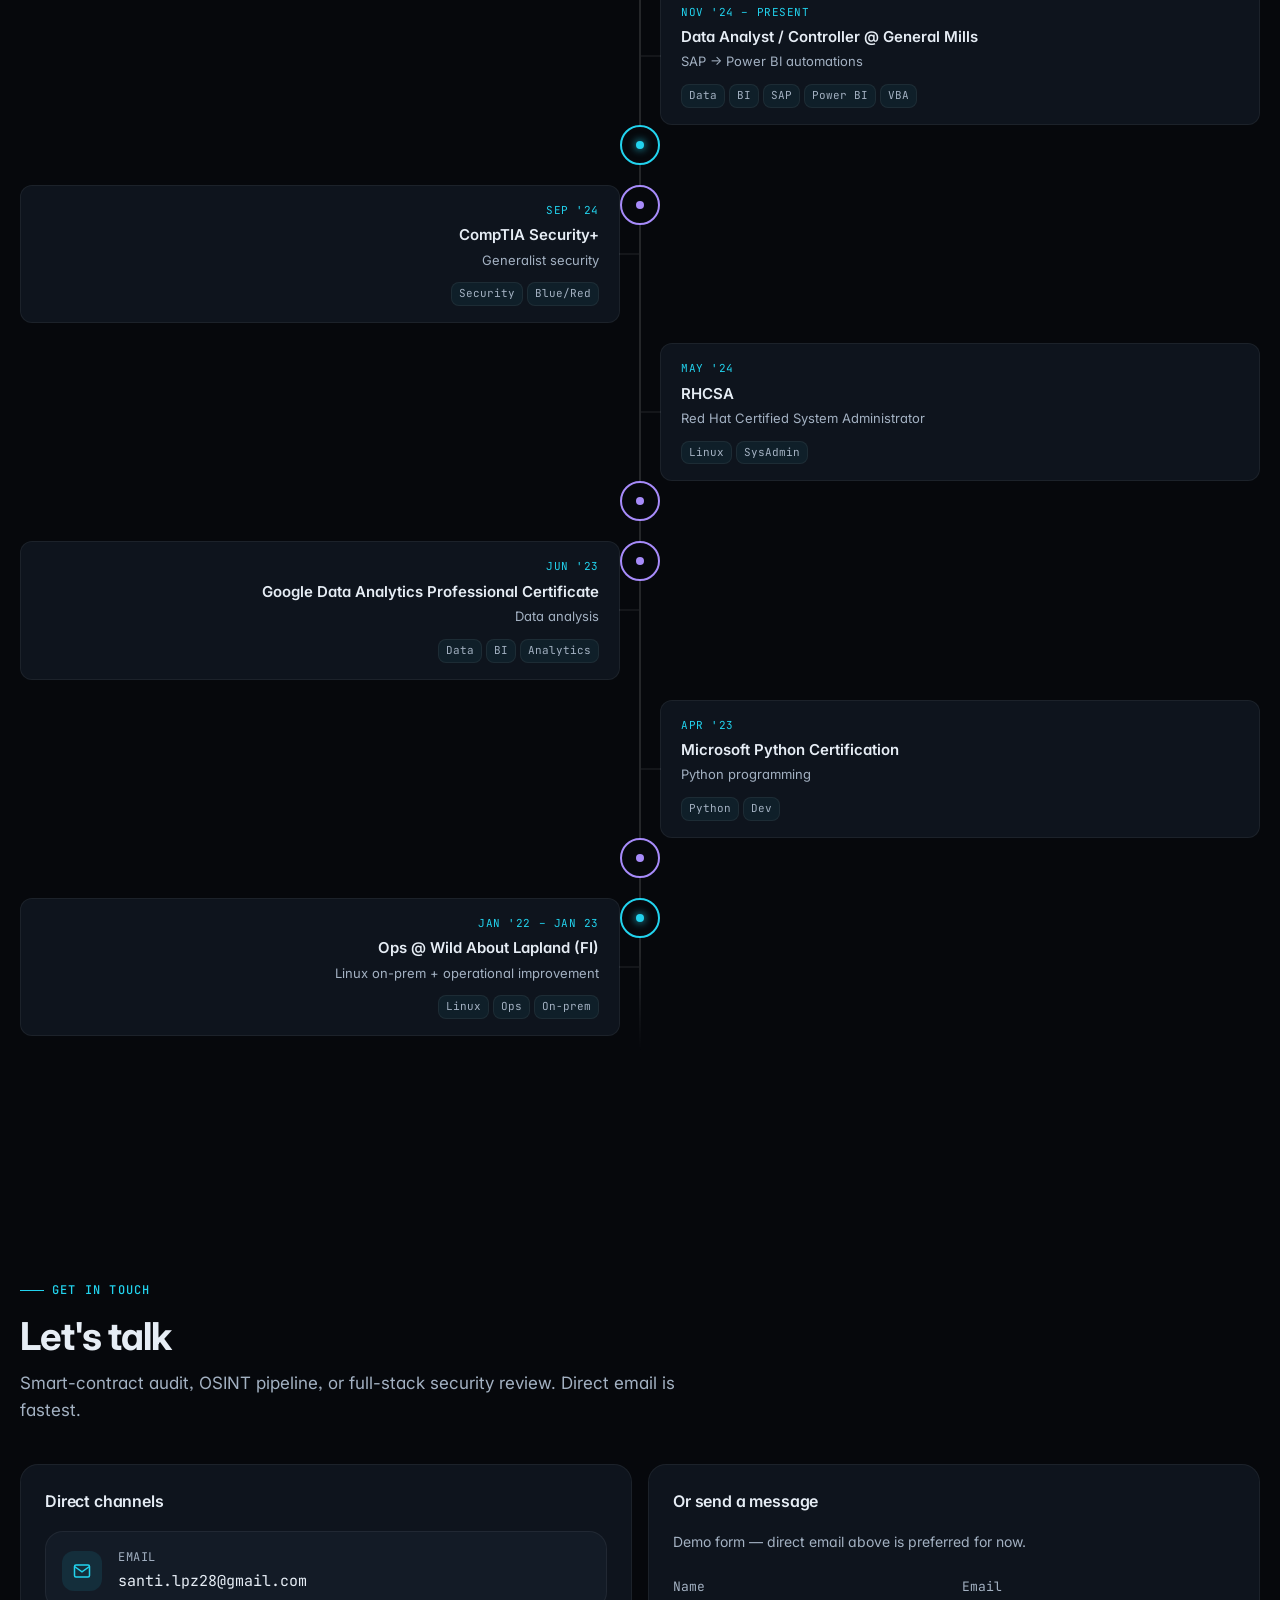
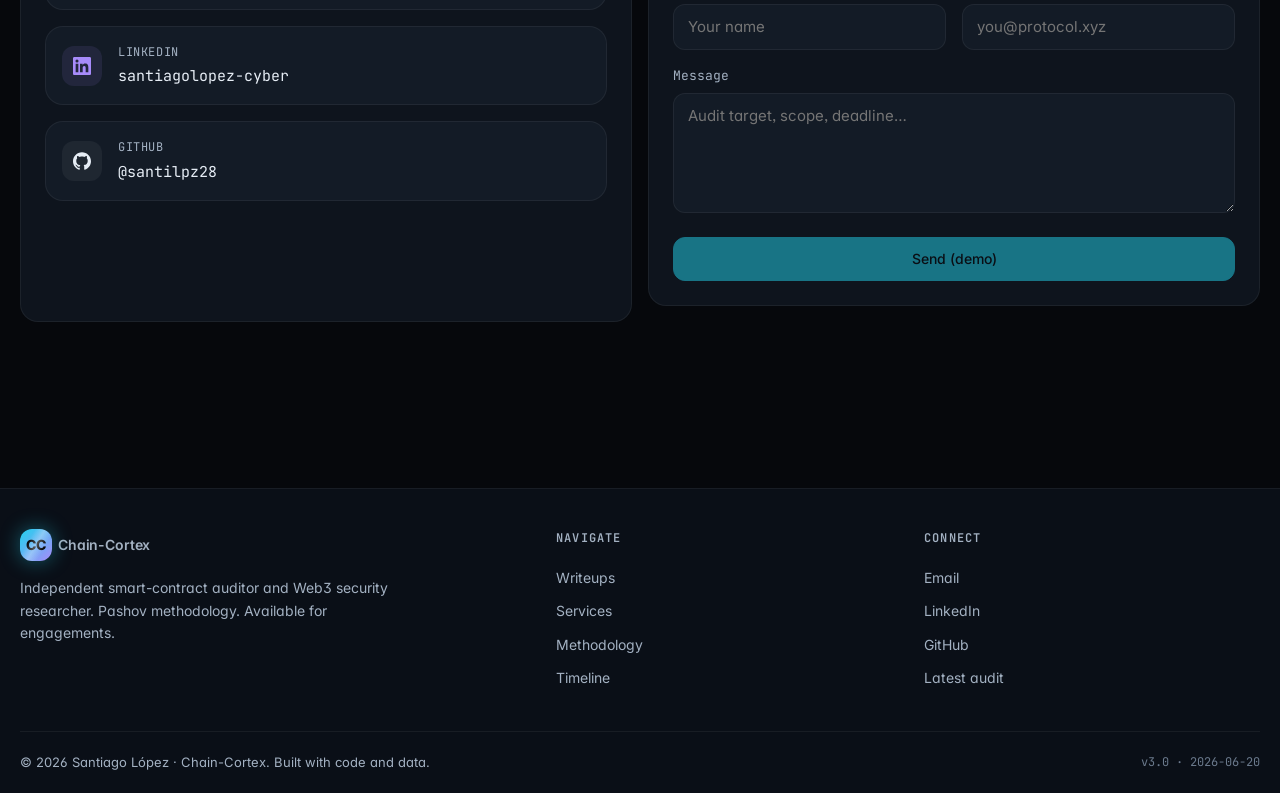
==== commit d2c8f30b: "feat(research): enlaza la edicion en ingles del writeup PHP2Shell" ====
--- a/index.html
+++ b/index.html
@@ -378,6 +378,7 @@
               <span class="chip">UAF</span>
               <span class="chip">Docker</span>
               <span class="chip">GDB</span>
+              <a href="https://github.com/santilpz28/php2shell-pub-en" class="chip" style="text-decoration:none">EN edition</a>
             </div>
             <div class="writeup-footer">
               <div class="writeup-score">
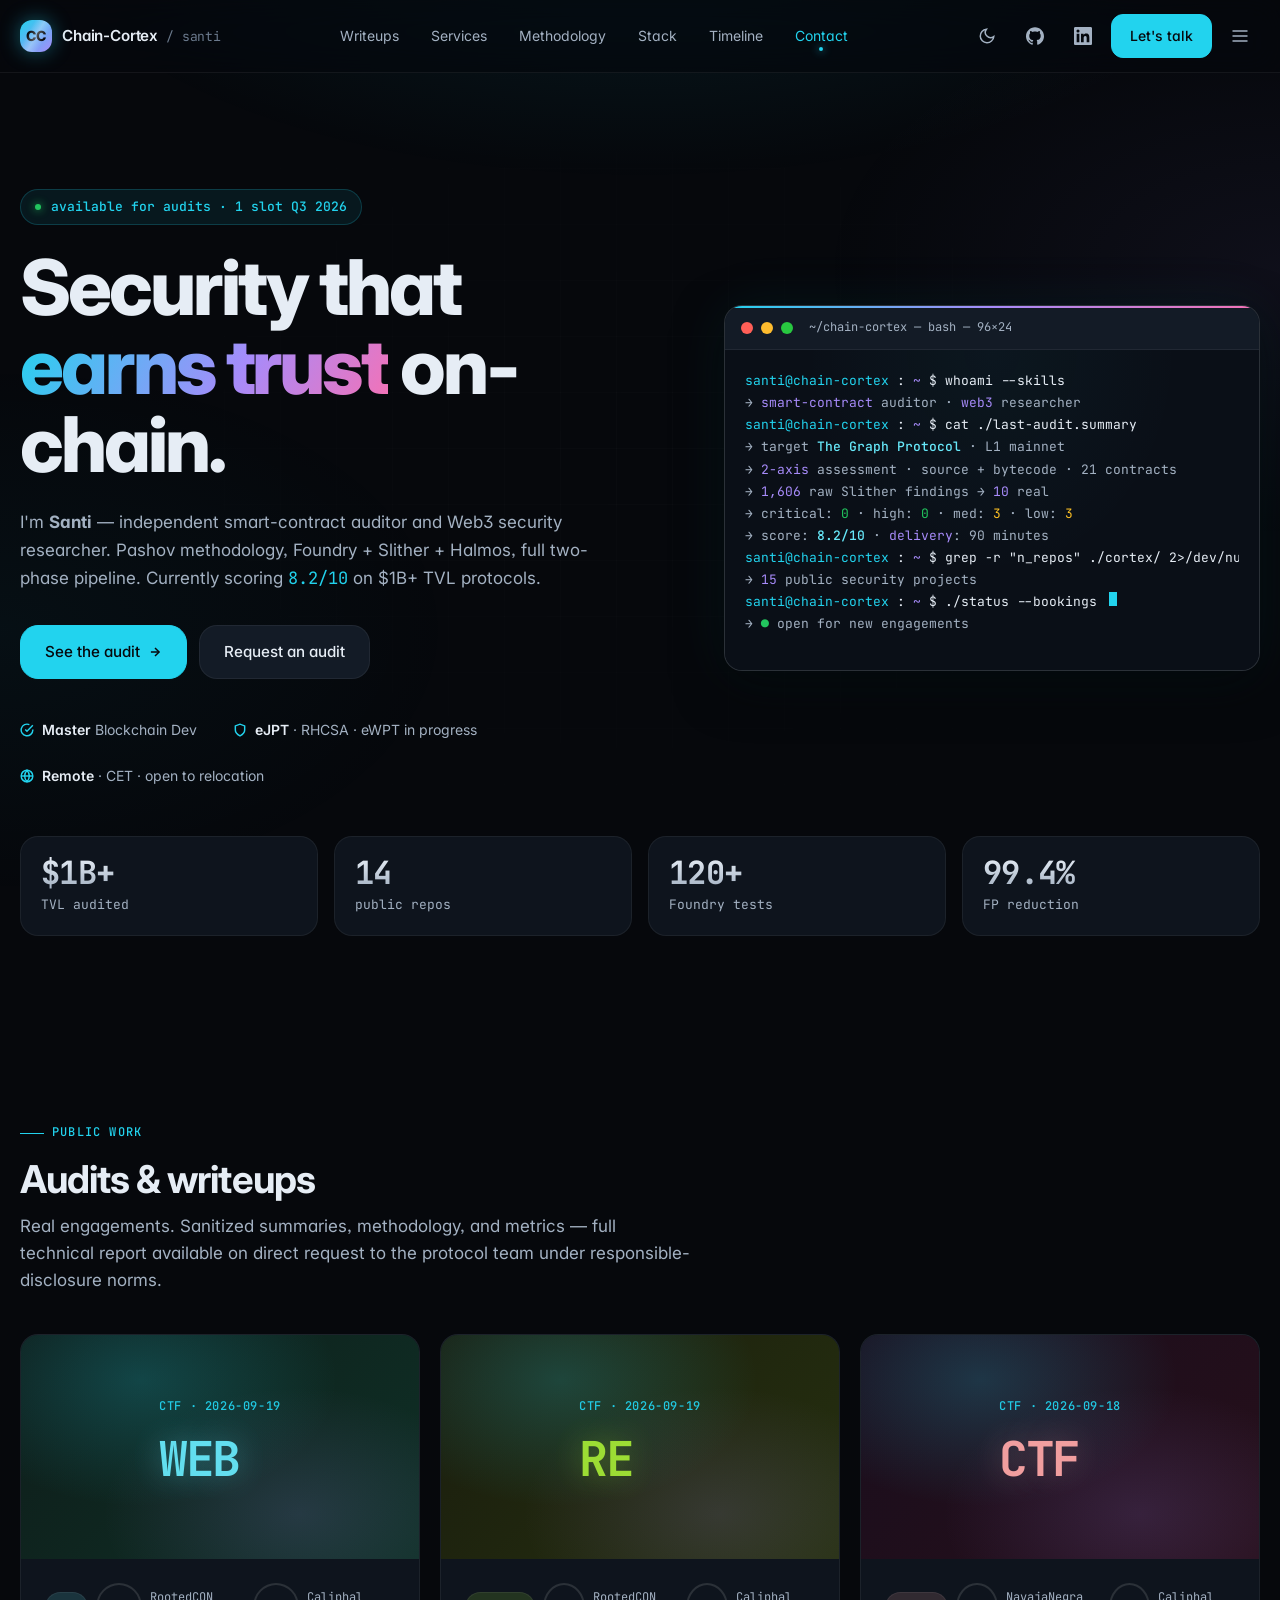
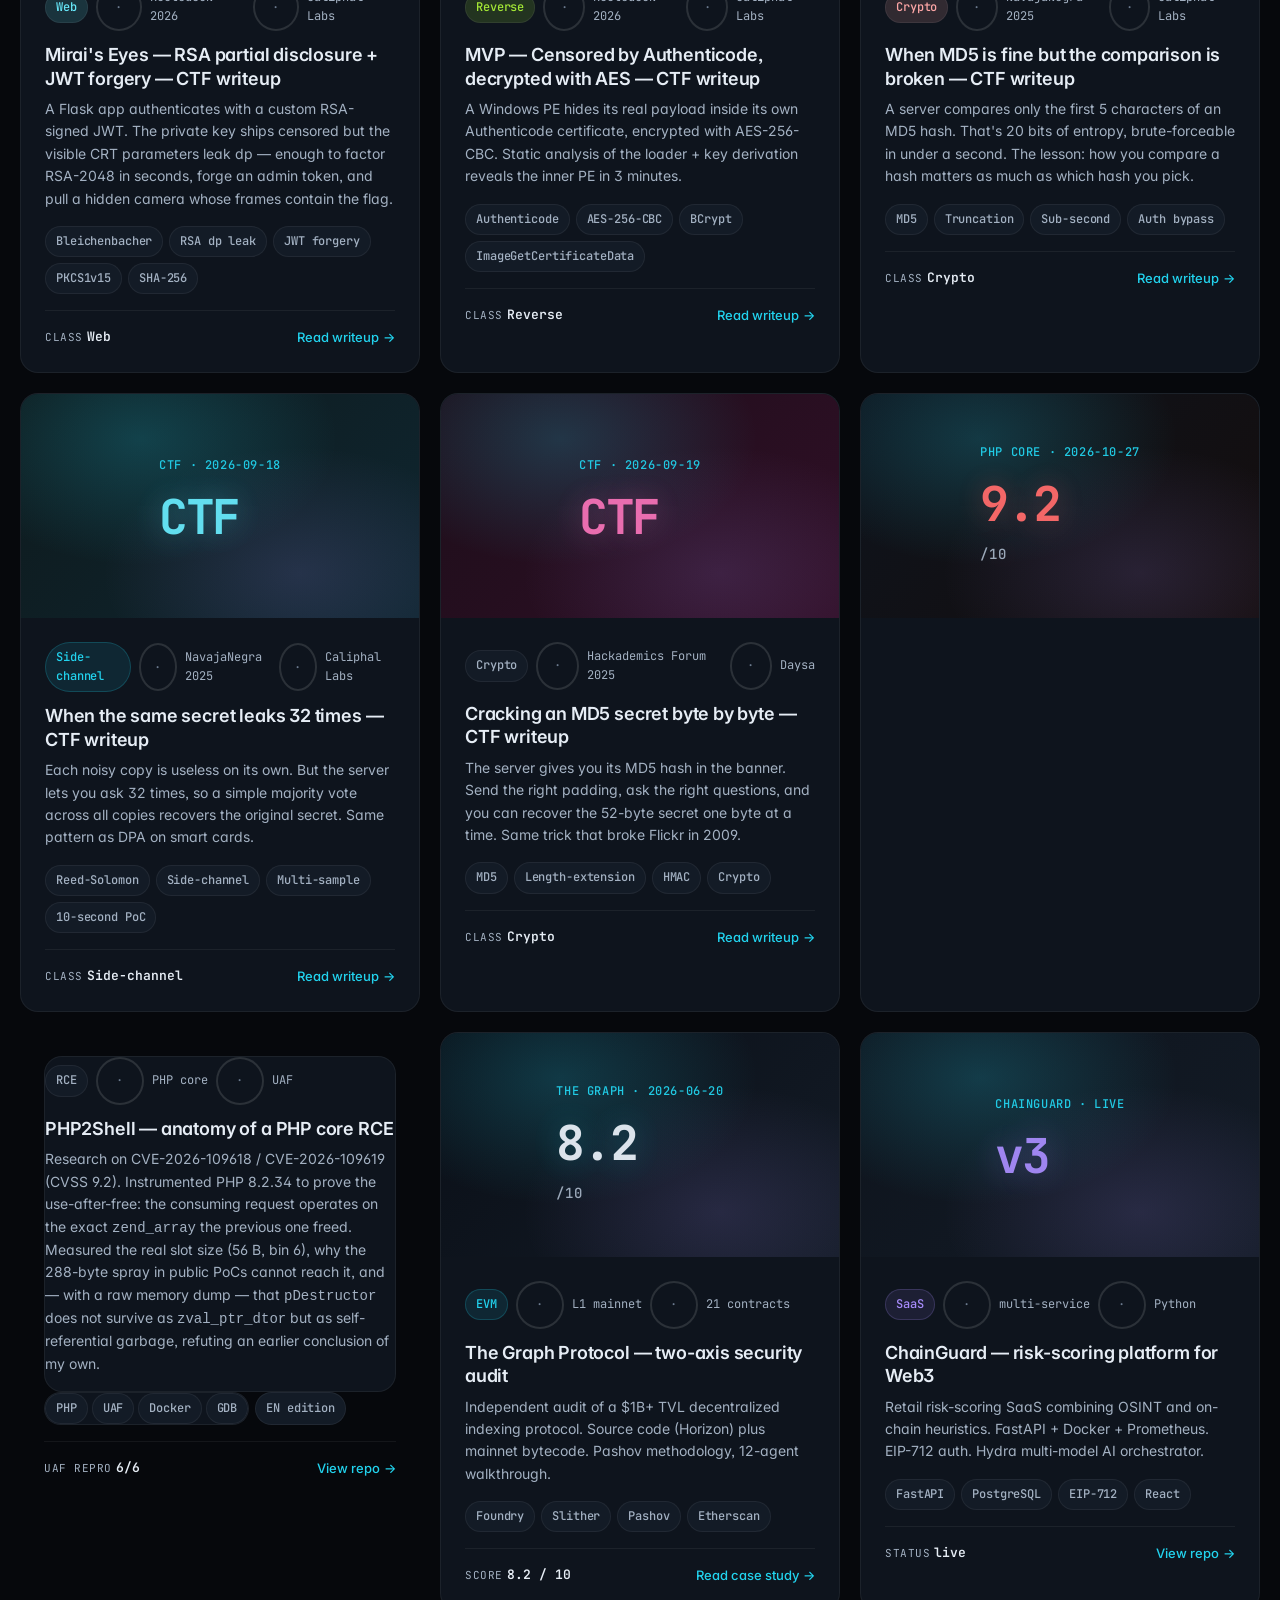
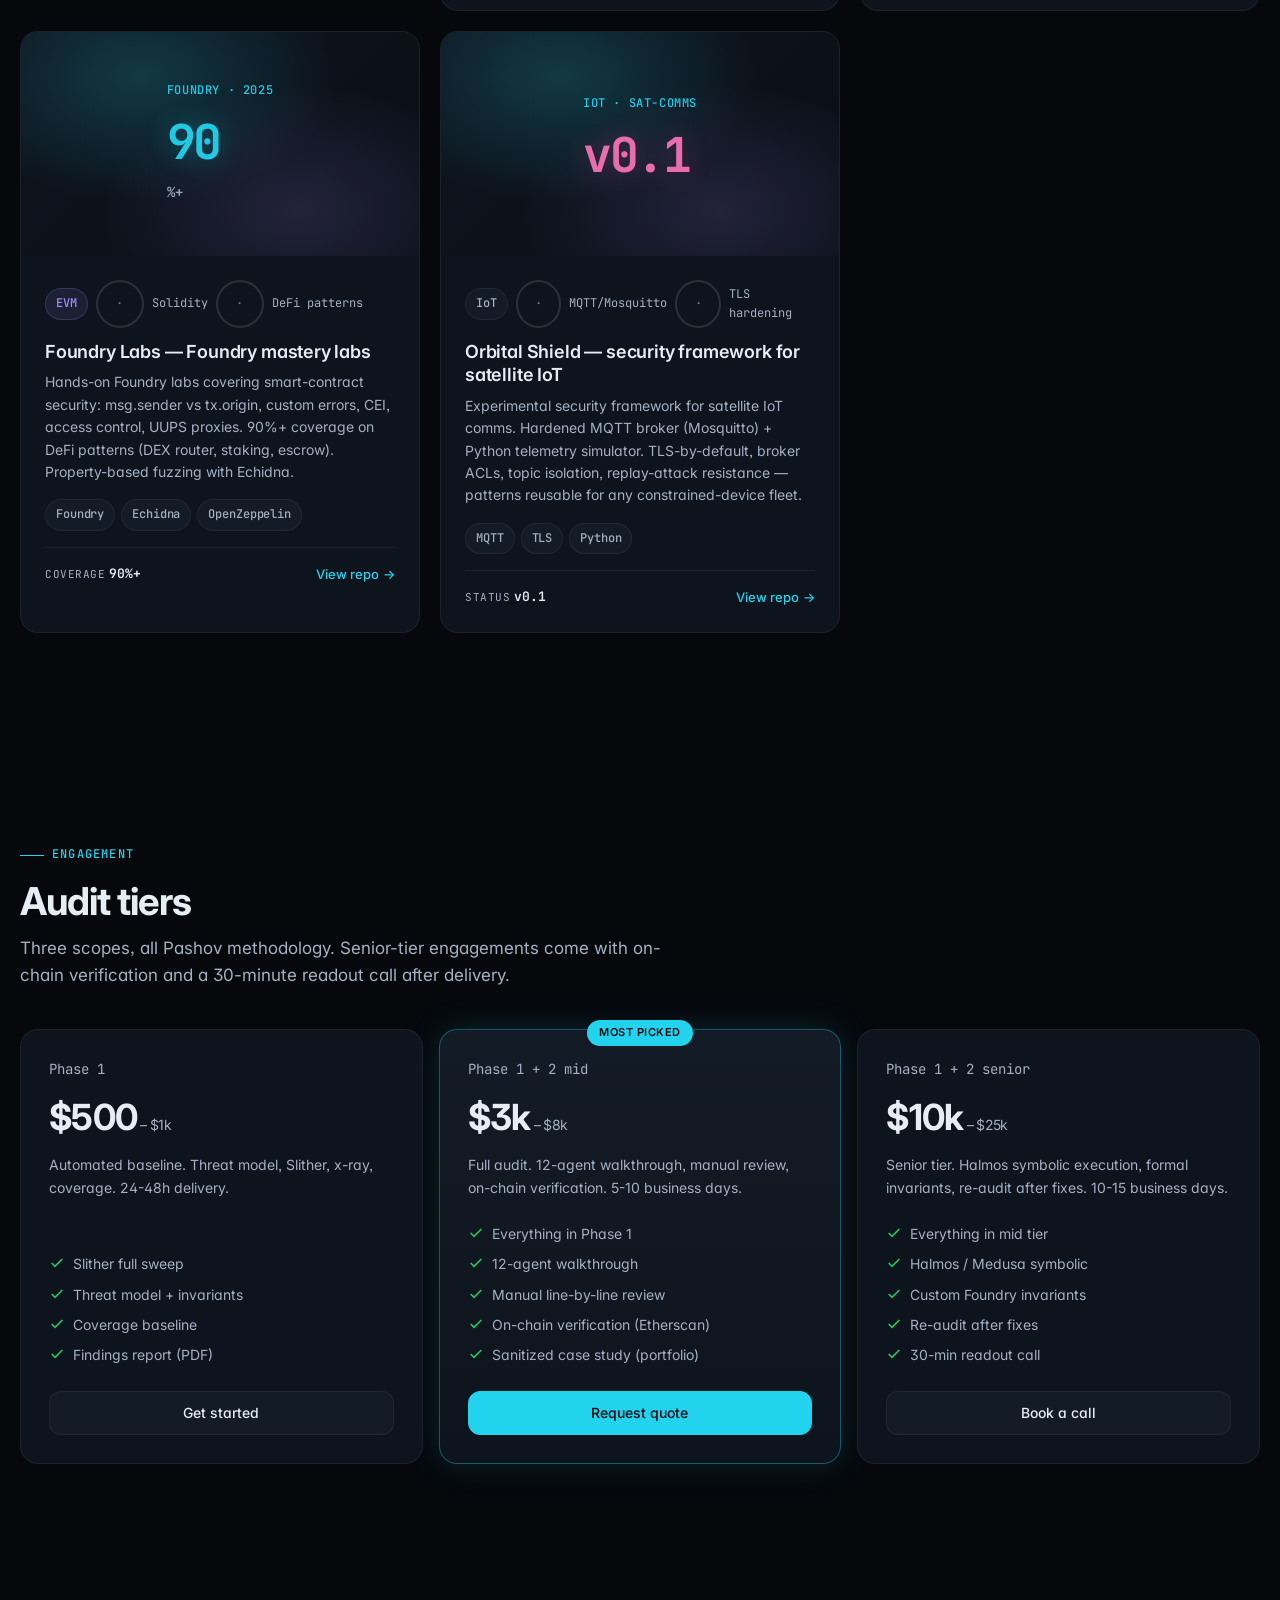
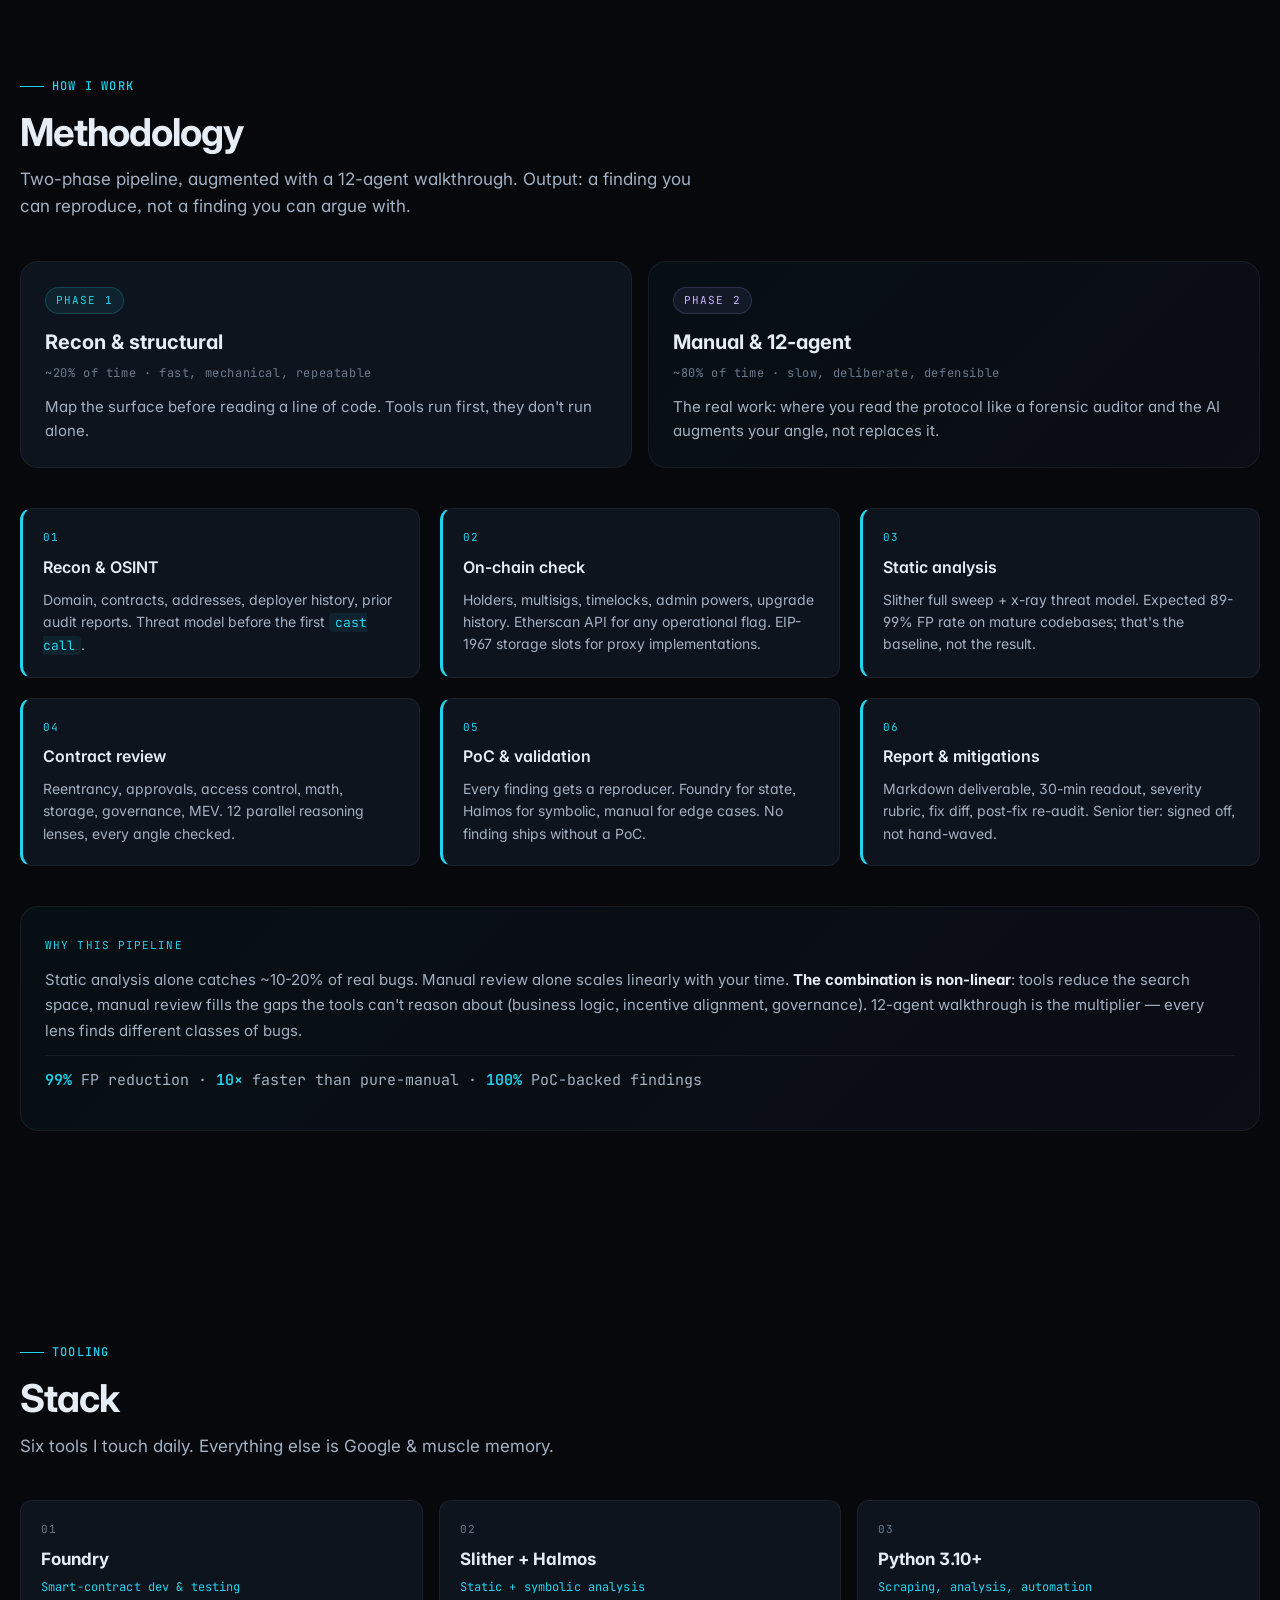
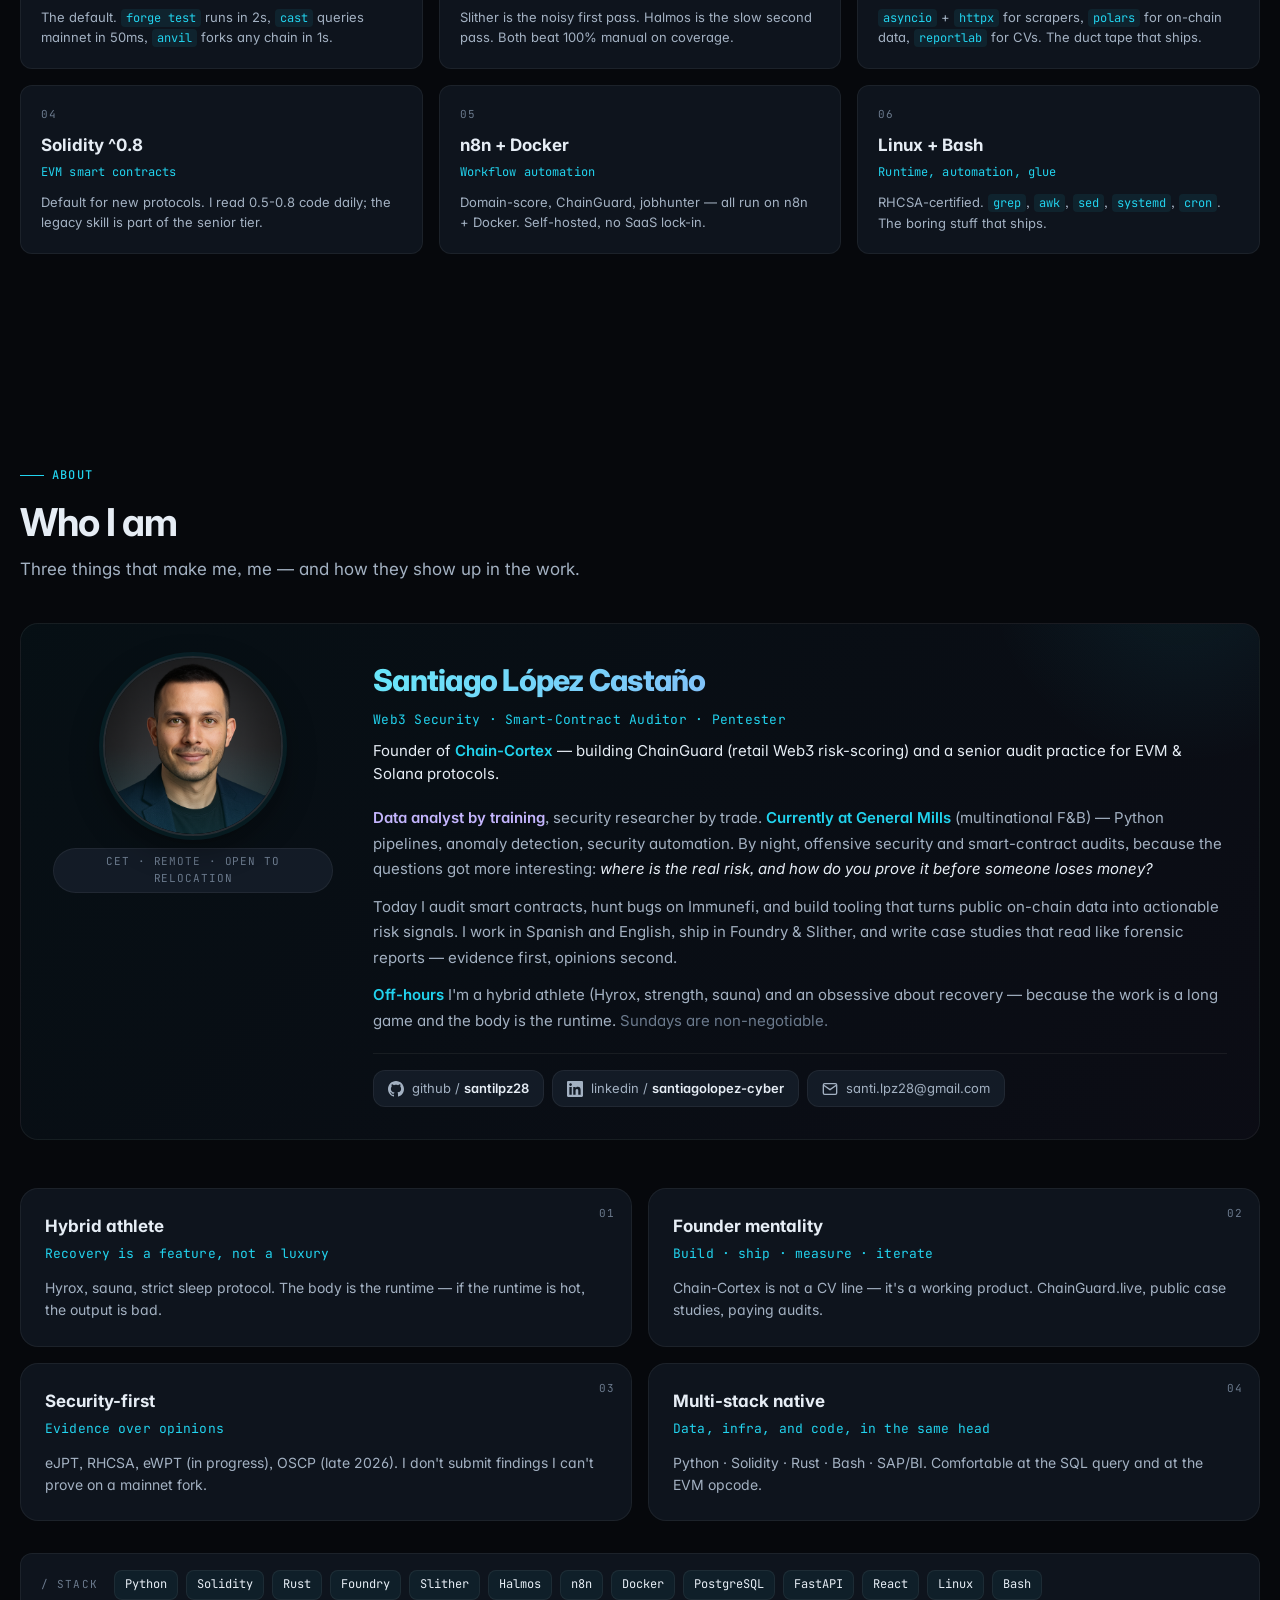
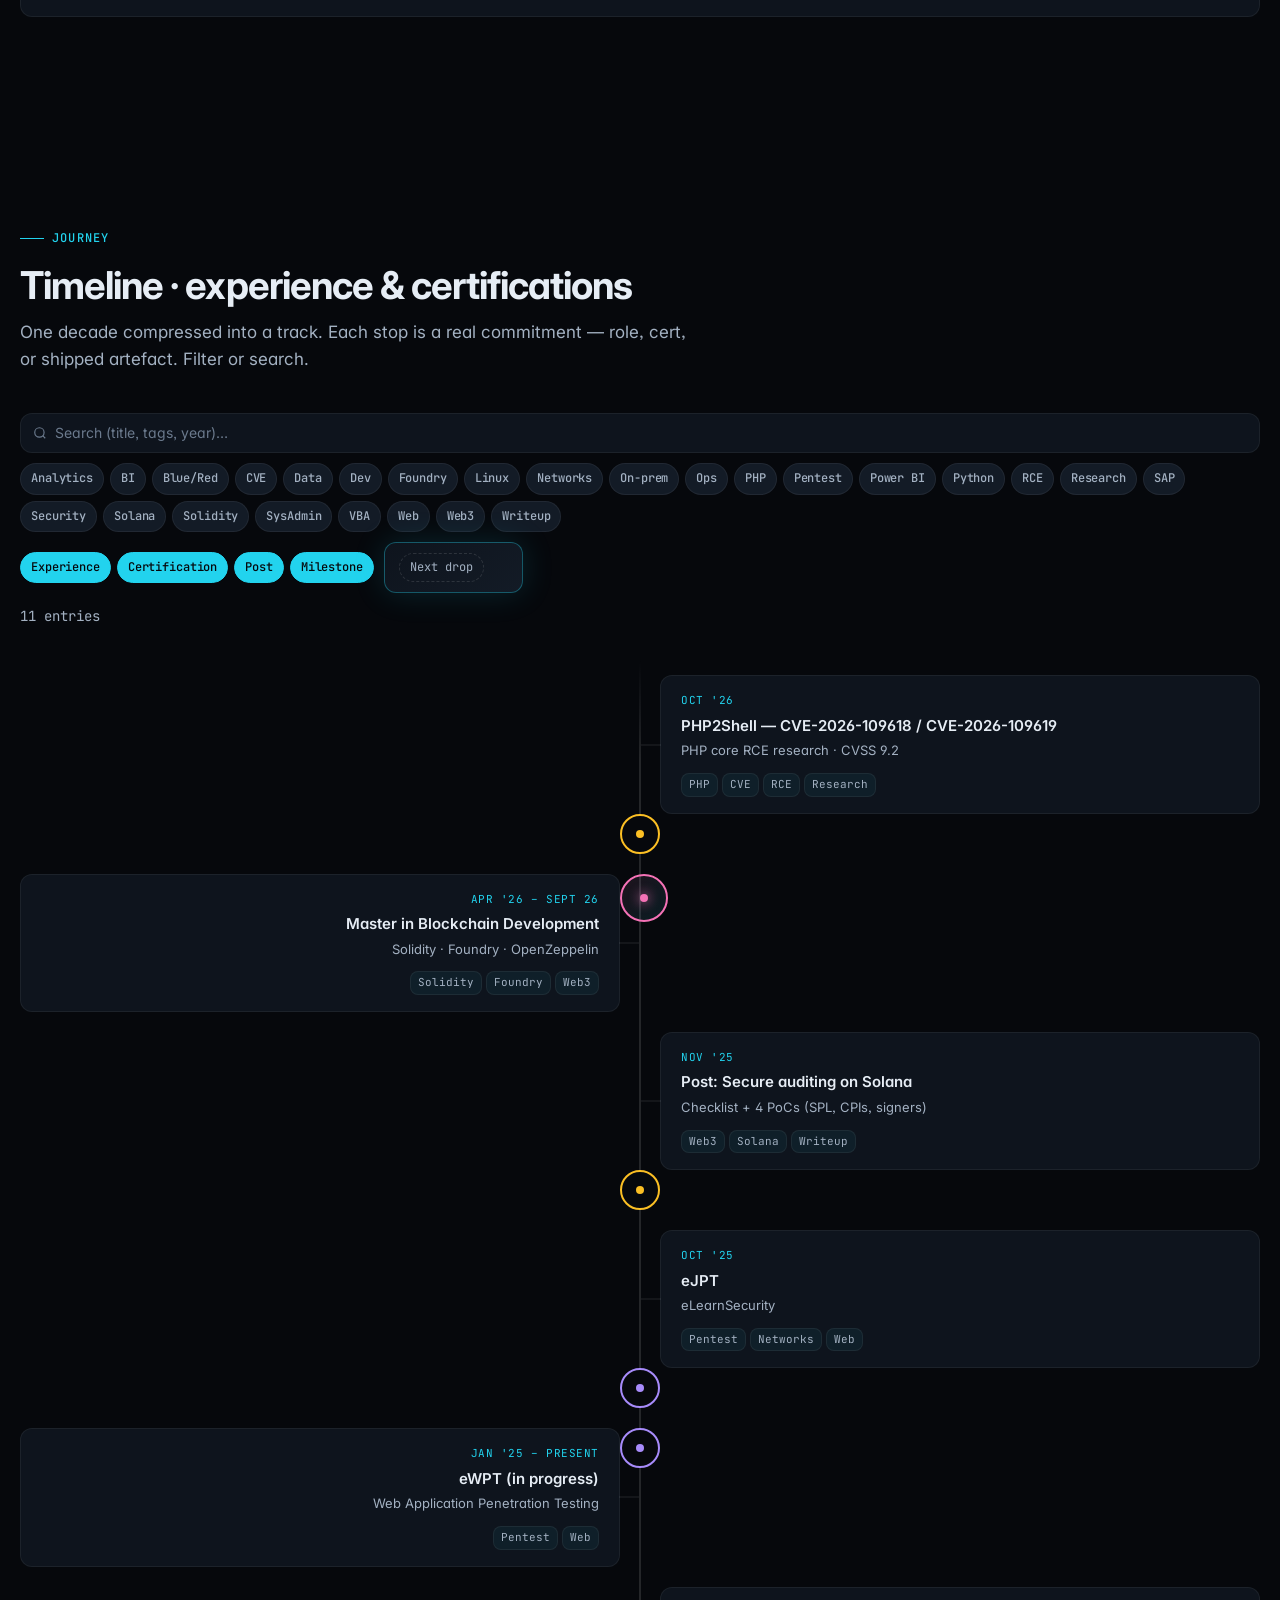
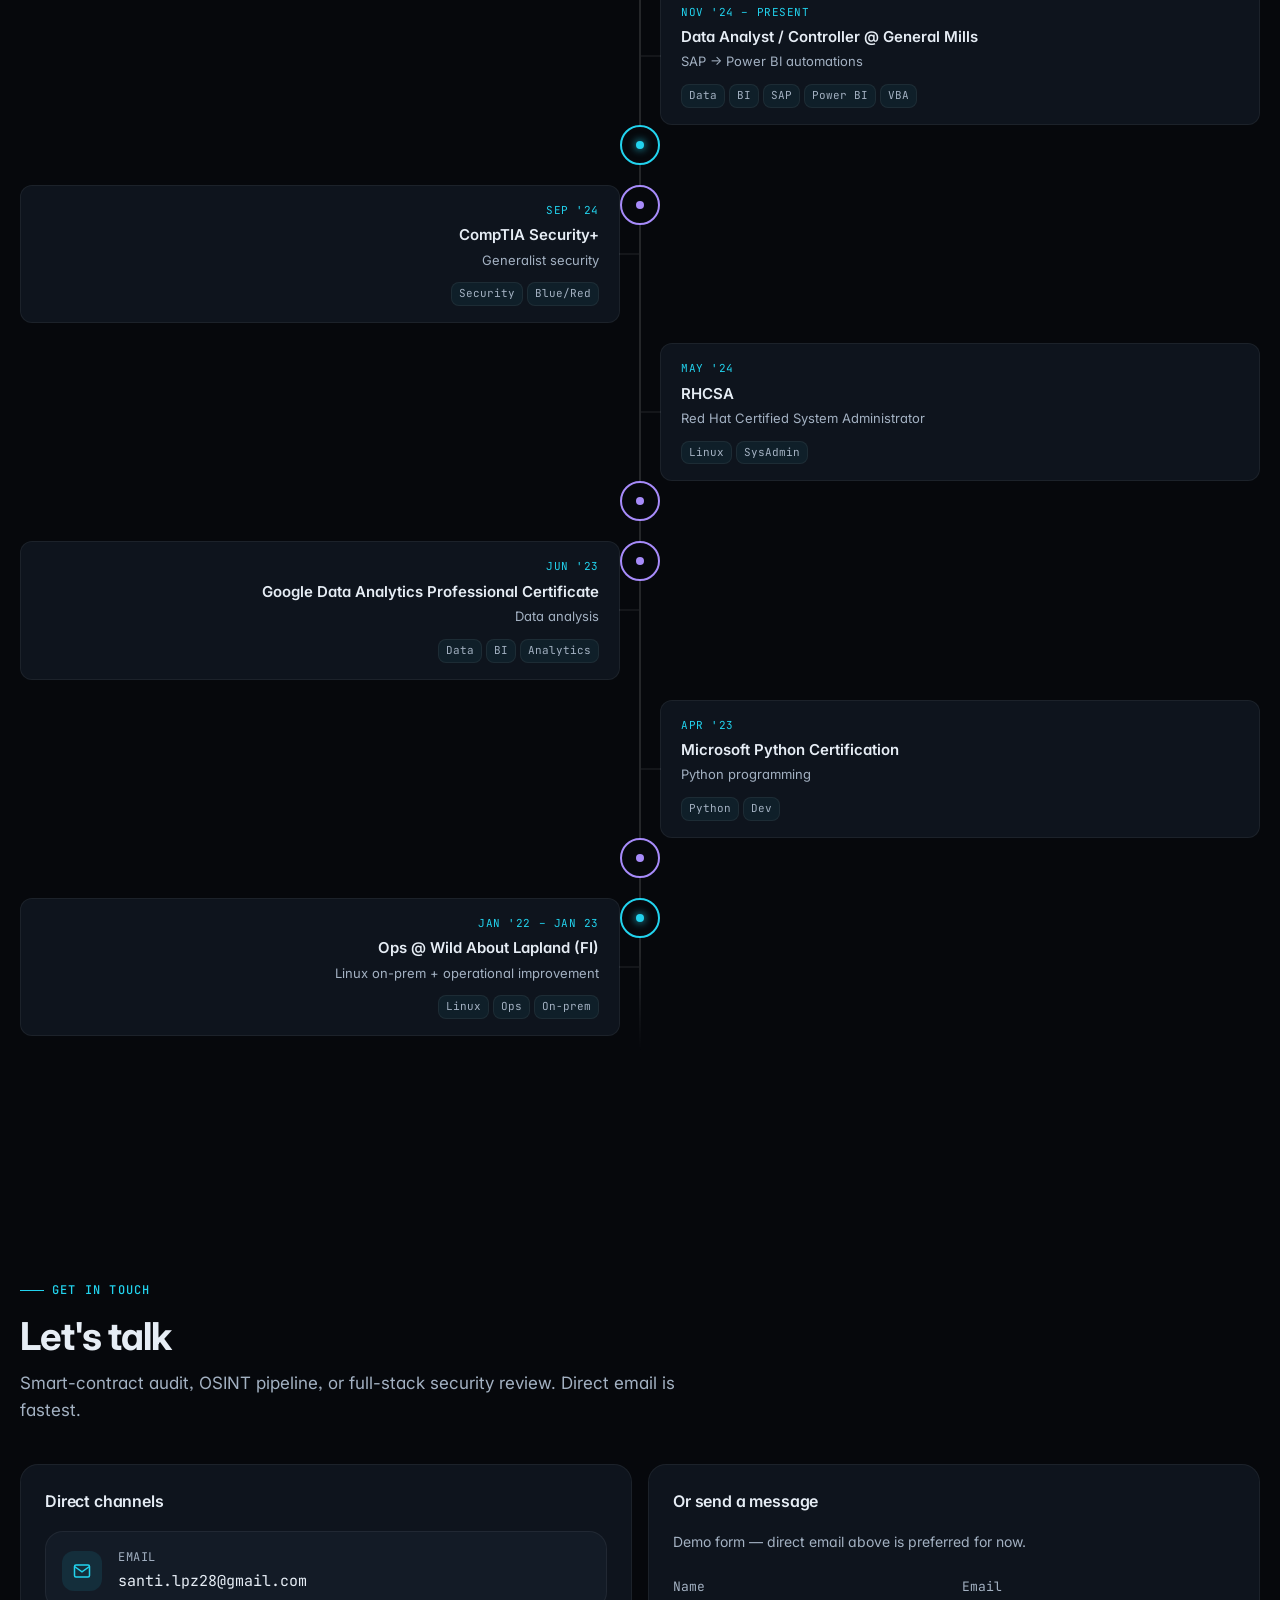
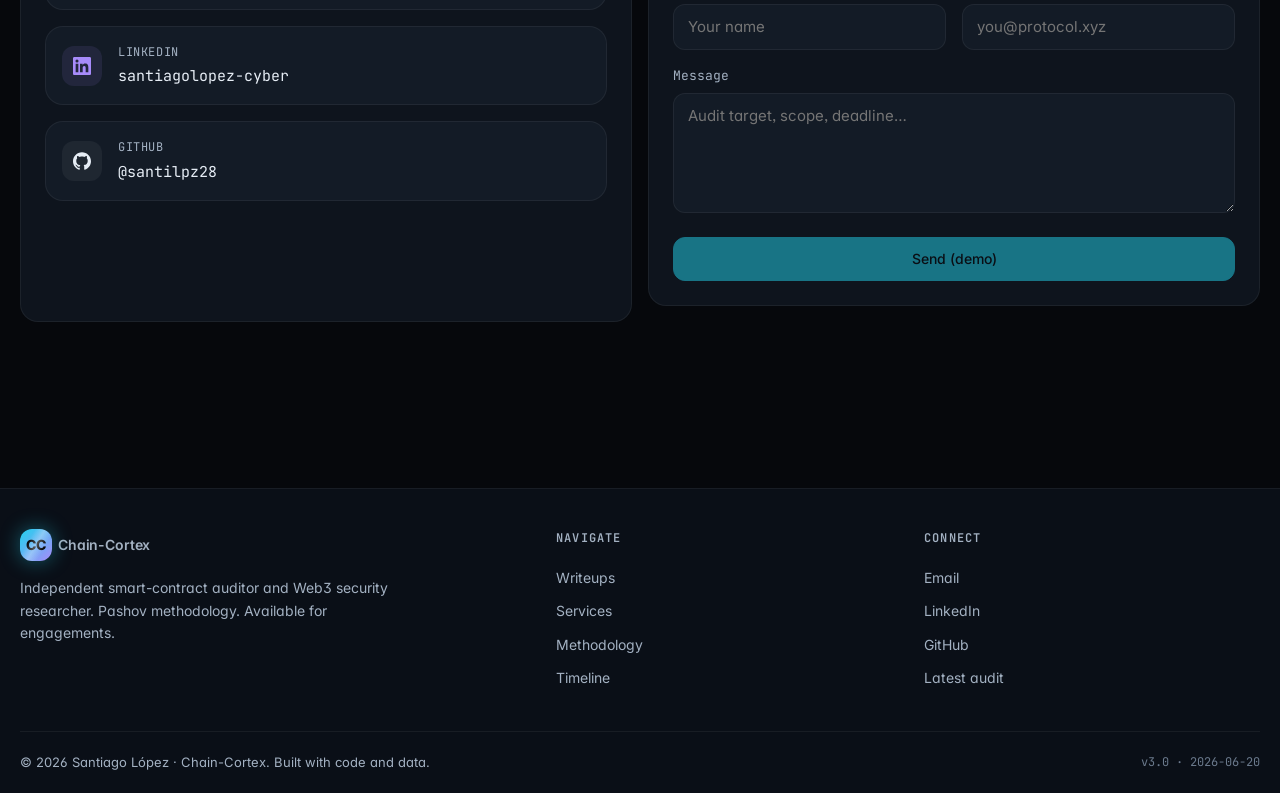
==== commit 0f99d8b2: "feat(research): actualiza la tarjeta PHP2Shell con el volcado crudo" ====
--- a/index.html
+++ b/index.html
@@ -372,7 +372,7 @@
               <span>UAF</span>
             </div>
             <h3 class="writeup-title">PHP2Shell — anatomy of a PHP core RCE</h3>
-            <p class="writeup-desc">Research on CVE-2026-109618 / CVE-2026-109619 (CVSS 9.2). Instrumented PHP 8.2.34 to prove the use-after-free: the consuming request operates on the exact <code>zend_array</code> the previous one freed. Measured the real slot size (56 B, bin 6) and why the 288-byte spray in public PoCs cannot reach it.</p>
+            <p class="writeup-desc">Research on CVE-2026-109618 / CVE-2026-109619 (CVSS 9.2). Instrumented PHP 8.2.34 to prove the use-after-free: the consuming request operates on the exact <code>zend_array</code> the previous one freed. Measured the real slot size (56 B, bin 6), why the 288-byte spray in public PoCs cannot reach it, and — with a raw memory dump — that <code>pDestructor</code> does not survive as <code>zval_ptr_dtor</code> but as self-referential garbage, refuting an earlier conclusion of my own.</p>
             <div class="writeup-tags">
               <span class="chip">PHP</span>
               <span class="chip">UAF</span>
